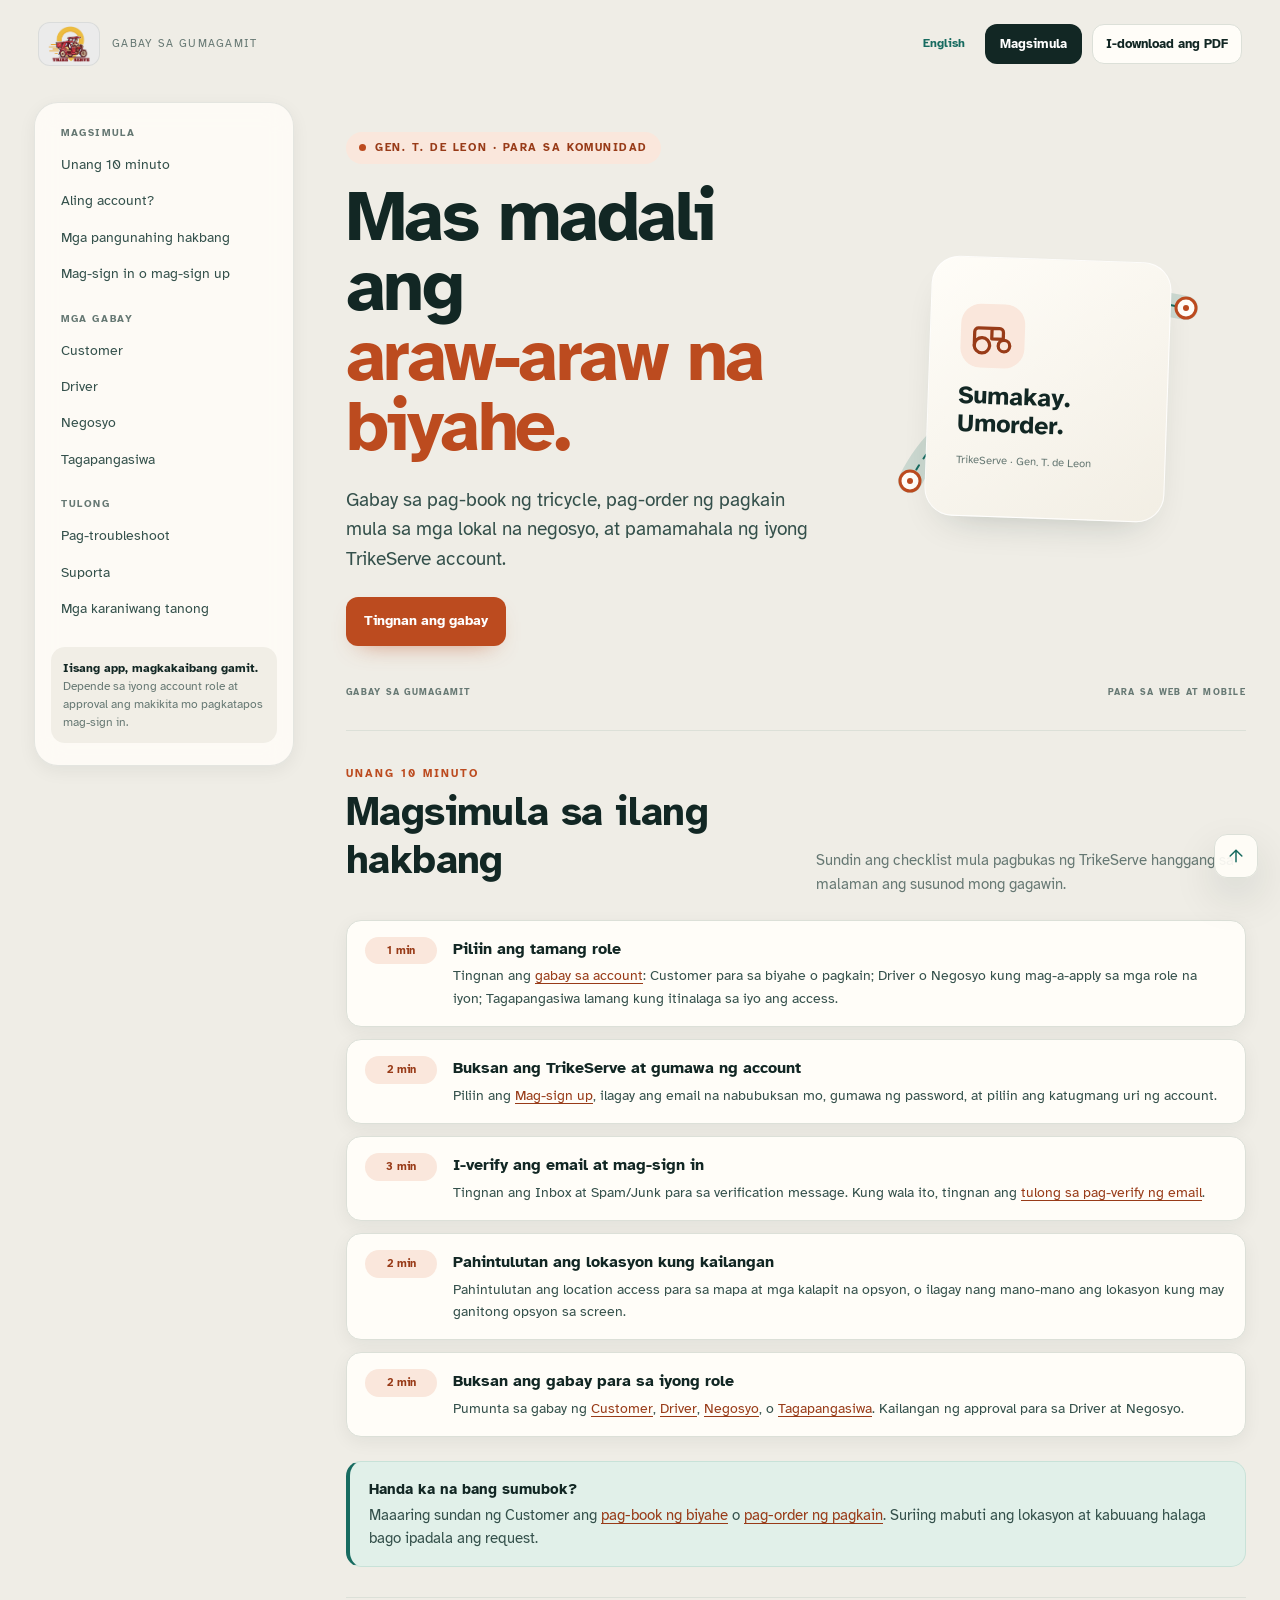
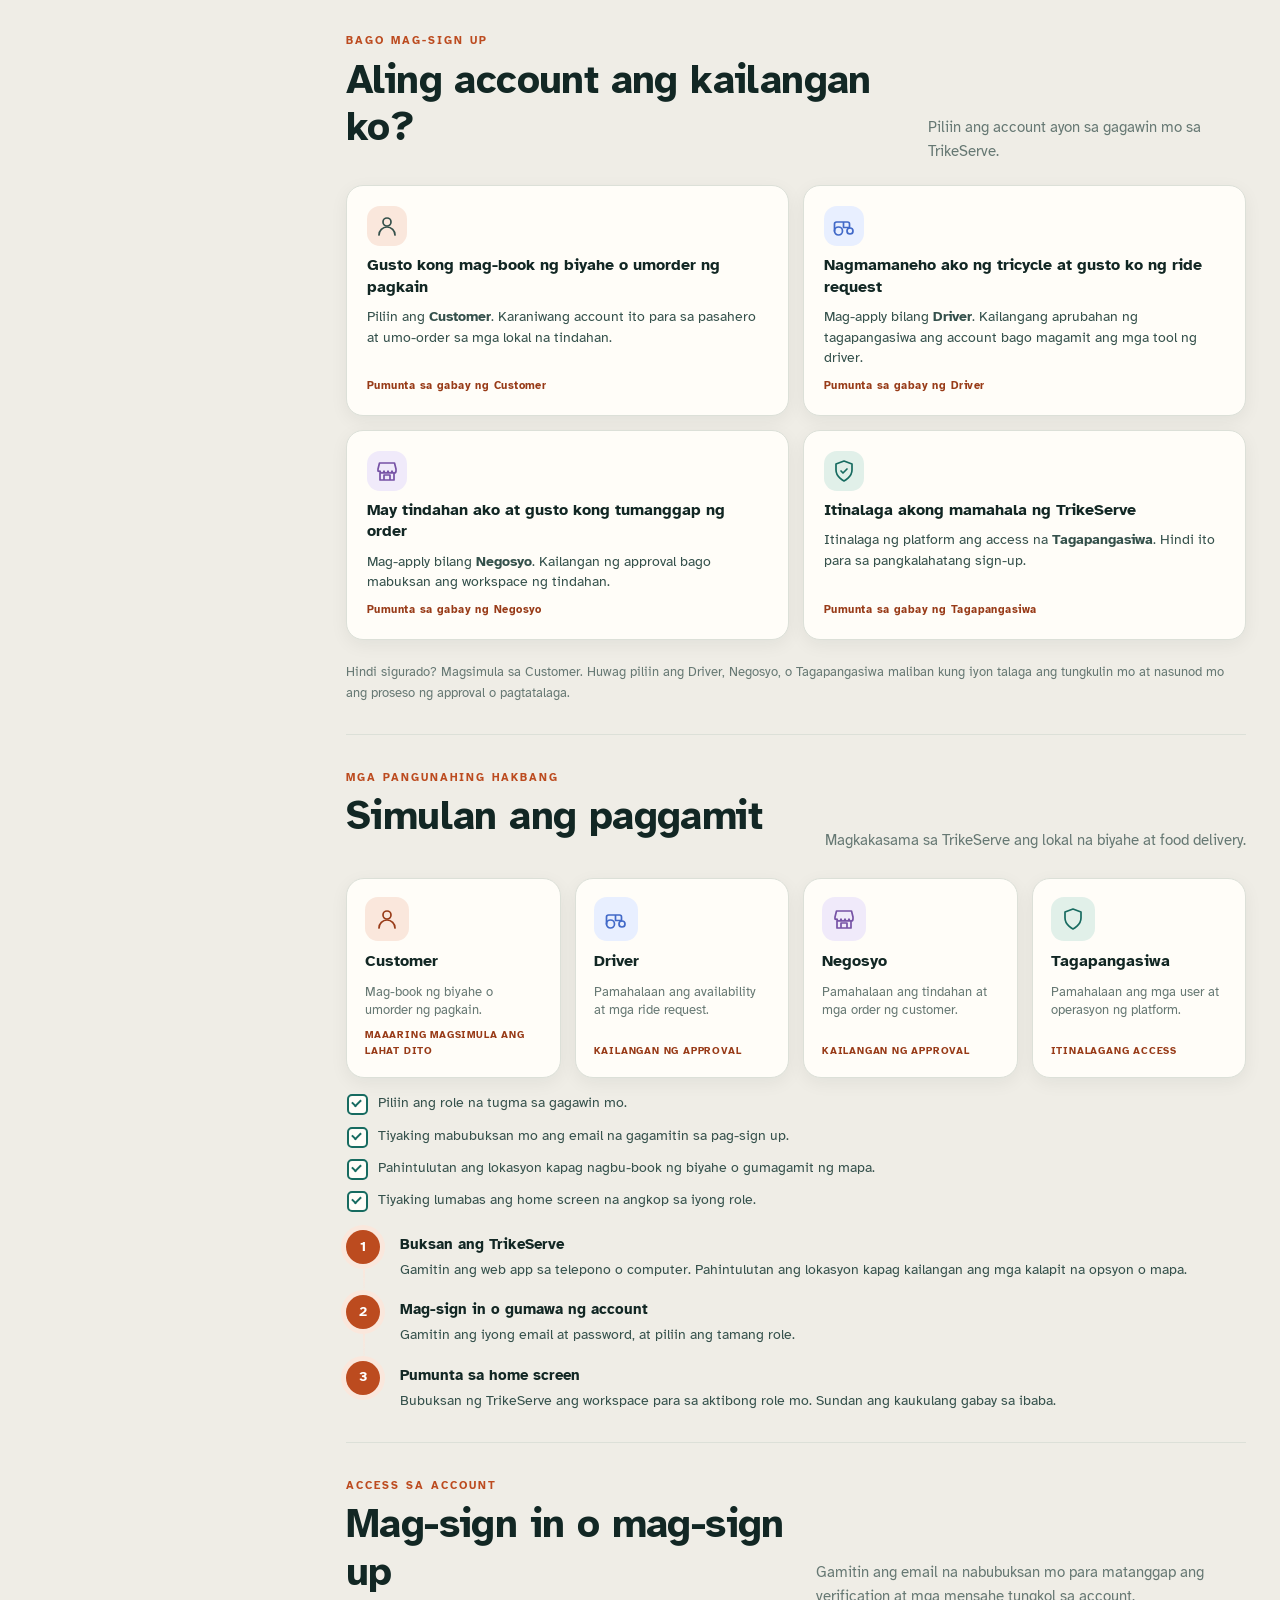
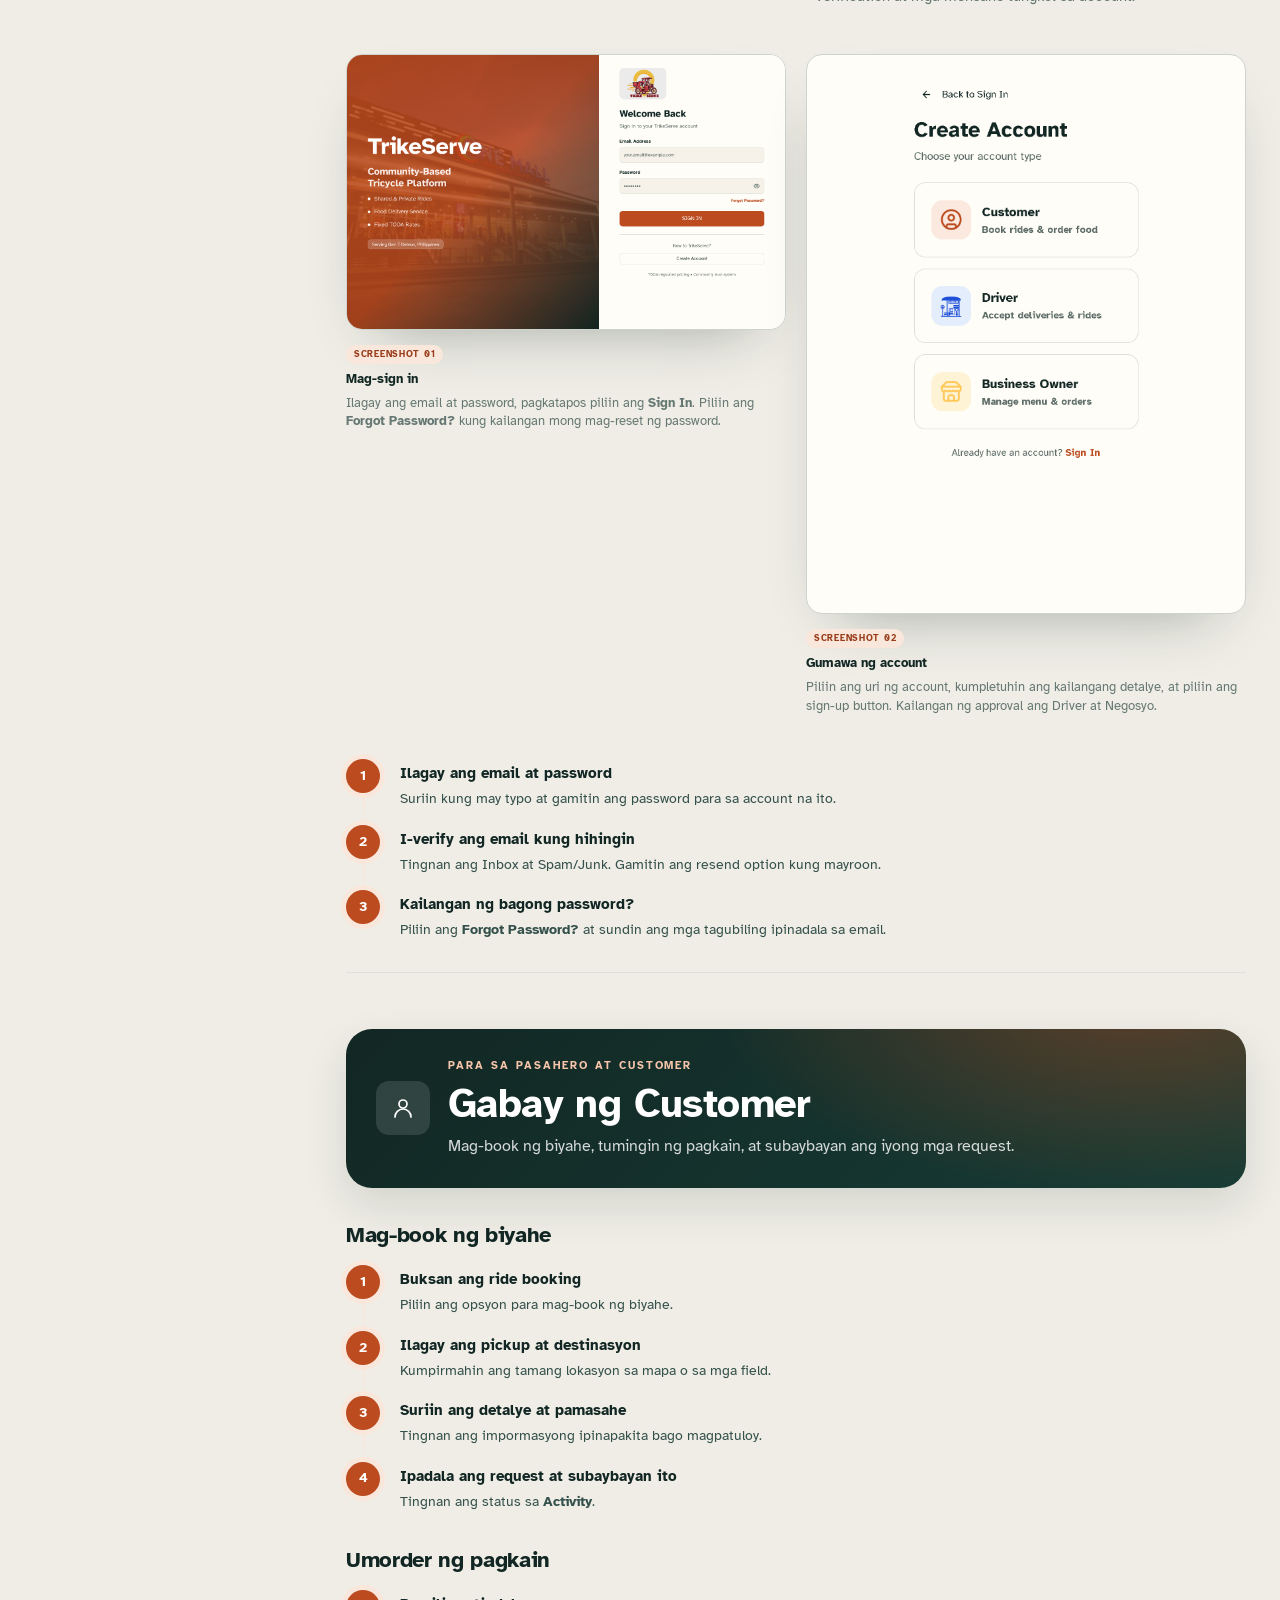
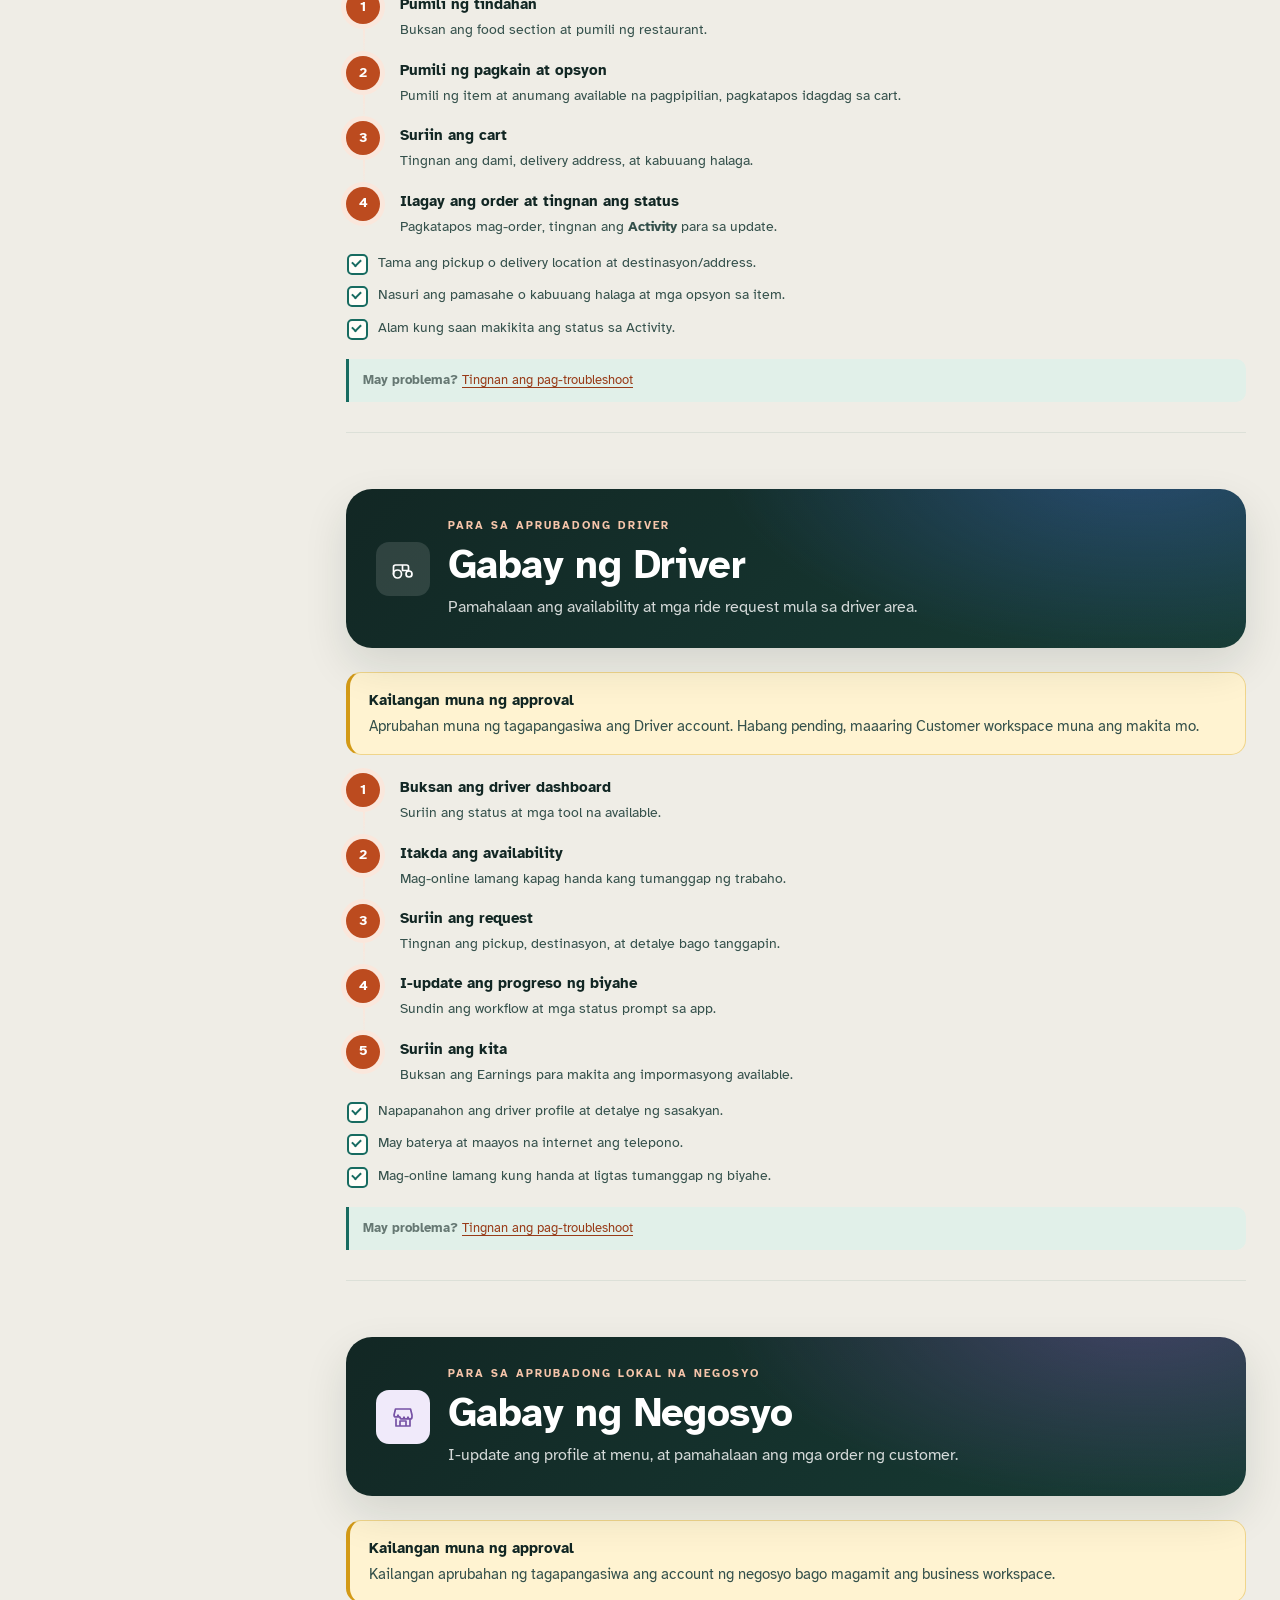
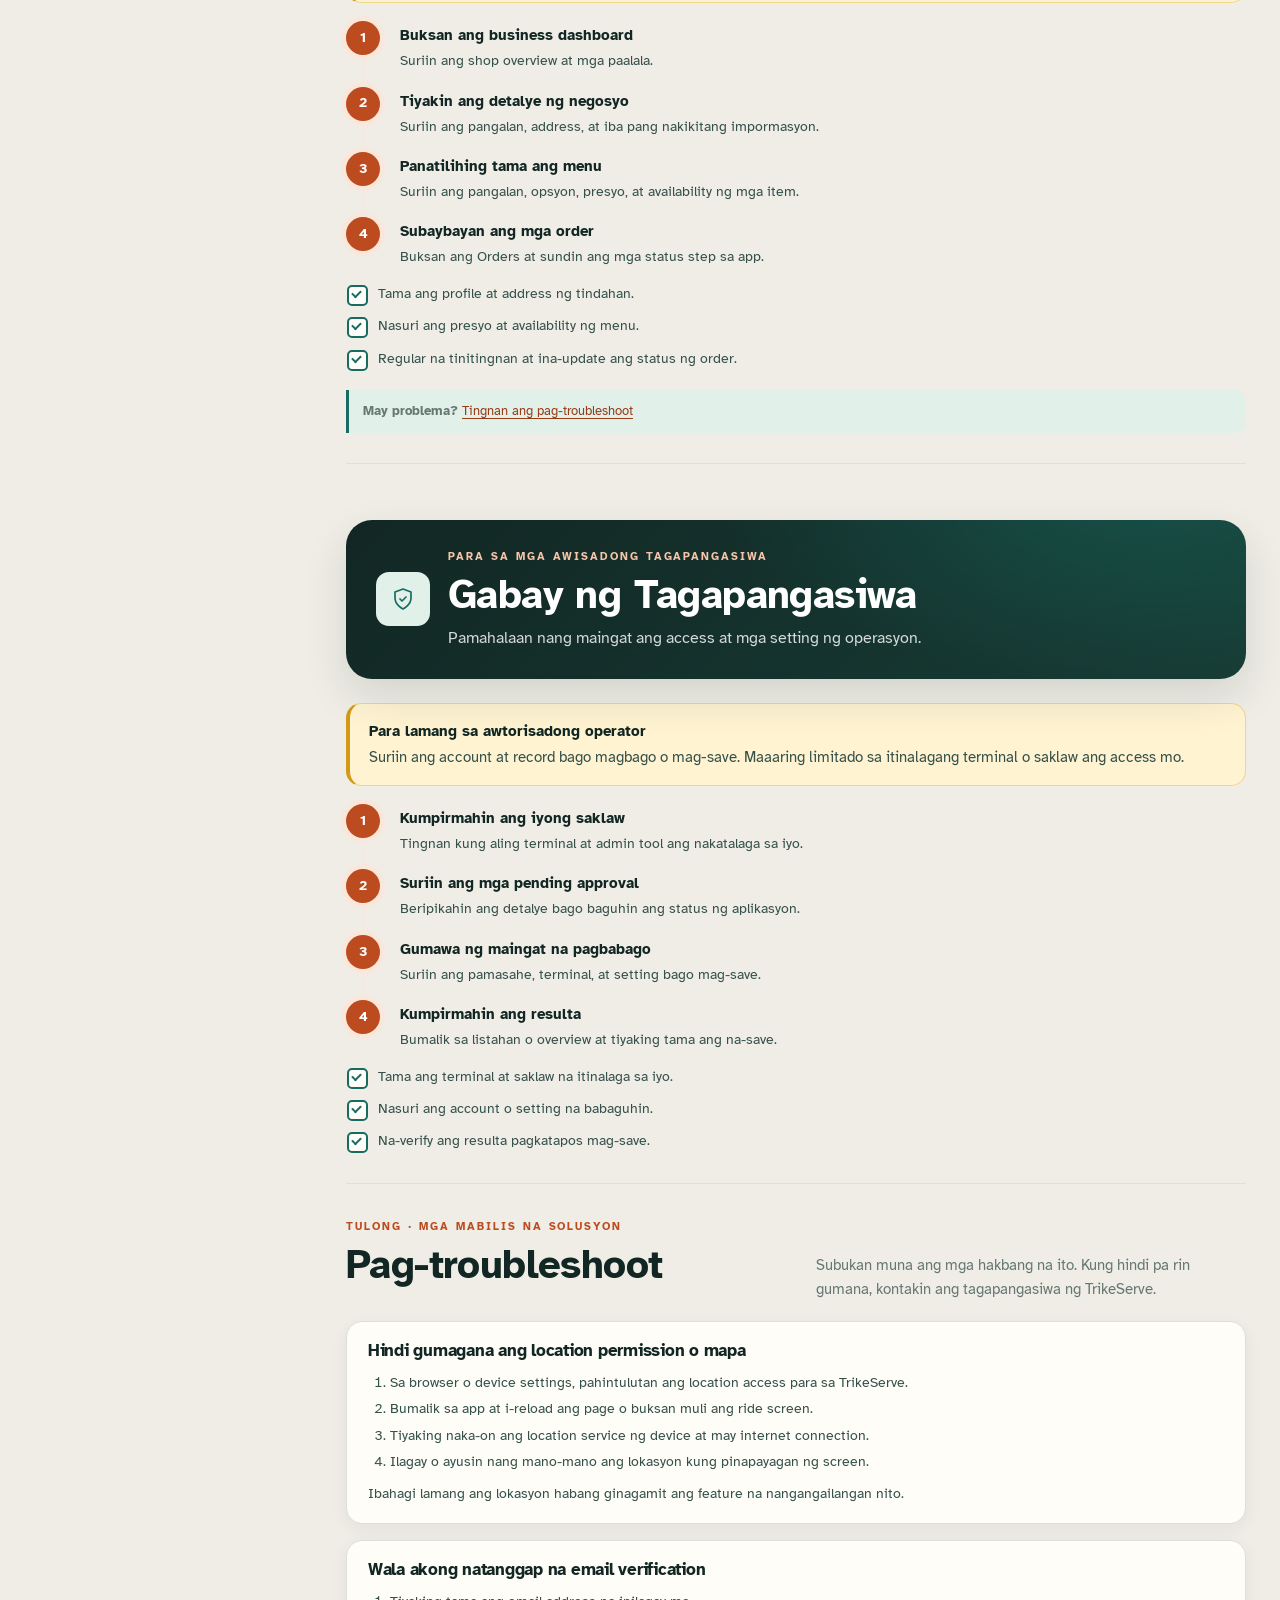
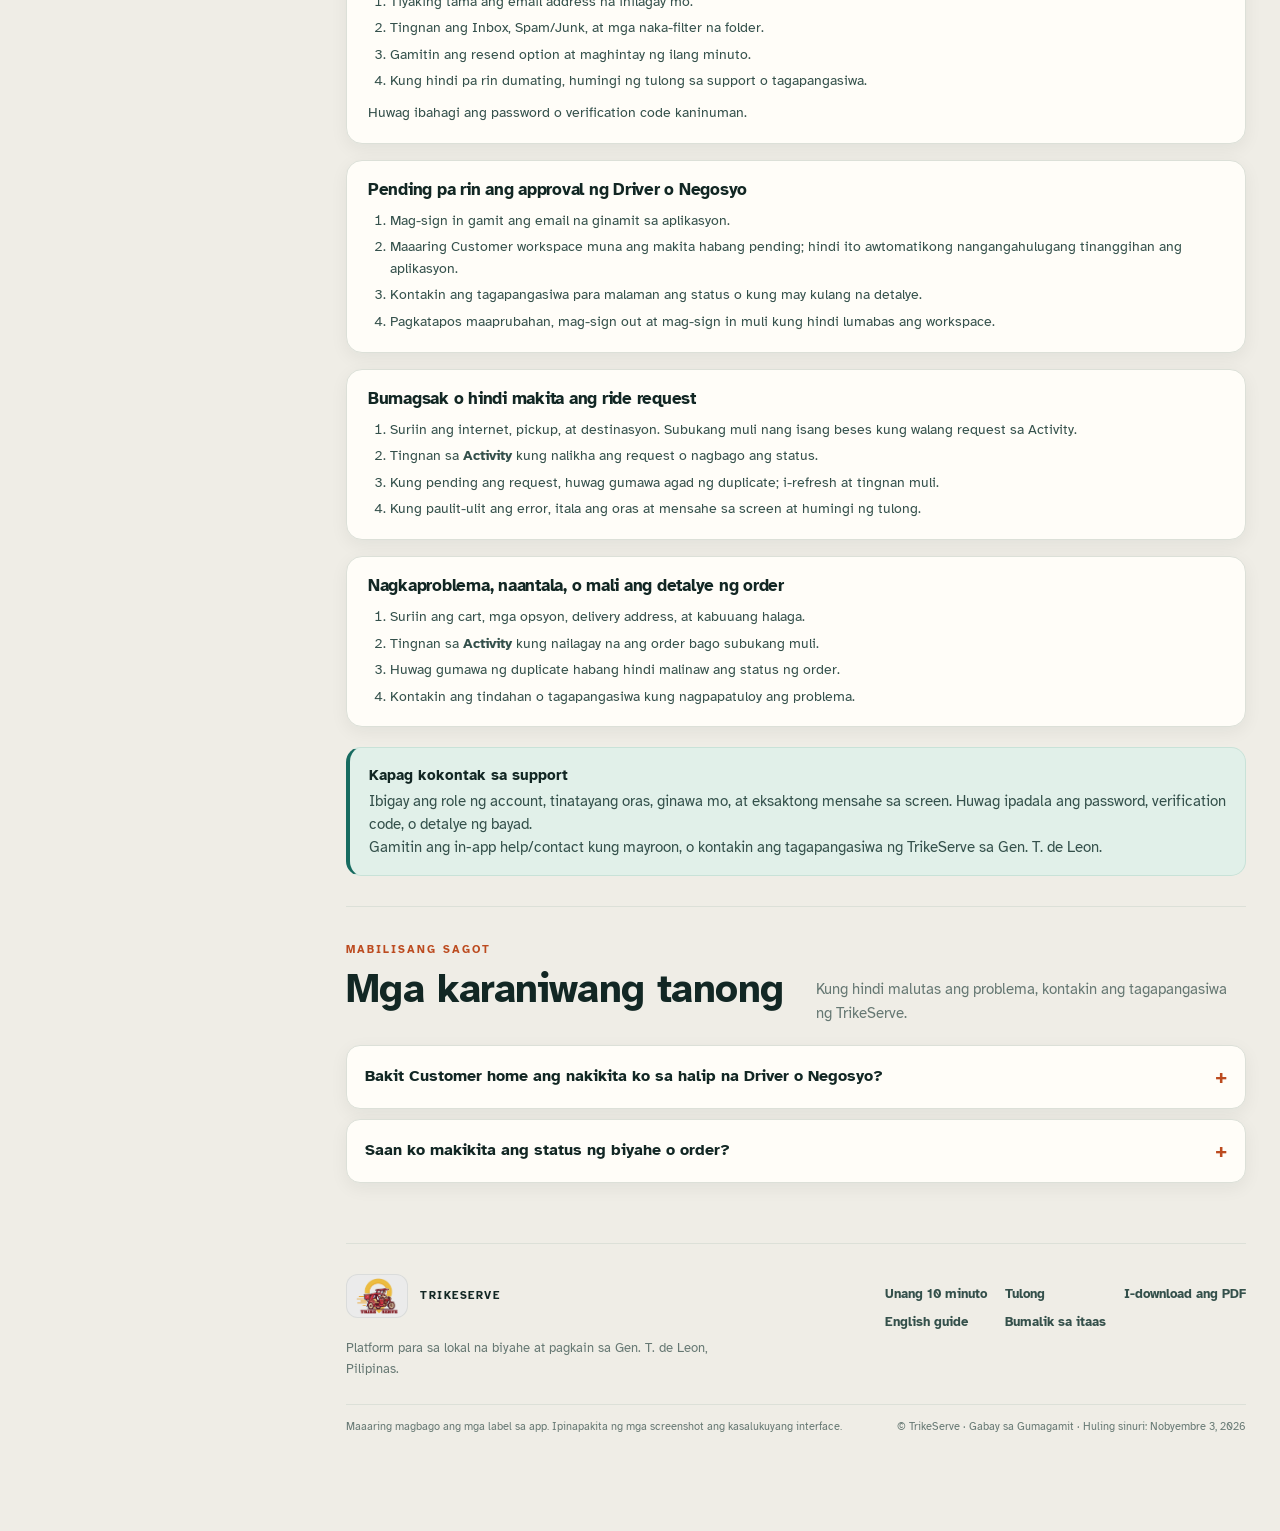
==== fil/index.html @ 1abede32 "Add standalone English and Filipino user manuals" ====
<!doctype html>
<html lang="fil">
<head>
  <meta charset="utf-8">
  <meta name="viewport" content="width=device-width, initial-scale=1">
  <meta name="description" content="Gabay sa paggamit ng TrikeServe para sa biyahe, pagkain, drayber, negosyo, at tagapangasiwa.">
  <title>TrikeServe · Gabay sa Gumagamit</title>
  <link rel="stylesheet" href="../assets/manual.css">
</head>
<body>
  <a class="skip-link" href="#main-content">Lumaktaw sa nilalaman</a>
  <header class="topbar">
    <a class="brand" href="#top"><img src="../assets/trikeserve-logo.jpg" alt="TrikeServe"><span>GABAY SA GUMAGAMIT</span></a>
    <div class="top-actions"><a class="language-link" href="../">English</a><a class="top-action" href="#first-ten-minutes">Magsimula</a><a class="pdf-action" href="trikeserve-user-manual-fil.pdf" download>I-download ang PDF</a></div>
  </header>
  <nav class="mobile-nav" aria-label="Mabilisang nabigasyon">
    <a href="#first-ten-minutes">Unang 10 minuto</a><a href="#account-guide">Aling account?</a><a href="#sign-in">Mag-sign up</a><a href="#customer">Customer</a><a href="#rider">Driver</a><a href="#business">Negosyo</a><a href="#admin">Admin</a><a href="#troubleshooting">Tulong</a>
  </nav>
  <div class="shell" id="top">
    <aside class="sidebar" aria-label="Mga bahagi ng gabay">
      <div class="nav-title">MAGSIMULA</div>
      <a href="#first-ten-minutes">Unang 10 minuto</a><a href="#account-guide">Aling account?</a><a href="#quick-start">Mga pangunahing hakbang</a><a href="#sign-in">Mag-sign in o mag-sign up</a>
      <div class="nav-title">MGA GABAY</div>
      <a href="#customer">Customer</a><a href="#rider">Driver</a><a href="#business">Negosyo</a><a href="#admin">Tagapangasiwa</a>
      <div class="nav-title">TULONG</div>
      <a href="#troubleshooting">Pag-troubleshoot</a><a href="#support">Suporta</a><a href="#faq">Mga karaniwang tanong</a>
      <div class="role-key"><b>Iisang app, magkakaibang gamit.</b><br>Depende sa iyong account role at approval ang makikita mo pagkatapos mag-sign in.</div>
    </aside>
    <main id="main-content" tabindex="-1">
      <section class="hero">
        <div class="hero-copy"><div class="kicker">GEN. T. DE LEON · PARA SA KOMUNIDAD</div><h1>Mas madali ang<br><em>araw-araw na biyahe.</em></h1><p class="sub">Gabay sa pag-book ng tricycle, pag-order ng pagkain mula sa mga lokal na negosyo, at pamamahala ng iyong TrikeServe account.</p><a class="button" href="#first-ten-minutes">Tingnan ang gabay</a></div>
        <div class="hero-art" aria-hidden="true"><svg class="hero-route" viewBox="0 0 360 300" focusable="false"><path class="route-road" d="M42 242c46-87 67-27 112-102S229 51 318 69"/><path class="route-line" d="M42 242c46-87 67-27 112-102S229 51 318 69"/><circle class="route-stop" cx="42" cy="242" r="10"/><circle class="route-stop" cx="318" cy="69" r="10"/><circle class="route-center" cx="42" cy="242" r="3"/><circle class="route-center" cx="318" cy="69" r="3"/></svg><div class="hero-card"><span class="hero-vehicle"><svg viewBox="0 0 24 24" focusable="false"><circle cx="6.5" cy="17" r="4"/><circle cx="18" cy="17" r="3"/><path d="M2.5 17v-7a2 2 0 0 1 2-2h11a2 2 0 0 1 2 2v3.5M11.5 8v5.5M11.5 13.5h6"/></svg></span><strong>Sumakay.<br>Umorder.</strong><small>TrikeServe · Gen. T. de Leon</small></div></div>
        <div class="hero-foot"><span>GABAY SA GUMAGAMIT</span><span>PARA SA WEB AT MOBILE</span></div>
      </section>
      <nav class="pdf-toc" aria-label="Nilalaman" aria-hidden="true"><h2>Nilalaman ng gabay</h2><ol></ol></nav>
      <section class="doc-section first-ten" id="first-ten-minutes"><div class="section-head"><div><span class="eyebrow">UNANG 10 MINUTO</span><h2>Magsimula sa ilang hakbang</h2></div><p>Sundin ang checklist mula pagbukas ng TrikeServe hanggang sa malaman ang susunod mong gagawin.</p></div>
        <ol class="ten-minute-list">
          <li><span class="minute">1 min</span><div><b>Piliin ang tamang role</b><p>Tingnan ang <a href="#account-guide">gabay sa account</a>: Customer para sa biyahe o pagkain; Driver o Negosyo kung mag-a-apply sa mga role na iyon; Tagapangasiwa lamang kung itinalaga sa iyo ang access.</p></div></li>
          <li><span class="minute">2 min</span><div><b>Buksan ang TrikeServe at gumawa ng account</b><p>Piliin ang <a href="#sign-in">Mag-sign up</a>, ilagay ang email na nabubuksan mo, gumawa ng password, at piliin ang katugmang uri ng account.</p></div></li>
          <li><span class="minute">3 min</span><div><b>I-verify ang email at mag-sign in</b><p>Tingnan ang Inbox at Spam/Junk para sa verification message. Kung wala ito, tingnan ang <a href="#troubleshooting">tulong sa pag-verify ng email</a>.</p></div></li>
          <li><span class="minute">2 min</span><div><b>Pahintulutan ang lokasyon kung kailangan</b><p>Pahintulutan ang location access para sa mapa at mga kalapit na opsyon, o ilagay nang mano-mano ang lokasyon kung may ganitong opsyon sa screen.</p></div></li>
          <li><span class="minute">2 min</span><div><b>Buksan ang gabay para sa iyong role</b><p>Pumunta sa gabay ng <a href="#customer">Customer</a>, <a href="#rider">Driver</a>, <a href="#business">Negosyo</a>, o <a href="#admin">Tagapangasiwa</a>. Kailangan ng approval para sa Driver at Negosyo.</p></div></li>
        </ol><div class="callout note"><b>Handa ka na bang sumubok?</b><p>Maaaring sundan ng Customer ang <a href="#customer">pag-book ng biyahe</a> o <a href="#customer">pag-order ng pagkain</a>. Suriing mabuti ang lokasyon at kabuuang halaga bago ipadala ang request.</p></div>
      </section>
      <section class="doc-section decision-guide" id="account-guide"><div class="section-head"><div><span class="eyebrow">BAGO MAG-SIGN UP</span><h2>Aling account ang kailangan ko?</h2></div><p>Piliin ang account ayon sa gagawin mo sa TrikeServe.</p></div><div class="decision-grid">
        <a class="decision-card" href="#customer"><span class="role-icon" aria-hidden="true"><svg viewBox="0 0 24 24" focusable="false"><circle cx="12" cy="8" r="4"/><path d="M4 21a8 8 0 0 1 16 0"/></svg></span><b>Gusto kong mag-book ng biyahe o umorder ng pagkain</b><span>Piliin ang <strong>Customer</strong>. Karaniwang account ito para sa pasahero at umo-order sa mga lokal na tindahan.</span><small>Pumunta sa gabay ng Customer</small></a>
        <a class="decision-card" href="#rider"><span class="role-icon rider-icon" aria-hidden="true"><svg viewBox="0 0 24 24" focusable="false"><path d="M2.5 17v-7a2 2 0 0 1 2-2h11a2 2 0 0 1 2 2v3.5M11.5 8v5.5M11.5 13.5h6"/><circle cx="6.5" cy="17" r="4"/><circle cx="18" cy="17" r="3"/></svg></span><b>Nagmamaneho ako ng tricycle at gusto ko ng ride request</b><span>Mag-apply bilang <strong>Driver</strong>. Kailangang aprubahan ng tagapangasiwa ang account bago magamit ang mga tool ng driver.</span><small>Pumunta sa gabay ng Driver</small></a>
        <a class="decision-card" href="#business"><span class="role-icon business-icon" aria-hidden="true"><svg viewBox="0 0 24 24" focusable="false"><path d="M3 10 4.5 4h15L21 10v2a2 2 0 0 1-2 2 2 2 0 0 1-2-2 2 2 0 0 1-4 0 2 2 0 0 1-4 0 2 2 0 0 1-4 0 2 2 0 0 1-2 0zM5 14v7h14v-7M9 21v-5h6v5"/></svg></span><b>May tindahan ako at gusto kong tumanggap ng order</b><span>Mag-apply bilang <strong>Negosyo</strong>. Kailangan ng approval bago mabuksan ang workspace ng tindahan.</span><small>Pumunta sa gabay ng Negosyo</small></a>
        <a class="decision-card" href="#admin"><span class="role-icon admin-icon" aria-hidden="true"><svg viewBox="0 0 24 24" focusable="false"><path d="M12 22s8-4 8-11V5l-8-3-8 3v6c0 7 8 11 8 11Z"/><path d="m9 12 2 2 4-4"/></svg></span><b>Itinalaga akong mamahala ng TrikeServe</b><span>Itinalaga ng platform ang access na <strong>Tagapangasiwa</strong>. Hindi ito para sa pangkalahatang sign-up.</span><small>Pumunta sa gabay ng Tagapangasiwa</small></a>
      </div><p class="decision-note">Hindi sigurado? Magsimula sa Customer. Huwag piliin ang Driver, Negosyo, o Tagapangasiwa maliban kung iyon talaga ang tungkulin mo at nasunod mo ang proseso ng approval o pagtatalaga.</p></section>
      <section class="doc-section" id="quick-start"><div class="section-head"><div><span class="eyebrow">MGA PANGUNAHING HAKBANG</span><h2>Simulan ang paggamit</h2></div><p>Magkakasama sa TrikeServe ang lokal na biyahe at food delivery.</p></div><div class="role-grid"><a class="role-card customer" href="#customer"><span class="role-icon" aria-hidden="true"><svg viewBox="0 0 24 24" focusable="false"><circle cx="12" cy="8" r="4"/><path d="M4 21a8 8 0 0 1 16 0"/></svg></span><b>Customer</b><span>Mag-book ng biyahe o umorder ng pagkain.</span><small>Maaaring magsimula ang lahat dito</small></a><a class="role-card rider" href="#rider"><span class="role-icon rider-icon" aria-hidden="true"><svg viewBox="0 0 24 24" focusable="false"><circle cx="6.5" cy="17" r="4"/><circle cx="18" cy="17" r="3"/><path d="M2.5 17v-7a2 2 0 0 1 2-2h11a2 2 0 0 1 2 2v3.5M11.5 8v5.5M11.5 13.5h6"/></svg></span><b>Driver</b><span>Pamahalaan ang availability at mga ride request.</span><small>Kailangan ng approval</small></a><a class="role-card business" href="#business"><span class="role-icon business-icon" aria-hidden="true"><svg viewBox="0 0 24 24" focusable="false"><path d="M3 10 4.5 4h15L21 10v2a2 2 0 0 1-2 2 2 2 0 0 1-2-2 2 2 0 0 1-4 0 2 2 0 0 1-4 0 2 2 0 0 1-4 0 2 2 0 0 1-2 0zM5 14v7h14v-7M9 21v-5h6v5"/></svg></span><b>Negosyo</b><span>Pamahalaan ang tindahan at mga order ng customer.</span><small>Kailangan ng approval</small></a><a class="role-card admin" href="#admin"><span class="role-icon admin-icon" aria-hidden="true"><svg viewBox="0 0 24 24" focusable="false"><path d="M12 22s8-4 8-11V5l-8-3-8 3v6c0 7 8 11 8 11Z"/></svg></span><b>Tagapangasiwa</b><span>Pamahalaan ang mga user at operasyon ng platform.</span><small>Itinalagang access</small></a></div><ul class="task-checklist"><li>Piliin ang role na tugma sa gagawin mo.</li><li>Tiyaking mabubuksan mo ang email na gagamitin sa pag-sign up.</li><li>Pahintulutan ang lokasyon kapag nagbu-book ng biyahe o gumagamit ng mapa.</li><li>Tiyaking lumabas ang home screen na angkop sa iyong role.</li></ul><ol class="steps"><li><b>Buksan ang TrikeServe</b><span>Gamitin ang web app sa telepono o computer. Pahintulutan ang lokasyon kapag kailangan ang mga kalapit na opsyon o mapa.</span></li><li><b>Mag-sign in o gumawa ng account</b><span>Gamitin ang iyong email at password, at piliin ang tamang role.</span></li><li><b>Pumunta sa home screen</b><span>Bubuksan ng TrikeServe ang workspace para sa aktibong role mo. Sundan ang kaukulang gabay sa ibaba.</span></li></ol></section>
      <section class="doc-section" id="sign-in"><div class="section-head"><div><span class="eyebrow">ACCESS SA ACCOUNT</span><h2>Mag-sign in o mag-sign up</h2></div><p>Gamitin ang email na nabubuksan mo para matanggap ang verification at mga mensahe tungkol sa account.</p></div><div class="figure-grid"><figure class="shot"><div class="browser-frame"><img src="../assets/screenshots/01-sign-in.png" alt="Pahina ng pag-sign in sa TrikeServe"></div><figcaption><b>Mag-sign in</b>Ilagay ang email at password, pagkatapos piliin ang <strong>Sign In</strong>. Piliin ang <strong>Forgot Password?</strong> kung kailangan mong mag-reset ng password.</figcaption></figure><figure class="shot"><div class="browser-frame"><img src="../assets/screenshots/02-sign-up.png" alt="Pahina ng paggawa ng TrikeServe account"></div><figcaption><b>Gumawa ng account</b>Piliin ang uri ng account, kumpletuhin ang kailangang detalye, at piliin ang sign-up button. Kailangan ng approval ang Driver at Negosyo.</figcaption></figure></div><ol class="steps"><li><b>Ilagay ang email at password</b><span>Suriin kung may typo at gamitin ang password para sa account na ito.</span></li><li><b>I-verify ang email kung hihingin</b><span>Tingnan ang Inbox at Spam/Junk. Gamitin ang resend option kung mayroon.</span></li><li><b>Kailangan ng bagong password?</b><span>Piliin ang <strong>Forgot Password?</strong> at sundin ang mga tagubiling ipinadala sa email.</span></li></ol></section>
      <section class="doc-section" id="customer"><div class="role-banner customer-banner"><span class="role-icon" aria-hidden="true"><svg viewBox="0 0 24 24" focusable="false"><circle cx="12" cy="8" r="4"/><path d="M4 21a8 8 0 0 1 16 0"/></svg></span><div><span class="eyebrow">PARA SA PASAHERO AT CUSTOMER</span><h2>Gabay ng Customer</h2><p>Mag-book ng biyahe, tumingin ng pagkain, at subaybayan ang iyong mga request.</p></div></div><h3>Mag-book ng biyahe</h3><ol class="steps"><li><b>Buksan ang ride booking</b><span>Piliin ang opsyon para mag-book ng biyahe.</span></li><li><b>Ilagay ang pickup at destinasyon</b><span>Kumpirmahin ang tamang lokasyon sa mapa o sa mga field.</span></li><li><b>Suriin ang detalye at pamasahe</b><span>Tingnan ang impormasyong ipinapakita bago magpatuloy.</span></li><li><b>Ipadala ang request at subaybayan ito</b><span>Tingnan ang status sa <strong>Activity</strong>.</span></li></ol><h3>Umorder ng pagkain</h3><ol class="steps"><li><b>Pumili ng tindahan</b><span>Buksan ang food section at pumili ng restaurant.</span></li><li><b>Pumili ng pagkain at opsyon</b><span>Pumili ng item at anumang available na pagpipilian, pagkatapos idagdag sa cart.</span></li><li><b>Suriin ang cart</b><span>Tingnan ang dami, delivery address, at kabuuang halaga.</span></li><li><b>Ilagay ang order at tingnan ang status</b><span>Pagkatapos mag-order, tingnan ang <strong>Activity</strong> para sa update.</span></li></ol><ul class="task-checklist"><li>Tama ang pickup o delivery location at destinasyon/address.</li><li>Nasuri ang pamasahe o kabuuang halaga at mga opsyon sa item.</li><li>Alam kung saan makikita ang status sa Activity.</li></ul><p class="related-links"><strong>May problema?</strong> <a href="#troubleshooting">Tingnan ang pag-troubleshoot</a></p></section>
      <section class="doc-section" id="rider"><div class="role-banner rider-banner"><span class="role-icon rider-icon" aria-hidden="true"><svg viewBox="0 0 24 24" focusable="false"><path d="M2.5 17v-7a2 2 0 0 1 2-2h11a2 2 0 0 1 2 2v3.5M11.5 8v5.5M11.5 13.5h6"/><circle cx="6.5" cy="17" r="4"/><circle cx="18" cy="17" r="3"/></svg></span><div><span class="eyebrow">PARA SA APRUBADONG DRIVER</span><h2>Gabay ng Driver</h2><p>Pamahalaan ang availability at mga ride request mula sa driver area.</p></div></div><div class="callout warning"><b>Kailangan muna ng approval</b><p>Aprubahan muna ng tagapangasiwa ang Driver account. Habang pending, maaaring Customer workspace muna ang makita mo.</p></div><ol class="steps"><li><b>Buksan ang driver dashboard</b><span>Suriin ang status at mga tool na available.</span></li><li><b>Itakda ang availability</b><span>Mag-online lamang kapag handa kang tumanggap ng trabaho.</span></li><li><b>Suriin ang request</b><span>Tingnan ang pickup, destinasyon, at detalye bago tanggapin.</span></li><li><b>I-update ang progreso ng biyahe</b><span>Sundin ang workflow at mga status prompt sa app.</span></li><li><b>Suriin ang kita</b><span>Buksan ang Earnings para makita ang impormasyong available.</span></li></ol><ul class="task-checklist"><li>Napapanahon ang driver profile at detalye ng sasakyan.</li><li>May baterya at maayos na internet ang telepono.</li><li>Mag-online lamang kung handa at ligtas tumanggap ng biyahe.</li></ul><p class="related-links"><strong>May problema?</strong> <a href="#troubleshooting">Tingnan ang pag-troubleshoot</a></p></section>
      <section class="doc-section" id="business"><div class="role-banner business-banner"><span class="role-icon business-icon" aria-hidden="true"><svg viewBox="0 0 24 24" focusable="false"><path d="M3 10 4.5 4h15L21 10v2a2 2 0 0 1-2 2 2 2 0 0 1-2-2 2 2 0 0 1-4 0 2 2 0 0 1-4 0 2 2 0 0 1-2-2 2 2 0 0 1-2 2 2 2 0 0 1-2-2zM5 14v7h14v-7M9 21v-5h6v5"/></svg></span><div><span class="eyebrow">PARA SA APRUBADONG LOKAL NA NEGOSYO</span><h2>Gabay ng Negosyo</h2><p>I-update ang profile at menu, at pamahalaan ang mga order ng customer.</p></div></div><div class="callout warning"><b>Kailangan muna ng approval</b><p>Kailangan aprubahan ng tagapangasiwa ang account ng negosyo bago magamit ang business workspace.</p></div><ol class="steps"><li><b>Buksan ang business dashboard</b><span>Suriin ang shop overview at mga paalala.</span></li><li><b>Tiyakin ang detalye ng negosyo</b><span>Suriin ang pangalan, address, at iba pang nakikitang impormasyon.</span></li><li><b>Panatilihing tama ang menu</b><span>Suriin ang pangalan, opsyon, presyo, at availability ng mga item.</span></li><li><b>Subaybayan ang mga order</b><span>Buksan ang Orders at sundin ang mga status step sa app.</span></li></ol><ul class="task-checklist"><li>Tama ang profile at address ng tindahan.</li><li>Nasuri ang presyo at availability ng menu.</li><li>Regular na tinitingnan at ina-update ang status ng order.</li></ul><p class="related-links"><strong>May problema?</strong> <a href="#troubleshooting">Tingnan ang pag-troubleshoot</a></p></section>
      <section class="doc-section" id="admin"><div class="role-banner admin-banner"><span class="role-icon admin-icon" aria-hidden="true"><svg viewBox="0 0 24 24" focusable="false"><path d="M12 22s8-4 8-11V5l-8-3-8 3v6c0 7 8 11 8 11Z"/><path d="m9 12 2 2 4-4"/></svg></span><div><span class="eyebrow">PARA SA MGA AWISADONG TAGAPANGASIWA</span><h2>Gabay ng Tagapangasiwa</h2><p>Pamahalaan nang maingat ang access at mga setting ng operasyon.</p></div></div><div class="callout warning"><b>Para lamang sa awtorisadong operator</b><p>Suriin ang account at record bago magbago o mag-save. Maaaring limitado sa itinalagang terminal o saklaw ang access mo.</p></div><ol class="steps"><li><b>Kumpirmahin ang iyong saklaw</b><span>Tingnan kung aling terminal at admin tool ang nakatalaga sa iyo.</span></li><li><b>Suriin ang mga pending approval</b><span>Beripikahin ang detalye bago baguhin ang status ng aplikasyon.</span></li><li><b>Gumawa ng maingat na pagbabago</b><span>Suriin ang pamasahe, terminal, at setting bago mag-save.</span></li><li><b>Kumpirmahin ang resulta</b><span>Bumalik sa listahan o overview at tiyaking tama ang na-save.</span></li></ol><ul class="task-checklist"><li>Tama ang terminal at saklaw na itinalaga sa iyo.</li><li>Nasuri ang account o setting na babaguhin.</li><li>Na-verify ang resulta pagkatapos mag-save.</li></ul></section>
      <section class="doc-section" id="troubleshooting"><div class="section-head"><div><span class="eyebrow">TULONG · MGA MABILIS NA SOLUSYON</span><h2>Pag-troubleshoot</h2></div><p>Subukan muna ang mga hakbang na ito. Kung hindi pa rin gumana, kontakin ang tagapangasiwa ng TrikeServe.</p></div>
        <article class="trouble-card"><h3>Hindi gumagana ang location permission o mapa</h3><ol><li>Sa browser o device settings, pahintulutan ang location access para sa TrikeServe.</li><li>Bumalik sa app at i-reload ang page o buksan muli ang ride screen.</li><li>Tiyaking naka-on ang location service ng device at may internet connection.</li><li>Ilagay o ayusin nang mano-mano ang lokasyon kung pinapayagan ng screen.</li></ol><p>Ibahagi lamang ang lokasyon habang ginagamit ang feature na nangangailangan nito.</p></article>
        <article class="trouble-card"><h3>Wala akong natanggap na email verification</h3><ol><li>Tiyaking tama ang email address na inilagay mo.</li><li>Tingnan ang Inbox, Spam/Junk, at mga naka-filter na folder.</li><li>Gamitin ang resend option at maghintay ng ilang minuto.</li><li>Kung hindi pa rin dumating, humingi ng tulong sa support o tagapangasiwa.</li></ol><p>Huwag ibahagi ang password o verification code kaninuman.</p></article>
        <article class="trouble-card"><h3>Pending pa rin ang approval ng Driver o Negosyo</h3><ol><li>Mag-sign in gamit ang email na ginamit sa aplikasyon.</li><li>Maaaring Customer workspace muna ang makita habang pending; hindi ito awtomatikong nangangahulugang tinanggihan ang aplikasyon.</li><li>Kontakin ang tagapangasiwa para malaman ang status o kung may kulang na detalye.</li><li>Pagkatapos maaprubahan, mag-sign out at mag-sign in muli kung hindi lumabas ang workspace.</li></ol></article>
        <article class="trouble-card"><h3>Bumagsak o hindi makita ang ride request</h3><ol><li>Suriin ang internet, pickup, at destinasyon. Subukang muli nang isang beses kung walang request sa Activity.</li><li>Tingnan sa <strong>Activity</strong> kung nalikha ang request o nagbago ang status.</li><li>Kung pending ang request, huwag gumawa agad ng duplicate; i-refresh at tingnan muli.</li><li>Kung paulit-ulit ang error, itala ang oras at mensahe sa screen at humingi ng tulong.</li></ol></article>
        <article class="trouble-card"><h3>Nagkaproblema, naantala, o mali ang detalye ng order</h3><ol><li>Suriin ang cart, mga opsyon, delivery address, at kabuuang halaga.</li><li>Tingnan sa <strong>Activity</strong> kung nailagay na ang order bago subukang muli.</li><li>Huwag gumawa ng duplicate habang hindi malinaw ang status ng order.</li><li>Kontakin ang tindahan o tagapangasiwa kung nagpapatuloy ang problema.</li></ol></article>
        <div class="callout note"><b>Kapag kokontak sa support</b><p>Ibigay ang role ng account, tinatayang oras, ginawa mo, at eksaktong mensahe sa screen. Huwag ipadala ang password, verification code, o detalye ng bayad.</p><p>Gamitin ang in-app help/contact kung mayroon, o kontakin ang tagapangasiwa ng TrikeServe sa Gen. T. de Leon.</p></div>
      </section>
      <section class="doc-section" id="faq"><div class="section-head"><div><span class="eyebrow">MABILISANG SAGOT</span><h2>Mga karaniwang tanong</h2></div><p>Kung hindi malutas ang problema, kontakin ang tagapangasiwa ng TrikeServe.</p></div><details class="faq"><summary>Bakit Customer home ang nakikita ko sa halip na Driver o Negosyo?</summary><div class="faq-body">Kailangan ng approval ang Driver at Negosyo. Habang pending, Customer workspace muna ang ipapakita. Magtanong sa tagapangasiwa tungkol sa status.</div></details><details class="faq"><summary>Saan ko makikita ang status ng biyahe o order?</summary><div class="faq-body">Buksan ang Activity at piliin ang request para makita ang status at mga detalye.</div></details></section>
      <footer class="site-footer" id="support"><div class="footer-main"><div class="footer-brand-block"><a class="brand" href="#top"><img src="../assets/trikeserve-logo.jpg" alt=""><span>TRIKESERVE</span></a><p>Platform para sa lokal na biyahe at pagkain sa Gen. T. de Leon, Pilipinas.</p></div><nav class="footer-links" aria-label="Mga link"><a href="#first-ten-minutes">Unang 10 minuto</a><a href="#troubleshooting">Tulong</a><a href="trikeserve-user-manual-fil.pdf" download>I-download ang PDF</a><a href="../">English guide</a><a href="#top">Bumalik sa itaas</a></nav></div><div class="footer-bottom"><small>Maaaring magbago ang mga label sa app. Ipinapakita ng mga screenshot ang kasalukuyang interface.</small><small>© TrikeServe · Gabay sa Gumagamit · Huling sinuri: Nobyembre 3, 2026</small></div></footer>
    </main>
  </div>
  <a class="backtop" href="#top" aria-label="Bumalik sa itaas"><svg viewBox="0 0 24 24" aria-hidden="true" focusable="false"><path d="M12 19V5m-7 7 7-7 7 7"/></svg></a>
  <script>
    const sections=[...document.querySelectorAll('main section[id]')];
    const toc=document.querySelector('.pdf-toc ol');
    sections.forEach(section=>{const heading=section.querySelector('h2');if(!heading)return;const item=document.createElement('li');const link=document.createElement('a');link.href=`#${section.id}`;link.textContent=heading.textContent.trim();item.append(link);toc.append(item)});
    document.querySelectorAll('figure.shot').forEach((figure,index)=>{const caption=figure.querySelector('figcaption');if(!caption)return;const number=document.createElement('span');number.className='shot-number';number.textContent=`Screenshot ${String(index+1).padStart(2,'0')}`;caption.prepend(number)});
  </script>
</body>
</html>
---- assets/manual.css ----
/* TrikeServe User Manual — warm, accessible community design */
@font-face{font-family:"Atkinson Hyperlegible";src:url("atkinson-regular.woff2") format("woff2");font-weight:400;font-display:swap}
@font-face{font-family:"Atkinson Hyperlegible";src:url("atkinson-bold.woff2") format("woff2");font-weight:700;font-display:swap}
:root{--canvas:#efede6;--surface:#fffdf8;--card:#fffdf8;--ink:#122724;--ink-soft:#34504b;--muted:#f1eee6;--muted-foreground:#667873;--line:#dce0d8;--coral:#bc4b1f;--coral-dark:#983b18;--coral-soft:#fae7dc;--teal:#176b60;--teal-soft:#e1f0e9;--rider:#4169c8;--rider-soft:#e8efff;--violet:#7652a5;--violet-soft:#f0eafa;--amber-soft:#fff3d1;--success:#2f9e77;--shadow-sm:0 5px 18px rgba(18,39,36,.06);--shadow-md:0 18px 44px rgba(18,39,36,.12);font-family:"Atkinson Hyperlegible",Arial,sans-serif;color:var(--ink);background:var(--canvas);scroll-behavior:smooth}
*{box-sizing:border-box}body{margin:0;font-size:16px;line-height:1.6;background:var(--canvas);color:var(--ink)}img{max-width:100%;height:auto}a{color:var(--coral-dark);text-underline-offset:3px}a:hover{color:var(--coral)}:focus-visible{outline:3px solid #176b60;outline-offset:3px;border-radius:4px}.skip-link{position:fixed;left:12px;top:12px;z-index:100;transform:translateY(-160%);padding:10px 14px;border-radius:10px;background:var(--ink);color:white;font-weight:700}.skip-link:focus{transform:translateY(0)}html{scroll-padding-top:20px}.mobile-nav{display:none}.inline-icon{display:inline-block;width:16px;height:16px;flex:0 0 auto;fill:none;stroke:currentColor;stroke-width:1.8;stroke-linecap:round;stroke-linejoin:round;vertical-align:middle}.role-icon svg{display:block;width:24px;height:24px;fill:none;stroke:currentColor;stroke-width:1.7;stroke-linecap:round;stroke-linejoin:round}.hero-card .hero-vehicle{display:grid;place-items:center;width:64px;height:64px;border-radius:20px;background:var(--coral-soft);color:var(--coral-dark)}.hero-vehicle svg{width:46px;height:46px;fill:none;stroke:currentColor;stroke-width:1.7;stroke-linecap:round;stroke-linejoin:round}.hero-route{position:absolute;width:min(100%,360px);height:auto;inset:auto;overflow:visible}.route-road{fill:none;stroke:rgba(23,107,96,.16);stroke-width:24;stroke-linecap:round;stroke-linejoin:round}.route-line{fill:none;stroke:var(--teal);stroke-width:2;stroke-dasharray:5 8;stroke-linecap:round;stroke-linejoin:round}.route-stop{fill:var(--surface);stroke:var(--coral);stroke-width:3}.route-center{fill:var(--coral)}.backtop svg{width:20px;height:20px;fill:none;stroke:currentColor;stroke-width:1.8;stroke-linecap:round;stroke-linejoin:round}
.topbar{max-width:1272px;margin:0 auto;padding:22px 34px 14px;display:flex;align-items:center;justify-content:space-between}.top-actions{display:flex;align-items:center;gap:10px}.language-link{display:inline-flex;align-items:center;padding:8px 10px;border-radius:10px;color:var(--teal);font-size:12px;font-weight:700;text-decoration:none;white-space:nowrap}.language-link:hover{background:var(--teal-soft);color:var(--teal)}.pdf-action{display:inline-flex;align-items:center;justify-content:center;padding:9px 13px;border:1px solid var(--line);border-radius:12px;background:var(--surface);color:var(--ink);font-size:13px;font-weight:700;text-decoration:none;white-space:nowrap}.pdf-action:hover{border-color:var(--coral);color:var(--coral-dark)}.brand{display:inline-flex;align-items:center;gap:12px;color:var(--ink);text-decoration:none}.brand img{width:62px;height:44px;object-fit:contain;border-radius:12px;background:#ebebeb;padding:3px;border:1px solid rgba(18,39,36,.08)}.brand span{font-size:11px;letter-spacing:.12em;text-transform:uppercase;color:var(--muted-foreground)}.top-action{display:inline-flex;gap:8px;align-items:center;padding:10px 15px;border-radius:12px;background:var(--ink);color:#fff;text-decoration:none;font-size:13px;font-weight:700}.top-action:hover{background:var(--coral-dark);color:#fff}
.shell{display:grid;grid-template-columns:260px minmax(0,1fr);gap:52px;align-items:start;max-width:1340px;margin:0 auto;padding:0 34px}.sidebar{position:sticky;top:22px;align-self:start;max-height:calc(100vh - 44px);overflow:auto;margin-top:22px;padding:20px 16px 22px;border-radius:24px;background:rgba(255,253,248,.84);border:1px solid rgba(18,39,36,.1);box-shadow:var(--shadow-sm);backdrop-filter:blur(14px)}.sidebar .nav-title{margin:18px 10px 6px;font-size:10px;font-weight:700;letter-spacing:.16em;text-transform:uppercase;color:var(--muted-foreground)}.sidebar .nav-title:first-child{margin-top:2px}.sidebar a{display:flex;align-items:center;gap:9px;padding:7px 10px;border-radius:9px;color:var(--ink-soft);text-decoration:none;font-size:14px}.sidebar a:hover{background:var(--muted);color:var(--ink)}.sidebar a.active{background:var(--coral-soft);color:var(--coral-dark);font-weight:700}.nav-dot{width:7px;height:7px;border-radius:50%;background:var(--line);flex-shrink:0}.sidebar a.active .nav-dot{background:var(--coral)}.role-key{margin-top:20px;padding:12px;border-radius:14px;background:var(--muted);font-size:12px;color:var(--muted-foreground);line-height:1.5}.role-key b{color:var(--ink)}
main{min-width:0;padding:12px 0 80px}.hero{position:relative;display:grid;grid-template-columns:minmax(0,1.08fr) minmax(0,.92fr);gap:40px;align-items:center;min-height:440px;padding:40px 0 54px}.hero-copy{position:relative;z-index:1}.kicker{display:inline-flex;align-items:center;gap:9px;margin-bottom:18px;padding:7px 13px;border-radius:999px;background:var(--coral-soft);color:var(--coral-dark);font-size:11px;font-weight:700;letter-spacing:.14em;text-transform:uppercase}.kicker:before{content:"";width:7px;height:7px;border-radius:50%;background:var(--coral)}h1{margin:0;font-size:clamp(2.9rem,5.6vw,4.5rem);line-height:.98;letter-spacing:-.035em}h1 em{display:block;color:var(--coral);font-style:normal}.hero .sub{max-width:54ch;margin:22px 0 0;font-size:18.5px;color:var(--ink-soft)}.button{display:inline-flex;align-items:center;gap:14px;margin-top:24px;padding:13px 18px;border-radius:12px;background:var(--coral);color:white;text-decoration:none;font-size:14px;font-weight:700;box-shadow:0 10px 24px -14px rgba(188,75,31,.7)}.button:hover{background:var(--coral-dark);color:#fff}.hero-art{position:relative;display:flex;justify-content:center;align-items:center;min-height:390px}.hero-card{position:relative;z-index:1;display:flex;flex-direction:column;gap:14px;width:240px;min-height:260px;justify-content:center;padding:30px;transform:rotate(2deg);border:1px solid rgba(255,255,255,.8);border-radius:28px;background:linear-gradient(145deg,#fffdf8,#f2eee4);box-shadow:0 18px 42px -24px rgba(18,39,36,.3)}.hero-card>span{display:grid;place-items:center;width:64px;height:64px;border-radius:20px;background:var(--coral-soft)}.hero-card strong{font-size:25px;line-height:1.12}.hero-card small{color:var(--muted-foreground);font-size:11px}.hero-foot{position:absolute;bottom:0;left:0;right:0;display:flex;justify-content:space-between;color:var(--muted-foreground);font-size:9px;font-weight:700;letter-spacing:.14em}
.ten-minute-list{display:grid;gap:12px;list-style:none;margin:24px 0;padding:0;counter-reset:minutes}.ten-minute-list>li{display:grid;grid-template-columns:72px minmax(0,1fr);gap:16px;align-items:start;padding:16px 18px;border:1px solid var(--line);border-radius:15px;background:var(--surface);box-shadow:var(--shadow-sm);break-inside:avoid}.ten-minute-list .minute{display:inline-flex;justify-content:center;padding:5px 8px;border-radius:999px;background:var(--coral-soft);color:var(--coral-dark);font-size:11px;font-weight:700;white-space:nowrap}.ten-minute-list b{display:block;margin-bottom:3px}.ten-minute-list p{margin:0;color:var(--ink-soft);font-size:14px}.doc-section{padding-top:34px;margin-top:30px;border-top:1px solid var(--line);scroll-margin-top:20px}.pdf-toc{display:none}.decision-grid{display:grid;grid-template-columns:repeat(2,minmax(0,1fr));gap:14px;margin:22px 0}.decision-card{display:flex;flex-direction:column;gap:9px;padding:20px;border:1px solid var(--line);border-radius:17px;background:var(--surface);color:var(--ink);text-decoration:none;box-shadow:var(--shadow-sm);transition:transform .18s,border-color .18s}.decision-card:hover{transform:translateY(-2px);border-color:var(--coral);color:var(--ink)}.decision-card>.role-icon{width:40px;height:40px;flex:0 0 40px}.decision-card>.role-icon img{width:26px;height:26px;object-fit:contain}.decision-card>.role-icon.rider-icon{background:var(--rider-soft);color:var(--rider)}.decision-card>.role-icon.business-icon{background:var(--violet-soft);color:var(--violet)}.decision-card>.role-icon.admin-icon{background:var(--teal-soft);color:var(--teal)}.decision-card>b{font-size:16px;line-height:1.35}.decision-card>span{color:var(--ink-soft);font-size:13.5px;line-height:1.5}.decision-card>small{margin-top:auto;color:var(--coral-dark);font-size:11px;font-weight:700;letter-spacing:.04em}.decision-note,.related-links{color:var(--muted-foreground);font-size:13px;line-height:1.6}.related-links{margin:18px 0;padding:11px 14px;border-left:3px solid var(--teal);background:var(--teal-soft);border-radius:0 10px 10px 0}.task-checklist{list-style:none;display:grid;gap:10px;margin:14px 0 20px;padding:0}.task-checklist li{position:relative;padding-left:32px;color:var(--ink-soft);font-size:14px}.task-checklist li:before{content:"";position:absolute;left:1px;top:2px;width:17px;height:17px;border:2px solid var(--teal);border-radius:5px;background:var(--surface)}.task-checklist li:after{content:"";position:absolute;left:6px;top:7px;width:7px;height:4px;border-left:2px solid var(--teal);border-bottom:2px solid var(--teal);transform:rotate(-45deg)}.trouble-card{margin:16px 0;padding:19px 21px;border:1px solid var(--line);border-radius:16px;background:var(--surface);box-shadow:var(--shadow-sm);break-inside:avoid}.trouble-card h3{margin:0 0 10px;font-size:17px}.trouble-card ol{margin:0;padding-left:22px}.trouble-card li,.trouble-card p{color:var(--ink-soft);font-size:13.5px;line-height:1.6}.trouble-card li+li{margin-top:5px}.trouble-card p{margin:10px 0 0}.shot-number{display:inline-block;margin:0 0 6px;padding:3px 8px;border-radius:999px;background:var(--coral-soft);color:var(--coral-dark);font-size:9px;font-weight:700;letter-spacing:.08em;text-transform:uppercase}.shot-cue{display:block;margin-top:5px}.doc-section:first-of-type{border-top:0;margin-top:0;padding-top:0}.section-head{display:flex;justify-content:space-between;align-items:end;gap:30px;margin-bottom:20px}.section-head>p{max-width:43ch;margin:0;color:var(--muted-foreground);font-size:15px}.eyebrow{display:block;margin-bottom:7px;color:var(--coral);font-size:11px;font-weight:700;letter-spacing:.18em;text-transform:uppercase}h2,h3{color:var(--ink);line-height:1.18;letter-spacing:-.015em}h2{margin:0 0 12px;font-size:clamp(1.9rem,3.4vw,2.5rem)}h3{margin:34px 0 10px;font-size:1.35rem}p{margin:0 0 14px}
.role-grid{display:grid;grid-template-columns:repeat(4,minmax(0,1fr));gap:14px;margin:26px 0 8px}.role-card{display:flex;flex-direction:column;gap:8px;padding:18px;border-radius:18px;border:1px solid var(--line);background:var(--card);color:var(--ink);text-decoration:none;box-shadow:var(--shadow-sm);transition:transform .18s,border-color .18s}.role-card:hover{transform:translateY(-3px);border-color:var(--coral);color:var(--ink)}.role-icon{display:grid;place-items:center;width:44px;height:44px;border-radius:13px;background:var(--coral-soft);color:var(--coral-dark);font-size:23px}.role-card b{font-size:16px}.role-card>span:not(.role-icon){color:var(--muted-foreground);font-size:12.5px;line-height:1.45}.role-card small{margin-top:auto;color:var(--coral-dark);font-size:10px;font-weight:700;letter-spacing:.08em;text-transform:uppercase}.role-icon img{display:block;width:30px;height:30px;object-fit:contain}.role-banner .role-icon img{width:38px;height:38px}.role-card.rider .role-icon,.role-banner .role-icon.rider-icon{background:var(--rider-soft);color:var(--rider)}.role-card.business .role-icon,.role-banner .role-icon.business-icon{background:var(--violet-soft);color:var(--violet)}.role-card.admin .role-icon,.role-banner .role-icon.admin-icon{background:var(--teal-soft);color:var(--teal)}
.callout{display:block;margin:20px 0;padding:16px 19px;border:1px solid var(--line);border-left:4px solid var(--teal);border-radius:15px;background:var(--surface);font-size:14.5px;line-height:1.58}.callout>b{display:block;margin-bottom:3px}.callout p{margin:0;color:var(--ink-soft)}.callout.warning{background:var(--amber-soft);border-color:#f0d58a;border-left-color:#d39a16}.callout.note{background:var(--teal-soft);border-color:#c8e2d8;border-left-color:var(--teal)}.steps{list-style:none;counter-reset:step;margin:20px 0 8px;padding:0;display:grid;gap:16px}.steps>li{counter-increment:step;position:relative;padding-left:54px;min-height:34px}.steps>li:before{content:counter(step);position:absolute;left:0;top:-2px;width:34px;height:34px;display:grid;place-items:center;border-radius:50%;background:var(--coral);color:white;font-size:14px;font-weight:700;box-shadow:0 0 0 5px var(--coral-soft)}.steps>li:not(:last-child):after{content:"";position:absolute;left:16.5px;top:37px;bottom:-16px;width:2px;background:linear-gradient(var(--coral-soft),transparent)}.steps>li>b{display:block;margin-bottom:3px;font-size:15px}.steps>li>span{display:block;color:var(--ink-soft);font-size:14px}
.table-wrap{margin:18px 0;overflow-x:auto;border-radius:16px;border:1px solid var(--line);background:var(--card);box-shadow:var(--shadow-sm)}table{width:100%;border-collapse:collapse;font-size:14px}th{padding:11px 14px;background:var(--muted);font-size:10.5px;text-align:left;text-transform:uppercase;letter-spacing:.11em}td{padding:12px 14px;border-top:1px solid var(--line);vertical-align:top;color:var(--ink-soft)}td b{color:var(--ink)}
.figure-grid{display:grid;grid-template-columns:repeat(2,minmax(0,1fr));gap:20px;align-items:start}figure.shot{min-width:0;margin:26px 0}figure.shot figcaption{display:block;max-width:660px;margin:14px auto 0;font-size:12.5px;line-height:1.5;color:var(--muted-foreground)}figure.shot figcaption b{display:block;margin-bottom:4px;color:var(--ink);font-size:13px}.phone-frame{position:relative;width:min(100%,300px);margin:0 auto;padding:8px;border-radius:38px;background:#162421;box-shadow:0 30px 70px -32px rgba(18,39,36,.55)}.phone-frame:before{content:"";position:absolute;top:8px;left:50%;transform:translateX(-50%);width:84px;height:6px;border-radius:99px;background:rgba(255,255,255,.18);z-index:2}.phone-frame img{display:block;width:100%;border-radius:31px;object-fit:cover;object-position:top center;background:var(--surface)}.browser-frame{width:100%;max-height:560px;overflow:hidden;border-radius:16px;border:1px solid #cdd4cd;background:var(--card);box-shadow:0 26px 60px -34px rgba(18,39,36,.42)}.browser-frame img{display:block;width:100%;max-height:560px;object-fit:contain;object-position:top center}.card-grid{display:grid;grid-template-columns:repeat(2,minmax(0,1fr));gap:14px;margin:20px 0}.card{min-width:0;padding:22px;border-radius:20px;background:var(--card);border:1px solid var(--line);box-shadow:var(--shadow-sm)}.card-num{display:grid;place-items:center;width:32px;height:32px;margin-bottom:12px;border-radius:10px;background:var(--coral-soft);color:var(--coral-dark);font-size:12px;font-weight:700}.card h3{margin:0 0 8px;font-size:17px}.card p,.card li{color:var(--ink-soft);font-size:13.5px;line-height:1.55}.card ol{padding-left:20px;margin:9px 0}.card .hint{padding:9px 11px;border-radius:10px;background:var(--muted);font-size:12px}
.role-banner{position:relative;display:flex;align-items:center;gap:18px;overflow:hidden;margin:22px 0 24px;padding:28px 30px;border-radius:26px;background:radial-gradient(600px 280px at 88% -20%,rgba(188,75,31,.42),transparent 70%),linear-gradient(135deg,#122724,#173c35);color:white;box-shadow:var(--shadow-md)}.role-banner>.role-icon{flex:0 0 54px;width:54px;height:54px;background:rgba(255,255,255,.12);color:white;font-size:27px}.role-banner>.role-icon.rider-icon{background:rgba(255,255,255,.12);color:#fff}.role-banner .eyebrow{color:#f6c5aa}.role-banner h2{margin:0;color:white}.role-banner p{margin:6px 0 0;color:rgba(255,255,255,.82)}.rider-banner{background:radial-gradient(600px 280px at 88% -20%,rgba(65,105,200,.42),transparent 70%),linear-gradient(135deg,#122724,#173c35)}.business-banner{background:radial-gradient(600px 280px at 88% -20%,rgba(118,82,165,.45),transparent 70%),linear-gradient(135deg,#122724,#173c35)}.admin-banner{background:radial-gradient(600px 280px at 88% -20%,rgba(23,107,96,.48),transparent 70%),linear-gradient(135deg,#122724,#173c35)}
.faq{margin-bottom:10px;border:1px solid var(--line);border-radius:14px;background:var(--card);box-shadow:var(--shadow-sm)}.faq summary{display:flex;align-items:center;justify-content:space-between;gap:16px;padding:15px 18px;cursor:pointer;list-style:none;font-weight:700}.faq summary::-webkit-details-marker{display:none}.faq summary:after{content:"+";font-size:20px;color:var(--coral)}.faq[open] summary:after{content:"–"}.faq-body{padding:0 18px 17px;color:var(--ink-soft);font-size:14.5px}.site-footer{margin-top:60px;padding:30px 0 16px;border-top:1px solid var(--line);color:var(--muted-foreground)}.footer-main{display:grid;grid-template-columns:minmax(0,1fr) auto;gap:28px;align-items:start}.footer-brand-block{max-width:390px}.footer-brand-block .brand span{color:var(--ink);font-weight:700;letter-spacing:.14em}.footer-brand-block p{margin:12px 0 0;font-size:13px;line-height:1.6}.footer-links{display:grid;grid-template-columns:repeat(3,max-content);justify-content:end;gap:8px 18px;max-width:500px;padding-top:10px}.footer-links a{display:inline-flex;align-items:center;gap:6px;color:var(--ink-soft);font-size:12.5px;font-weight:700;text-decoration:none}.footer-links a:hover{color:var(--coral-dark);text-decoration:underline;text-underline-offset:4px}.footer-bottom{display:flex;flex-wrap:wrap;justify-content:space-between;gap:8px 20px;margin-top:24px;padding-top:14px;border-top:1px solid var(--line)}.footer-bottom small{font-size:11px;line-height:1.5}.backtop{position:fixed;right:22px;bottom:22px;z-index:30;display:grid;place-items:center;width:44px;height:44px;border:1px solid var(--line);border-radius:13px;background:rgba(255,253,248,.92);color:var(--teal);box-shadow:var(--shadow-md);text-decoration:none}
@media(max-width:1199px){.shell{grid-template-columns:1fr;gap:0;padding:0 32px}.sidebar{display:none}.mobile-nav{position:sticky;top:0;z-index:20;display:flex;gap:8px;overflow-x:auto;overscroll-behavior-x:contain;padding:10px max(24px,calc((100vw - 1100px)/2));background:rgba(239,237,230,.94);border-top:1px solid rgba(220,224,216,.8);border-bottom:1px solid rgba(220,224,216,.8);backdrop-filter:blur(12px);scrollbar-width:none}.mobile-nav::-webkit-scrollbar{display:none}.mobile-nav a{flex:0 0 auto;padding:8px 12px;border-radius:999px;background:var(--surface);color:var(--ink-soft);font-size:12px;font-weight:700;text-decoration:none;white-space:nowrap}.mobile-nav a.active,.mobile-nav a:hover{background:var(--coral-soft);color:var(--coral-dark)}.hero{grid-template-columns:1fr .9fr;gap:22px}.role-grid{grid-template-columns:repeat(2,minmax(0,1fr))}.topbar{padding-left:32px;padding-right:32px}}
@media(min-width:760px) and (max-width:1199px){.shell{max-width:1080px;padding-inline:40px}.hero{min-height:390px}.hero-art{min-height:340px}.hero-card{width:220px;min-height:230px}.figure-grid{grid-template-columns:repeat(2,minmax(0,1fr))}.phone-frame{width:min(100%,280px)}.section-head{align-items:start}.section-head>p{max-width:38ch}}
@media(max-width:759px){.shell{padding:0 22px}.decision-grid{grid-template-columns:1fr;gap:10px}.decision-card{padding:16px}.hero{grid-template-columns:1fr;padding-top:24px;gap:4px}.hero-art{min-height:300px}.hero-card{width:200px;min-height:210px}.section-head{display:block}.section-head>p{margin-top:8px}.figure-grid{grid-template-columns:1fr}.browser-frame{max-height:none}.browser-frame img{max-height:480px;object-fit:contain}.phone-frame{width:min(100%,320px)}}
@media(max-width:480px){.language-link{font-size:10px;padding:7px 6px}.ten-minute-list>li{grid-template-columns:1fr;gap:7px;padding:14px}.ten-minute-list .minute{justify-self:start}.shell{padding:0 18px}.topbar{padding:13px 18px 10px}.brand{gap:8px}.brand img{width:48px;height:36px}.brand span{font-size:9px}.top-action{padding:8px 10px;font-size:11px}.pdf-action{padding:7px 9px;font-size:10px}.mobile-nav{gap:6px;padding:8px 14px}.mobile-nav a{padding:7px 10px;font-size:11px}.hero{min-height:auto;padding:26px 0 44px}.kicker{max-width:100%;font-size:9px;letter-spacing:.09em;padding:7px 10px}.hero h1{font-size:clamp(2.35rem,11vw,3rem)}.hero .sub{font-size:15.5px}.hero-art{min-height:250px}.hero-route{width:min(100%,280px)}.hero-card{width:174px;min-height:184px;padding:19px}.hero-card>span{width:48px;height:48px}.hero-card .hero-vehicle{width:48px;height:48px}.hero-vehicle svg{width:36px;height:36px}.hero-card strong{font-size:20px}.hero-foot{font-size:6.5px;letter-spacing:.08em}.role-grid,.card-grid{grid-template-columns:1fr}.role-card{padding:16px;display:grid;grid-template-columns:46px 1fr;align-items:center;column-gap:12px}.role-card .role-icon{grid-row:span 3}.role-card small{margin:0}.role-banner{padding:18px 16px;gap:10px;border-radius:20px}.role-banner>.role-icon{flex-basis:40px;width:40px;height:40px;font-size:21px}.role-banner .eyebrow{font-size:9px;letter-spacing:.12em}.role-banner h2{font-size:1.65rem}.role-banner p{font-size:13px}.doc-section{padding-top:24px;margin-top:22px}.steps>li{padding-left:46px}.steps>li>span{font-size:13px}.callout{padding:14px;font-size:13.5px}.card{padding:17px}.phone-frame{width:min(100%,300px);border-radius:30px;padding:6px}.phone-frame img{border-radius:24px}.figure-grid{gap:26px}table{min-width:620px}.footer-main{grid-template-columns:1fr;gap:18px}.footer-links{grid-template-columns:repeat(2,max-content);justify-content:start;max-width:none;padding-top:0}.footer-bottom{display:grid;gap:6px;margin-top:18px}.backtop{right:12px;bottom:12px;width:40px;height:40px}}
@media(max-width:360px){.shell{padding-inline:14px}.topbar{padding-inline:14px}.top-action{font-size:10px}.pdf-action{font-size:9px;padding:7px}.mobile-nav{padding-inline:10px}.hero h1{font-size:2.2rem}.hero-art{min-height:225px}.hero-route{width:min(100%,250px)}.hero-card{width:160px;min-height:170px}.hero-foot{font-size:6px}}
@media(prefers-reduced-motion:reduce){html{scroll-behavior:auto}*,*:before,*:after{transition-duration:.01ms!important;animation-duration:.01ms!important}}
@media print{
  @page{size:A4 portrait;margin:17mm 16mm 19mm}
  html,body{background:#fff!important;color:#172421!important;font-family:Arial,Helvetica,sans-serif;font-size:10.5pt;line-height:1.48;scroll-behavior:auto}
  body{-webkit-print-color-adjust:exact;print-color-adjust:exact}
  .topbar,.sidebar,.backtop,.mobile-nav,.skip-link{display:none!important}
  .shell{display:block;max-width:none;padding:0}main{padding:0;min-width:0}
  .hero{display:block;min-height:0;padding:0 0 8mm;border-bottom:1px solid #aebbb5}
  .hero-copy{max-width:160mm}.kicker{margin-bottom:5mm;padding:0;background:none;color:#31564e;font-size:9pt;letter-spacing:.12em}.kicker:before{display:none}
  h1,.hero h1{font-size:30pt;line-height:1.08;letter-spacing:-.02em}h1 em{color:#a23d1b}.hero .sub{max-width:125mm;margin-top:4mm;font-size:12pt;color:#344a44}
  .button{margin-top:5mm;padding:0;background:none;color:#172421;box-shadow:none;font-size:10pt}.hero-foot{position:static;margin-top:9mm;color:#435a53;font-size:8pt}
  .pdf-toc{display:block;break-after:page;page-break-after:always;padding:0}.pdf-toc h2{margin:0 0 7mm;font-size:23pt}.pdf-toc ol{columns:2;column-gap:12mm;margin:0;padding-left:7mm}.pdf-toc li{break-inside:avoid;margin:0 0 3mm;font-size:11pt}.pdf-toc a{color:#172421;text-decoration:none}
  .doc-section{margin:0;padding:9mm 0 0;border:0;break-before:auto;break-inside:auto;page-break-before:auto}
  .doc-section:first-of-type{padding-top:0}.section-head{align-items:flex-start;gap:8mm;margin-bottom:5mm}.section-head>p{font-size:10pt;color:#435a53}
  h2{font-size:21pt;line-height:1.15;margin:0 0 3mm;break-after:avoid-page}h3{font-size:13pt;margin:7mm 0 2.5mm;break-after:avoid-page}.eyebrow{font-size:8.5pt;letter-spacing:.12em}
  p,li,td{color:#263b35}.ten-minute-list{gap:2mm;margin:5mm 0}.ten-minute-list>li{grid-template-columns:18mm 1fr;gap:4mm;padding:3mm;border:1px solid #d4ddd8;border-radius:2mm;box-shadow:none;background:#fff;break-inside:avoid}.ten-minute-list p{font-size:9.5pt}.decision-grid{gap:3mm;margin:5mm 0}.decision-card{gap:2mm;padding:4mm;border:1px solid #cbd5cf;border-radius:2mm;box-shadow:none;break-inside:avoid}.decision-card>b{font-size:11pt}.decision-card>span{font-size:9.5pt}.decision-card>small{font-size:8pt}.decision-note,.related-links{font-size:9pt}.related-links{background:#f2f7f4;border-radius:0;padding:3mm;border-left:2px solid #176b60;break-inside:avoid}
  .role-grid,.card-grid{grid-template-columns:1fr 1fr;gap:3mm;margin:5mm 0}.role-card,.card{padding:4mm;border:1px solid #cbd5cf;border-radius:2mm;box-shadow:none;break-inside:avoid}.role-card{gap:2mm}.role-card b,.card h3{font-size:11pt}.role-card>span:not(.role-icon),.card p,.card li{font-size:9pt}.role-icon{width:9mm;height:9mm}.role-banner{margin:5mm 0;padding:5mm;border-radius:2mm;box-shadow:none;break-inside:avoid;background:#173c35!important;print-color-adjust:exact}.role-banner h2{font-size:20pt}.role-banner p{font-size:10pt}
  .callout{margin:4mm 0;padding:3mm 4mm;border-radius:1mm;box-shadow:none;font-size:9.5pt;break-inside:avoid}.steps{gap:3mm;margin:4mm 0}.steps>li{padding-left:11mm;break-inside:avoid}.steps>li:before{width:7mm;height:7mm;box-shadow:none;font-size:9pt}.steps>li:after{display:none}.steps>li>b{font-size:10pt}.steps>li>span{font-size:9.5pt}
  .task-checklist{gap:1.5mm;margin:3mm 0 4mm}.task-checklist li{padding-left:7mm;font-size:9.5pt;break-inside:avoid}.task-checklist li:before{width:4mm;height:4mm;border-radius:1mm}.task-checklist li:after{left:2mm;top:1.5mm}
  .figure-grid{grid-template-columns:1fr 1fr;gap:5mm;align-items:start}figure.shot{min-width:0;margin:4mm 0;break-inside:avoid}figure.shot figcaption{margin:2mm 0 0;font-size:8.5pt;line-height:1.35;color:#344a44}figure.shot figcaption b{font-size:9.5pt}.shot-number{margin-bottom:1mm;padding:1mm 2mm;font-size:7pt;background:#f9eee7;border:1px solid #d9a58b}
  .phone-frame{width:58mm;padding:1mm;border-radius:2mm;background:#263b35;box-shadow:none}.phone-frame:before{display:none}.phone-frame img{max-height:112mm;width:100%;object-fit:contain;border-radius:1mm}
  .browser-frame{width:100%;max-height:none;overflow:visible;border:1px solid #cbd5cf;border-radius:1mm;box-shadow:none}.browser-frame img{display:block;width:100%;max-height:100mm;object-fit:contain;object-position:top center}
  .table-wrap{overflow:visible;border:1px solid #cbd5cf;border-radius:1mm;box-shadow:none}table{width:100%;font-size:9pt;break-inside:auto}thead{display:table-header-group}tr{break-inside:avoid}th,td{padding:2mm 2.5mm}th{background:#edf1ee;font-size:8pt}
  .trouble-card,.faq{margin:3mm 0;padding:3mm;border:1px solid #cbd5cf;border-radius:1mm;box-shadow:none;break-inside:avoid}.trouble-card h3{margin:0 0 2mm;font-size:11pt}.trouble-card li,.trouble-card p,.faq-body{font-size:9pt}.faq summary{padding:2mm;font-size:10pt}.faq-body{display:block;padding:0 2mm 2mm}
  .site-footer{margin-top:8mm;padding:5mm 0 0;border-top:1px solid #aebbb5;break-inside:avoid}.footer-main{grid-template-columns:1fr auto;gap:8mm}.footer-links{grid-template-columns:repeat(2,max-content);justify-content:end;gap:2mm 4mm;padding:0}.footer-links a{font-size:8pt}.footer-bottom{margin-top:4mm;padding-top:2mm}.footer-bottom small{font-size:7.5pt}
  .hero-art{display:flex;position:relative;width:45mm;height:35mm;min-height:0;margin:4mm 0 0;justify-content:flex-start;overflow:hidden}.hero-route{width:46mm;left:0;top:0}.hero-card{width:42mm;min-height:0;gap:1mm;padding:3mm;border-radius:2mm;transform:none;box-shadow:none}.hero-card>span,.hero-card .hero-vehicle{width:10mm;height:10mm;border-radius:2mm}.hero-vehicle svg{width:8mm;height:8mm}.hero-card strong{font-size:11pt}.hero-card small{font-size:6pt}
  a{color:inherit;text-decoration:none}.pdf-toc a{text-decoration:none}
}
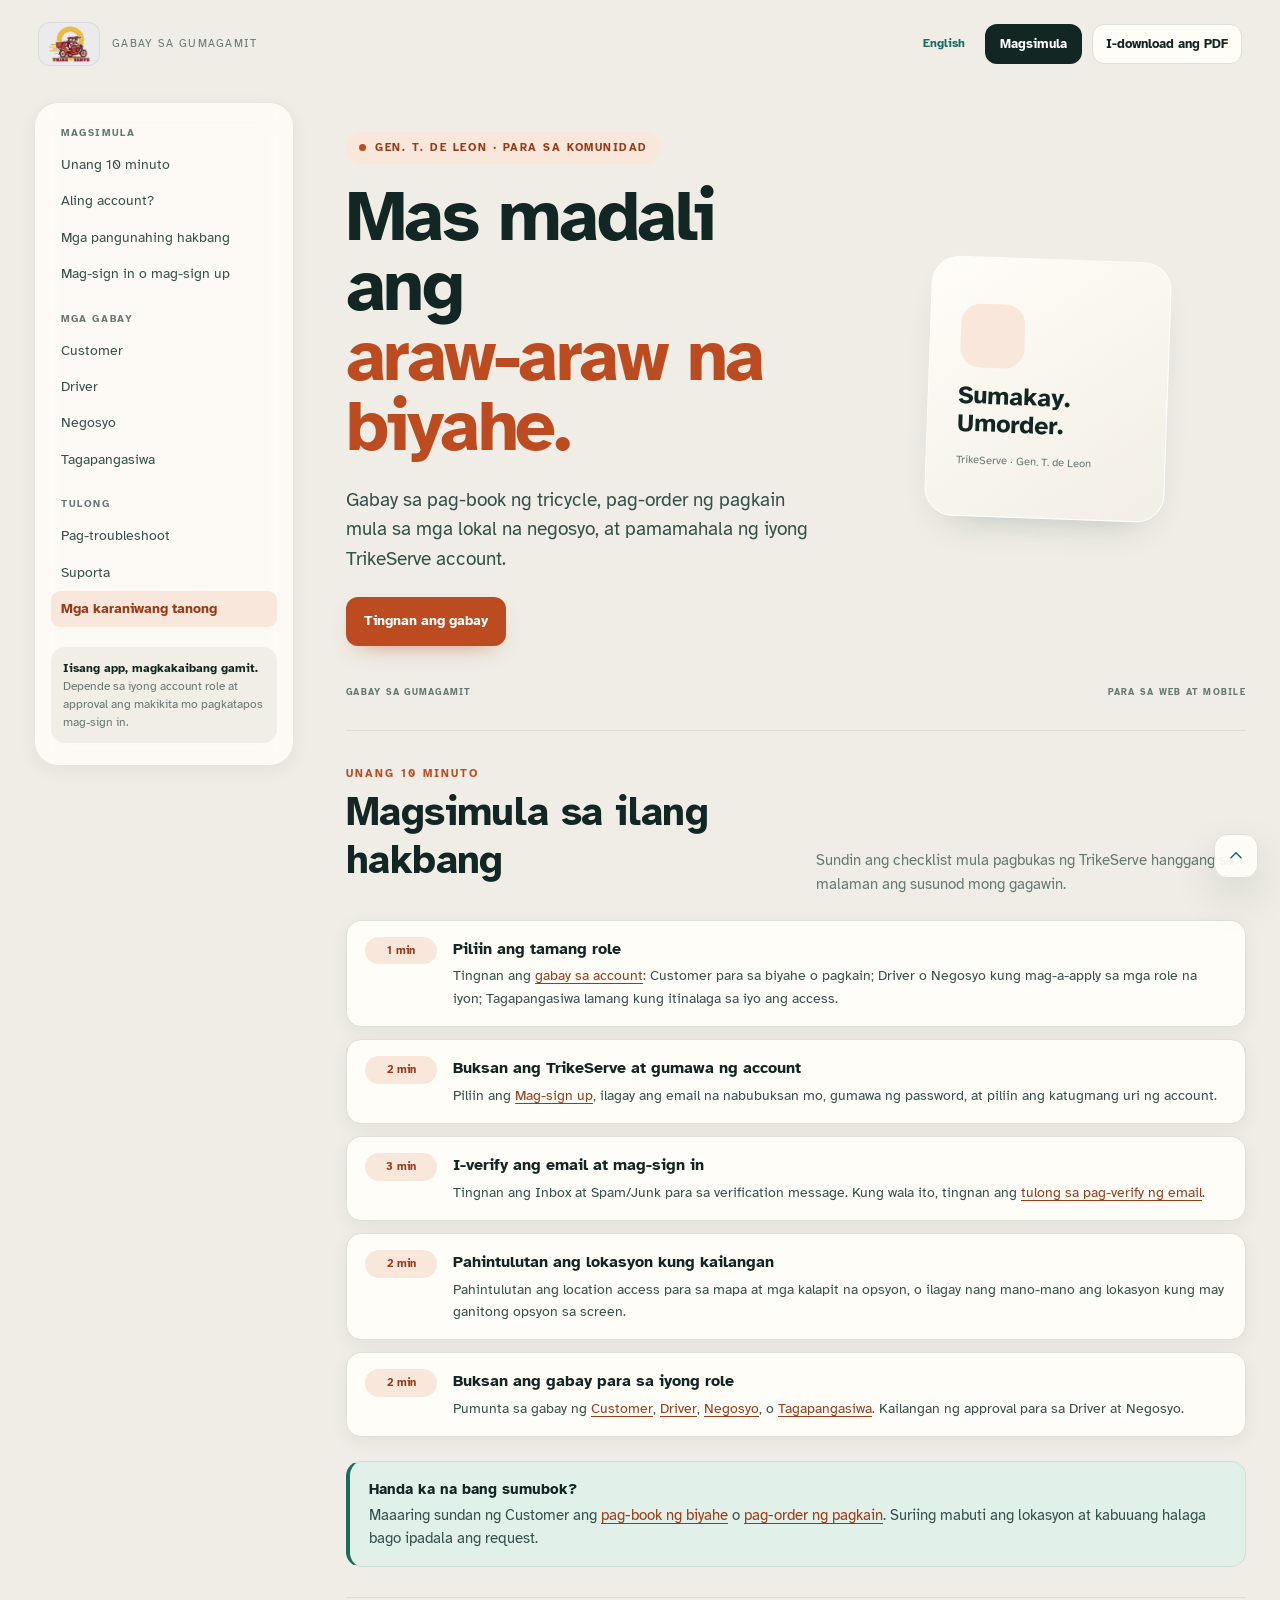
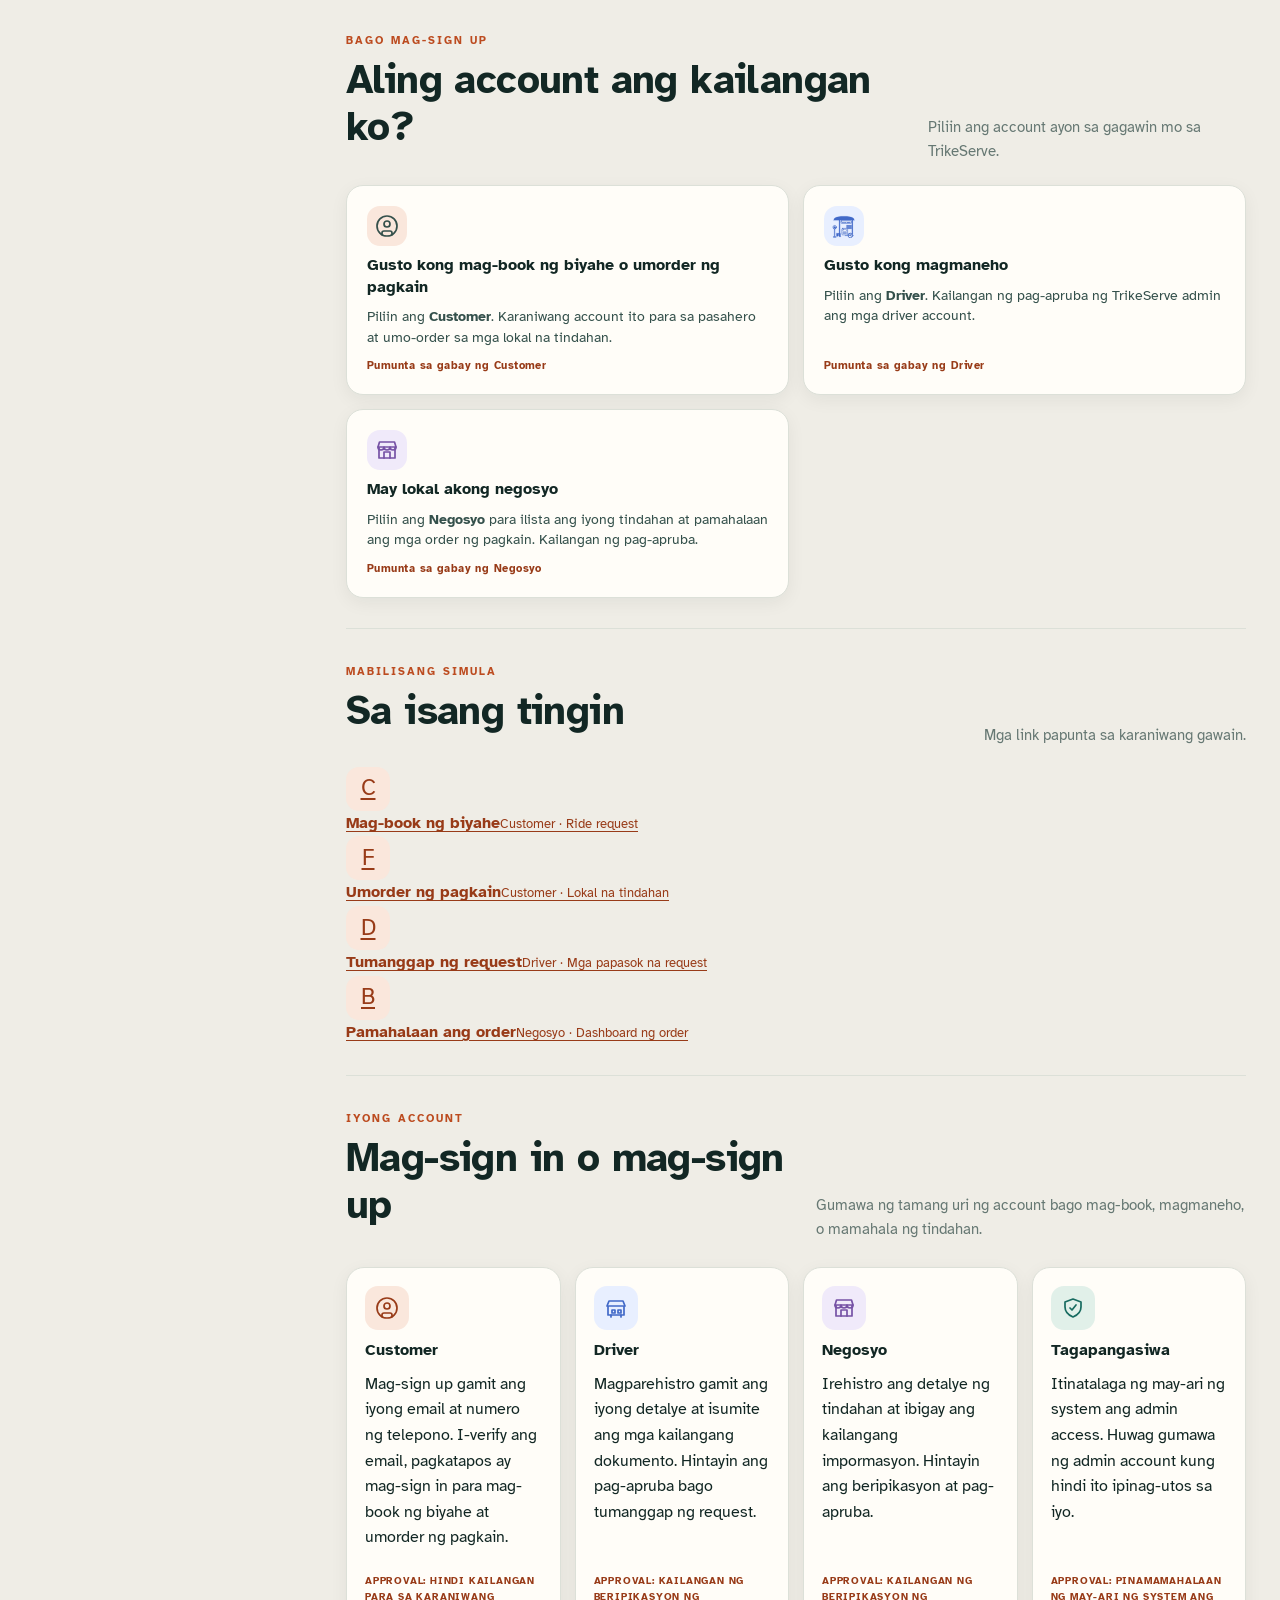
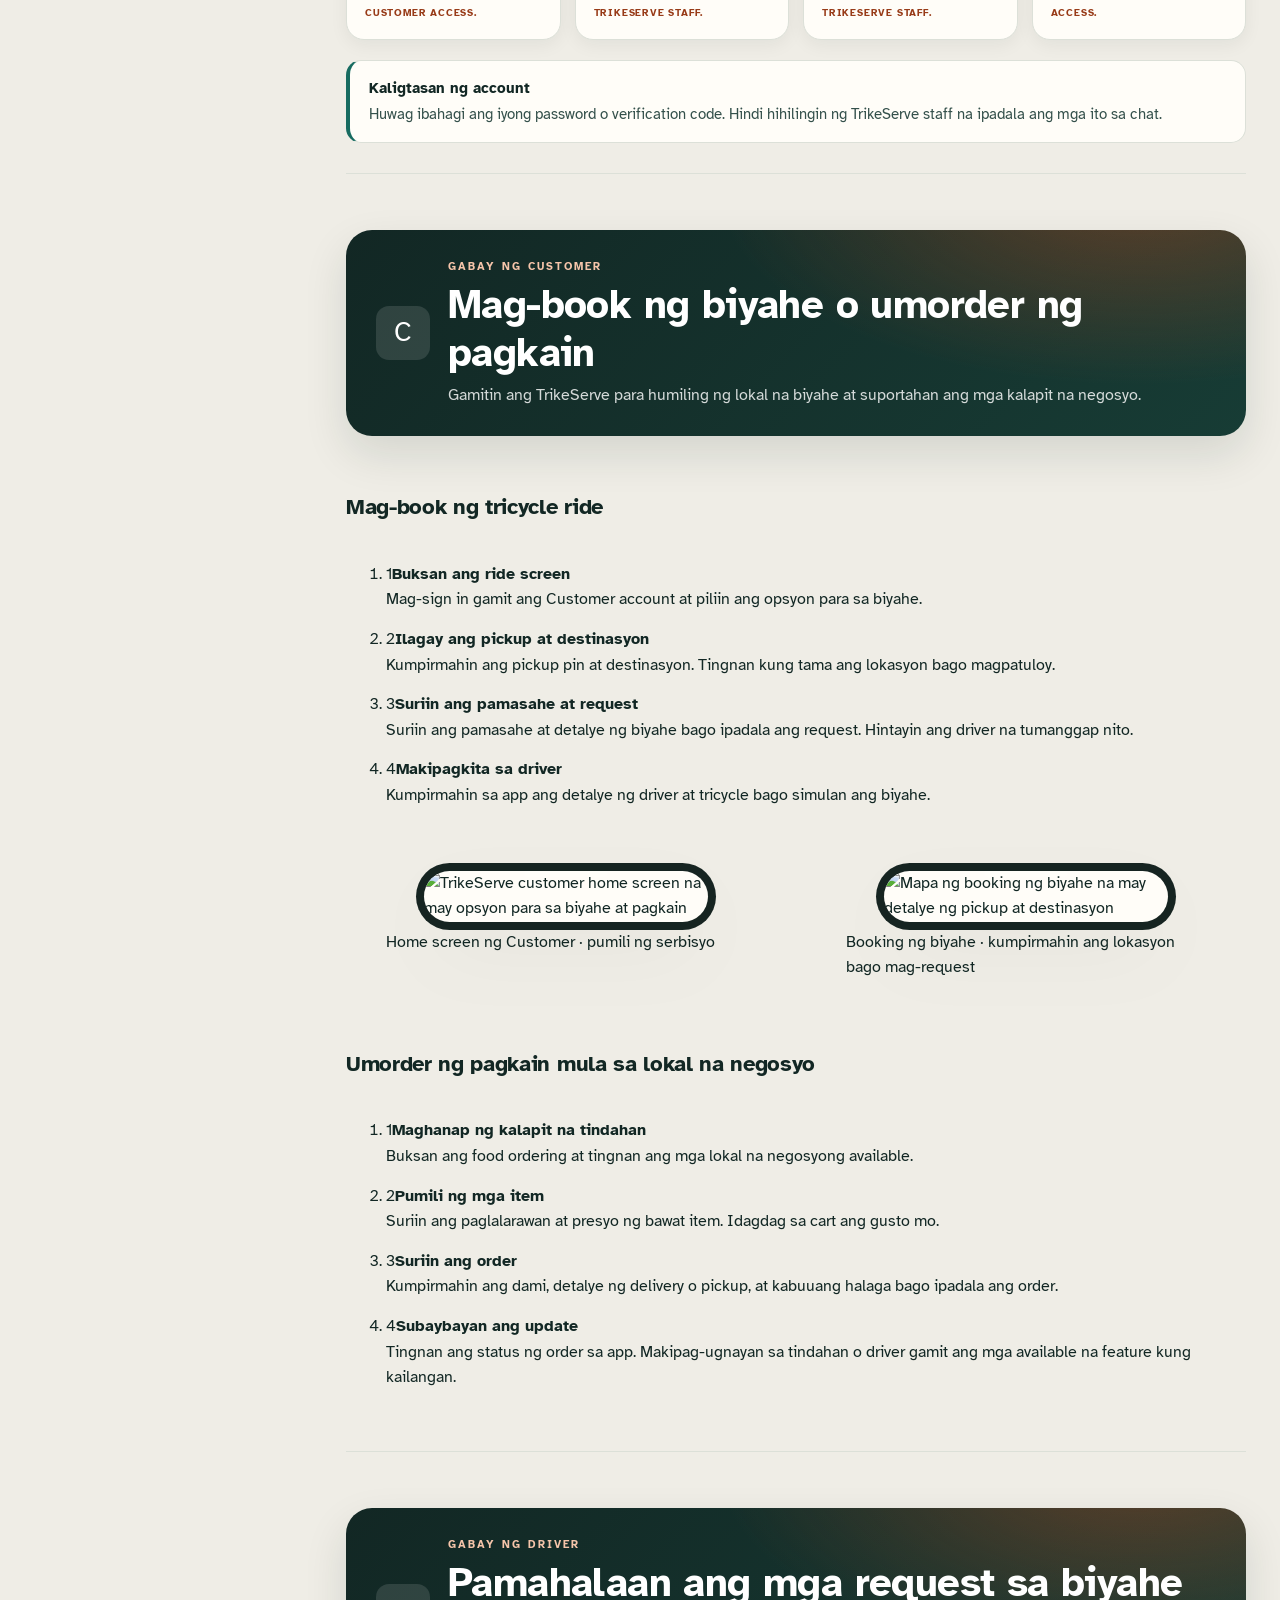
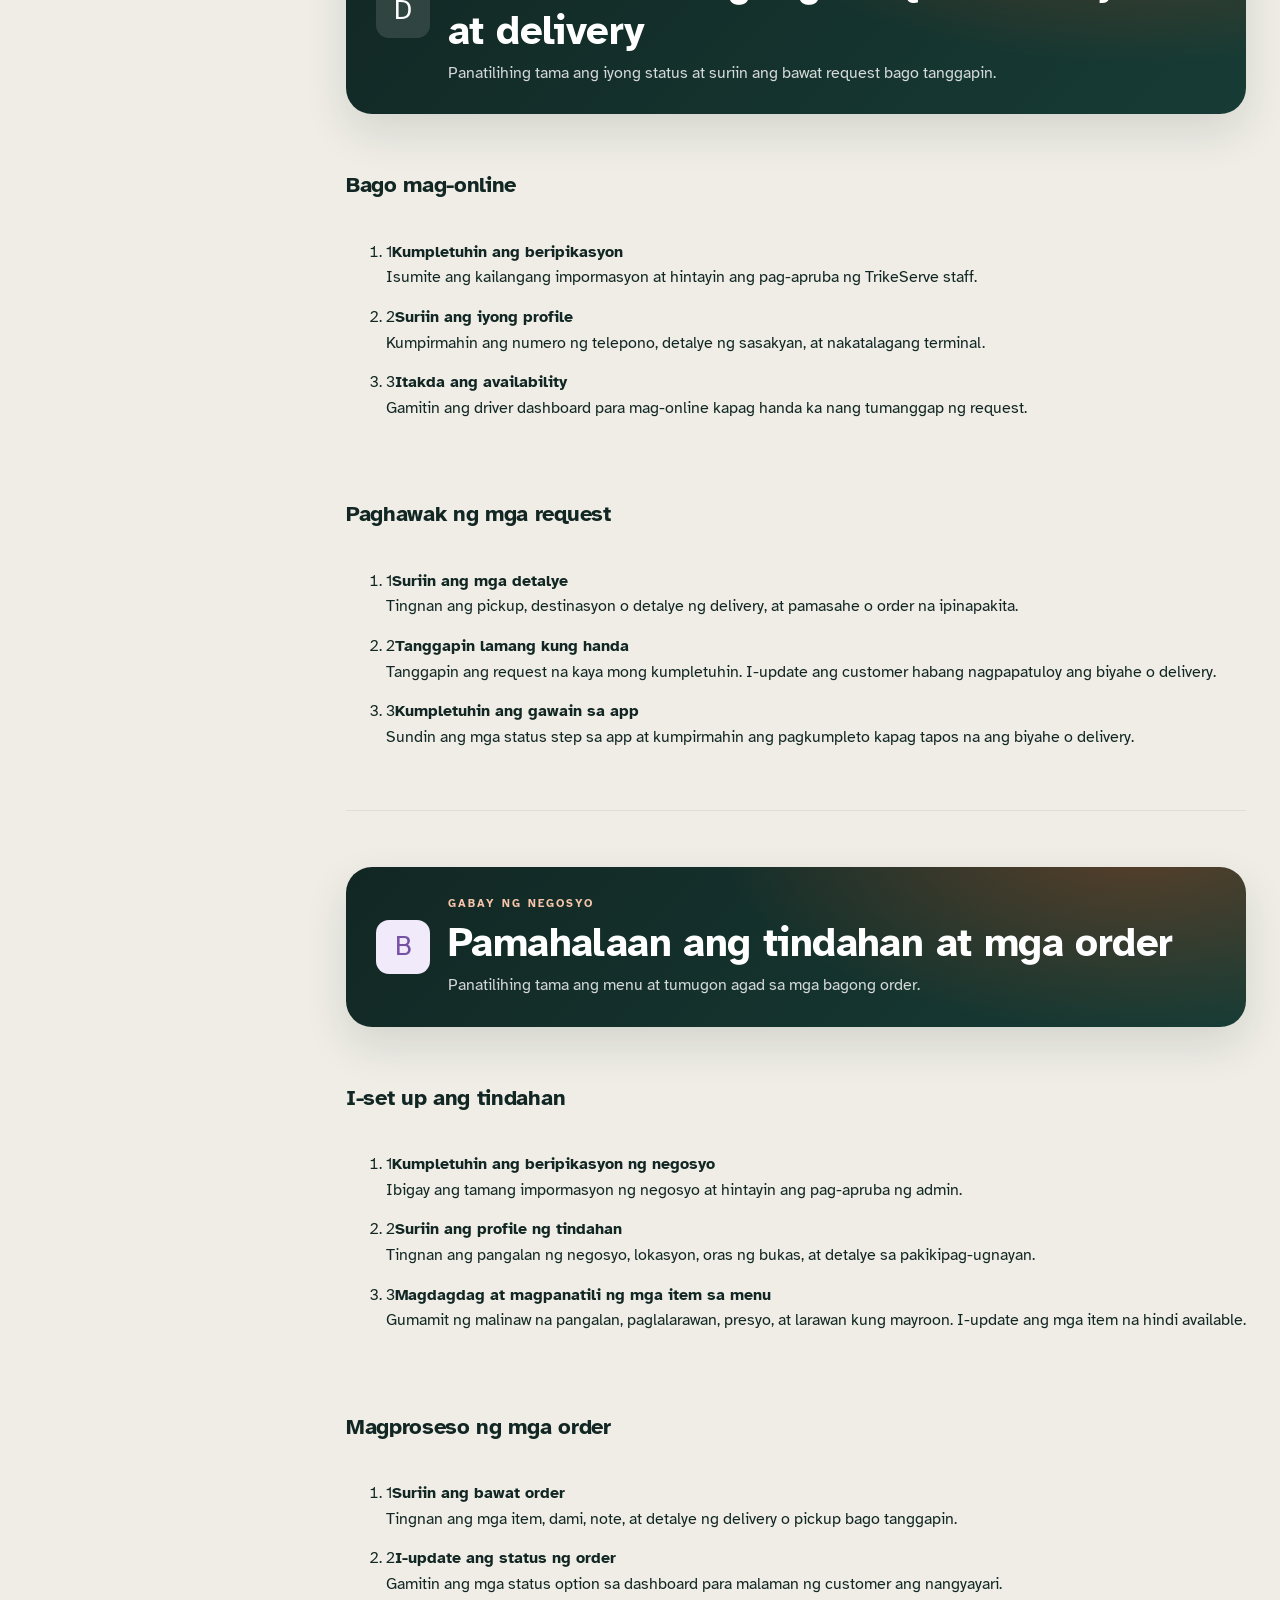
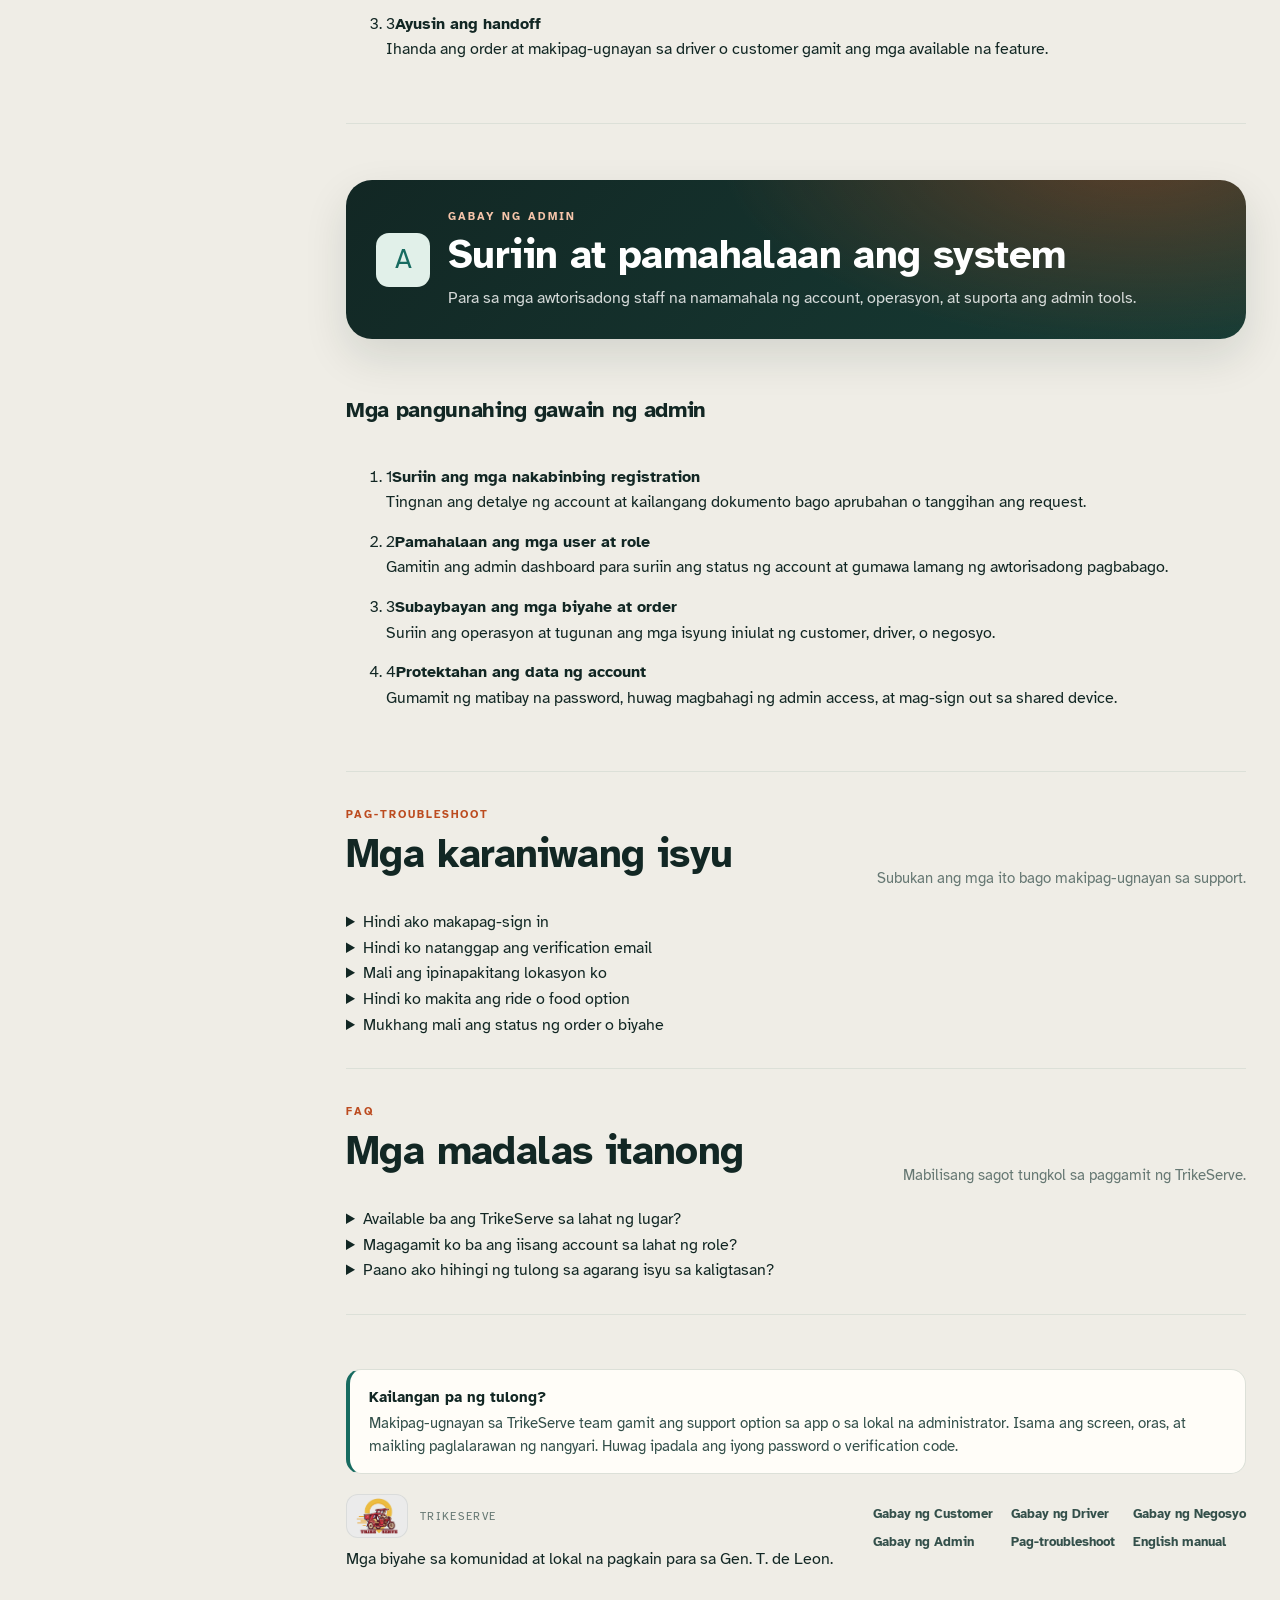
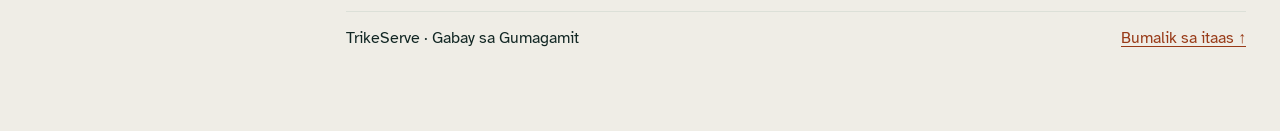
==== commit 34516cd5: "Remove route line from manual hero" ====
--- a/fil/index.html
+++ b/fil/index.html
@@ -8,6 +8,7 @@
   <link rel="stylesheet" href="../assets/manual.css">
 </head>
 <body>
+  <div class="reading-progress" role="progressbar" aria-label="Pag-usad sa pagbabasa" aria-valuemin="0" aria-valuemax="100" aria-valuenow="0"><span></span></div>
   <a class="skip-link" href="#main-content">Lumaktaw sa nilalaman</a>
   <header class="topbar">
     <a class="brand" href="#top"><img src="../assets/trikeserve-logo.jpg" alt="TrikeServe"><span>GABAY SA GUMAGAMIT</span></a>
@@ -29,7 +30,7 @@
     <main id="main-content" tabindex="-1">
       <section class="hero">
         <div class="hero-copy"><div class="kicker">GEN. T. DE LEON · PARA SA KOMUNIDAD</div><h1>Mas madali ang<br><em>araw-araw na biyahe.</em></h1><p class="sub">Gabay sa pag-book ng tricycle, pag-order ng pagkain mula sa mga lokal na negosyo, at pamamahala ng iyong TrikeServe account.</p><a class="button" href="#first-ten-minutes">Tingnan ang gabay</a></div>
-        <div class="hero-art" aria-hidden="true"><svg class="hero-route" viewBox="0 0 360 300" focusable="false"><path class="route-road" d="M42 242c46-87 67-27 112-102S229 51 318 69"/><path class="route-line" d="M42 242c46-87 67-27 112-102S229 51 318 69"/><circle class="route-stop" cx="42" cy="242" r="10"/><circle class="route-stop" cx="318" cy="69" r="10"/><circle class="route-center" cx="42" cy="242" r="3"/><circle class="route-center" cx="318" cy="69" r="3"/></svg><div class="hero-card"><span class="hero-vehicle"><svg viewBox="0 0 24 24" focusable="false"><circle cx="6.5" cy="17" r="4"/><circle cx="18" cy="17" r="3"/><path d="M2.5 17v-7a2 2 0 0 1 2-2h11a2 2 0 0 1 2 2v3.5M11.5 8v5.5M11.5 13.5h6"/></svg></span><strong>Sumakay.<br>Umorder.</strong><small>TrikeServe · Gen. T. de Leon</small></div></div>
+        <div class="hero-art" aria-hidden="true"><div class="hero-card"><span class="hero-vehicle"><img src="../assets/tricycle-hero.png" alt="" aria-hidden="true"></span><strong>Sumakay.<br>Umorder.</strong><small>TrikeServe · Gen. T. de Leon</small></div></div>
         <div class="hero-foot"><span>GABAY SA GUMAGAMIT</span><span>PARA SA WEB AT MOBILE</span></div>
       </section>
       <nav class="pdf-toc" aria-label="Nilalaman" aria-hidden="true"><h2>Nilalaman ng gabay</h2><ol></ol></nav>
@@ -43,35 +44,122 @@
         </ol><div class="callout note"><b>Handa ka na bang sumubok?</b><p>Maaaring sundan ng Customer ang <a href="#customer">pag-book ng biyahe</a> o <a href="#customer">pag-order ng pagkain</a>. Suriing mabuti ang lokasyon at kabuuang halaga bago ipadala ang request.</p></div>
       </section>
       <section class="doc-section decision-guide" id="account-guide"><div class="section-head"><div><span class="eyebrow">BAGO MAG-SIGN UP</span><h2>Aling account ang kailangan ko?</h2></div><p>Piliin ang account ayon sa gagawin mo sa TrikeServe.</p></div><div class="decision-grid">
-        <a class="decision-card" href="#customer"><span class="role-icon" aria-hidden="true"><svg viewBox="0 0 24 24" focusable="false"><circle cx="12" cy="8" r="4"/><path d="M4 21a8 8 0 0 1 16 0"/></svg></span><b>Gusto kong mag-book ng biyahe o umorder ng pagkain</b><span>Piliin ang <strong>Customer</strong>. Karaniwang account ito para sa pasahero at umo-order sa mga lokal na tindahan.</span><small>Pumunta sa gabay ng Customer</small></a>
-        <a class="decision-card" href="#rider"><span class="role-icon rider-icon" aria-hidden="true"><svg viewBox="0 0 24 24" focusable="false"><path d="M2.5 17v-7a2 2 0 0 1 2-2h11a2 2 0 0 1 2 2v3.5M11.5 8v5.5M11.5 13.5h6"/><circle cx="6.5" cy="17" r="4"/><circle cx="18" cy="17" r="3"/></svg></span><b>Nagmamaneho ako ng tricycle at gusto ko ng ride request</b><span>Mag-apply bilang <strong>Driver</strong>. Kailangang aprubahan ng tagapangasiwa ang account bago magamit ang mga tool ng driver.</span><small>Pumunta sa gabay ng Driver</small></a>
-        <a class="decision-card" href="#business"><span class="role-icon business-icon" aria-hidden="true"><svg viewBox="0 0 24 24" focusable="false"><path d="M3 10 4.5 4h15L21 10v2a2 2 0 0 1-2 2 2 2 0 0 1-2-2 2 2 0 0 1-4 0 2 2 0 0 1-4 0 2 2 0 0 1-4 0 2 2 0 0 1-2 0zM5 14v7h14v-7M9 21v-5h6v5"/></svg></span><b>May tindahan ako at gusto kong tumanggap ng order</b><span>Mag-apply bilang <strong>Negosyo</strong>. Kailangan ng approval bago mabuksan ang workspace ng tindahan.</span><small>Pumunta sa gabay ng Negosyo</small></a>
-        <a class="decision-card" href="#admin"><span class="role-icon admin-icon" aria-hidden="true"><svg viewBox="0 0 24 24" focusable="false"><path d="M12 22s8-4 8-11V5l-8-3-8 3v6c0 7 8 11 8 11Z"/><path d="m9 12 2 2 4-4"/></svg></span><b>Itinalaga akong mamahala ng TrikeServe</b><span>Itinalaga ng platform ang access na <strong>Tagapangasiwa</strong>. Hindi ito para sa pangkalahatang sign-up.</span><small>Pumunta sa gabay ng Tagapangasiwa</small></a>
-      </div><p class="decision-note">Hindi sigurado? Magsimula sa Customer. Huwag piliin ang Driver, Negosyo, o Tagapangasiwa maliban kung iyon talaga ang tungkulin mo at nasunod mo ang proseso ng approval o pagtatalaga.</p></section>
-      <section class="doc-section" id="quick-start"><div class="section-head"><div><span class="eyebrow">MGA PANGUNAHING HAKBANG</span><h2>Simulan ang paggamit</h2></div><p>Magkakasama sa TrikeServe ang lokal na biyahe at food delivery.</p></div><div class="role-grid"><a class="role-card customer" href="#customer"><span class="role-icon" aria-hidden="true"><svg viewBox="0 0 24 24" focusable="false"><circle cx="12" cy="8" r="4"/><path d="M4 21a8 8 0 0 1 16 0"/></svg></span><b>Customer</b><span>Mag-book ng biyahe o umorder ng pagkain.</span><small>Maaaring magsimula ang lahat dito</small></a><a class="role-card rider" href="#rider"><span class="role-icon rider-icon" aria-hidden="true"><svg viewBox="0 0 24 24" focusable="false"><circle cx="6.5" cy="17" r="4"/><circle cx="18" cy="17" r="3"/><path d="M2.5 17v-7a2 2 0 0 1 2-2h11a2 2 0 0 1 2 2v3.5M11.5 8v5.5M11.5 13.5h6"/></svg></span><b>Driver</b><span>Pamahalaan ang availability at mga ride request.</span><small>Kailangan ng approval</small></a><a class="role-card business" href="#business"><span class="role-icon business-icon" aria-hidden="true"><svg viewBox="0 0 24 24" focusable="false"><path d="M3 10 4.5 4h15L21 10v2a2 2 0 0 1-2 2 2 2 0 0 1-2-2 2 2 0 0 1-4 0 2 2 0 0 1-4 0 2 2 0 0 1-4 0 2 2 0 0 1-2 0zM5 14v7h14v-7M9 21v-5h6v5"/></svg></span><b>Negosyo</b><span>Pamahalaan ang tindahan at mga order ng customer.</span><small>Kailangan ng approval</small></a><a class="role-card admin" href="#admin"><span class="role-icon admin-icon" aria-hidden="true"><svg viewBox="0 0 24 24" focusable="false"><path d="M12 22s8-4 8-11V5l-8-3-8 3v6c0 7 8 11 8 11Z"/></svg></span><b>Tagapangasiwa</b><span>Pamahalaan ang mga user at operasyon ng platform.</span><small>Itinalagang access</small></a></div><ul class="task-checklist"><li>Piliin ang role na tugma sa gagawin mo.</li><li>Tiyaking mabubuksan mo ang email na gagamitin sa pag-sign up.</li><li>Pahintulutan ang lokasyon kapag nagbu-book ng biyahe o gumagamit ng mapa.</li><li>Tiyaking lumabas ang home screen na angkop sa iyong role.</li></ul><ol class="steps"><li><b>Buksan ang TrikeServe</b><span>Gamitin ang web app sa telepono o computer. Pahintulutan ang lokasyon kapag kailangan ang mga kalapit na opsyon o mapa.</span></li><li><b>Mag-sign in o gumawa ng account</b><span>Gamitin ang iyong email at password, at piliin ang tamang role.</span></li><li><b>Pumunta sa home screen</b><span>Bubuksan ng TrikeServe ang workspace para sa aktibong role mo. Sundan ang kaukulang gabay sa ibaba.</span></li></ol></section>
-      <section class="doc-section" id="sign-in"><div class="section-head"><div><span class="eyebrow">ACCESS SA ACCOUNT</span><h2>Mag-sign in o mag-sign up</h2></div><p>Gamitin ang email na nabubuksan mo para matanggap ang verification at mga mensahe tungkol sa account.</p></div><div class="figure-grid"><figure class="shot"><div class="browser-frame"><img src="../assets/screenshots/01-sign-in.png" alt="Pahina ng pag-sign in sa TrikeServe"></div><figcaption><b>Mag-sign in</b>Ilagay ang email at password, pagkatapos piliin ang <strong>Sign In</strong>. Piliin ang <strong>Forgot Password?</strong> kung kailangan mong mag-reset ng password.</figcaption></figure><figure class="shot"><div class="browser-frame"><img src="../assets/screenshots/02-sign-up.png" alt="Pahina ng paggawa ng TrikeServe account"></div><figcaption><b>Gumawa ng account</b>Piliin ang uri ng account, kumpletuhin ang kailangang detalye, at piliin ang sign-up button. Kailangan ng approval ang Driver at Negosyo.</figcaption></figure></div><ol class="steps"><li><b>Ilagay ang email at password</b><span>Suriin kung may typo at gamitin ang password para sa account na ito.</span></li><li><b>I-verify ang email kung hihingin</b><span>Tingnan ang Inbox at Spam/Junk. Gamitin ang resend option kung mayroon.</span></li><li><b>Kailangan ng bagong password?</b><span>Piliin ang <strong>Forgot Password?</strong> at sundin ang mga tagubiling ipinadala sa email.</span></li></ol></section>
-      <section class="doc-section" id="customer"><div class="role-banner customer-banner"><span class="role-icon" aria-hidden="true"><svg viewBox="0 0 24 24" focusable="false"><circle cx="12" cy="8" r="4"/><path d="M4 21a8 8 0 0 1 16 0"/></svg></span><div><span class="eyebrow">PARA SA PASAHERO AT CUSTOMER</span><h2>Gabay ng Customer</h2><p>Mag-book ng biyahe, tumingin ng pagkain, at subaybayan ang iyong mga request.</p></div></div><h3>Mag-book ng biyahe</h3><ol class="steps"><li><b>Buksan ang ride booking</b><span>Piliin ang opsyon para mag-book ng biyahe.</span></li><li><b>Ilagay ang pickup at destinasyon</b><span>Kumpirmahin ang tamang lokasyon sa mapa o sa mga field.</span></li><li><b>Suriin ang detalye at pamasahe</b><span>Tingnan ang impormasyong ipinapakita bago magpatuloy.</span></li><li><b>Ipadala ang request at subaybayan ito</b><span>Tingnan ang status sa <strong>Activity</strong>.</span></li></ol><h3>Umorder ng pagkain</h3><ol class="steps"><li><b>Pumili ng tindahan</b><span>Buksan ang food section at pumili ng restaurant.</span></li><li><b>Pumili ng pagkain at opsyon</b><span>Pumili ng item at anumang available na pagpipilian, pagkatapos idagdag sa cart.</span></li><li><b>Suriin ang cart</b><span>Tingnan ang dami, delivery address, at kabuuang halaga.</span></li><li><b>Ilagay ang order at tingnan ang status</b><span>Pagkatapos mag-order, tingnan ang <strong>Activity</strong> para sa update.</span></li></ol><ul class="task-checklist"><li>Tama ang pickup o delivery location at destinasyon/address.</li><li>Nasuri ang pamasahe o kabuuang halaga at mga opsyon sa item.</li><li>Alam kung saan makikita ang status sa Activity.</li></ul><p class="related-links"><strong>May problema?</strong> <a href="#troubleshooting">Tingnan ang pag-troubleshoot</a></p></section>
-      <section class="doc-section" id="rider"><div class="role-banner rider-banner"><span class="role-icon rider-icon" aria-hidden="true"><svg viewBox="0 0 24 24" focusable="false"><path d="M2.5 17v-7a2 2 0 0 1 2-2h11a2 2 0 0 1 2 2v3.5M11.5 8v5.5M11.5 13.5h6"/><circle cx="6.5" cy="17" r="4"/><circle cx="18" cy="17" r="3"/></svg></span><div><span class="eyebrow">PARA SA APRUBADONG DRIVER</span><h2>Gabay ng Driver</h2><p>Pamahalaan ang availability at mga ride request mula sa driver area.</p></div></div><div class="callout warning"><b>Kailangan muna ng approval</b><p>Aprubahan muna ng tagapangasiwa ang Driver account. Habang pending, maaaring Customer workspace muna ang makita mo.</p></div><ol class="steps"><li><b>Buksan ang driver dashboard</b><span>Suriin ang status at mga tool na available.</span></li><li><b>Itakda ang availability</b><span>Mag-online lamang kapag handa kang tumanggap ng trabaho.</span></li><li><b>Suriin ang request</b><span>Tingnan ang pickup, destinasyon, at detalye bago tanggapin.</span></li><li><b>I-update ang progreso ng biyahe</b><span>Sundin ang workflow at mga status prompt sa app.</span></li><li><b>Suriin ang kita</b><span>Buksan ang Earnings para makita ang impormasyong available.</span></li></ol><ul class="task-checklist"><li>Napapanahon ang driver profile at detalye ng sasakyan.</li><li>May baterya at maayos na internet ang telepono.</li><li>Mag-online lamang kung handa at ligtas tumanggap ng biyahe.</li></ul><p class="related-links"><strong>May problema?</strong> <a href="#troubleshooting">Tingnan ang pag-troubleshoot</a></p></section>
-      <section class="doc-section" id="business"><div class="role-banner business-banner"><span class="role-icon business-icon" aria-hidden="true"><svg viewBox="0 0 24 24" focusable="false"><path d="M3 10 4.5 4h15L21 10v2a2 2 0 0 1-2 2 2 2 0 0 1-2-2 2 2 0 0 1-4 0 2 2 0 0 1-4 0 2 2 0 0 1-2-2 2 2 0 0 1-2 2 2 2 0 0 1-2-2zM5 14v7h14v-7M9 21v-5h6v5"/></svg></span><div><span class="eyebrow">PARA SA APRUBADONG LOKAL NA NEGOSYO</span><h2>Gabay ng Negosyo</h2><p>I-update ang profile at menu, at pamahalaan ang mga order ng customer.</p></div></div><div class="callout warning"><b>Kailangan muna ng approval</b><p>Kailangan aprubahan ng tagapangasiwa ang account ng negosyo bago magamit ang business workspace.</p></div><ol class="steps"><li><b>Buksan ang business dashboard</b><span>Suriin ang shop overview at mga paalala.</span></li><li><b>Tiyakin ang detalye ng negosyo</b><span>Suriin ang pangalan, address, at iba pang nakikitang impormasyon.</span></li><li><b>Panatilihing tama ang menu</b><span>Suriin ang pangalan, opsyon, presyo, at availability ng mga item.</span></li><li><b>Subaybayan ang mga order</b><span>Buksan ang Orders at sundin ang mga status step sa app.</span></li></ol><ul class="task-checklist"><li>Tama ang profile at address ng tindahan.</li><li>Nasuri ang presyo at availability ng menu.</li><li>Regular na tinitingnan at ina-update ang status ng order.</li></ul><p class="related-links"><strong>May problema?</strong> <a href="#troubleshooting">Tingnan ang pag-troubleshoot</a></p></section>
-      <section class="doc-section" id="admin"><div class="role-banner admin-banner"><span class="role-icon admin-icon" aria-hidden="true"><svg viewBox="0 0 24 24" focusable="false"><path d="M12 22s8-4 8-11V5l-8-3-8 3v6c0 7 8 11 8 11Z"/><path d="m9 12 2 2 4-4"/></svg></span><div><span class="eyebrow">PARA SA MGA AWISADONG TAGAPANGASIWA</span><h2>Gabay ng Tagapangasiwa</h2><p>Pamahalaan nang maingat ang access at mga setting ng operasyon.</p></div></div><div class="callout warning"><b>Para lamang sa awtorisadong operator</b><p>Suriin ang account at record bago magbago o mag-save. Maaaring limitado sa itinalagang terminal o saklaw ang access mo.</p></div><ol class="steps"><li><b>Kumpirmahin ang iyong saklaw</b><span>Tingnan kung aling terminal at admin tool ang nakatalaga sa iyo.</span></li><li><b>Suriin ang mga pending approval</b><span>Beripikahin ang detalye bago baguhin ang status ng aplikasyon.</span></li><li><b>Gumawa ng maingat na pagbabago</b><span>Suriin ang pamasahe, terminal, at setting bago mag-save.</span></li><li><b>Kumpirmahin ang resulta</b><span>Bumalik sa listahan o overview at tiyaking tama ang na-save.</span></li></ol><ul class="task-checklist"><li>Tama ang terminal at saklaw na itinalaga sa iyo.</li><li>Nasuri ang account o setting na babaguhin.</li><li>Na-verify ang resulta pagkatapos mag-save.</li></ul></section>
-      <section class="doc-section" id="troubleshooting"><div class="section-head"><div><span class="eyebrow">TULONG · MGA MABILIS NA SOLUSYON</span><h2>Pag-troubleshoot</h2></div><p>Subukan muna ang mga hakbang na ito. Kung hindi pa rin gumana, kontakin ang tagapangasiwa ng TrikeServe.</p></div>
-        <article class="trouble-card"><h3>Hindi gumagana ang location permission o mapa</h3><ol><li>Sa browser o device settings, pahintulutan ang location access para sa TrikeServe.</li><li>Bumalik sa app at i-reload ang page o buksan muli ang ride screen.</li><li>Tiyaking naka-on ang location service ng device at may internet connection.</li><li>Ilagay o ayusin nang mano-mano ang lokasyon kung pinapayagan ng screen.</li></ol><p>Ibahagi lamang ang lokasyon habang ginagamit ang feature na nangangailangan nito.</p></article>
-        <article class="trouble-card"><h3>Wala akong natanggap na email verification</h3><ol><li>Tiyaking tama ang email address na inilagay mo.</li><li>Tingnan ang Inbox, Spam/Junk, at mga naka-filter na folder.</li><li>Gamitin ang resend option at maghintay ng ilang minuto.</li><li>Kung hindi pa rin dumating, humingi ng tulong sa support o tagapangasiwa.</li></ol><p>Huwag ibahagi ang password o verification code kaninuman.</p></article>
-        <article class="trouble-card"><h3>Pending pa rin ang approval ng Driver o Negosyo</h3><ol><li>Mag-sign in gamit ang email na ginamit sa aplikasyon.</li><li>Maaaring Customer workspace muna ang makita habang pending; hindi ito awtomatikong nangangahulugang tinanggihan ang aplikasyon.</li><li>Kontakin ang tagapangasiwa para malaman ang status o kung may kulang na detalye.</li><li>Pagkatapos maaprubahan, mag-sign out at mag-sign in muli kung hindi lumabas ang workspace.</li></ol></article>
-        <article class="trouble-card"><h3>Bumagsak o hindi makita ang ride request</h3><ol><li>Suriin ang internet, pickup, at destinasyon. Subukang muli nang isang beses kung walang request sa Activity.</li><li>Tingnan sa <strong>Activity</strong> kung nalikha ang request o nagbago ang status.</li><li>Kung pending ang request, huwag gumawa agad ng duplicate; i-refresh at tingnan muli.</li><li>Kung paulit-ulit ang error, itala ang oras at mensahe sa screen at humingi ng tulong.</li></ol></article>
-        <article class="trouble-card"><h3>Nagkaproblema, naantala, o mali ang detalye ng order</h3><ol><li>Suriin ang cart, mga opsyon, delivery address, at kabuuang halaga.</li><li>Tingnan sa <strong>Activity</strong> kung nailagay na ang order bago subukang muli.</li><li>Huwag gumawa ng duplicate habang hindi malinaw ang status ng order.</li><li>Kontakin ang tindahan o tagapangasiwa kung nagpapatuloy ang problema.</li></ol></article>
-        <div class="callout note"><b>Kapag kokontak sa support</b><p>Ibigay ang role ng account, tinatayang oras, ginawa mo, at eksaktong mensahe sa screen. Huwag ipadala ang password, verification code, o detalye ng bayad.</p><p>Gamitin ang in-app help/contact kung mayroon, o kontakin ang tagapangasiwa ng TrikeServe sa Gen. T. de Leon.</p></div>
+        <a class="decision-card" href="#customer"><span class="role-icon" aria-hidden="true"><svg viewBox="0 0 24 24" fill="none" stroke="currentColor" stroke-width="2" stroke-linecap="round" stroke-linejoin="round" aria-hidden="true" focusable="false"><circle cx="12" cy="12" r="10"/><circle cx="12" cy="10" r="3"/><path d="M7 20.662V19a2 2 0 0 1 2-2h6a2 2 0 0 1 2 2v1.662"/></svg></span><b>Gusto kong mag-book ng biyahe o umorder ng pagkain</b><span>Piliin ang <strong>Customer</strong>. Karaniwang account ito para sa pasahero at umo-order sa mga lokal na tindahan.</span><small>Pumunta sa gabay ng Customer</small></a>
+        <a class="decision-card" href="#rider"><span class="role-icon rider-icon" aria-hidden="true"><svg viewBox="0 0 320 320" fill="currentColor" aria-hidden="true" focusable="false"><!--
+  The TrikeServe terminal icon, traced from the supplied artwork and kept as the
+  one copy of it (TerminalIcon.tsx reads this file raw and substitutes the
+  terminal's colour into it).
+
+  The background is deliberately absent. The source image was a rounded white
+  tile, and that tile is exactly what has to go: painted onto a pale map or a
+  light card it reads as a box *around* the terminal rather than the terminal
+  itself, and the drop-off checks draw this icon on top of roads.
+
+  Every stroke and fill is `currentColor` — the token TerminalIcon.tsx replaces
+  with the terminal's own hex — except the sign board, the cabin and the window
+  interiors, which stay white so the icon keeps its internal contrast whatever
+  hue an admin picks. A single-colour icon is unreadable on a pale yellow
+  terminal.
+
+  Coordinates are absolute in a 320x320 box so this can be dropped straight into
+  either an <svg> element or a Google Maps data URI.
+-->
+<g>
+  <!-- canopy: flat underside, domed top -->
+  <path d="M 20 84 L 32 56 C 58 37 100 29 160 29 C 220 29 262 37 288 56 L 300 84 Z" fill="currentColor"/>
+  <!-- posts -->
+  <rect x="95" y="80" width="13" height="224" fill="currentColor"/>
+  <rect x="265" y="80" width="13" height="224" fill="currentColor"/>
+
+  <!-- hanging sign board; textLength forces it to fit whatever font resolves -->
+  <rect x="122" y="92" width="138" height="32" rx="6" fill="#FFFFFF" stroke="currentColor" stroke-width="9"/>
+  <text x="191" y="114" font-family="Arial, Helvetica, sans-serif" font-size="17"
+        font-weight="700" fill="currentColor" text-anchor="middle"
+        textLength="116" lengthAdjust="spacingAndGlyphs">TRICYCLE TERMINAL</text>
+
+  <!-- stop sign on its post, with a tiny tricycle pictogram inside -->
+  <circle cx="36" cy="176" r="23" fill="#FFFFFF" stroke="currentColor" stroke-width="9"/>
+  <rect x="30" y="163" width="13" height="9" rx="4.5" fill="currentColor"/>
+  <rect x="22" y="172" width="28" height="15" rx="4" fill="currentColor"/>
+  <circle cx="27" cy="190" r="5" fill="currentColor"/>
+  <circle cx="45" cy="190" r="5" fill="currentColor"/>
+  <rect x="31" y="199" width="10" height="103" fill="currentColor"/>
+  <rect x="14" y="300" width="44" height="12" rx="6" fill="currentColor"/>
+
+  <!-- bench -->
+  <rect x="58" y="256" width="56" height="9" rx="4.5" fill="currentColor"/>
+  <rect x="59" y="268" width="25" height="24" rx="4" fill="currentColor"/>
+  <rect x="88" y="268" width="25" height="24" rx="4" fill="currentColor"/>
+  <rect x="64" y="292" width="8" height="12" fill="currentColor"/>
+  <rect x="112" y="292" width="8" height="12" fill="currentColor"/>
+
+  <!-- tricycle: canopy bars, cabin, window, seat lines, rear wheel, handlebar -->
+  <rect x="190" y="150" width="76" height="20" rx="10" fill="currentColor"/>
+  <rect x="190" y="178" width="76" height="20" rx="10" fill="currentColor"/>
+  <rect x="132" y="192" width="76" height="86" rx="10" fill="#FFFFFF" stroke="currentColor" stroke-width="8"/>
+  <rect x="145" y="205" width="50" height="26" rx="4" fill="#FFFFFF" stroke="currentColor" stroke-width="7"/>
+  <path d="M 147 247 L 192 247 M 147 260 L 192 260" stroke="currentColor" stroke-width="8" stroke-linecap="round"/>
+  <circle cx="244" cy="286" r="30" fill="#FFFFFF" stroke="currentColor" stroke-width="11"/>
+  <circle cx="244" cy="286" r="8" fill="currentColor"/>
+  <path d="M 177 288 L 222 288 L 227 266 M 222 288 L 240 286 M 227 266 L 251 266 L 259 284"
+        fill="none" stroke="currentColor" stroke-width="8" stroke-linecap="round" stroke-linejoin="round"/>
+  <circle cx="263" cy="287" r="15" fill="#FFFFFF" stroke="currentColor" stroke-width="8"/>
+  <circle cx="263" cy="287" r="4" fill="currentColor"/>
+</g>
+</svg></span><b>Gusto kong magmaneho</b><span>Piliin ang <strong>Driver</strong>. Kailangan ng pag-apruba ng TrikeServe admin ang mga driver account.</span><small>Pumunta sa gabay ng Driver</small></a>
+        <a class="decision-card" href="#business"><span class="role-icon business-icon" aria-hidden="true"><svg viewBox="0 0 24 24" fill="none" stroke="currentColor" stroke-width="2" stroke-linecap="round" stroke-linejoin="round" aria-hidden="true" focusable="false"><path d="m3 9 1.5-5h15L21 9"/><path d="M4 9h16v11H4z"/><path d="M9 20v-6h6v6"/><path d="M3 9a3 3 0 0 0 6 0 3 3 0 0 0 6 0 3 3 0 0 0 6 0"/></svg></span><b>May lokal akong negosyo</b><span>Piliin ang <strong>Negosyo</strong> para ilista ang iyong tindahan at pamahalaan ang mga order ng pagkain. Kailangan ng pag-apruba.</span><small>Pumunta sa gabay ng Negosyo</small></a>
+      </div></section>
+      <section class="doc-section" id="quick-start"><div class="section-head"><div><span class="eyebrow">MABILISANG SIMULA</span><h2>Sa isang tingin</h2></div><p>Mga link papunta sa karaniwang gawain.</p></div><div class="quick-grid">
+        <a class="quick-card" href="#customer"><span class="role-icon" aria-hidden="true">C</span><b>Mag-book ng biyahe</b><small>Customer · Ride request</small></a><a class="quick-card" href="#customer"><span class="role-icon" aria-hidden="true">F</span><b>Umorder ng pagkain</b><small>Customer · Lokal na tindahan</small></a><a class="quick-card" href="#rider"><span class="role-icon rider-icon" aria-hidden="true">D</span><b>Tumanggap ng request</b><small>Driver · Mga papasok na request</small></a><a class="quick-card" href="#business"><span class="role-icon business-icon" aria-hidden="true">B</span><b>Pamahalaan ang order</b><small>Negosyo · Dashboard ng order</small></a>
+      </div></section>
+      <section class="doc-section" id="sign-in"><div class="section-head"><div><span class="eyebrow">IYONG ACCOUNT</span><h2>Mag-sign in o mag-sign up</h2></div><p>Gumawa ng tamang uri ng account bago mag-book, magmaneho, o mamahala ng tindahan.</p></div>
+        <div class="role-grid"><article class="role-card"><span class="role-icon" aria-hidden="true"><svg viewBox="0 0 24 24"><circle cx="12" cy="12" r="10"/><circle cx="12" cy="10" r="3"/><path d="M7 20.662V19a2 2 0 0 1 2-2h6a2 2 0 0 1 2 2v1.662"/></svg></span><b>Customer</b><p>Mag-sign up gamit ang iyong email at numero ng telepono. I-verify ang email, pagkatapos ay mag-sign in para mag-book ng biyahe at umorder ng pagkain.</p><small>Approval: hindi kailangan para sa karaniwang customer access.</small></article>
+          <article class="role-card rider" id="rider"><span class="role-icon rider-icon" aria-hidden="true"><svg viewBox="0 0 24 24"><path d="M3 10 5 5h14l2 5"/><path d="M4 10h16v9H4z"/><path d="M7 19v2m10-2v2M8 14h3v3H8zM14 14h3v3h-3z"/></svg></span><b>Driver</b><p>Magparehistro gamit ang iyong detalye at isumite ang mga kailangang dokumento. Hintayin ang pag-apruba bago tumanggap ng request.</p><small>Approval: kailangan ng beripikasyon ng TrikeServe staff.</small></article>
+          <article class="role-card business" id="business"><span class="role-icon business-icon" aria-hidden="true"><svg viewBox="0 0 24 24"><path d="m3 9 1.5-5h15L21 9"/><path d="M4 9h16v11H4z"/><path d="M9 20v-6h6v6"/><path d="M3 9a3 3 0 0 0 6 0 3 3 0 0 0 6 0 3 3 0 0 0 6 0"/></svg></span><b>Negosyo</b><p>Irehistro ang detalye ng tindahan at ibigay ang kailangang impormasyon. Hintayin ang beripikasyon at pag-apruba.</p><small>Approval: kailangan ng beripikasyon ng TrikeServe staff.</small></article>
+          <article class="role-card admin" id="admin"><span class="role-icon admin-icon" aria-hidden="true"><svg viewBox="0 0 24 24"><path d="M12 3 20 6v5c0 5-3.4 8.1-8 10-4.6-1.9-8-5-8-10V6z"/><path d="m9 12 2 2 4-5"/></svg></span><b>Tagapangasiwa</b><p>Itinatalaga ng may-ari ng system ang admin access. Huwag gumawa ng admin account kung hindi ito ipinag-utos sa iyo.</p><small>Approval: pinamamahalaan ng may-ari ng system ang access.</small></article>
+        </div>
+        <div class="callout warn"><b>Kaligtasan ng account</b><p>Huwag ibahagi ang iyong password o verification code. Hindi hihilingin ng TrikeServe staff na ipadala ang mga ito sa chat.</p></div>
       </section>
-      <section class="doc-section" id="faq"><div class="section-head"><div><span class="eyebrow">MABILISANG SAGOT</span><h2>Mga karaniwang tanong</h2></div><p>Kung hindi malutas ang problema, kontakin ang tagapangasiwa ng TrikeServe.</p></div><details class="faq"><summary>Bakit Customer home ang nakikita ko sa halip na Driver o Negosyo?</summary><div class="faq-body">Kailangan ng approval ang Driver at Negosyo. Habang pending, Customer workspace muna ang ipapakita. Magtanong sa tagapangasiwa tungkol sa status.</div></details><details class="faq"><summary>Saan ko makikita ang status ng biyahe o order?</summary><div class="faq-body">Buksan ang Activity at piliin ang request para makita ang status at mga detalye.</div></details></section>
-      <footer class="site-footer" id="support"><div class="footer-main"><div class="footer-brand-block"><a class="brand" href="#top"><img src="../assets/trikeserve-logo.jpg" alt=""><span>TRIKESERVE</span></a><p>Platform para sa lokal na biyahe at pagkain sa Gen. T. de Leon, Pilipinas.</p></div><nav class="footer-links" aria-label="Mga link"><a href="#first-ten-minutes">Unang 10 minuto</a><a href="#troubleshooting">Tulong</a><a href="trikeserve-user-manual-fil.pdf" download>I-download ang PDF</a><a href="../">English guide</a><a href="#top">Bumalik sa itaas</a></nav></div><div class="footer-bottom"><small>Maaaring magbago ang mga label sa app. Ipinapakita ng mga screenshot ang kasalukuyang interface.</small><small>© TrikeServe · Gabay sa Gumagamit · Huling sinuri: Nobyembre 3, 2026</small></div></footer>
+      <section class="doc-section" id="customer"><div class="role-banner"><span class="role-icon" aria-hidden="true">C</span><div><span class="eyebrow">GABAY NG CUSTOMER</span><h2>Mag-book ng biyahe o umorder ng pagkain</h2><p>Gamitin ang TrikeServe para humiling ng lokal na biyahe at suportahan ang mga kalapit na negosyo.</p></div></div>
+        <div class="steps"><h3>Mag-book ng tricycle ride</h3><ol><li><span>1</span><b>Buksan ang ride screen</b><p>Mag-sign in gamit ang Customer account at piliin ang opsyon para sa biyahe.</p></li><li><span>2</span><b>Ilagay ang pickup at destinasyon</b><p>Kumpirmahin ang pickup pin at destinasyon. Tingnan kung tama ang lokasyon bago magpatuloy.</p></li><li><span>3</span><b>Suriin ang pamasahe at request</b><p>Suriin ang pamasahe at detalye ng biyahe bago ipadala ang request. Hintayin ang driver na tumanggap nito.</p></li><li><span>4</span><b>Makipagkita sa driver</b><p>Kumpirmahin sa app ang detalye ng driver at tricycle bago simulan ang biyahe.</p></li></ol></div>
+        <div class="figure-grid"><figure class="figure"><div class="phone-frame"><img src="../assets/customer-home.png" alt="TrikeServe customer home screen na may opsyon para sa biyahe at pagkain"></div><figcaption>Home screen ng Customer · pumili ng serbisyo</figcaption></figure><figure class="figure"><div class="phone-frame"><img src="../assets/booking-map.png" alt="Mapa ng booking ng biyahe na may detalye ng pickup at destinasyon"></div><figcaption>Booking ng biyahe · kumpirmahin ang lokasyon bago mag-request</figcaption></figure></div>
+        <div class="steps"><h3>Umorder ng pagkain mula sa lokal na negosyo</h3><ol><li><span>1</span><b>Maghanap ng kalapit na tindahan</b><p>Buksan ang food ordering at tingnan ang mga lokal na negosyong available.</p></li><li><span>2</span><b>Pumili ng mga item</b><p>Suriin ang paglalarawan at presyo ng bawat item. Idagdag sa cart ang gusto mo.</p></li><li><span>3</span><b>Suriin ang order</b><p>Kumpirmahin ang dami, detalye ng delivery o pickup, at kabuuang halaga bago ipadala ang order.</p></li><li><span>4</span><b>Subaybayan ang update</b><p>Tingnan ang status ng order sa app. Makipag-ugnayan sa tindahan o driver gamit ang mga available na feature kung kailangan.</p></li></ol></div>
+      </section>
+      <section class="doc-section" id="rider-guide"><div class="role-banner rider"><span class="role-icon rider-icon" aria-hidden="true">D</span><div><span class="eyebrow">GABAY NG DRIVER</span><h2>Pamahalaan ang mga request sa biyahe at delivery</h2><p>Panatilihing tama ang iyong status at suriin ang bawat request bago tanggapin.</p></div></div>
+        <div class="steps"><h3>Bago mag-online</h3><ol><li><span>1</span><b>Kumpletuhin ang beripikasyon</b><p>Isumite ang kailangang impormasyon at hintayin ang pag-apruba ng TrikeServe staff.</p></li><li><span>2</span><b>Suriin ang iyong profile</b><p>Kumpirmahin ang numero ng telepono, detalye ng sasakyan, at nakatalagang terminal.</p></li><li><span>3</span><b>Itakda ang availability</b><p>Gamitin ang driver dashboard para mag-online kapag handa ka nang tumanggap ng request.</p></li></ol><h3>Paghawak ng mga request</h3><ol><li><span>1</span><b>Suriin ang mga detalye</b><p>Tingnan ang pickup, destinasyon o detalye ng delivery, at pamasahe o order na ipinapakita.</p></li><li><span>2</span><b>Tanggapin lamang kung handa</b><p>Tanggapin ang request na kaya mong kumpletuhin. I-update ang customer habang nagpapatuloy ang biyahe o delivery.</p></li><li><span>3</span><b>Kumpletuhin ang gawain sa app</b><p>Sundin ang mga status step sa app at kumpirmahin ang pagkumpleto kapag tapos na ang biyahe o delivery.</p></li></ol></div>
+      </section>
+      <section class="doc-section" id="business-guide"><div class="role-banner business"><span class="role-icon business-icon" aria-hidden="true">B</span><div><span class="eyebrow">GABAY NG NEGOSYO</span><h2>Pamahalaan ang tindahan at mga order</h2><p>Panatilihing tama ang menu at tumugon agad sa mga bagong order.</p></div></div>
+        <div class="steps"><h3>I-set up ang tindahan</h3><ol><li><span>1</span><b>Kumpletuhin ang beripikasyon ng negosyo</b><p>Ibigay ang tamang impormasyon ng negosyo at hintayin ang pag-apruba ng admin.</p></li><li><span>2</span><b>Suriin ang profile ng tindahan</b><p>Tingnan ang pangalan ng negosyo, lokasyon, oras ng bukas, at detalye sa pakikipag-ugnayan.</p></li><li><span>3</span><b>Magdagdag at magpanatili ng mga item sa menu</b><p>Gumamit ng malinaw na pangalan, paglalarawan, presyo, at larawan kung mayroon. I-update ang mga item na hindi available.</p></li></ol><h3>Magproseso ng mga order</h3><ol><li><span>1</span><b>Suriin ang bawat order</b><p>Tingnan ang mga item, dami, note, at detalye ng delivery o pickup bago tanggapin.</p></li><li><span>2</span><b>I-update ang status ng order</b><p>Gamitin ang mga status option sa dashboard para malaman ng customer ang nangyayari.</p></li><li><span>3</span><b>Ayusin ang handoff</b><p>Ihanda ang order at makipag-ugnayan sa driver o customer gamit ang mga available na feature.</p></li></ol></div>
+      </section>
+      <section class="doc-section" id="admin-guide"><div class="role-banner admin"><span class="role-icon admin-icon" aria-hidden="true">A</span><div><span class="eyebrow">GABAY NG ADMIN</span><h2>Suriin at pamahalaan ang system</h2><p>Para sa mga awtorisadong staff na namamahala ng account, operasyon, at suporta ang admin tools.</p></div></div>
+        <div class="steps"><h3>Mga pangunahing gawain ng admin</h3><ol><li><span>1</span><b>Suriin ang mga nakabinbing registration</b><p>Tingnan ang detalye ng account at kailangang dokumento bago aprubahan o tanggihan ang request.</p></li><li><span>2</span><b>Pamahalaan ang mga user at role</b><p>Gamitin ang admin dashboard para suriin ang status ng account at gumawa lamang ng awtorisadong pagbabago.</p></li><li><span>3</span><b>Subaybayan ang mga biyahe at order</b><p>Suriin ang operasyon at tugunan ang mga isyung iniulat ng customer, driver, o negosyo.</p></li><li><span>4</span><b>Protektahan ang data ng account</b><p>Gumamit ng matibay na password, huwag magbahagi ng admin access, at mag-sign out sa shared device.</p></li></ol></div>
+      </section>
+      <section class="doc-section" id="troubleshooting"><div class="section-head"><div><span class="eyebrow">PAG-TRoubleshoot</span><h2>Mga karaniwang isyu</h2></div><p>Subukan ang mga ito bago makipag-ugnayan sa support.</p></div><div class="faq-list">
+        <details><summary>Hindi ako makapag-sign in</summary><p>Tingnan ang email at password, kumpirmahing na-verify ang email, at tiyaking aprubado ang account kung Driver o Negosyo ang role.</p></details><details><summary>Hindi ko natanggap ang verification email</summary><p>Tingnan ang Spam/Junk at kumpirmahing tama ang email address. Kung wala pa rin, makipag-ugnayan sa TrikeServe support.</p></details><details><summary>Mali ang ipinapakitang lokasyon ko</summary><p>I-enable ang location permission sa browser o device, tingnan ang internet connection, at ayusin ang map pin kung maaari.</p></details><details><summary>Hindi ko makita ang ride o food option</summary><p>Kumpirmahing naka-sign in ka gamit ang Customer account. Maaaring nakadepende ang mga opsyon sa lokasyon at kasalukuyang availability.</p></details><details><summary>Mukhang mali ang status ng order o biyahe</summary><p>I-refresh ang screen, tingnan kung may bagong update, at makipag-ugnayan sa support kasama ang reference details kung hindi pa rin maayos.</p></details>
+      </div></section>
+      <section class="doc-section" id="faq"><div class="section-head"><div><span class="eyebrow">FAQ</span><h2>Mga madalas itanong</h2></div><p>Mabilisang sagot tungkol sa paggamit ng TrikeServe.</p></div><div class="faq-list">
+        <details><summary>Available ba ang TrikeServe sa lahat ng lugar?</summary><p>Para sa komunidad ng Gen. T. de Leon ang serbisyo. Ipapakita ng app ang mga opsyong available sa iyong lokasyon.</p></details><details><summary>Magagamit ko ba ang iisang account sa lahat ng role?</summary><p>Gamitin ang role na nakatalaga sa iyong account. Kailangan ng tamang registration at pag-apruba para sa Driver at Negosyo.</p></details><details><summary>Paano ako hihingi ng tulong sa agarang isyu sa kaligtasan?</summary><p>Gamitin ang lokal na emergency services kung may agarang panganib. Para sa app support, gamitin ang contact details na ibinigay ng TrikeServe.</p></details>
+      </div></section>
+      <section class="doc-section" id="support"><div class="callout"><b>Kailangan pa ng tulong?</b><p>Makipag-ugnayan sa TrikeServe team gamit ang support option sa app o sa lokal na administrator. Isama ang screen, oras, at maikling paglalarawan ng nangyari. Huwag ipadala ang iyong password o verification code.</p></div></section>
+      <footer class="footer"><div class="footer-main"><div><a class="brand" href="#top"><img src="../assets/trikeserve-logo.jpg" alt=""><span>TRIKESERVE</span></a><p>Mga biyahe sa komunidad at lokal na pagkain para sa Gen. T. de Leon.</p></div><div class="footer-links"><a href="#customer">Gabay ng Customer</a><a href="#rider-guide">Gabay ng Driver</a><a href="#business-guide">Gabay ng Negosyo</a><a href="#admin-guide">Gabay ng Admin</a><a href="#troubleshooting">Pag-troubleshoot</a><a href="../">English manual</a></div></div><div class="footer-bottom"><span>TrikeServe · Gabay sa Gumagamit</span><a href="#top">Bumalik sa itaas ↑</a></div></footer>
     </main>
   </div>
-  <a class="backtop" href="#top" aria-label="Bumalik sa itaas"><svg viewBox="0 0 24 24" aria-hidden="true" focusable="false"><path d="M12 19V5m-7 7 7-7 7 7"/></svg></a>
+  <button class="backtop" type="button" aria-label="Bumalik sa itaas" title="Bumalik sa itaas"><svg viewBox="0 0 24 24" aria-hidden="true"><path d="m6 14 6-6 6 6"/></svg></button>
   <script>
-    const sections=[...document.querySelectorAll('main section[id]')];
+    const progress=document.querySelector('.reading-progress span');
+    const updateProgress=()=>{const total=document.documentElement.scrollHeight-innerHeight;progress.style.width=`${total>0?Math.min(100,scrollY/total*100):0}%`;document.querySelector('.reading-progress')?.setAttribute('aria-valuenow',String(total>0?Math.round(Math.min(100,scrollY/total*100)):0))};
+    addEventListener('scroll',updateProgress,{passive:true});addEventListener('resize',updateProgress);updateProgress();
+    const backtop=document.querySelector('.backtop');
+    const updateBacktop=()=>backtop?.classList.toggle('visible',scrollY>500);
+    addEventListener('scroll',updateBacktop,{passive:true});updateBacktop();backtop?.addEventListener('click',()=>scrollTo({top:0,behavior:'smooth'}));
+    const sections=[...document.querySelectorAll('main > section[id]')];
+    const links=[...document.querySelectorAll('.sidebar a[href^="#"],.mobile-nav a[href^="#"]')];
     const toc=document.querySelector('.pdf-toc ol');
-    sections.forEach(section=>{const heading=section.querySelector('h2');if(!heading)return;const item=document.createElement('li');const link=document.createElement('a');link.href=`#${section.id}`;link.textContent=heading.textContent.trim();item.append(link);toc.append(item)});
-    document.querySelectorAll('figure.shot').forEach((figure,index)=>{const caption=figure.querySelector('figcaption');if(!caption)return;const number=document.createElement('span');number.className='shot-number';number.textContent=`Screenshot ${String(index+1).padStart(2,'0')}`;caption.prepend(number)});
+    sections.forEach(section=>{const title=section.querySelector('h2')?.textContent?.trim();if(!title)return;const li=document.createElement('li');const link=document.createElement('a');link.href=`#${section.id}`;link.textContent=title;li.append(link);toc?.append(li)});
+    const observer=new IntersectionObserver(entries=>entries.forEach(entry=>{if(!entry.isIntersecting)return;links.forEach(link=>link.classList.toggle('active',link.hash===`#${entry.target.id}`))}),{rootMargin:'-18% 0px -70% 0px'});
+    sections.forEach(section=>observer.observe(section));
+    const reveal=document.querySelectorAll('.doc-section,.hero-card,.decision-card,.quick-card,.figure');
+    if('IntersectionObserver'in window){const revealObserver=new IntersectionObserver(entries=>entries.forEach(entry=>{if(entry.isIntersecting){entry.target.classList.add(entry.target.classList.contains('hero-card')?'hero-card-arrive':'is-visible');revealObserver.unobserve(entry.target)}}),{threshold:.08});reveal.forEach(item=>revealObserver.observe(item))}else reveal.forEach(item=>item.classList.add('is-visible'));
   </script>
 </body>
 </html>
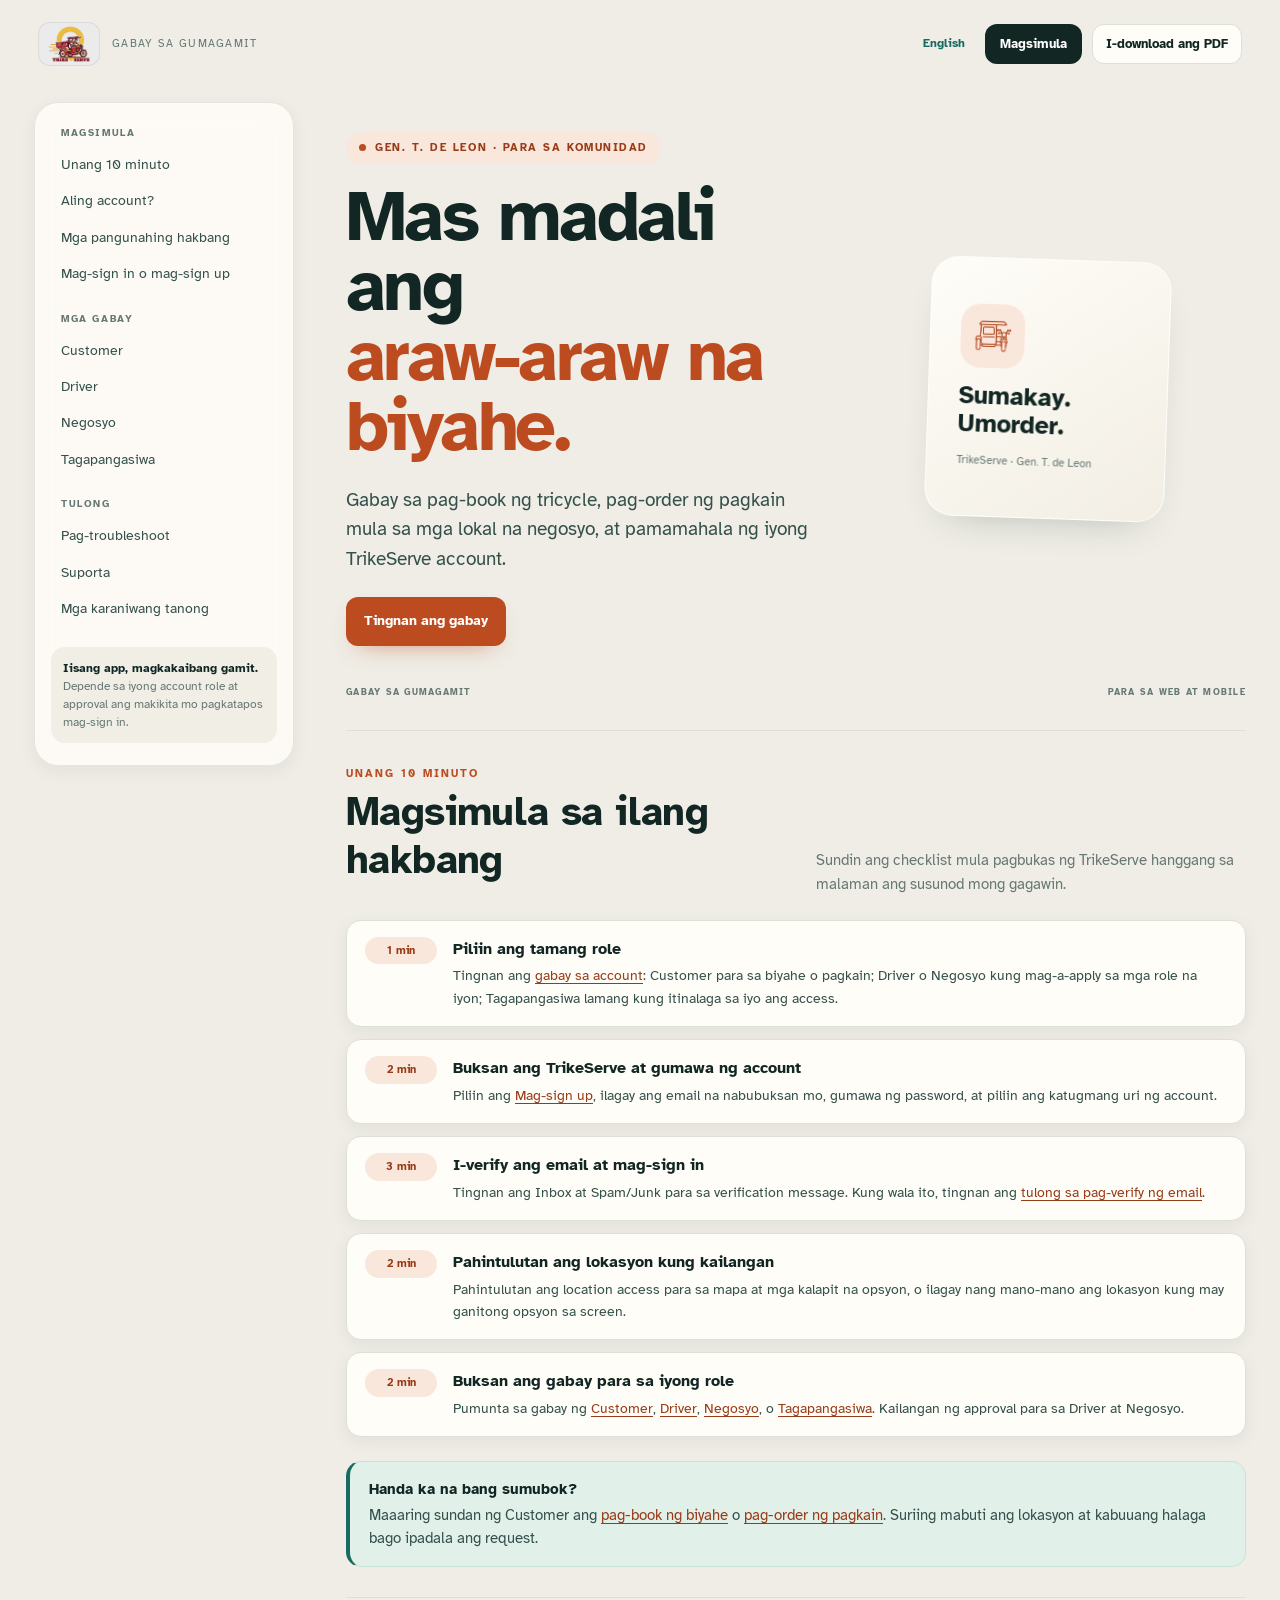
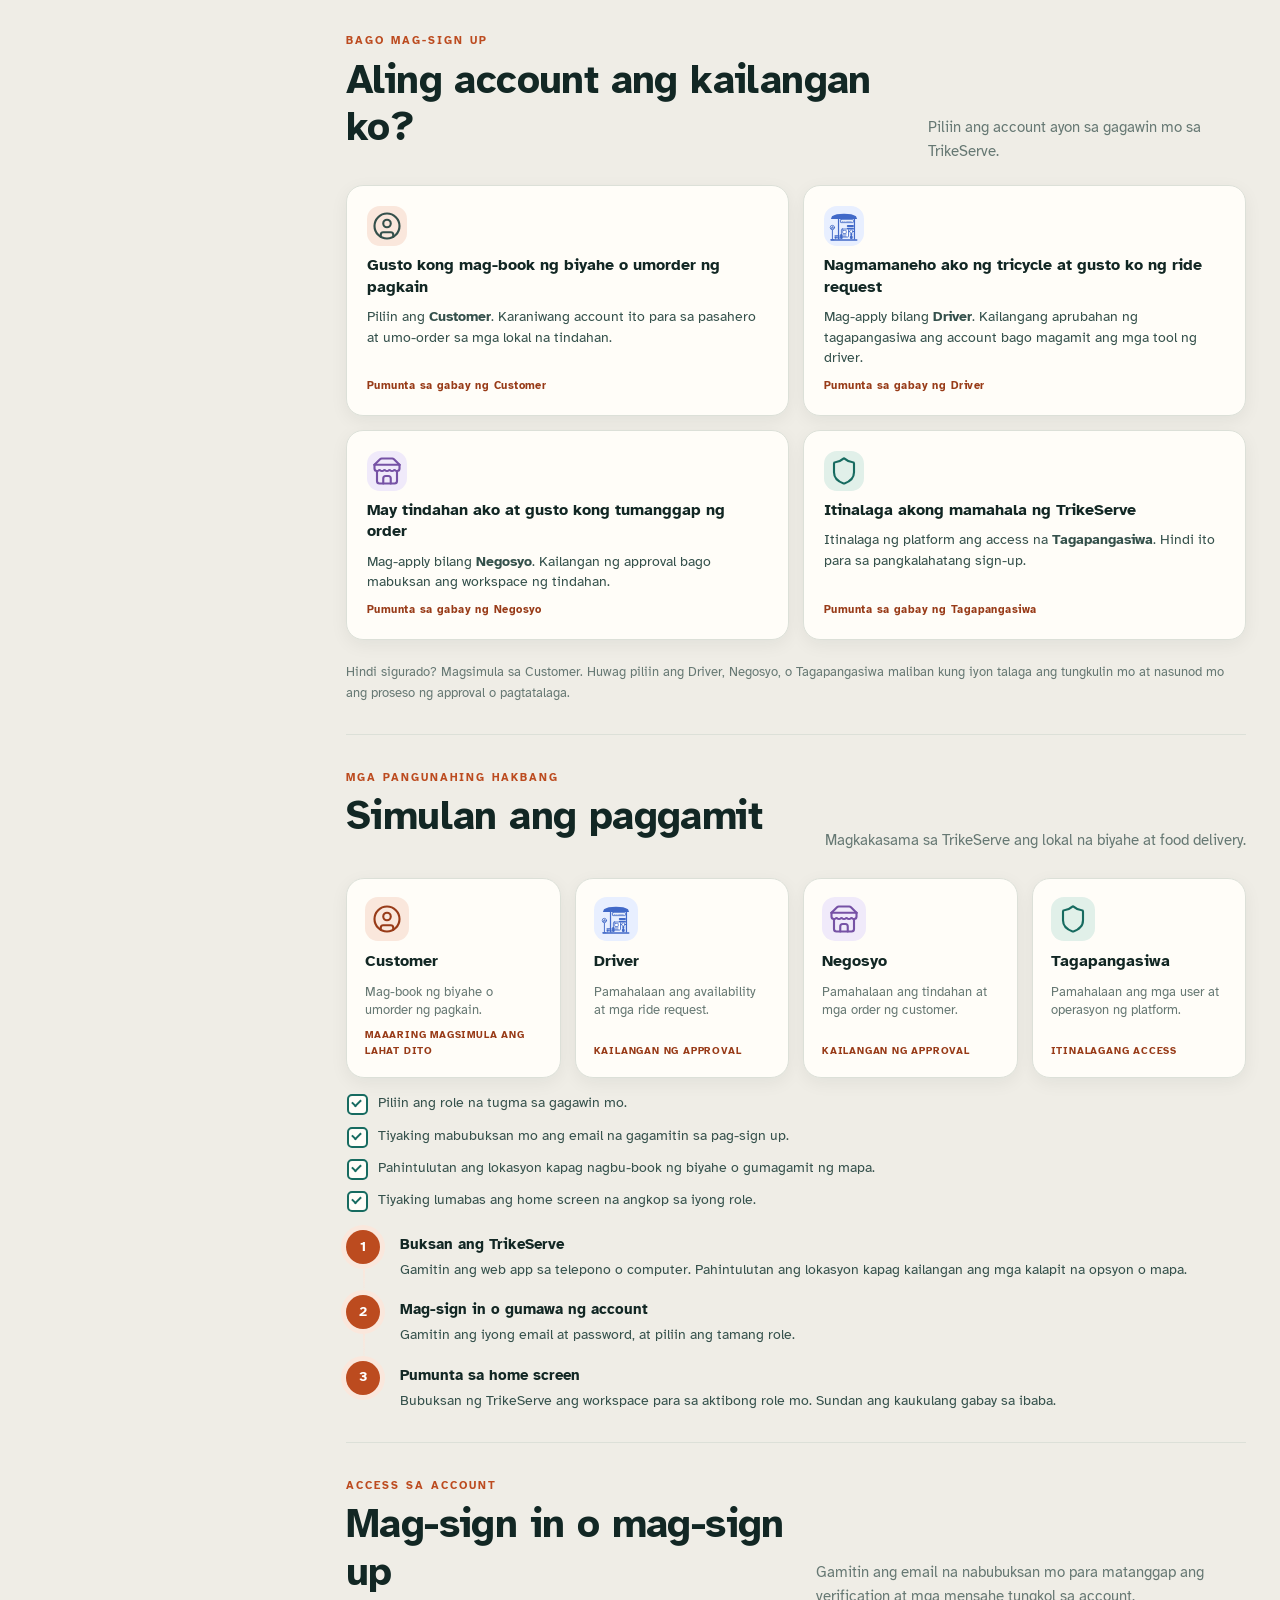
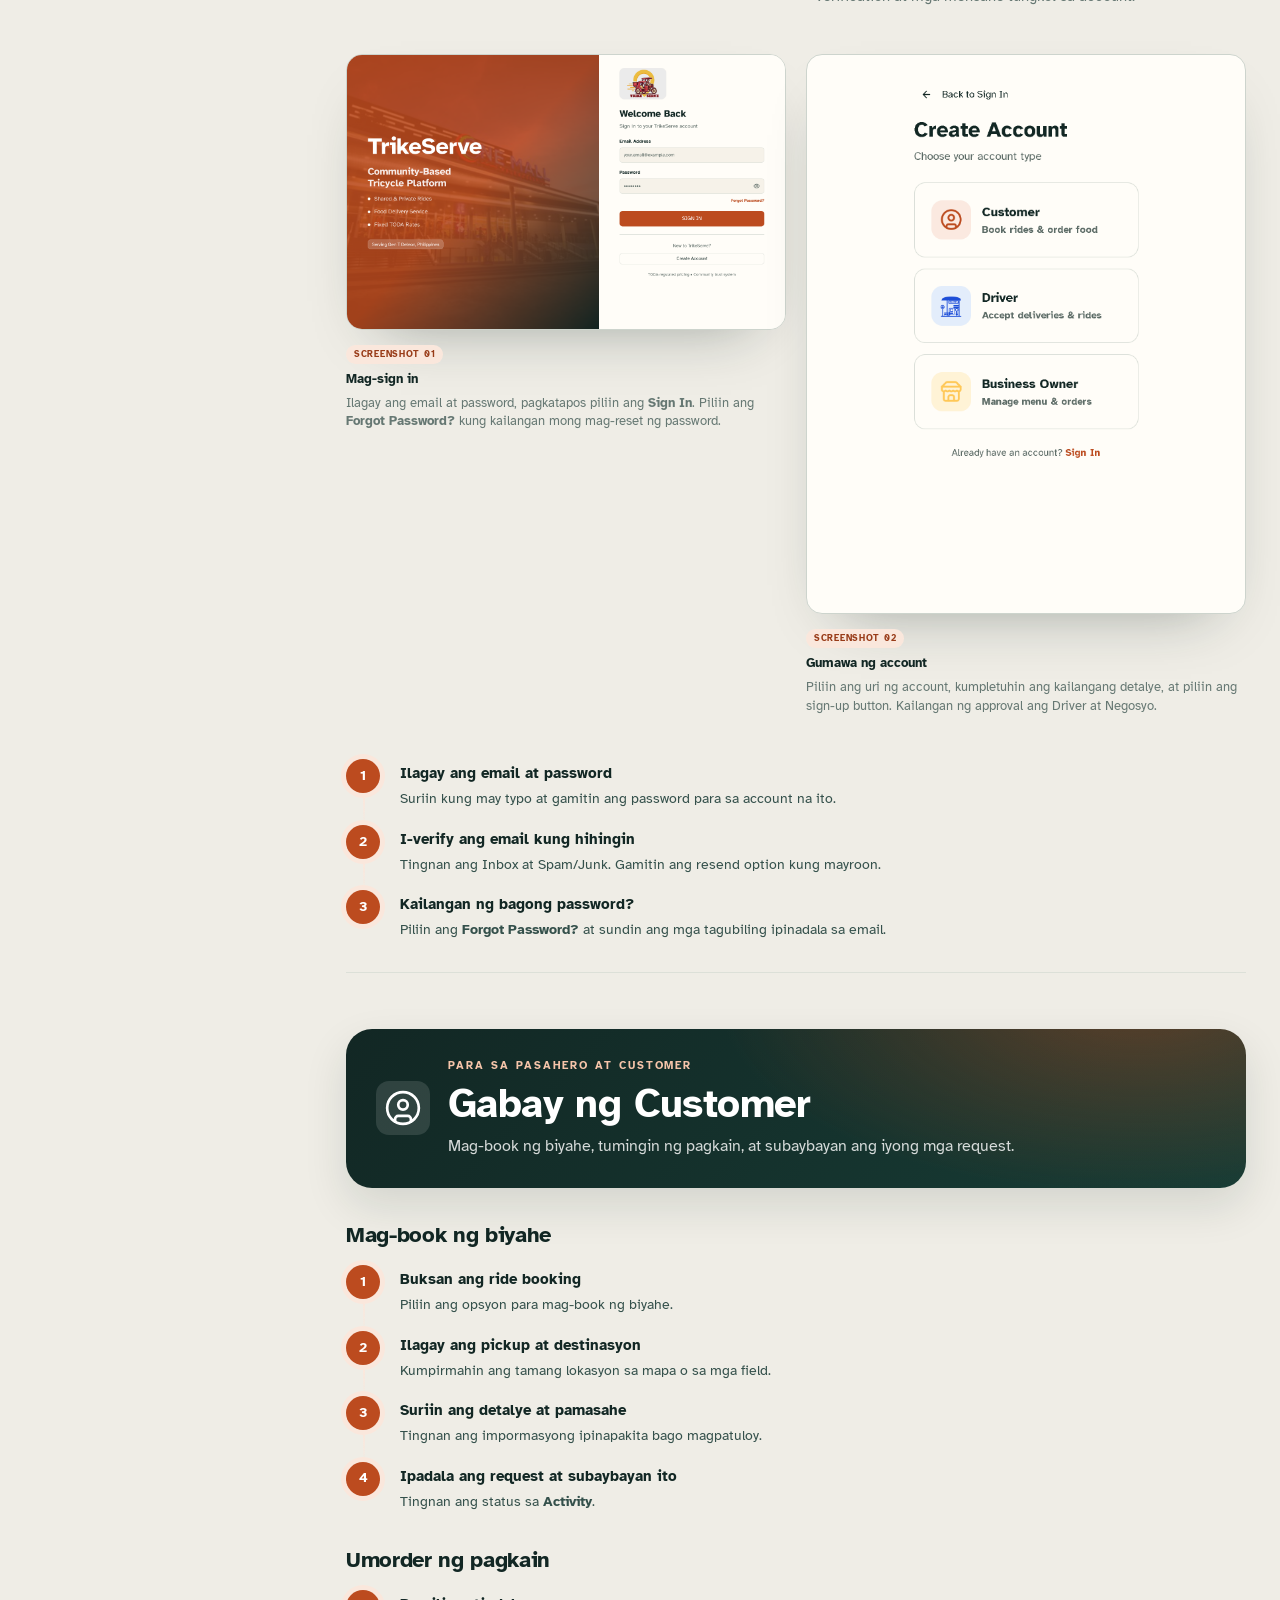
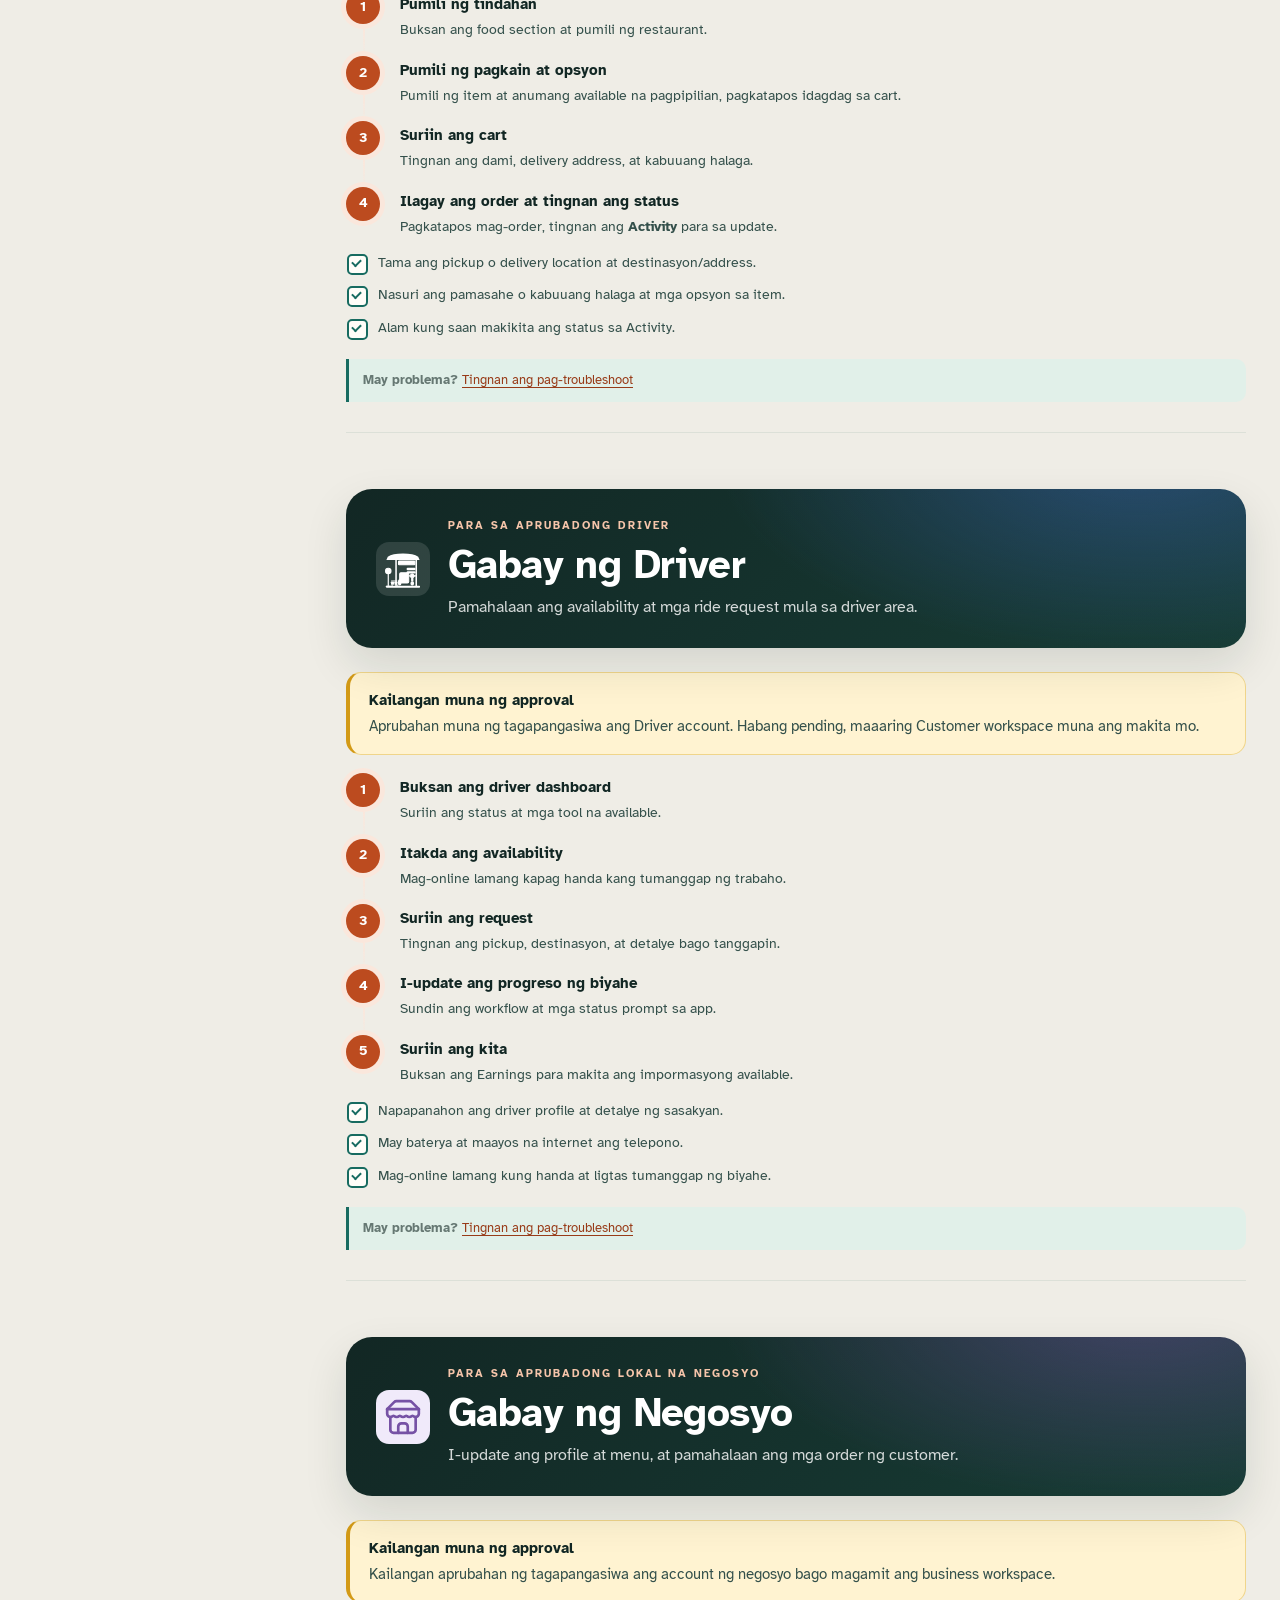
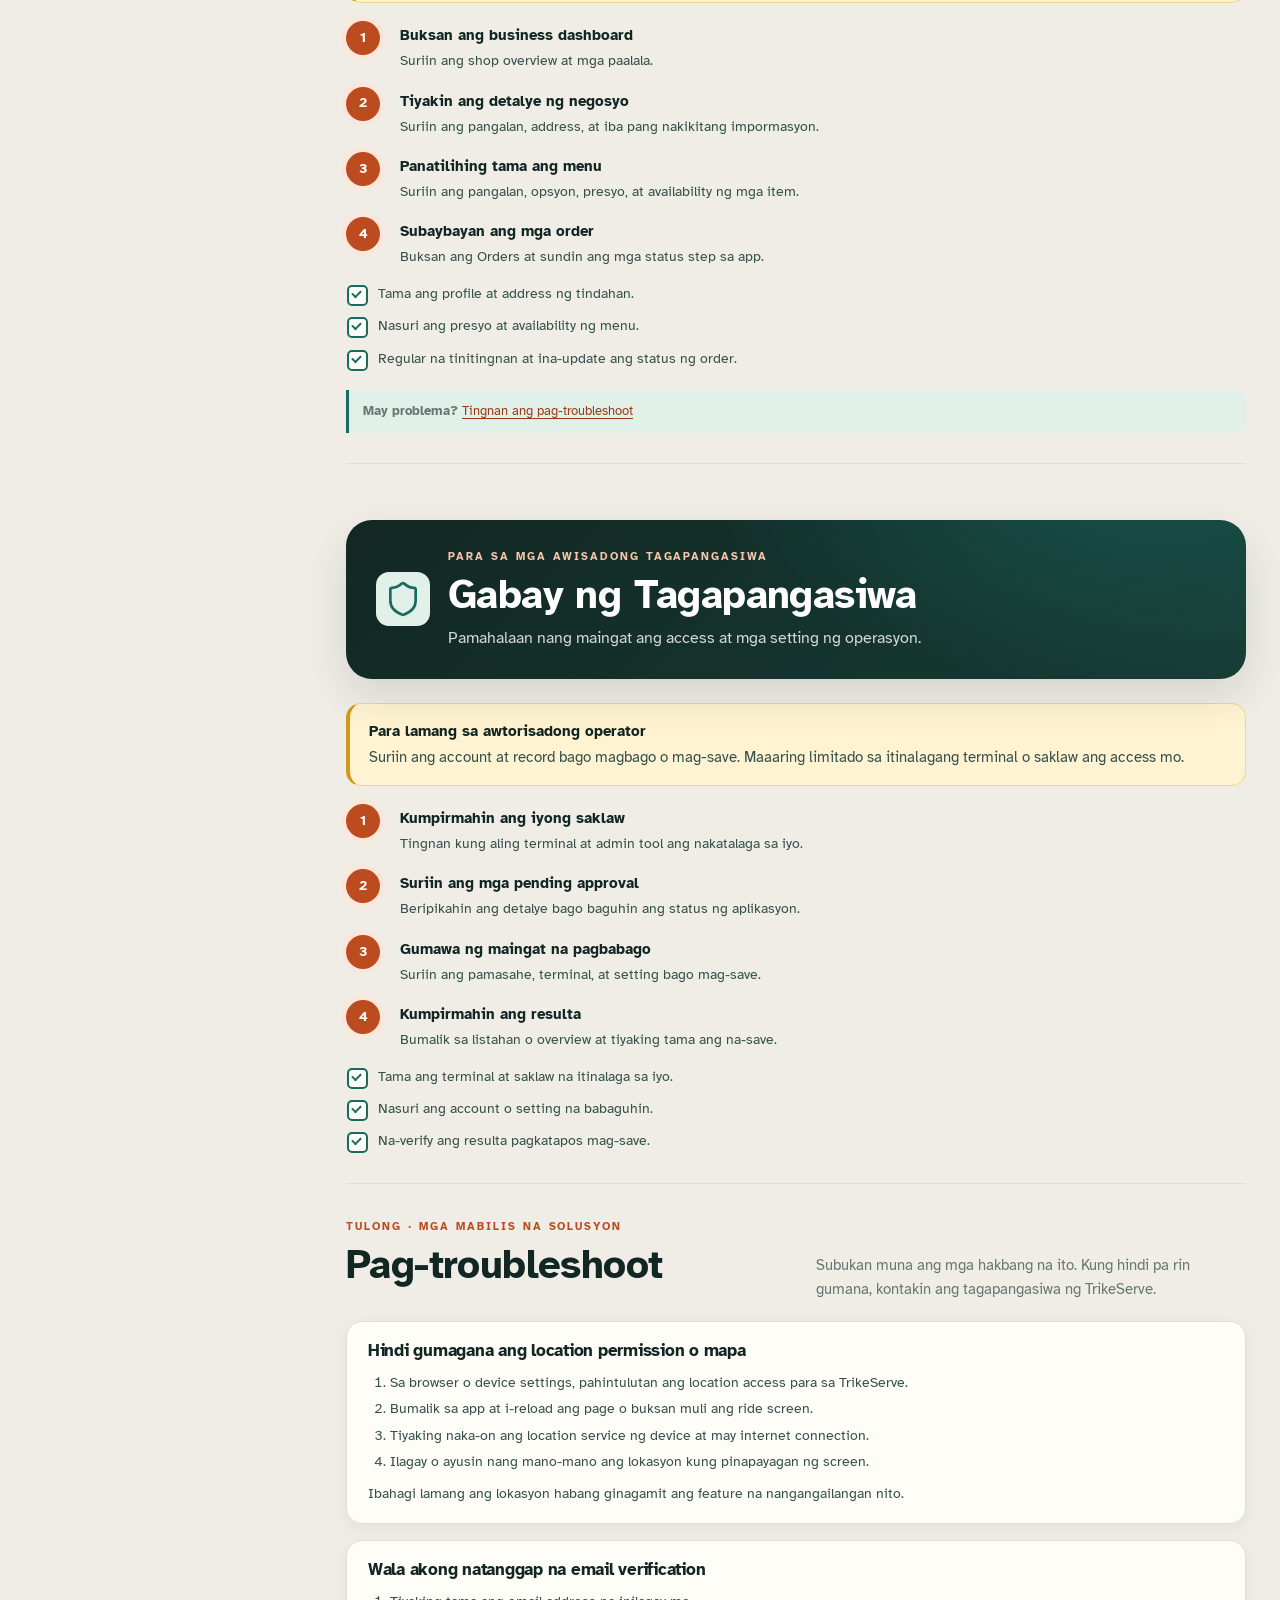
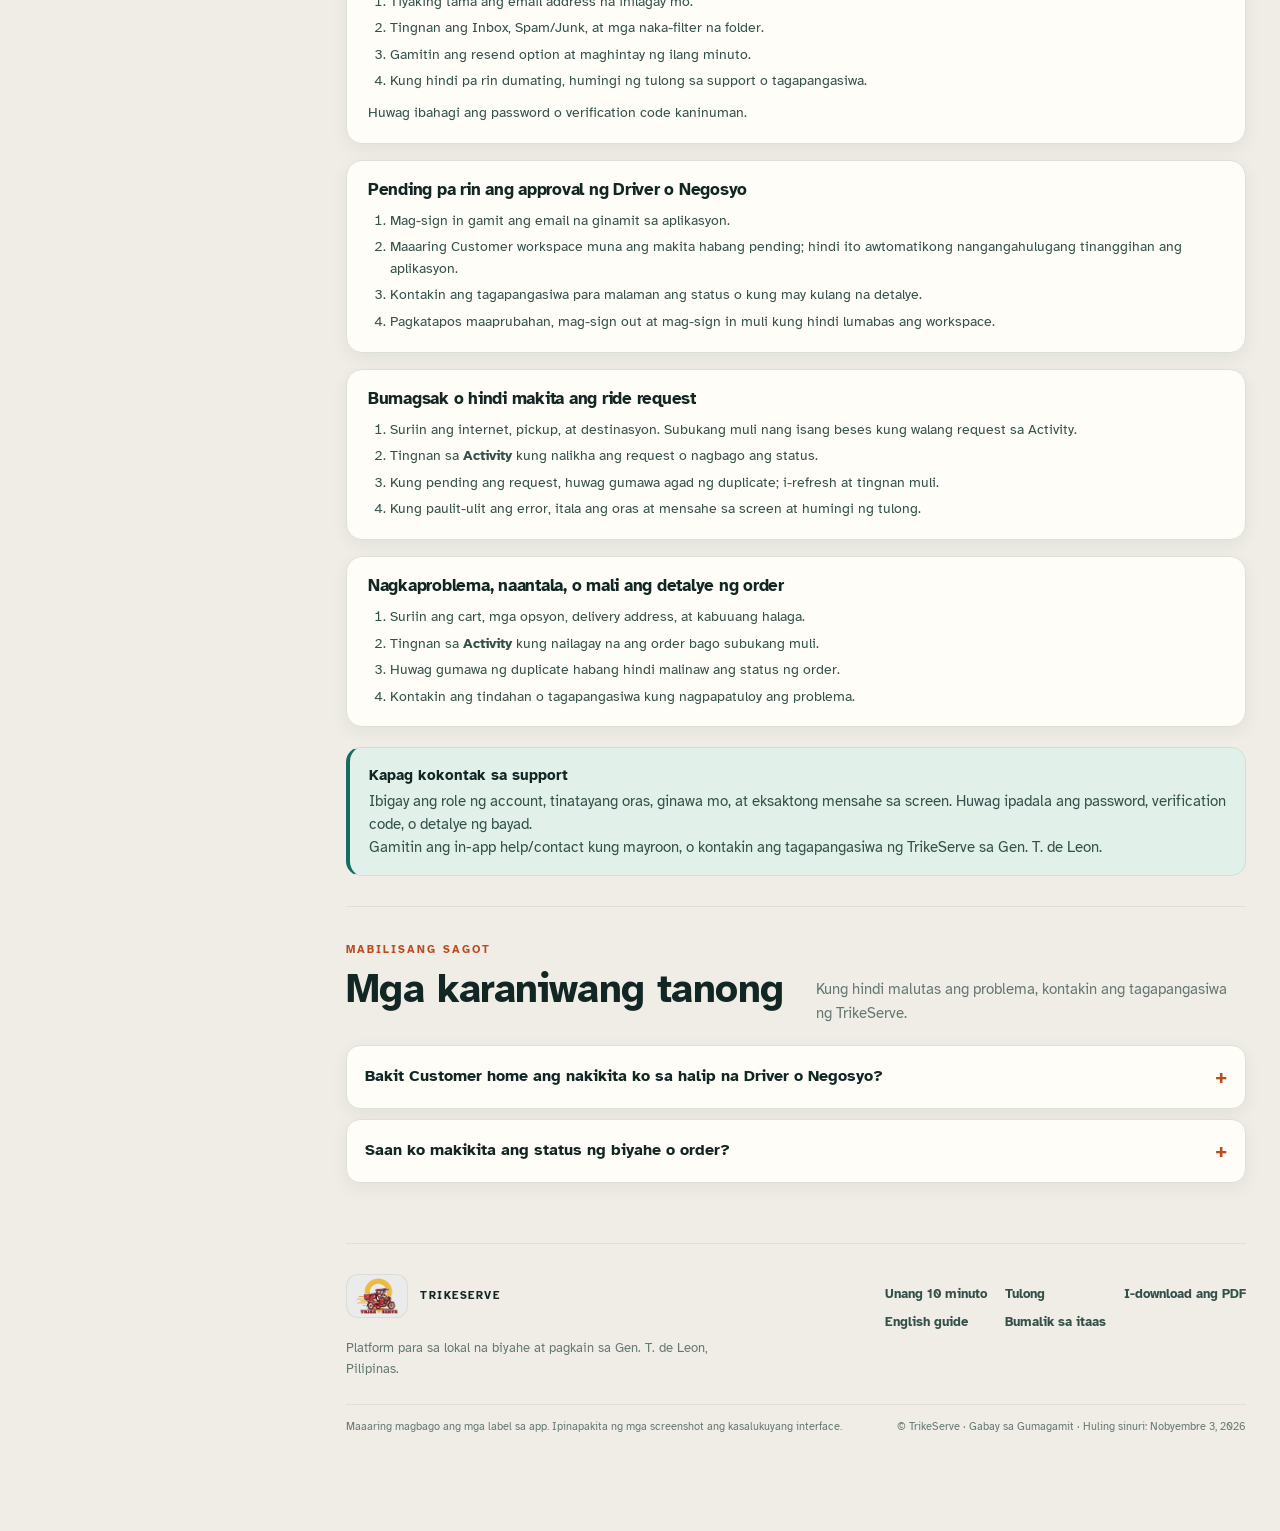
==== commit 943a0dd5: "Restore the approved manual layout and screenshots" ====
--- a/fil/index.html
+++ b/fil/index.html
@@ -96,70 +96,182 @@
   <!-- tricycle: canopy bars, cabin, window, seat lines, rear wheel, handlebar -->
   <rect x="190" y="150" width="76" height="20" rx="10" fill="currentColor"/>
   <rect x="190" y="178" width="76" height="20" rx="10" fill="currentColor"/>
-  <rect x="132" y="192" width="76" height="86" rx="10" fill="#FFFFFF" stroke="currentColor" stroke-width="8"/>
-  <rect x="145" y="205" width="50" height="26" rx="4" fill="#FFFFFF" stroke="currentColor" stroke-width="7"/>
-  <path d="M 147 247 L 192 247 M 147 260 L 192 260" stroke="currentColor" stroke-width="8" stroke-linecap="round"/>
-  <circle cx="244" cy="286" r="30" fill="#FFFFFF" stroke="currentColor" stroke-width="11"/>
-  <circle cx="244" cy="286" r="8" fill="currentColor"/>
-  <path d="M 177 288 L 222 288 L 227 266 M 222 288 L 240 286 M 227 266 L 251 266 L 259 284"
-        fill="none" stroke="currentColor" stroke-width="8" stroke-linecap="round" stroke-linejoin="round"/>
-  <circle cx="263" cy="287" r="15" fill="#FFFFFF" stroke="currentColor" stroke-width="8"/>
-  <circle cx="263" cy="287" r="4" fill="currentColor"/>
-</g>
-</svg></span><b>Gusto kong magmaneho</b><span>Piliin ang <strong>Driver</strong>. Kailangan ng pag-apruba ng TrikeServe admin ang mga driver account.</span><small>Pumunta sa gabay ng Driver</small></a>
-        <a class="decision-card" href="#business"><span class="role-icon business-icon" aria-hidden="true"><svg viewBox="0 0 24 24" fill="none" stroke="currentColor" stroke-width="2" stroke-linecap="round" stroke-linejoin="round" aria-hidden="true" focusable="false"><path d="m3 9 1.5-5h15L21 9"/><path d="M4 9h16v11H4z"/><path d="M9 20v-6h6v6"/><path d="M3 9a3 3 0 0 0 6 0 3 3 0 0 0 6 0 3 3 0 0 0 6 0"/></svg></span><b>May lokal akong negosyo</b><span>Piliin ang <strong>Negosyo</strong> para ilista ang iyong tindahan at pamahalaan ang mga order ng pagkain. Kailangan ng pag-apruba.</span><small>Pumunta sa gabay ng Negosyo</small></a>
-      </div></section>
-      <section class="doc-section" id="quick-start"><div class="section-head"><div><span class="eyebrow">MABILISANG SIMULA</span><h2>Sa isang tingin</h2></div><p>Mga link papunta sa karaniwang gawain.</p></div><div class="quick-grid">
-        <a class="quick-card" href="#customer"><span class="role-icon" aria-hidden="true">C</span><b>Mag-book ng biyahe</b><small>Customer · Ride request</small></a><a class="quick-card" href="#customer"><span class="role-icon" aria-hidden="true">F</span><b>Umorder ng pagkain</b><small>Customer · Lokal na tindahan</small></a><a class="quick-card" href="#rider"><span class="role-icon rider-icon" aria-hidden="true">D</span><b>Tumanggap ng request</b><small>Driver · Mga papasok na request</small></a><a class="quick-card" href="#business"><span class="role-icon business-icon" aria-hidden="true">B</span><b>Pamahalaan ang order</b><small>Negosyo · Dashboard ng order</small></a>
-      </div></section>
-      <section class="doc-section" id="sign-in"><div class="section-head"><div><span class="eyebrow">IYONG ACCOUNT</span><h2>Mag-sign in o mag-sign up</h2></div><p>Gumawa ng tamang uri ng account bago mag-book, magmaneho, o mamahala ng tindahan.</p></div>
-        <div class="role-grid"><article class="role-card"><span class="role-icon" aria-hidden="true"><svg viewBox="0 0 24 24"><circle cx="12" cy="12" r="10"/><circle cx="12" cy="10" r="3"/><path d="M7 20.662V19a2 2 0 0 1 2-2h6a2 2 0 0 1 2 2v1.662"/></svg></span><b>Customer</b><p>Mag-sign up gamit ang iyong email at numero ng telepono. I-verify ang email, pagkatapos ay mag-sign in para mag-book ng biyahe at umorder ng pagkain.</p><small>Approval: hindi kailangan para sa karaniwang customer access.</small></article>
-          <article class="role-card rider" id="rider"><span class="role-icon rider-icon" aria-hidden="true"><svg viewBox="0 0 24 24"><path d="M3 10 5 5h14l2 5"/><path d="M4 10h16v9H4z"/><path d="M7 19v2m10-2v2M8 14h3v3H8zM14 14h3v3h-3z"/></svg></span><b>Driver</b><p>Magparehistro gamit ang iyong detalye at isumite ang mga kailangang dokumento. Hintayin ang pag-apruba bago tumanggap ng request.</p><small>Approval: kailangan ng beripikasyon ng TrikeServe staff.</small></article>
-          <article class="role-card business" id="business"><span class="role-icon business-icon" aria-hidden="true"><svg viewBox="0 0 24 24"><path d="m3 9 1.5-5h15L21 9"/><path d="M4 9h16v11H4z"/><path d="M9 20v-6h6v6"/><path d="M3 9a3 3 0 0 0 6 0 3 3 0 0 0 6 0 3 3 0 0 0 6 0"/></svg></span><b>Negosyo</b><p>Irehistro ang detalye ng tindahan at ibigay ang kailangang impormasyon. Hintayin ang beripikasyon at pag-apruba.</p><small>Approval: kailangan ng beripikasyon ng TrikeServe staff.</small></article>
-          <article class="role-card admin" id="admin"><span class="role-icon admin-icon" aria-hidden="true"><svg viewBox="0 0 24 24"><path d="M12 3 20 6v5c0 5-3.4 8.1-8 10-4.6-1.9-8-5-8-10V6z"/><path d="m9 12 2 2 4-5"/></svg></span><b>Tagapangasiwa</b><p>Itinatalaga ng may-ari ng system ang admin access. Huwag gumawa ng admin account kung hindi ito ipinag-utos sa iyo.</p><small>Approval: pinamamahalaan ng may-ari ng system ang access.</small></article>
-        </div>
-        <div class="callout warn"><b>Kaligtasan ng account</b><p>Huwag ibahagi ang iyong password o verification code. Hindi hihilingin ng TrikeServe staff na ipadala ang mga ito sa chat.</p></div>
+  <rect x="132" y="192" width="76" height="86" rx="10" fill="#FFFFFF" stroke="currentColor" stroke-width="9"/>
+  <rect x="146" y="206" width="38" height="34" rx="4" fill="#FFFFFF" stroke="currentColor" stroke-width="8"/>
+  <rect x="146" y="250" width="42" height="9" rx="4.5" fill="currentColor"/>
+  <rect x="146" y="264" width="42" height="9" rx="4.5" fill="currentColor"/>
+  <rect x="118" y="246" width="28" height="52" rx="14" fill="currentColor"/>
+  <circle cx="238" cy="218" r="17" fill="#FFFFFF" stroke="currentColor" stroke-width="8"/>
+  <rect x="206" y="213" width="18" height="10" rx="5" fill="currentColor"/>
+  <rect x="253" y="213" width="20" height="10" rx="5" fill="currentColor"/>
+  <rect x="228" y="234" width="20" height="32" rx="9" fill="currentColor"/>
+  <rect x="223" y="264" width="30" height="34" rx="13" fill="currentColor"/>
+
+  <!-- ground -->
+  <rect x="16" y="302" width="288" height="15" rx="7.5" fill="currentColor"/>
+</g></svg></span><b>Nagmamaneho ako ng tricycle at gusto ko ng ride request</b><span>Mag-apply bilang <strong>Driver</strong>. Kailangang aprubahan ng tagapangasiwa ang account bago magamit ang mga tool ng driver.</span><small>Pumunta sa gabay ng Driver</small></a>
+        <a class="decision-card" href="#business"><span class="role-icon business-icon" aria-hidden="true"><svg viewBox="0 0 24 24" fill="none" stroke="currentColor" stroke-width="2" stroke-linecap="round" stroke-linejoin="round" aria-hidden="true" focusable="false"><path d="m2 7 4.41-4.41A2 2 0 0 1 7.83 2h8.34a2 2 0 0 1 1.42.59L22 7"/><path d="M4 12v8a2 2 0 0 0 2 2h12a2 2 0 0 0 2-2v-8"/><path d="M15 22v-4a2 2 0 0 0-2-2h-2a2 2 0 0 0-2 2v4"/><path d="M2 7h20"/><path d="M22 7v3a2 2 0 0 1-2 2a2.7 2.7 0 0 1-1.59-.63.7.7 0 0 0-.82 0A2.7 2.7 0 0 1 16 12a2.7 2.7 0 0 1-1.59-.63.7.7 0 0 0-.82 0A2.7 2.7 0 0 1 12 12a2.7 2.7 0 0 1-1.59-.63.7.7 0 0 0-.82 0A2.7 2.7 0 0 1 8 12a2.7 2.7 0 0 1-1.59-.63.7.7 0 0 0-.82 0A2.7 2.7 0 0 1 4 12a2 2 0 0 1-2-2V7"/></svg></span><b>May tindahan ako at gusto kong tumanggap ng order</b><span>Mag-apply bilang <strong>Negosyo</strong>. Kailangan ng approval bago mabuksan ang workspace ng tindahan.</span><small>Pumunta sa gabay ng Negosyo</small></a>
+        <a class="decision-card" href="#admin"><span class="role-icon admin-icon" aria-hidden="true"><svg viewBox="0 0 24 24" fill="none" stroke="currentColor" stroke-width="2" stroke-linecap="round" stroke-linejoin="round" aria-hidden="true" focusable="false"><path d="M20 13c0 5-3.5 7.5-7.66 8.95a1 1 0 0 1-.67-.01C7.5 20.5 4 18 4 13V6a1 1 0 0 1 1-1c2 0 4.5-1.2 6.24-2.72a1.17 1.17 0 0 1 1.52 0C14.51 3.81 17 5 19 5a1 1 0 0 1 1 1z"/></svg></span><b>Itinalaga akong mamahala ng TrikeServe</b><span>Itinalaga ng platform ang access na <strong>Tagapangasiwa</strong>. Hindi ito para sa pangkalahatang sign-up.</span><small>Pumunta sa gabay ng Tagapangasiwa</small></a>
+      </div><p class="decision-note">Hindi sigurado? Magsimula sa Customer. Huwag piliin ang Driver, Negosyo, o Tagapangasiwa maliban kung iyon talaga ang tungkulin mo at nasunod mo ang proseso ng approval o pagtatalaga.</p></section>
+      <section class="doc-section" id="quick-start"><div class="section-head"><div><span class="eyebrow">MGA PANGUNAHING HAKBANG</span><h2>Simulan ang paggamit</h2></div><p>Magkakasama sa TrikeServe ang lokal na biyahe at food delivery.</p></div><div class="role-grid"><a class="role-card customer" href="#customer"><span class="role-icon" aria-hidden="true"><svg viewBox="0 0 24 24" fill="none" stroke="currentColor" stroke-width="2" stroke-linecap="round" stroke-linejoin="round" aria-hidden="true" focusable="false"><circle cx="12" cy="12" r="10"/><circle cx="12" cy="10" r="3"/><path d="M7 20.662V19a2 2 0 0 1 2-2h6a2 2 0 0 1 2 2v1.662"/></svg></span><b>Customer</b><span>Mag-book ng biyahe o umorder ng pagkain.</span><small>Maaaring magsimula ang lahat dito</small></a><a class="role-card rider" href="#rider"><span class="role-icon rider-icon" aria-hidden="true"><svg viewBox="0 0 320 320" fill="currentColor" aria-hidden="true" focusable="false"><!--
+  The TrikeServe terminal icon, traced from the supplied artwork and kept as the
+  one copy of it (TerminalIcon.tsx reads this file raw and substitutes the
+  terminal's colour into it).
+
+  The background is deliberately absent. The source image was a rounded white
+  tile, and that tile is exactly what has to go: painted onto a pale map or a
+  light card it reads as a box *around* the terminal rather than the terminal
+  itself, and the drop-off checks draw this icon on top of roads.
+
+  Every stroke and fill is `currentColor` — the token TerminalIcon.tsx replaces
+  with the terminal's own hex — except the sign board, the cabin and the window
+  interiors, which stay white so the icon keeps its internal contrast whatever
+  hue an admin picks. A single-colour icon is unreadable on a pale yellow
+  terminal.
+
+  Coordinates are absolute in a 320x320 box so this can be dropped straight into
+  either an <svg> element or a Google Maps data URI.
+-->
+<g>
+  <!-- canopy: flat underside, domed top -->
+  <path d="M 20 84 L 32 56 C 58 37 100 29 160 29 C 220 29 262 37 288 56 L 300 84 Z" fill="currentColor"/>
+  <!-- posts -->
+  <rect x="95" y="80" width="13" height="224" fill="currentColor"/>
+  <rect x="265" y="80" width="13" height="224" fill="currentColor"/>
+
+  <!-- hanging sign board; textLength forces it to fit whatever font resolves -->
+  <rect x="122" y="92" width="138" height="32" rx="6" fill="#FFFFFF" stroke="currentColor" stroke-width="9"/>
+  <text x="191" y="114" font-family="Arial, Helvetica, sans-serif" font-size="17"
+        font-weight="700" fill="currentColor" text-anchor="middle"
+        textLength="116" lengthAdjust="spacingAndGlyphs">TRICYCLE TERMINAL</text>
+
+  <!-- stop sign on its post, with a tiny tricycle pictogram inside -->
+  <circle cx="36" cy="176" r="23" fill="#FFFFFF" stroke="currentColor" stroke-width="9"/>
+  <rect x="30" y="163" width="13" height="9" rx="4.5" fill="currentColor"/>
+  <rect x="22" y="172" width="28" height="15" rx="4" fill="currentColor"/>
+  <circle cx="27" cy="190" r="5" fill="currentColor"/>
+  <circle cx="45" cy="190" r="5" fill="currentColor"/>
+  <rect x="31" y="199" width="10" height="103" fill="currentColor"/>
+  <rect x="14" y="300" width="44" height="12" rx="6" fill="currentColor"/>
+
+  <!-- bench -->
+  <rect x="58" y="256" width="56" height="9" rx="4.5" fill="currentColor"/>
+  <rect x="59" y="268" width="25" height="24" rx="4" fill="currentColor"/>
+  <rect x="88" y="268" width="25" height="24" rx="4" fill="currentColor"/>
+  <rect x="64" y="292" width="8" height="12" fill="currentColor"/>
+  <rect x="112" y="292" width="8" height="12" fill="currentColor"/>
+
+  <!-- tricycle: canopy bars, cabin, window, seat lines, rear wheel, handlebar -->
+  <rect x="190" y="150" width="76" height="20" rx="10" fill="currentColor"/>
+  <rect x="190" y="178" width="76" height="20" rx="10" fill="currentColor"/>
+  <rect x="132" y="192" width="76" height="86" rx="10" fill="#FFFFFF" stroke="currentColor" stroke-width="9"/>
+  <rect x="146" y="206" width="38" height="34" rx="4" fill="#FFFFFF" stroke="currentColor" stroke-width="8"/>
+  <rect x="146" y="250" width="42" height="9" rx="4.5" fill="currentColor"/>
+  <rect x="146" y="264" width="42" height="9" rx="4.5" fill="currentColor"/>
+  <rect x="118" y="246" width="28" height="52" rx="14" fill="currentColor"/>
+  <circle cx="238" cy="218" r="17" fill="#FFFFFF" stroke="currentColor" stroke-width="8"/>
+  <rect x="206" y="213" width="18" height="10" rx="5" fill="currentColor"/>
+  <rect x="253" y="213" width="20" height="10" rx="5" fill="currentColor"/>
+  <rect x="228" y="234" width="20" height="32" rx="9" fill="currentColor"/>
+  <rect x="223" y="264" width="30" height="34" rx="13" fill="currentColor"/>
+
+  <!-- ground -->
+  <rect x="16" y="302" width="288" height="15" rx="7.5" fill="currentColor"/>
+</g></svg></span><b>Driver</b><span>Pamahalaan ang availability at mga ride request.</span><small>Kailangan ng approval</small></a><a class="role-card business" href="#business"><span class="role-icon business-icon" aria-hidden="true"><svg viewBox="0 0 24 24" fill="none" stroke="currentColor" stroke-width="2" stroke-linecap="round" stroke-linejoin="round" aria-hidden="true" focusable="false"><path d="m2 7 4.41-4.41A2 2 0 0 1 7.83 2h8.34a2 2 0 0 1 1.42.59L22 7"/><path d="M4 12v8a2 2 0 0 0 2 2h12a2 2 0 0 0 2-2v-8"/><path d="M15 22v-4a2 2 0 0 0-2-2h-2a2 2 0 0 0-2 2v4"/><path d="M2 7h20"/><path d="M22 7v3a2 2 0 0 1-2 2a2.7 2.7 0 0 1-1.59-.63.7.7 0 0 0-.82 0A2.7 2.7 0 0 1 16 12a2.7 2.7 0 0 1-1.59-.63.7.7 0 0 0-.82 0A2.7 2.7 0 0 1 12 12a2.7 2.7 0 0 1-1.59-.63.7.7 0 0 0-.82 0A2.7 2.7 0 0 1 8 12a2.7 2.7 0 0 1-1.59-.63.7.7 0 0 0-.82 0A2.7 2.7 0 0 1 4 12a2 2 0 0 1-2-2V7"/></svg></span><b>Negosyo</b><span>Pamahalaan ang tindahan at mga order ng customer.</span><small>Kailangan ng approval</small></a><a class="role-card admin" href="#admin"><span class="role-icon admin-icon" aria-hidden="true"><svg viewBox="0 0 24 24" fill="none" stroke="currentColor" stroke-width="2" stroke-linecap="round" stroke-linejoin="round" aria-hidden="true" focusable="false"><path d="M20 13c0 5-3.5 7.5-7.66 8.95a1 1 0 0 1-.67-.01C7.5 20.5 4 18 4 13V6a1 1 0 0 1 1-1c2 0 4.5-1.2 6.24-2.72a1.17 1.17 0 0 1 1.52 0C14.51 3.81 17 5 19 5a1 1 0 0 1 1 1z"/></svg></span><b>Tagapangasiwa</b><span>Pamahalaan ang mga user at operasyon ng platform.</span><small>Itinalagang access</small></a></div><ul class="task-checklist"><li>Piliin ang role na tugma sa gagawin mo.</li><li>Tiyaking mabubuksan mo ang email na gagamitin sa pag-sign up.</li><li>Pahintulutan ang lokasyon kapag nagbu-book ng biyahe o gumagamit ng mapa.</li><li>Tiyaking lumabas ang home screen na angkop sa iyong role.</li></ul><ol class="steps"><li><b>Buksan ang TrikeServe</b><span>Gamitin ang web app sa telepono o computer. Pahintulutan ang lokasyon kapag kailangan ang mga kalapit na opsyon o mapa.</span></li><li><b>Mag-sign in o gumawa ng account</b><span>Gamitin ang iyong email at password, at piliin ang tamang role.</span></li><li><b>Pumunta sa home screen</b><span>Bubuksan ng TrikeServe ang workspace para sa aktibong role mo. Sundan ang kaukulang gabay sa ibaba.</span></li></ol></section>
+      <section class="doc-section" id="sign-in"><div class="section-head"><div><span class="eyebrow">ACCESS SA ACCOUNT</span><h2>Mag-sign in o mag-sign up</h2></div><p>Gamitin ang email na nabubuksan mo para matanggap ang verification at mga mensahe tungkol sa account.</p></div><div class="figure-grid"><figure class="shot"><div class="browser-frame"><img src="../assets/screenshots/01-sign-in.png" alt="Pahina ng pag-sign in sa TrikeServe"></div><figcaption><b>Mag-sign in</b>Ilagay ang email at password, pagkatapos piliin ang <strong>Sign In</strong>. Piliin ang <strong>Forgot Password?</strong> kung kailangan mong mag-reset ng password.</figcaption></figure><figure class="shot"><div class="browser-frame"><img src="../assets/screenshots/02-sign-up.png" alt="Pahina ng paggawa ng TrikeServe account"></div><figcaption><b>Gumawa ng account</b>Piliin ang uri ng account, kumpletuhin ang kailangang detalye, at piliin ang sign-up button. Kailangan ng approval ang Driver at Negosyo.</figcaption></figure></div><ol class="steps"><li><b>Ilagay ang email at password</b><span>Suriin kung may typo at gamitin ang password para sa account na ito.</span></li><li><b>I-verify ang email kung hihingin</b><span>Tingnan ang Inbox at Spam/Junk. Gamitin ang resend option kung mayroon.</span></li><li><b>Kailangan ng bagong password?</b><span>Piliin ang <strong>Forgot Password?</strong> at sundin ang mga tagubiling ipinadala sa email.</span></li></ol></section>
+      <section class="doc-section" id="customer"><div class="role-banner customer-banner"><span class="role-icon" aria-hidden="true"><svg viewBox="0 0 24 24" fill="none" stroke="currentColor" stroke-width="2" stroke-linecap="round" stroke-linejoin="round" aria-hidden="true" focusable="false"><circle cx="12" cy="12" r="10"/><circle cx="12" cy="10" r="3"/><path d="M7 20.662V19a2 2 0 0 1 2-2h6a2 2 0 0 1 2 2v1.662"/></svg></span><div><span class="eyebrow">PARA SA PASAHERO AT CUSTOMER</span><h2>Gabay ng Customer</h2><p>Mag-book ng biyahe, tumingin ng pagkain, at subaybayan ang iyong mga request.</p></div></div><h3>Mag-book ng biyahe</h3><ol class="steps"><li><b>Buksan ang ride booking</b><span>Piliin ang opsyon para mag-book ng biyahe.</span></li><li><b>Ilagay ang pickup at destinasyon</b><span>Kumpirmahin ang tamang lokasyon sa mapa o sa mga field.</span></li><li><b>Suriin ang detalye at pamasahe</b><span>Tingnan ang impormasyong ipinapakita bago magpatuloy.</span></li><li><b>Ipadala ang request at subaybayan ito</b><span>Tingnan ang status sa <strong>Activity</strong>.</span></li></ol><h3>Umorder ng pagkain</h3><ol class="steps"><li><b>Pumili ng tindahan</b><span>Buksan ang food section at pumili ng restaurant.</span></li><li><b>Pumili ng pagkain at opsyon</b><span>Pumili ng item at anumang available na pagpipilian, pagkatapos idagdag sa cart.</span></li><li><b>Suriin ang cart</b><span>Tingnan ang dami, delivery address, at kabuuang halaga.</span></li><li><b>Ilagay ang order at tingnan ang status</b><span>Pagkatapos mag-order, tingnan ang <strong>Activity</strong> para sa update.</span></li></ol><ul class="task-checklist"><li>Tama ang pickup o delivery location at destinasyon/address.</li><li>Nasuri ang pamasahe o kabuuang halaga at mga opsyon sa item.</li><li>Alam kung saan makikita ang status sa Activity.</li></ul><p class="related-links"><strong>May problema?</strong> <a href="#troubleshooting">Tingnan ang pag-troubleshoot</a></p></section>
+      <section class="doc-section" id="rider"><div class="role-banner rider-banner"><span class="role-icon rider-icon" aria-hidden="true"><svg viewBox="0 0 320 320" fill="currentColor" aria-hidden="true" focusable="false"><!--
+  The TrikeServe terminal icon, traced from the supplied artwork and kept as the
+  one copy of it (TerminalIcon.tsx reads this file raw and substitutes the
+  terminal's colour into it).
+
+  The background is deliberately absent. The source image was a rounded white
+  tile, and that tile is exactly what has to go: painted onto a pale map or a
+  light card it reads as a box *around* the terminal rather than the terminal
+  itself, and the drop-off checks draw this icon on top of roads.
+
+  Every stroke and fill is `currentColor` — the token TerminalIcon.tsx replaces
+  with the terminal's own hex — except the sign board, the cabin and the window
+  interiors, which stay white so the icon keeps its internal contrast whatever
+  hue an admin picks. A single-colour icon is unreadable on a pale yellow
+  terminal.
+
+  Coordinates are absolute in a 320x320 box so this can be dropped straight into
+  either an <svg> element or a Google Maps data URI.
+-->
+<g>
+  <!-- canopy: flat underside, domed top -->
+  <path d="M 20 84 L 32 56 C 58 37 100 29 160 29 C 220 29 262 37 288 56 L 300 84 Z" fill="currentColor"/>
+  <!-- posts -->
+  <rect x="95" y="80" width="13" height="224" fill="currentColor"/>
+  <rect x="265" y="80" width="13" height="224" fill="currentColor"/>
+
+  <!-- hanging sign board; textLength forces it to fit whatever font resolves -->
+  <rect x="122" y="92" width="138" height="32" rx="6" fill="#FFFFFF" stroke="currentColor" stroke-width="9"/>
+  <text x="191" y="114" font-family="Arial, Helvetica, sans-serif" font-size="17"
+        font-weight="700" fill="currentColor" text-anchor="middle"
+        textLength="116" lengthAdjust="spacingAndGlyphs">TRICYCLE TERMINAL</text>
+
+  <!-- stop sign on its post, with a tiny tricycle pictogram inside -->
+  <circle cx="36" cy="176" r="23" fill="#FFFFFF" stroke="currentColor" stroke-width="9"/>
+  <rect x="30" y="163" width="13" height="9" rx="4.5" fill="currentColor"/>
+  <rect x="22" y="172" width="28" height="15" rx="4" fill="currentColor"/>
+  <circle cx="27" cy="190" r="5" fill="currentColor"/>
+  <circle cx="45" cy="190" r="5" fill="currentColor"/>
+  <rect x="31" y="199" width="10" height="103" fill="currentColor"/>
+  <rect x="14" y="300" width="44" height="12" rx="6" fill="currentColor"/>
+
+  <!-- bench -->
+  <rect x="58" y="256" width="56" height="9" rx="4.5" fill="currentColor"/>
+  <rect x="59" y="268" width="25" height="24" rx="4" fill="currentColor"/>
+  <rect x="88" y="268" width="25" height="24" rx="4" fill="currentColor"/>
+  <rect x="64" y="292" width="8" height="12" fill="currentColor"/>
+  <rect x="112" y="292" width="8" height="12" fill="currentColor"/>
+
+  <!-- tricycle: canopy bars, cabin, window, seat lines, rear wheel, handlebar -->
+  <rect x="190" y="150" width="76" height="20" rx="10" fill="currentColor"/>
+  <rect x="190" y="178" width="76" height="20" rx="10" fill="currentColor"/>
+  <rect x="132" y="192" width="76" height="86" rx="10" fill="#FFFFFF" stroke="currentColor" stroke-width="9"/>
+  <rect x="146" y="206" width="38" height="34" rx="4" fill="#FFFFFF" stroke="currentColor" stroke-width="8"/>
+  <rect x="146" y="250" width="42" height="9" rx="4.5" fill="currentColor"/>
+  <rect x="146" y="264" width="42" height="9" rx="4.5" fill="currentColor"/>
+  <rect x="118" y="246" width="28" height="52" rx="14" fill="currentColor"/>
+  <circle cx="238" cy="218" r="17" fill="#FFFFFF" stroke="currentColor" stroke-width="8"/>
+  <rect x="206" y="213" width="18" height="10" rx="5" fill="currentColor"/>
+  <rect x="253" y="213" width="20" height="10" rx="5" fill="currentColor"/>
+  <rect x="228" y="234" width="20" height="32" rx="9" fill="currentColor"/>
+  <rect x="223" y="264" width="30" height="34" rx="13" fill="currentColor"/>
+
+  <!-- ground -->
+  <rect x="16" y="302" width="288" height="15" rx="7.5" fill="currentColor"/>
+</g></svg></span><div><span class="eyebrow">PARA SA APRUBADONG DRIVER</span><h2>Gabay ng Driver</h2><p>Pamahalaan ang availability at mga ride request mula sa driver area.</p></div></div><div class="callout warning"><b>Kailangan muna ng approval</b><p>Aprubahan muna ng tagapangasiwa ang Driver account. Habang pending, maaaring Customer workspace muna ang makita mo.</p></div><ol class="steps"><li><b>Buksan ang driver dashboard</b><span>Suriin ang status at mga tool na available.</span></li><li><b>Itakda ang availability</b><span>Mag-online lamang kapag handa kang tumanggap ng trabaho.</span></li><li><b>Suriin ang request</b><span>Tingnan ang pickup, destinasyon, at detalye bago tanggapin.</span></li><li><b>I-update ang progreso ng biyahe</b><span>Sundin ang workflow at mga status prompt sa app.</span></li><li><b>Suriin ang kita</b><span>Buksan ang Earnings para makita ang impormasyong available.</span></li></ol><ul class="task-checklist"><li>Napapanahon ang driver profile at detalye ng sasakyan.</li><li>May baterya at maayos na internet ang telepono.</li><li>Mag-online lamang kung handa at ligtas tumanggap ng biyahe.</li></ul><p class="related-links"><strong>May problema?</strong> <a href="#troubleshooting">Tingnan ang pag-troubleshoot</a></p></section>
+      <section class="doc-section" id="business"><div class="role-banner business-banner"><span class="role-icon business-icon" aria-hidden="true"><svg viewBox="0 0 24 24" fill="none" stroke="currentColor" stroke-width="2" stroke-linecap="round" stroke-linejoin="round" aria-hidden="true" focusable="false"><path d="m2 7 4.41-4.41A2 2 0 0 1 7.83 2h8.34a2 2 0 0 1 1.42.59L22 7"/><path d="M4 12v8a2 2 0 0 0 2 2h12a2 2 0 0 0 2-2v-8"/><path d="M15 22v-4a2 2 0 0 0-2-2h-2a2 2 0 0 0-2 2v4"/><path d="M2 7h20"/><path d="M22 7v3a2 2 0 0 1-2 2a2.7 2.7 0 0 1-1.59-.63.7.7 0 0 0-.82 0A2.7 2.7 0 0 1 16 12a2.7 2.7 0 0 1-1.59-.63.7.7 0 0 0-.82 0A2.7 2.7 0 0 1 12 12a2.7 2.7 0 0 1-1.59-.63.7.7 0 0 0-.82 0A2.7 2.7 0 0 1 8 12a2.7 2.7 0 0 1-1.59-.63.7.7 0 0 0-.82 0A2.7 2.7 0 0 1 4 12a2 2 0 0 1-2-2V7"/></svg></span><div><span class="eyebrow">PARA SA APRUBADONG LOKAL NA NEGOSYO</span><h2>Gabay ng Negosyo</h2><p>I-update ang profile at menu, at pamahalaan ang mga order ng customer.</p></div></div><div class="callout warning"><b>Kailangan muna ng approval</b><p>Kailangan aprubahan ng tagapangasiwa ang account ng negosyo bago magamit ang business workspace.</p></div><ol class="steps"><li><b>Buksan ang business dashboard</b><span>Suriin ang shop overview at mga paalala.</span></li><li><b>Tiyakin ang detalye ng negosyo</b><span>Suriin ang pangalan, address, at iba pang nakikitang impormasyon.</span></li><li><b>Panatilihing tama ang menu</b><span>Suriin ang pangalan, opsyon, presyo, at availability ng mga item.</span></li><li><b>Subaybayan ang mga order</b><span>Buksan ang Orders at sundin ang mga status step sa app.</span></li></ol><ul class="task-checklist"><li>Tama ang profile at address ng tindahan.</li><li>Nasuri ang presyo at availability ng menu.</li><li>Regular na tinitingnan at ina-update ang status ng order.</li></ul><p class="related-links"><strong>May problema?</strong> <a href="#troubleshooting">Tingnan ang pag-troubleshoot</a></p></section>
+      <section class="doc-section" id="admin"><div class="role-banner admin-banner"><span class="role-icon admin-icon" aria-hidden="true"><svg viewBox="0 0 24 24" fill="none" stroke="currentColor" stroke-width="2" stroke-linecap="round" stroke-linejoin="round" aria-hidden="true" focusable="false"><path d="M20 13c0 5-3.5 7.5-7.66 8.95a1 1 0 0 1-.67-.01C7.5 20.5 4 18 4 13V6a1 1 0 0 1 1-1c2 0 4.5-1.2 6.24-2.72a1.17 1.17 0 0 1 1.52 0C14.51 3.81 17 5 19 5a1 1 0 0 1 1 1z"/></svg></span><div><span class="eyebrow">PARA SA MGA AWISADONG TAGAPANGASIWA</span><h2>Gabay ng Tagapangasiwa</h2><p>Pamahalaan nang maingat ang access at mga setting ng operasyon.</p></div></div><div class="callout warning"><b>Para lamang sa awtorisadong operator</b><p>Suriin ang account at record bago magbago o mag-save. Maaaring limitado sa itinalagang terminal o saklaw ang access mo.</p></div><ol class="steps"><li><b>Kumpirmahin ang iyong saklaw</b><span>Tingnan kung aling terminal at admin tool ang nakatalaga sa iyo.</span></li><li><b>Suriin ang mga pending approval</b><span>Beripikahin ang detalye bago baguhin ang status ng aplikasyon.</span></li><li><b>Gumawa ng maingat na pagbabago</b><span>Suriin ang pamasahe, terminal, at setting bago mag-save.</span></li><li><b>Kumpirmahin ang resulta</b><span>Bumalik sa listahan o overview at tiyaking tama ang na-save.</span></li></ol><ul class="task-checklist"><li>Tama ang terminal at saklaw na itinalaga sa iyo.</li><li>Nasuri ang account o setting na babaguhin.</li><li>Na-verify ang resulta pagkatapos mag-save.</li></ul></section>
+      <section class="doc-section" id="troubleshooting"><div class="section-head"><div><span class="eyebrow">TULONG · MGA MABILIS NA SOLUSYON</span><h2>Pag-troubleshoot</h2></div><p>Subukan muna ang mga hakbang na ito. Kung hindi pa rin gumana, kontakin ang tagapangasiwa ng TrikeServe.</p></div>
+        <article class="trouble-card"><h3>Hindi gumagana ang location permission o mapa</h3><ol><li>Sa browser o device settings, pahintulutan ang location access para sa TrikeServe.</li><li>Bumalik sa app at i-reload ang page o buksan muli ang ride screen.</li><li>Tiyaking naka-on ang location service ng device at may internet connection.</li><li>Ilagay o ayusin nang mano-mano ang lokasyon kung pinapayagan ng screen.</li></ol><p>Ibahagi lamang ang lokasyon habang ginagamit ang feature na nangangailangan nito.</p></article>
+        <article class="trouble-card"><h3>Wala akong natanggap na email verification</h3><ol><li>Tiyaking tama ang email address na inilagay mo.</li><li>Tingnan ang Inbox, Spam/Junk, at mga naka-filter na folder.</li><li>Gamitin ang resend option at maghintay ng ilang minuto.</li><li>Kung hindi pa rin dumating, humingi ng tulong sa support o tagapangasiwa.</li></ol><p>Huwag ibahagi ang password o verification code kaninuman.</p></article>
+        <article class="trouble-card"><h3>Pending pa rin ang approval ng Driver o Negosyo</h3><ol><li>Mag-sign in gamit ang email na ginamit sa aplikasyon.</li><li>Maaaring Customer workspace muna ang makita habang pending; hindi ito awtomatikong nangangahulugang tinanggihan ang aplikasyon.</li><li>Kontakin ang tagapangasiwa para malaman ang status o kung may kulang na detalye.</li><li>Pagkatapos maaprubahan, mag-sign out at mag-sign in muli kung hindi lumabas ang workspace.</li></ol></article>
+        <article class="trouble-card"><h3>Bumagsak o hindi makita ang ride request</h3><ol><li>Suriin ang internet, pickup, at destinasyon. Subukang muli nang isang beses kung walang request sa Activity.</li><li>Tingnan sa <strong>Activity</strong> kung nalikha ang request o nagbago ang status.</li><li>Kung pending ang request, huwag gumawa agad ng duplicate; i-refresh at tingnan muli.</li><li>Kung paulit-ulit ang error, itala ang oras at mensahe sa screen at humingi ng tulong.</li></ol></article>
+        <article class="trouble-card"><h3>Nagkaproblema, naantala, o mali ang detalye ng order</h3><ol><li>Suriin ang cart, mga opsyon, delivery address, at kabuuang halaga.</li><li>Tingnan sa <strong>Activity</strong> kung nailagay na ang order bago subukang muli.</li><li>Huwag gumawa ng duplicate habang hindi malinaw ang status ng order.</li><li>Kontakin ang tindahan o tagapangasiwa kung nagpapatuloy ang problema.</li></ol></article>
+        <div class="callout note"><b>Kapag kokontak sa support</b><p>Ibigay ang role ng account, tinatayang oras, ginawa mo, at eksaktong mensahe sa screen. Huwag ipadala ang password, verification code, o detalye ng bayad.</p><p>Gamitin ang in-app help/contact kung mayroon, o kontakin ang tagapangasiwa ng TrikeServe sa Gen. T. de Leon.</p></div>
       </section>
-      <section class="doc-section" id="customer"><div class="role-banner"><span class="role-icon" aria-hidden="true">C</span><div><span class="eyebrow">GABAY NG CUSTOMER</span><h2>Mag-book ng biyahe o umorder ng pagkain</h2><p>Gamitin ang TrikeServe para humiling ng lokal na biyahe at suportahan ang mga kalapit na negosyo.</p></div></div>
-        <div class="steps"><h3>Mag-book ng tricycle ride</h3><ol><li><span>1</span><b>Buksan ang ride screen</b><p>Mag-sign in gamit ang Customer account at piliin ang opsyon para sa biyahe.</p></li><li><span>2</span><b>Ilagay ang pickup at destinasyon</b><p>Kumpirmahin ang pickup pin at destinasyon. Tingnan kung tama ang lokasyon bago magpatuloy.</p></li><li><span>3</span><b>Suriin ang pamasahe at request</b><p>Suriin ang pamasahe at detalye ng biyahe bago ipadala ang request. Hintayin ang driver na tumanggap nito.</p></li><li><span>4</span><b>Makipagkita sa driver</b><p>Kumpirmahin sa app ang detalye ng driver at tricycle bago simulan ang biyahe.</p></li></ol></div>
-        <div class="figure-grid"><figure class="figure"><div class="phone-frame"><img src="../assets/customer-home.png" alt="TrikeServe customer home screen na may opsyon para sa biyahe at pagkain"></div><figcaption>Home screen ng Customer · pumili ng serbisyo</figcaption></figure><figure class="figure"><div class="phone-frame"><img src="../assets/booking-map.png" alt="Mapa ng booking ng biyahe na may detalye ng pickup at destinasyon"></div><figcaption>Booking ng biyahe · kumpirmahin ang lokasyon bago mag-request</figcaption></figure></div>
-        <div class="steps"><h3>Umorder ng pagkain mula sa lokal na negosyo</h3><ol><li><span>1</span><b>Maghanap ng kalapit na tindahan</b><p>Buksan ang food ordering at tingnan ang mga lokal na negosyong available.</p></li><li><span>2</span><b>Pumili ng mga item</b><p>Suriin ang paglalarawan at presyo ng bawat item. Idagdag sa cart ang gusto mo.</p></li><li><span>3</span><b>Suriin ang order</b><p>Kumpirmahin ang dami, detalye ng delivery o pickup, at kabuuang halaga bago ipadala ang order.</p></li><li><span>4</span><b>Subaybayan ang update</b><p>Tingnan ang status ng order sa app. Makipag-ugnayan sa tindahan o driver gamit ang mga available na feature kung kailangan.</p></li></ol></div>
-      </section>
-      <section class="doc-section" id="rider-guide"><div class="role-banner rider"><span class="role-icon rider-icon" aria-hidden="true">D</span><div><span class="eyebrow">GABAY NG DRIVER</span><h2>Pamahalaan ang mga request sa biyahe at delivery</h2><p>Panatilihing tama ang iyong status at suriin ang bawat request bago tanggapin.</p></div></div>
-        <div class="steps"><h3>Bago mag-online</h3><ol><li><span>1</span><b>Kumpletuhin ang beripikasyon</b><p>Isumite ang kailangang impormasyon at hintayin ang pag-apruba ng TrikeServe staff.</p></li><li><span>2</span><b>Suriin ang iyong profile</b><p>Kumpirmahin ang numero ng telepono, detalye ng sasakyan, at nakatalagang terminal.</p></li><li><span>3</span><b>Itakda ang availability</b><p>Gamitin ang driver dashboard para mag-online kapag handa ka nang tumanggap ng request.</p></li></ol><h3>Paghawak ng mga request</h3><ol><li><span>1</span><b>Suriin ang mga detalye</b><p>Tingnan ang pickup, destinasyon o detalye ng delivery, at pamasahe o order na ipinapakita.</p></li><li><span>2</span><b>Tanggapin lamang kung handa</b><p>Tanggapin ang request na kaya mong kumpletuhin. I-update ang customer habang nagpapatuloy ang biyahe o delivery.</p></li><li><span>3</span><b>Kumpletuhin ang gawain sa app</b><p>Sundin ang mga status step sa app at kumpirmahin ang pagkumpleto kapag tapos na ang biyahe o delivery.</p></li></ol></div>
-      </section>
-      <section class="doc-section" id="business-guide"><div class="role-banner business"><span class="role-icon business-icon" aria-hidden="true">B</span><div><span class="eyebrow">GABAY NG NEGOSYO</span><h2>Pamahalaan ang tindahan at mga order</h2><p>Panatilihing tama ang menu at tumugon agad sa mga bagong order.</p></div></div>
-        <div class="steps"><h3>I-set up ang tindahan</h3><ol><li><span>1</span><b>Kumpletuhin ang beripikasyon ng negosyo</b><p>Ibigay ang tamang impormasyon ng negosyo at hintayin ang pag-apruba ng admin.</p></li><li><span>2</span><b>Suriin ang profile ng tindahan</b><p>Tingnan ang pangalan ng negosyo, lokasyon, oras ng bukas, at detalye sa pakikipag-ugnayan.</p></li><li><span>3</span><b>Magdagdag at magpanatili ng mga item sa menu</b><p>Gumamit ng malinaw na pangalan, paglalarawan, presyo, at larawan kung mayroon. I-update ang mga item na hindi available.</p></li></ol><h3>Magproseso ng mga order</h3><ol><li><span>1</span><b>Suriin ang bawat order</b><p>Tingnan ang mga item, dami, note, at detalye ng delivery o pickup bago tanggapin.</p></li><li><span>2</span><b>I-update ang status ng order</b><p>Gamitin ang mga status option sa dashboard para malaman ng customer ang nangyayari.</p></li><li><span>3</span><b>Ayusin ang handoff</b><p>Ihanda ang order at makipag-ugnayan sa driver o customer gamit ang mga available na feature.</p></li></ol></div>
-      </section>
-      <section class="doc-section" id="admin-guide"><div class="role-banner admin"><span class="role-icon admin-icon" aria-hidden="true">A</span><div><span class="eyebrow">GABAY NG ADMIN</span><h2>Suriin at pamahalaan ang system</h2><p>Para sa mga awtorisadong staff na namamahala ng account, operasyon, at suporta ang admin tools.</p></div></div>
-        <div class="steps"><h3>Mga pangunahing gawain ng admin</h3><ol><li><span>1</span><b>Suriin ang mga nakabinbing registration</b><p>Tingnan ang detalye ng account at kailangang dokumento bago aprubahan o tanggihan ang request.</p></li><li><span>2</span><b>Pamahalaan ang mga user at role</b><p>Gamitin ang admin dashboard para suriin ang status ng account at gumawa lamang ng awtorisadong pagbabago.</p></li><li><span>3</span><b>Subaybayan ang mga biyahe at order</b><p>Suriin ang operasyon at tugunan ang mga isyung iniulat ng customer, driver, o negosyo.</p></li><li><span>4</span><b>Protektahan ang data ng account</b><p>Gumamit ng matibay na password, huwag magbahagi ng admin access, at mag-sign out sa shared device.</p></li></ol></div>
-      </section>
-      <section class="doc-section" id="troubleshooting"><div class="section-head"><div><span class="eyebrow">PAG-TRoubleshoot</span><h2>Mga karaniwang isyu</h2></div><p>Subukan ang mga ito bago makipag-ugnayan sa support.</p></div><div class="faq-list">
-        <details><summary>Hindi ako makapag-sign in</summary><p>Tingnan ang email at password, kumpirmahing na-verify ang email, at tiyaking aprubado ang account kung Driver o Negosyo ang role.</p></details><details><summary>Hindi ko natanggap ang verification email</summary><p>Tingnan ang Spam/Junk at kumpirmahing tama ang email address. Kung wala pa rin, makipag-ugnayan sa TrikeServe support.</p></details><details><summary>Mali ang ipinapakitang lokasyon ko</summary><p>I-enable ang location permission sa browser o device, tingnan ang internet connection, at ayusin ang map pin kung maaari.</p></details><details><summary>Hindi ko makita ang ride o food option</summary><p>Kumpirmahing naka-sign in ka gamit ang Customer account. Maaaring nakadepende ang mga opsyon sa lokasyon at kasalukuyang availability.</p></details><details><summary>Mukhang mali ang status ng order o biyahe</summary><p>I-refresh ang screen, tingnan kung may bagong update, at makipag-ugnayan sa support kasama ang reference details kung hindi pa rin maayos.</p></details>
-      </div></section>
-      <section class="doc-section" id="faq"><div class="section-head"><div><span class="eyebrow">FAQ</span><h2>Mga madalas itanong</h2></div><p>Mabilisang sagot tungkol sa paggamit ng TrikeServe.</p></div><div class="faq-list">
-        <details><summary>Available ba ang TrikeServe sa lahat ng lugar?</summary><p>Para sa komunidad ng Gen. T. de Leon ang serbisyo. Ipapakita ng app ang mga opsyong available sa iyong lokasyon.</p></details><details><summary>Magagamit ko ba ang iisang account sa lahat ng role?</summary><p>Gamitin ang role na nakatalaga sa iyong account. Kailangan ng tamang registration at pag-apruba para sa Driver at Negosyo.</p></details><details><summary>Paano ako hihingi ng tulong sa agarang isyu sa kaligtasan?</summary><p>Gamitin ang lokal na emergency services kung may agarang panganib. Para sa app support, gamitin ang contact details na ibinigay ng TrikeServe.</p></details>
-      </div></section>
-      <section class="doc-section" id="support"><div class="callout"><b>Kailangan pa ng tulong?</b><p>Makipag-ugnayan sa TrikeServe team gamit ang support option sa app o sa lokal na administrator. Isama ang screen, oras, at maikling paglalarawan ng nangyari. Huwag ipadala ang iyong password o verification code.</p></div></section>
-      <footer class="footer"><div class="footer-main"><div><a class="brand" href="#top"><img src="../assets/trikeserve-logo.jpg" alt=""><span>TRIKESERVE</span></a><p>Mga biyahe sa komunidad at lokal na pagkain para sa Gen. T. de Leon.</p></div><div class="footer-links"><a href="#customer">Gabay ng Customer</a><a href="#rider-guide">Gabay ng Driver</a><a href="#business-guide">Gabay ng Negosyo</a><a href="#admin-guide">Gabay ng Admin</a><a href="#troubleshooting">Pag-troubleshoot</a><a href="../">English manual</a></div></div><div class="footer-bottom"><span>TrikeServe · Gabay sa Gumagamit</span><a href="#top">Bumalik sa itaas ↑</a></div></footer>
+      <section class="doc-section" id="faq"><div class="section-head"><div><span class="eyebrow">MABILISANG SAGOT</span><h2>Mga karaniwang tanong</h2></div><p>Kung hindi malutas ang problema, kontakin ang tagapangasiwa ng TrikeServe.</p></div><details class="faq"><summary>Bakit Customer home ang nakikita ko sa halip na Driver o Negosyo?</summary><div class="faq-body">Kailangan ng approval ang Driver at Negosyo. Habang pending, Customer workspace muna ang ipapakita. Magtanong sa tagapangasiwa tungkol sa status.</div></details><details class="faq"><summary>Saan ko makikita ang status ng biyahe o order?</summary><div class="faq-body">Buksan ang Activity at piliin ang request para makita ang status at mga detalye.</div></details></section>
+      <footer class="site-footer" id="support"><div class="footer-main"><div class="footer-brand-block"><a class="brand" href="#top"><img src="../assets/trikeserve-logo.jpg" alt=""><span>TRIKESERVE</span></a><p>Platform para sa lokal na biyahe at pagkain sa Gen. T. de Leon, Pilipinas.</p></div><nav class="footer-links" aria-label="Mga link"><a href="#first-ten-minutes">Unang 10 minuto</a><a href="#troubleshooting">Tulong</a><a href="trikeserve-user-manual-fil.pdf" download>I-download ang PDF</a><a href="../">English guide</a><a href="#top">Bumalik sa itaas</a></nav></div><div class="footer-bottom"><small>Maaaring magbago ang mga label sa app. Ipinapakita ng mga screenshot ang kasalukuyang interface.</small><small>© TrikeServe · Gabay sa Gumagamit · Huling sinuri: Nobyembre 3, 2026</small></div></footer>
     </main>
   </div>
-  <button class="backtop" type="button" aria-label="Bumalik sa itaas" title="Bumalik sa itaas"><svg viewBox="0 0 24 24" aria-hidden="true"><path d="m6 14 6-6 6 6"/></svg></button>
+  <a class="backtop" href="#top" aria-label="Bumalik sa itaas"><svg viewBox="0 0 24 24" aria-hidden="true" focusable="false"><path d="M12 19V5m-7 7 7-7 7 7"/></svg></a>
   <script>
-    const progress=document.querySelector('.reading-progress span');
-    const updateProgress=()=>{const total=document.documentElement.scrollHeight-innerHeight;progress.style.width=`${total>0?Math.min(100,scrollY/total*100):0}%`;document.querySelector('.reading-progress')?.setAttribute('aria-valuenow',String(total>0?Math.round(Math.min(100,scrollY/total*100)):0))};
-    addEventListener('scroll',updateProgress,{passive:true});addEventListener('resize',updateProgress);updateProgress();
-    const backtop=document.querySelector('.backtop');
-    const updateBacktop=()=>backtop?.classList.toggle('visible',scrollY>500);
-    addEventListener('scroll',updateBacktop,{passive:true});updateBacktop();backtop?.addEventListener('click',()=>scrollTo({top:0,behavior:'smooth'}));
-    const sections=[...document.querySelectorAll('main > section[id]')];
-    const links=[...document.querySelectorAll('.sidebar a[href^="#"],.mobile-nav a[href^="#"]')];
+    document.querySelector('.hero-card')?.classList.add('hero-card-arrive');
+    const revealObserver=new IntersectionObserver(entries=>entries.forEach(entry=>{if(entry.isIntersecting){entry.target.classList.add('is-revealed');revealObserver.unobserve(entry.target)}}),{threshold:.08});
+    document.querySelectorAll('.doc-section,.role-card,.decision-card').forEach(element=>{element.classList.add('scroll-reveal');revealObserver.observe(element)});
+    const progress=document.querySelector('.reading-progress');let progressTicking=false;
+    const updateProgress=()=>{const scrollable=document.documentElement.scrollHeight-window.innerHeight;const value=scrollable>0?Math.min(100,Math.max(0,window.scrollY/scrollable*100)):0;progress.style.setProperty('--progress',`${value}%`);progress.setAttribute('aria-valuenow',String(Math.round(value)));progressTicking=false};
+    window.addEventListener('scroll',()=>{if(!progressTicking){progressTicking=true;requestAnimationFrame(updateProgress)}},{passive:true});window.addEventListener('resize',updateProgress,{passive:true});updateProgress();
+    const sections=[...document.querySelectorAll('main section[id]')];
     const toc=document.querySelector('.pdf-toc ol');
-    sections.forEach(section=>{const title=section.querySelector('h2')?.textContent?.trim();if(!title)return;const li=document.createElement('li');const link=document.createElement('a');link.href=`#${section.id}`;link.textContent=title;li.append(link);toc?.append(li)});
-    const observer=new IntersectionObserver(entries=>entries.forEach(entry=>{if(!entry.isIntersecting)return;links.forEach(link=>link.classList.toggle('active',link.hash===`#${entry.target.id}`))}),{rootMargin:'-18% 0px -70% 0px'});
-    sections.forEach(section=>observer.observe(section));
-    const reveal=document.querySelectorAll('.doc-section,.hero-card,.decision-card,.quick-card,.figure');
-    if('IntersectionObserver'in window){const revealObserver=new IntersectionObserver(entries=>entries.forEach(entry=>{if(entry.isIntersecting){entry.target.classList.add(entry.target.classList.contains('hero-card')?'hero-card-arrive':'is-visible');revealObserver.unobserve(entry.target)}}),{threshold:.08});reveal.forEach(item=>revealObserver.observe(item))}else reveal.forEach(item=>item.classList.add('is-visible'));
+    sections.forEach(section=>{const heading=section.querySelector('h2');if(!heading)return;const item=document.createElement('li');const link=document.createElement('a');link.href=`#${section.id}`;link.textContent=heading.textContent.trim();item.append(link);toc.append(item)});
+    document.querySelectorAll('figure.shot').forEach((figure,index)=>{const caption=figure.querySelector('figcaption');if(!caption)return;const number=document.createElement('span');number.className='shot-number';number.textContent=`Screenshot ${String(index+1).padStart(2,'0')}`;caption.prepend(number)});
+    document.querySelector('.backtop')?.addEventListener('click',event=>{event.preventDefault();window.scrollTo({top:0,behavior:matchMedia('(prefers-reduced-motion: reduce)').matches?'instant':'smooth'})});
   </script>
 </body>
 </html>
--- a/assets/manual.css
+++ b/assets/manual.css
@@ -2,8 +2,8 @@
 @font-face{font-family:"Atkinson Hyperlegible";src:url("atkinson-regular.woff2") format("woff2");font-weight:400;font-display:swap}
 @font-face{font-family:"Atkinson Hyperlegible";src:url("atkinson-bold.woff2") format("woff2");font-weight:700;font-display:swap}
 :root{--canvas:#efede6;--surface:#fffdf8;--card:#fffdf8;--ink:#122724;--ink-soft:#34504b;--muted:#f1eee6;--muted-foreground:#667873;--line:#dce0d8;--coral:#bc4b1f;--coral-dark:#983b18;--coral-soft:#fae7dc;--teal:#176b60;--teal-soft:#e1f0e9;--rider:#4169c8;--rider-soft:#e8efff;--violet:#7652a5;--violet-soft:#f0eafa;--amber-soft:#fff3d1;--success:#2f9e77;--shadow-sm:0 5px 18px rgba(18,39,36,.06);--shadow-md:0 18px 44px rgba(18,39,36,.12);font-family:"Atkinson Hyperlegible",Arial,sans-serif;color:var(--ink);background:var(--canvas);scroll-behavior:smooth}
-*{box-sizing:border-box}body{margin:0;font-size:16px;line-height:1.6;background:var(--canvas);color:var(--ink)}img{max-width:100%;height:auto}a{color:var(--coral-dark);text-underline-offset:3px}a:hover{color:var(--coral)}:focus-visible{outline:3px solid #176b60;outline-offset:3px;border-radius:4px}.skip-link{position:fixed;left:12px;top:12px;z-index:100;transform:translateY(-160%);padding:10px 14px;border-radius:10px;background:var(--ink);color:white;font-weight:700}.skip-link:focus{transform:translateY(0)}html{scroll-padding-top:20px}.mobile-nav{display:none}.inline-icon{display:inline-block;width:16px;height:16px;flex:0 0 auto;fill:none;stroke:currentColor;stroke-width:1.8;stroke-linecap:round;stroke-linejoin:round;vertical-align:middle}.role-icon svg{display:block;width:24px;height:24px;fill:none;stroke:currentColor;stroke-width:1.7;stroke-linecap:round;stroke-linejoin:round}.hero-card .hero-vehicle{display:grid;place-items:center;width:64px;height:64px;border-radius:20px;background:var(--coral-soft);color:var(--coral-dark)}.hero-vehicle svg{width:46px;height:46px;fill:none;stroke:currentColor;stroke-width:1.7;stroke-linecap:round;stroke-linejoin:round}.hero-route{position:absolute;width:min(100%,360px);height:auto;inset:auto;overflow:visible}.route-road{fill:none;stroke:rgba(23,107,96,.16);stroke-width:24;stroke-linecap:round;stroke-linejoin:round}.route-line{fill:none;stroke:var(--teal);stroke-width:2;stroke-dasharray:5 8;stroke-linecap:round;stroke-linejoin:round}.route-stop{fill:var(--surface);stroke:var(--coral);stroke-width:3}.route-center{fill:var(--coral)}.backtop svg{width:20px;height:20px;fill:none;stroke:currentColor;stroke-width:1.8;stroke-linecap:round;stroke-linejoin:round}
-.topbar{max-width:1272px;margin:0 auto;padding:22px 34px 14px;display:flex;align-items:center;justify-content:space-between}.top-actions{display:flex;align-items:center;gap:10px}.language-link{display:inline-flex;align-items:center;padding:8px 10px;border-radius:10px;color:var(--teal);font-size:12px;font-weight:700;text-decoration:none;white-space:nowrap}.language-link:hover{background:var(--teal-soft);color:var(--teal)}.pdf-action{display:inline-flex;align-items:center;justify-content:center;padding:9px 13px;border:1px solid var(--line);border-radius:12px;background:var(--surface);color:var(--ink);font-size:13px;font-weight:700;text-decoration:none;white-space:nowrap}.pdf-action:hover{border-color:var(--coral);color:var(--coral-dark)}.brand{display:inline-flex;align-items:center;gap:12px;color:var(--ink);text-decoration:none}.brand img{width:62px;height:44px;object-fit:contain;border-radius:12px;background:#ebebeb;padding:3px;border:1px solid rgba(18,39,36,.08)}.brand span{font-size:11px;letter-spacing:.12em;text-transform:uppercase;color:var(--muted-foreground)}.top-action{display:inline-flex;gap:8px;align-items:center;padding:10px 15px;border-radius:12px;background:var(--ink);color:#fff;text-decoration:none;font-size:13px;font-weight:700}.top-action:hover{background:var(--coral-dark);color:#fff}
+*{box-sizing:border-box}body{margin:0;font-size:16px;line-height:1.6;background:var(--canvas);color:var(--ink)}img{max-width:100%;height:auto}a{color:var(--coral-dark);text-underline-offset:3px}a:hover{color:var(--coral)}:focus-visible{outline:3px solid #176b60;outline-offset:3px;border-radius:4px}.skip-link{position:fixed;left:12px;top:12px;z-index:100;transform:translateY(-160%);padding:10px 14px;border-radius:10px;background:var(--ink);color:white;font-weight:700}.skip-link:focus{transform:translateY(0)}html{scroll-padding-top:20px}.mobile-nav{display:none}.inline-icon{display:inline-block;width:16px;height:16px;flex:0 0 auto;fill:none;stroke:currentColor;stroke-width:1.8;stroke-linecap:round;stroke-linejoin:round;vertical-align:middle}.role-icon svg{display:block;width:30px;height:30px;fill:none;stroke:currentColor;stroke-width:1.7;stroke-linecap:round;stroke-linejoin:round}.role-banner .role-icon svg{width:38px;height:38px}.role-icon.rider-icon svg{fill:currentColor;stroke:none}.hero-card .hero-vehicle{display:grid;place-items:center;width:64px;height:64px;border-radius:20px;background:var(--coral-soft);color:var(--coral-dark)}.hero-vehicle img{display:block;width:46px;height:46px;object-fit:contain;filter:brightness(0) saturate(100%) invert(33%) sepia(65%) saturate(1024%) hue-rotate(341deg) brightness(91%) contrast(92%)}.hero-vehicle svg{width:46px;height:46px;fill:none;stroke:currentColor;stroke-width:1.7;stroke-linecap:round;stroke-linejoin:round}backtop svg{width:20px;height:20px;fill:none;stroke:currentColor;stroke-width:1.8;stroke-linecap:round;stroke-linejoin:round}
+.topbar{max-width:1272px;margin:0 auto;padding:22px 34px 14px;display:flex;align-items:center;justify-content:space-between}.top-actions{display:flex;align-items:center;gap:10px}.language-link{display:inline-flex;align-items:center;padding:8px 10px;border-radius:10px;color:var(--teal);font-size:12px;font-weight:700;text-decoration:none;white-space:nowrap}.language-link:hover{background:var(--teal-soft);color:var(--teal)}.pdf-action{display:inline-flex;align-items:center;justify-content:center;padding:9px 13px;border:1px solid var(--line);border-radius:12px;background:var(--surface);color:var(--ink);font-size:13px;font-weight:700;text-decoration:none;white-space:nowrap}.pdf-action:hover{border-color:var(--coral);color:var(--coral-dark)}.brand{display:inline-flex;align-items:center;gap:12px;color:var(--ink);text-decoration:none}.brand img{width:62px;height:44px;object-fit:contain;flex:0 0 auto;border-radius:12px;background:#ebebeb;padding:3px;border:1px solid rgba(18,39,36,.08)}.brand span{font-size:11px;letter-spacing:.12em;text-transform:uppercase;color:var(--muted-foreground)}.top-action{display:inline-flex;gap:8px;align-items:center;padding:10px 15px;border-radius:12px;background:var(--ink);color:#fff;text-decoration:none;font-size:13px;font-weight:700}.top-action:hover{background:var(--coral-dark);color:#fff}
 .shell{display:grid;grid-template-columns:260px minmax(0,1fr);gap:52px;align-items:start;max-width:1340px;margin:0 auto;padding:0 34px}.sidebar{position:sticky;top:22px;align-self:start;max-height:calc(100vh - 44px);overflow:auto;margin-top:22px;padding:20px 16px 22px;border-radius:24px;background:rgba(255,253,248,.84);border:1px solid rgba(18,39,36,.1);box-shadow:var(--shadow-sm);backdrop-filter:blur(14px)}.sidebar .nav-title{margin:18px 10px 6px;font-size:10px;font-weight:700;letter-spacing:.16em;text-transform:uppercase;color:var(--muted-foreground)}.sidebar .nav-title:first-child{margin-top:2px}.sidebar a{display:flex;align-items:center;gap:9px;padding:7px 10px;border-radius:9px;color:var(--ink-soft);text-decoration:none;font-size:14px}.sidebar a:hover{background:var(--muted);color:var(--ink)}.sidebar a.active{background:var(--coral-soft);color:var(--coral-dark);font-weight:700}.nav-dot{width:7px;height:7px;border-radius:50%;background:var(--line);flex-shrink:0}.sidebar a.active .nav-dot{background:var(--coral)}.role-key{margin-top:20px;padding:12px;border-radius:14px;background:var(--muted);font-size:12px;color:var(--muted-foreground);line-height:1.5}.role-key b{color:var(--ink)}
 main{min-width:0;padding:12px 0 80px}.hero{position:relative;display:grid;grid-template-columns:minmax(0,1.08fr) minmax(0,.92fr);gap:40px;align-items:center;min-height:440px;padding:40px 0 54px}.hero-copy{position:relative;z-index:1}.kicker{display:inline-flex;align-items:center;gap:9px;margin-bottom:18px;padding:7px 13px;border-radius:999px;background:var(--coral-soft);color:var(--coral-dark);font-size:11px;font-weight:700;letter-spacing:.14em;text-transform:uppercase}.kicker:before{content:"";width:7px;height:7px;border-radius:50%;background:var(--coral)}h1{margin:0;font-size:clamp(2.9rem,5.6vw,4.5rem);line-height:.98;letter-spacing:-.035em}h1 em{display:block;color:var(--coral);font-style:normal}.hero .sub{max-width:54ch;margin:22px 0 0;font-size:18.5px;color:var(--ink-soft)}.button{display:inline-flex;align-items:center;gap:14px;margin-top:24px;padding:13px 18px;border-radius:12px;background:var(--coral);color:white;text-decoration:none;font-size:14px;font-weight:700;box-shadow:0 10px 24px -14px rgba(188,75,31,.7)}.button:hover{background:var(--coral-dark);color:#fff}.hero-art{position:relative;display:flex;justify-content:center;align-items:center;min-height:390px}.hero-card{position:relative;z-index:1;display:flex;flex-direction:column;gap:14px;width:240px;min-height:260px;justify-content:center;padding:30px;transform:rotate(2deg);border:1px solid rgba(255,255,255,.8);border-radius:28px;background:linear-gradient(145deg,#fffdf8,#f2eee4);box-shadow:0 18px 42px -24px rgba(18,39,36,.3)}.hero-card>span{display:grid;place-items:center;width:64px;height:64px;border-radius:20px;background:var(--coral-soft)}.hero-card strong{font-size:25px;line-height:1.12}.hero-card small{color:var(--muted-foreground);font-size:11px}.hero-foot{position:absolute;bottom:0;left:0;right:0;display:flex;justify-content:space-between;color:var(--muted-foreground);font-size:9px;font-weight:700;letter-spacing:.14em}
 .ten-minute-list{display:grid;gap:12px;list-style:none;margin:24px 0;padding:0;counter-reset:minutes}.ten-minute-list>li{display:grid;grid-template-columns:72px minmax(0,1fr);gap:16px;align-items:start;padding:16px 18px;border:1px solid var(--line);border-radius:15px;background:var(--surface);box-shadow:var(--shadow-sm);break-inside:avoid}.ten-minute-list .minute{display:inline-flex;justify-content:center;padding:5px 8px;border-radius:999px;background:var(--coral-soft);color:var(--coral-dark);font-size:11px;font-weight:700;white-space:nowrap}.ten-minute-list b{display:block;margin-bottom:3px}.ten-minute-list p{margin:0;color:var(--ink-soft);font-size:14px}.doc-section{padding-top:34px;margin-top:30px;border-top:1px solid var(--line);scroll-margin-top:20px}.pdf-toc{display:none}.decision-grid{display:grid;grid-template-columns:repeat(2,minmax(0,1fr));gap:14px;margin:22px 0}.decision-card{display:flex;flex-direction:column;gap:9px;padding:20px;border:1px solid var(--line);border-radius:17px;background:var(--surface);color:var(--ink);text-decoration:none;box-shadow:var(--shadow-sm);transition:transform .18s,border-color .18s}.decision-card:hover{transform:translateY(-2px);border-color:var(--coral);color:var(--ink)}.decision-card>.role-icon{width:40px;height:40px;flex:0 0 40px}.decision-card>.role-icon img{width:26px;height:26px;object-fit:contain}.decision-card>.role-icon.rider-icon{background:var(--rider-soft);color:var(--rider)}.decision-card>.role-icon.business-icon{background:var(--violet-soft);color:var(--violet)}.decision-card>.role-icon.admin-icon{background:var(--teal-soft);color:var(--teal)}.decision-card>b{font-size:16px;line-height:1.35}.decision-card>span{color:var(--ink-soft);font-size:13.5px;line-height:1.5}.decision-card>small{margin-top:auto;color:var(--coral-dark);font-size:11px;font-weight:700;letter-spacing:.04em}.decision-note,.related-links{color:var(--muted-foreground);font-size:13px;line-height:1.6}.related-links{margin:18px 0;padding:11px 14px;border-left:3px solid var(--teal);background:var(--teal-soft);border-radius:0 10px 10px 0}.task-checklist{list-style:none;display:grid;gap:10px;margin:14px 0 20px;padding:0}.task-checklist li{position:relative;padding-left:32px;color:var(--ink-soft);font-size:14px}.task-checklist li:before{content:"";position:absolute;left:1px;top:2px;width:17px;height:17px;border:2px solid var(--teal);border-radius:5px;background:var(--surface)}.task-checklist li:after{content:"";position:absolute;left:6px;top:7px;width:7px;height:4px;border-left:2px solid var(--teal);border-bottom:2px solid var(--teal);transform:rotate(-45deg)}.trouble-card{margin:16px 0;padding:19px 21px;border:1px solid var(--line);border-radius:16px;background:var(--surface);box-shadow:var(--shadow-sm);break-inside:avoid}.trouble-card h3{margin:0 0 10px;font-size:17px}.trouble-card ol{margin:0;padding-left:22px}.trouble-card li,.trouble-card p{color:var(--ink-soft);font-size:13.5px;line-height:1.6}.trouble-card li+li{margin-top:5px}.trouble-card p{margin:10px 0 0}.shot-number{display:inline-block;margin:0 0 6px;padding:3px 8px;border-radius:999px;background:var(--coral-soft);color:var(--coral-dark);font-size:9px;font-weight:700;letter-spacing:.08em;text-transform:uppercase}.shot-cue{display:block;margin-top:5px}.doc-section:first-of-type{border-top:0;margin-top:0;padding-top:0}.section-head{display:flex;justify-content:space-between;align-items:end;gap:30px;margin-bottom:20px}.section-head>p{max-width:43ch;margin:0;color:var(--muted-foreground);font-size:15px}.eyebrow{display:block;margin-bottom:7px;color:var(--coral);font-size:11px;font-weight:700;letter-spacing:.18em;text-transform:uppercase}h2,h3{color:var(--ink);line-height:1.18;letter-spacing:-.015em}h2{margin:0 0 12px;font-size:clamp(1.9rem,3.4vw,2.5rem)}h3{margin:34px 0 10px;font-size:1.35rem}p{margin:0 0 14px}
@@ -12,14 +12,21 @@
 .table-wrap{margin:18px 0;overflow-x:auto;border-radius:16px;border:1px solid var(--line);background:var(--card);box-shadow:var(--shadow-sm)}table{width:100%;border-collapse:collapse;font-size:14px}th{padding:11px 14px;background:var(--muted);font-size:10.5px;text-align:left;text-transform:uppercase;letter-spacing:.11em}td{padding:12px 14px;border-top:1px solid var(--line);vertical-align:top;color:var(--ink-soft)}td b{color:var(--ink)}
 .figure-grid{display:grid;grid-template-columns:repeat(2,minmax(0,1fr));gap:20px;align-items:start}figure.shot{min-width:0;margin:26px 0}figure.shot figcaption{display:block;max-width:660px;margin:14px auto 0;font-size:12.5px;line-height:1.5;color:var(--muted-foreground)}figure.shot figcaption b{display:block;margin-bottom:4px;color:var(--ink);font-size:13px}.phone-frame{position:relative;width:min(100%,300px);margin:0 auto;padding:8px;border-radius:38px;background:#162421;box-shadow:0 30px 70px -32px rgba(18,39,36,.55)}.phone-frame:before{content:"";position:absolute;top:8px;left:50%;transform:translateX(-50%);width:84px;height:6px;border-radius:99px;background:rgba(255,255,255,.18);z-index:2}.phone-frame img{display:block;width:100%;border-radius:31px;object-fit:cover;object-position:top center;background:var(--surface)}.browser-frame{width:100%;max-height:560px;overflow:hidden;border-radius:16px;border:1px solid #cdd4cd;background:var(--card);box-shadow:0 26px 60px -34px rgba(18,39,36,.42)}.browser-frame img{display:block;width:100%;max-height:560px;object-fit:contain;object-position:top center}.card-grid{display:grid;grid-template-columns:repeat(2,minmax(0,1fr));gap:14px;margin:20px 0}.card{min-width:0;padding:22px;border-radius:20px;background:var(--card);border:1px solid var(--line);box-shadow:var(--shadow-sm)}.card-num{display:grid;place-items:center;width:32px;height:32px;margin-bottom:12px;border-radius:10px;background:var(--coral-soft);color:var(--coral-dark);font-size:12px;font-weight:700}.card h3{margin:0 0 8px;font-size:17px}.card p,.card li{color:var(--ink-soft);font-size:13.5px;line-height:1.55}.card ol{padding-left:20px;margin:9px 0}.card .hint{padding:9px 11px;border-radius:10px;background:var(--muted);font-size:12px}
 .role-banner{position:relative;display:flex;align-items:center;gap:18px;overflow:hidden;margin:22px 0 24px;padding:28px 30px;border-radius:26px;background:radial-gradient(600px 280px at 88% -20%,rgba(188,75,31,.42),transparent 70%),linear-gradient(135deg,#122724,#173c35);color:white;box-shadow:var(--shadow-md)}.role-banner>.role-icon{flex:0 0 54px;width:54px;height:54px;background:rgba(255,255,255,.12);color:white;font-size:27px}.role-banner>.role-icon.rider-icon{background:rgba(255,255,255,.12);color:#fff}.role-banner .eyebrow{color:#f6c5aa}.role-banner h2{margin:0;color:white}.role-banner p{margin:6px 0 0;color:rgba(255,255,255,.82)}.rider-banner{background:radial-gradient(600px 280px at 88% -20%,rgba(65,105,200,.42),transparent 70%),linear-gradient(135deg,#122724,#173c35)}.business-banner{background:radial-gradient(600px 280px at 88% -20%,rgba(118,82,165,.45),transparent 70%),linear-gradient(135deg,#122724,#173c35)}.admin-banner{background:radial-gradient(600px 280px at 88% -20%,rgba(23,107,96,.48),transparent 70%),linear-gradient(135deg,#122724,#173c35)}
-.faq{margin-bottom:10px;border:1px solid var(--line);border-radius:14px;background:var(--card);box-shadow:var(--shadow-sm)}.faq summary{display:flex;align-items:center;justify-content:space-between;gap:16px;padding:15px 18px;cursor:pointer;list-style:none;font-weight:700}.faq summary::-webkit-details-marker{display:none}.faq summary:after{content:"+";font-size:20px;color:var(--coral)}.faq[open] summary:after{content:"–"}.faq-body{padding:0 18px 17px;color:var(--ink-soft);font-size:14.5px}.site-footer{margin-top:60px;padding:30px 0 16px;border-top:1px solid var(--line);color:var(--muted-foreground)}.footer-main{display:grid;grid-template-columns:minmax(0,1fr) auto;gap:28px;align-items:start}.footer-brand-block{max-width:390px}.footer-brand-block .brand span{color:var(--ink);font-weight:700;letter-spacing:.14em}.footer-brand-block p{margin:12px 0 0;font-size:13px;line-height:1.6}.footer-links{display:grid;grid-template-columns:repeat(3,max-content);justify-content:end;gap:8px 18px;max-width:500px;padding-top:10px}.footer-links a{display:inline-flex;align-items:center;gap:6px;color:var(--ink-soft);font-size:12.5px;font-weight:700;text-decoration:none}.footer-links a:hover{color:var(--coral-dark);text-decoration:underline;text-underline-offset:4px}.footer-bottom{display:flex;flex-wrap:wrap;justify-content:space-between;gap:8px 20px;margin-top:24px;padding-top:14px;border-top:1px solid var(--line)}.footer-bottom small{font-size:11px;line-height:1.5}.backtop{position:fixed;right:22px;bottom:22px;z-index:30;display:grid;place-items:center;width:44px;height:44px;border:1px solid var(--line);border-radius:13px;background:rgba(255,253,248,.92);color:var(--teal);box-shadow:var(--shadow-md);text-decoration:none}
+.faq{margin-bottom:10px;border:1px solid var(--line);border-radius:14px;background:var(--card);box-shadow:var(--shadow-sm)}.faq summary{display:flex;align-items:center;justify-content:space-between;gap:16px;padding:15px 18px;cursor:pointer;list-style:none;font-weight:700}.faq summary::-webkit-details-marker{display:none}.faq summary:after{content:"+";font-size:20px;color:var(--coral)}.faq[open] summary:after{content:"–"}.faq-body{padding:0 18px 17px;color:var(--ink-soft);font-size:14.5px}.site-footer{margin-top:60px;padding:30px 0 16px;border-top:1px solid var(--line);color:var(--muted-foreground)}.footer-main{display:grid;grid-template-columns:minmax(0,1fr) auto;gap:28px;align-items:start}.footer-brand-block{max-width:390px}.footer-brand-block .brand span{color:var(--ink);font-weight:700;letter-spacing:.14em}.footer-brand-block p{margin:12px 0 0;font-size:13px;line-height:1.6}.footer-links{display:grid;grid-template-columns:repeat(3,max-content);justify-content:end;gap:8px 18px;max-width:500px;padding-top:10px}.footer-links a{display:inline-flex;align-items:center;gap:6px;color:var(--ink-soft);font-size:12.5px;font-weight:700;text-decoration:none}.footer-links a:hover{color:var(--coral-dark);text-decoration:underline;text-underline-offset:4px}.footer-bottom{display:flex;flex-wrap:wrap;justify-content:space-between;gap:8px 20px;margin-top:24px;padding-top:14px;border-top:1px solid var(--line)}.footer-bottom small{font-size:11px;line-height:1.5}.backtop{position:fixed;right:22px;bottom:22px;z-index:30;display:grid;place-items:center;width:44px;height:44px;border:1px solid var(--line);border-radius:13px;background:rgba(255,253,248,.92);color:var(--teal);box-shadow:var(--shadow-md);text-decoration:none;opacity:0;visibility:hidden;pointer-events:none;transform:translateY(8px);transition:opacity .2s ease,transform .2s ease,visibility .2s}.scroll-reveal{opacity:0;transform:translateY(14px);transition:opacity .5s ease,transform .5s ease}.scroll-reveal.is-revealed{opacity:1;transform:translateY(0)}.backtop.is-visible{opacity:1;visibility:visible;pointer-events:auto;transform:translateY(0)}.backtop:focus-visible{opacity:1;visibility:visible;pointer-events:auto;transform:translateY(0)}@media(prefers-reduced-motion:reduce){.scroll-reveal,.scroll-reveal.is-revealed{opacity:1;transform:none;transition:none}.backtop{transition:none}}
 @media(max-width:1199px){.shell{grid-template-columns:1fr;gap:0;padding:0 32px}.sidebar{display:none}.mobile-nav{position:sticky;top:0;z-index:20;display:flex;gap:8px;overflow-x:auto;overscroll-behavior-x:contain;padding:10px max(24px,calc((100vw - 1100px)/2));background:rgba(239,237,230,.94);border-top:1px solid rgba(220,224,216,.8);border-bottom:1px solid rgba(220,224,216,.8);backdrop-filter:blur(12px);scrollbar-width:none}.mobile-nav::-webkit-scrollbar{display:none}.mobile-nav a{flex:0 0 auto;padding:8px 12px;border-radius:999px;background:var(--surface);color:var(--ink-soft);font-size:12px;font-weight:700;text-decoration:none;white-space:nowrap}.mobile-nav a.active,.mobile-nav a:hover{background:var(--coral-soft);color:var(--coral-dark)}.hero{grid-template-columns:1fr .9fr;gap:22px}.role-grid{grid-template-columns:repeat(2,minmax(0,1fr))}.topbar{padding-left:32px;padding-right:32px}}
 @media(min-width:760px) and (max-width:1199px){.shell{max-width:1080px;padding-inline:40px}.hero{min-height:390px}.hero-art{min-height:340px}.hero-card{width:220px;min-height:230px}.figure-grid{grid-template-columns:repeat(2,minmax(0,1fr))}.phone-frame{width:min(100%,280px)}.section-head{align-items:start}.section-head>p{max-width:38ch}}
 @media(max-width:759px){.shell{padding:0 22px}.decision-grid{grid-template-columns:1fr;gap:10px}.decision-card{padding:16px}.hero{grid-template-columns:1fr;padding-top:24px;gap:4px}.hero-art{min-height:300px}.hero-card{width:200px;min-height:210px}.section-head{display:block}.section-head>p{margin-top:8px}.figure-grid{grid-template-columns:1fr}.browser-frame{max-height:none}.browser-frame img{max-height:480px;object-fit:contain}.phone-frame{width:min(100%,320px)}}
-@media(max-width:480px){.language-link{font-size:10px;padding:7px 6px}.ten-minute-list>li{grid-template-columns:1fr;gap:7px;padding:14px}.ten-minute-list .minute{justify-self:start}.shell{padding:0 18px}.topbar{padding:13px 18px 10px}.brand{gap:8px}.brand img{width:48px;height:36px}.brand span{font-size:9px}.top-action{padding:8px 10px;font-size:11px}.pdf-action{padding:7px 9px;font-size:10px}.mobile-nav{gap:6px;padding:8px 14px}.mobile-nav a{padding:7px 10px;font-size:11px}.hero{min-height:auto;padding:26px 0 44px}.kicker{max-width:100%;font-size:9px;letter-spacing:.09em;padding:7px 10px}.hero h1{font-size:clamp(2.35rem,11vw,3rem)}.hero .sub{font-size:15.5px}.hero-art{min-height:250px}.hero-route{width:min(100%,280px)}.hero-card{width:174px;min-height:184px;padding:19px}.hero-card>span{width:48px;height:48px}.hero-card .hero-vehicle{width:48px;height:48px}.hero-vehicle svg{width:36px;height:36px}.hero-card strong{font-size:20px}.hero-foot{font-size:6.5px;letter-spacing:.08em}.role-grid,.card-grid{grid-template-columns:1fr}.role-card{padding:16px;display:grid;grid-template-columns:46px 1fr;align-items:center;column-gap:12px}.role-card .role-icon{grid-row:span 3}.role-card small{margin:0}.role-banner{padding:18px 16px;gap:10px;border-radius:20px}.role-banner>.role-icon{flex-basis:40px;width:40px;height:40px;font-size:21px}.role-banner .eyebrow{font-size:9px;letter-spacing:.12em}.role-banner h2{font-size:1.65rem}.role-banner p{font-size:13px}.doc-section{padding-top:24px;margin-top:22px}.steps>li{padding-left:46px}.steps>li>span{font-size:13px}.callout{padding:14px;font-size:13.5px}.card{padding:17px}.phone-frame{width:min(100%,300px);border-radius:30px;padding:6px}.phone-frame img{border-radius:24px}.figure-grid{gap:26px}table{min-width:620px}.footer-main{grid-template-columns:1fr;gap:18px}.footer-links{grid-template-columns:repeat(2,max-content);justify-content:start;max-width:none;padding-top:0}.footer-bottom{display:grid;gap:6px;margin-top:18px}.backtop{right:12px;bottom:12px;width:40px;height:40px}}
-@media(max-width:360px){.shell{padding-inline:14px}.topbar{padding-inline:14px}.top-action{font-size:10px}.pdf-action{font-size:9px;padding:7px}.mobile-nav{padding-inline:10px}.hero h1{font-size:2.2rem}.hero-art{min-height:225px}.hero-route{width:min(100%,250px)}.hero-card{width:160px;min-height:170px}.hero-foot{font-size:6px}}
+@media(max-width:480px){.language-link{font-size:10px;padding:7px 6px}.top-actions{min-width:0;max-width:calc(100vw - 88px);gap:5px}.top-action,.pdf-action{padding:7px 8px;font-size:9px}.top-action{gap:4px;white-space:normal;line-height:1.2}.pdf-action{white-space:normal;line-height:1.2;text-align:center}.ten-minute-list>li{grid-template-columns:1fr;gap:7px;padding:14px}.ten-minute-list .minute{justify-self:start}.shell{padding:0 18px}.topbar{padding:13px 18px 10px}.brand{gap:8px}.brand img{width:auto;height:36px;max-width:48px;flex-shrink:0}.brand span{font-size:9px}.top-action{padding:8px 10px;font-size:11px}.pdf-action{padding:7px 9px;font-size:10px}.mobile-nav{gap:6px;padding:8px 14px}.mobile-nav a{padding:7px 10px;font-size:11px}.hero{min-height:auto;padding:26px 0 44px}.kicker{max-width:100%;font-size:9px;letter-spacing:.09em;padding:7px 10px}.hero h1{font-size:clamp(2.35rem,11vw,3rem)}.hero .sub{font-size:15.5px}.hero-art{min-height:250px}.hero-card{width:174px;min-height:184px;padding:19px}.hero-card>span{width:48px;height:48px}.hero-card .hero-vehicle{width:48px;height:48px}.hero-vehicle svg,.hero-vehicle img{width:36px;height:36px}.hero-card strong{font-size:20px}.hero-foot{font-size:6.5px;letter-spacing:.08em}.role-grid,.card-grid{grid-template-columns:1fr}.role-card{padding:16px;display:grid;grid-template-columns:46px 1fr;align-items:center;column-gap:12px}.role-card .role-icon{grid-row:span 3}.role-card small{margin:0}.role-banner{padding:18px 16px;gap:10px;border-radius:20px}.role-banner>.role-icon{flex-basis:40px;width:40px;height:40px;font-size:21px}.role-banner .eyebrow{font-size:9px;letter-spacing:.12em}.role-banner h2{font-size:1.65rem}.role-banner p{font-size:13px}.doc-section{padding-top:24px;margin-top:22px}.steps>li{padding-left:46px}.steps>li>span{font-size:13px}.callout{padding:14px;font-size:13.5px}.card{padding:17px}.phone-frame{width:min(100%,300px);border-radius:30px;padding:6px}.phone-frame img{border-radius:24px}.figure-grid{gap:26px}table{min-width:620px}.footer-main{grid-template-columns:1fr;gap:18px}.footer-links{grid-template-columns:repeat(2,max-content);justify-content:start;max-width:none;padding-top:0}.footer-bottom{display:grid;gap:6px;margin-top:18px}.backtop{right:12px;bottom:12px;width:40px;height:40px}}
+@media(max-width:360px){.shell{padding-inline:14px}.topbar{padding-inline:14px}.top-action{font-size:10px}.pdf-action{font-size:9px;padding:7px}.mobile-nav{padding-inline:10px}.hero h1{font-size:2.2rem}.hero-art{min-height:225px}.hero-card{width:160px;min-height:170px}.hero-foot{font-size:6px}}
 @media(prefers-reduced-motion:reduce){html{scroll-behavior:auto}*,*:before,*:after{transition-duration:.01ms!important;animation-duration:.01ms!important}}
-@media print{
+.reading-progress{position:fixed;inset:0 0 auto;z-index:1000;height:3px;background:transparent;pointer-events:none}.reading-progress span{display:block;width:var(--progress,0%);height:100%;background:var(--coral);transform-origin:left;transition:width .12s linear}
+.hero-card-arrive{animation:hero-arrive .7s cubic-bezier(.2,.8,.2,1) both}@keyframes hero-arrive{from{opacity:0;transform:translateY(18px) rotate(2deg)}to{opacity:1;transform:translateY(0) rotate(2deg)}}
+.role-card:focus-visible,.decision-card:focus-visible{transform:translateY(-3px);border-color:var(--coral);box-shadow:0 12px 28px rgba(18,39,36,.13)}.role-card,.decision-card{transition:transform .2s ease,border-color .2s ease,box-shadow .2s ease}
+.scroll-reveal{opacity:0;transform:translateY(14px);transition:opacity .5s ease,transform .5s ease}.scroll-reveal.is-revealed{opacity:1;transform:translateY(0)}
+@media(prefers-reduced-motion:reduce){.hero-card-arrive{animation:none}.scroll-reveal,.scroll-reveal.is-revealed{opacity:1;transform:none;transition:none}.reading-progress span{transition:none}.role-card,.decision-card{transition:none}}
+@media(max-width:480px){.hero-art{min-height:280px}.hero-card{z-index:2}}
+@media(max-width:360px){.hero-art{min-height:250px}}
+@media print{.hero-art{min-height:0}.hero-card{z-index:2}.reading-progress{display:none!important}.scroll-reveal{opacity:1!important;transform:none!important}
   @page{size:A4 portrait;margin:17mm 16mm 19mm}
   html,body{background:#fff!important;color:#172421!important;font-family:Arial,Helvetica,sans-serif;font-size:10.5pt;line-height:1.48;scroll-behavior:auto}
   body{-webkit-print-color-adjust:exact;print-color-adjust:exact}
@@ -43,6 +50,6 @@
   .table-wrap{overflow:visible;border:1px solid #cbd5cf;border-radius:1mm;box-shadow:none}table{width:100%;font-size:9pt;break-inside:auto}thead{display:table-header-group}tr{break-inside:avoid}th,td{padding:2mm 2.5mm}th{background:#edf1ee;font-size:8pt}
   .trouble-card,.faq{margin:3mm 0;padding:3mm;border:1px solid #cbd5cf;border-radius:1mm;box-shadow:none;break-inside:avoid}.trouble-card h3{margin:0 0 2mm;font-size:11pt}.trouble-card li,.trouble-card p,.faq-body{font-size:9pt}.faq summary{padding:2mm;font-size:10pt}.faq-body{display:block;padding:0 2mm 2mm}
   .site-footer{margin-top:8mm;padding:5mm 0 0;border-top:1px solid #aebbb5;break-inside:avoid}.footer-main{grid-template-columns:1fr auto;gap:8mm}.footer-links{grid-template-columns:repeat(2,max-content);justify-content:end;gap:2mm 4mm;padding:0}.footer-links a{font-size:8pt}.footer-bottom{margin-top:4mm;padding-top:2mm}.footer-bottom small{font-size:7.5pt}
-  .hero-art{display:flex;position:relative;width:45mm;height:35mm;min-height:0;margin:4mm 0 0;justify-content:flex-start;overflow:hidden}.hero-route{width:46mm;left:0;top:0}.hero-card{width:42mm;min-height:0;gap:1mm;padding:3mm;border-radius:2mm;transform:none;box-shadow:none}.hero-card>span,.hero-card .hero-vehicle{width:10mm;height:10mm;border-radius:2mm}.hero-vehicle svg{width:8mm;height:8mm}.hero-card strong{font-size:11pt}.hero-card small{font-size:6pt}
+  .hero-art{display:flex;position:relative;width:45mm;height:35mm;min-height:0;margin:4mm 0 0;justify-content:flex-start;overflow:hidden}.hero-card{width:42mm;min-height:0;gap:1mm;padding:3mm;border-radius:2mm;transform:none;box-shadow:none}.hero-card>span,.hero-card .hero-vehicle{width:10mm;height:10mm;border-radius:2mm}.hero-vehicle svg{width:8mm;height:8mm}.hero-card strong{font-size:11pt}.hero-card small{font-size:6pt}
   a{color:inherit;text-decoration:none}.pdf-toc a{text-decoration:none}
 }
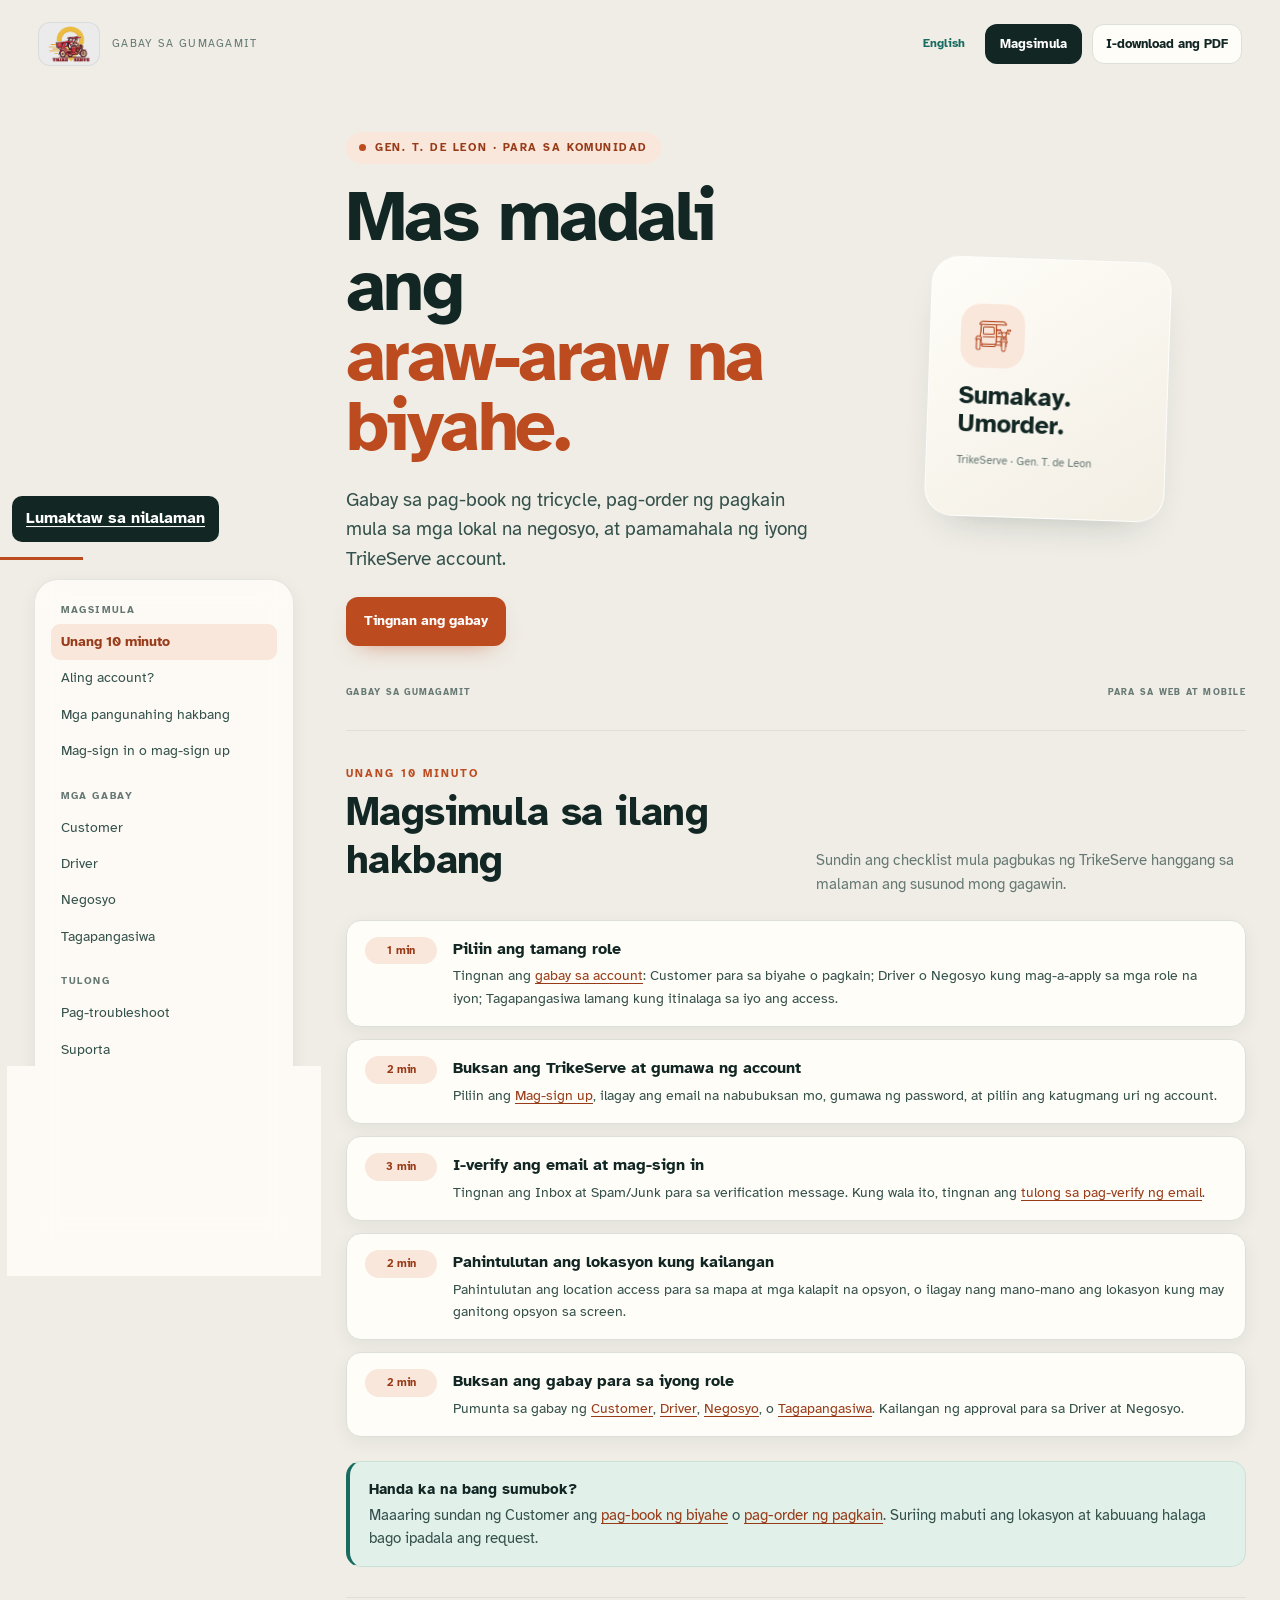
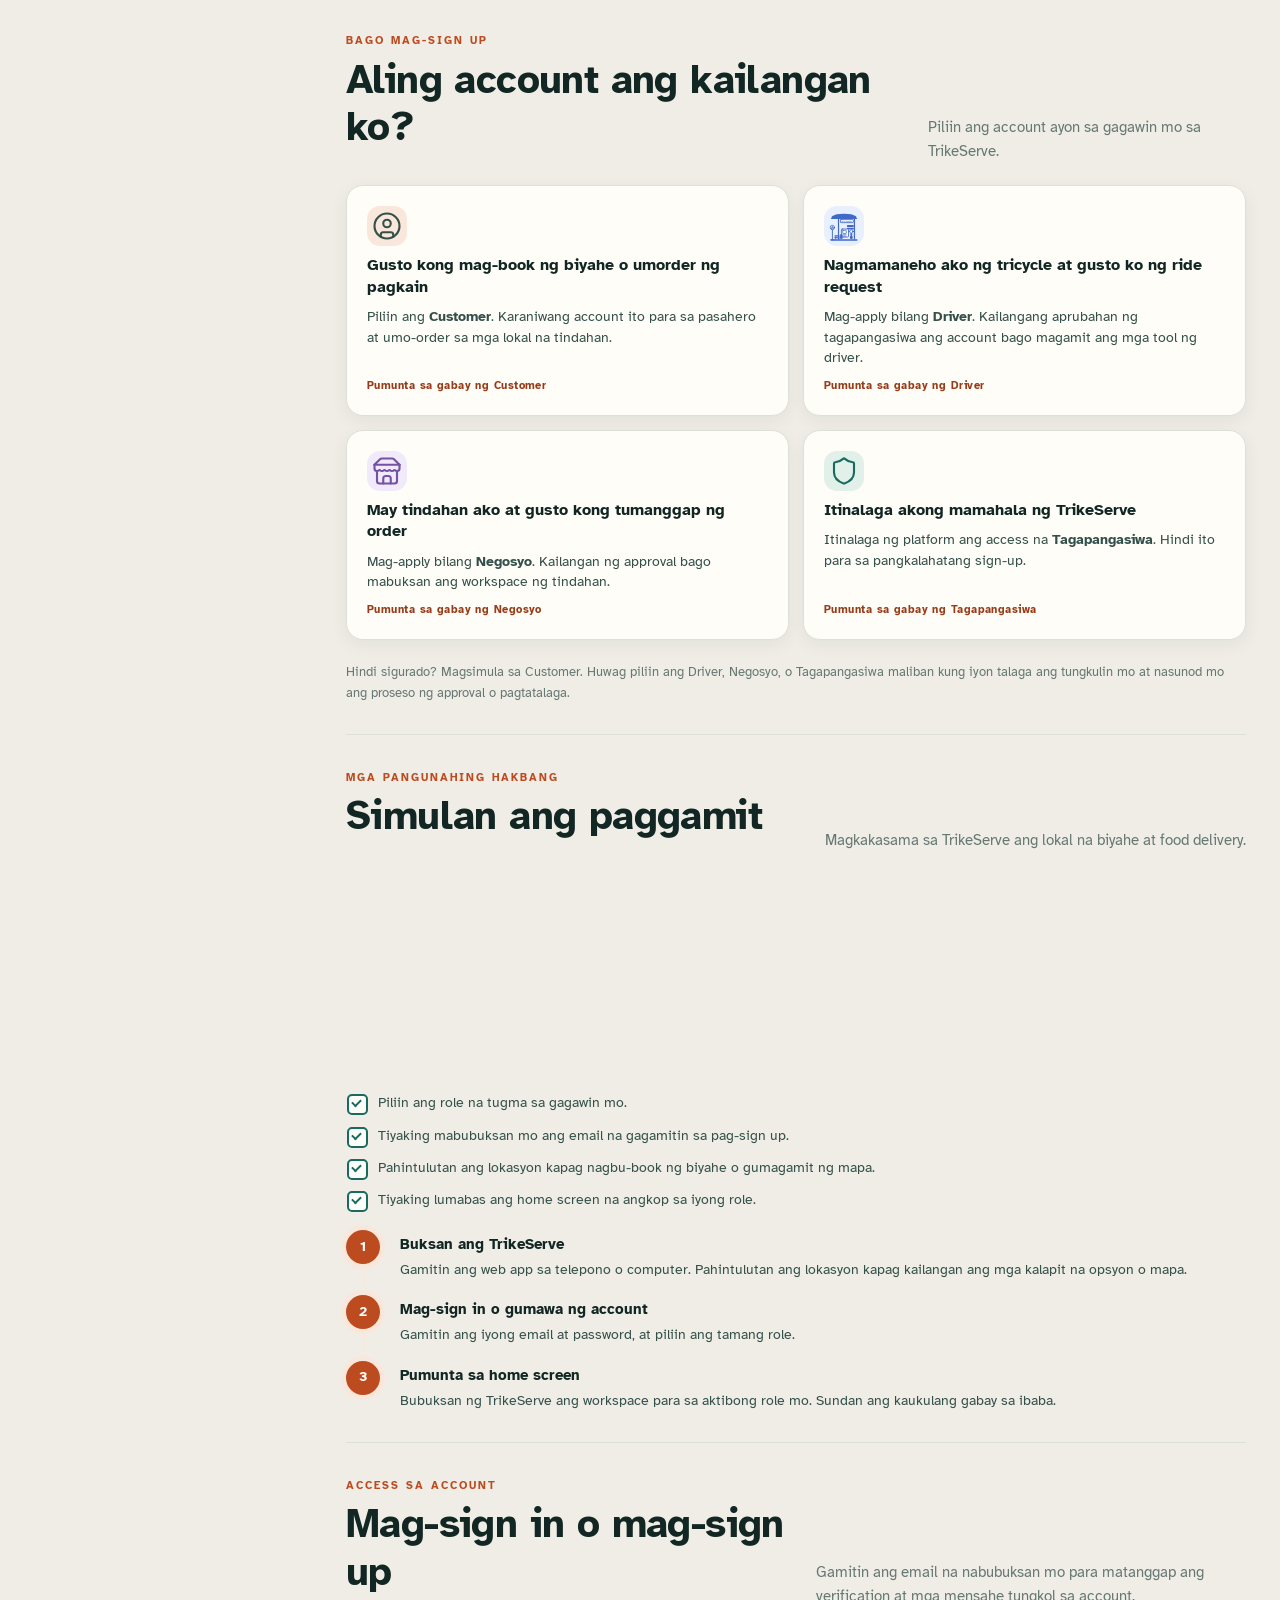
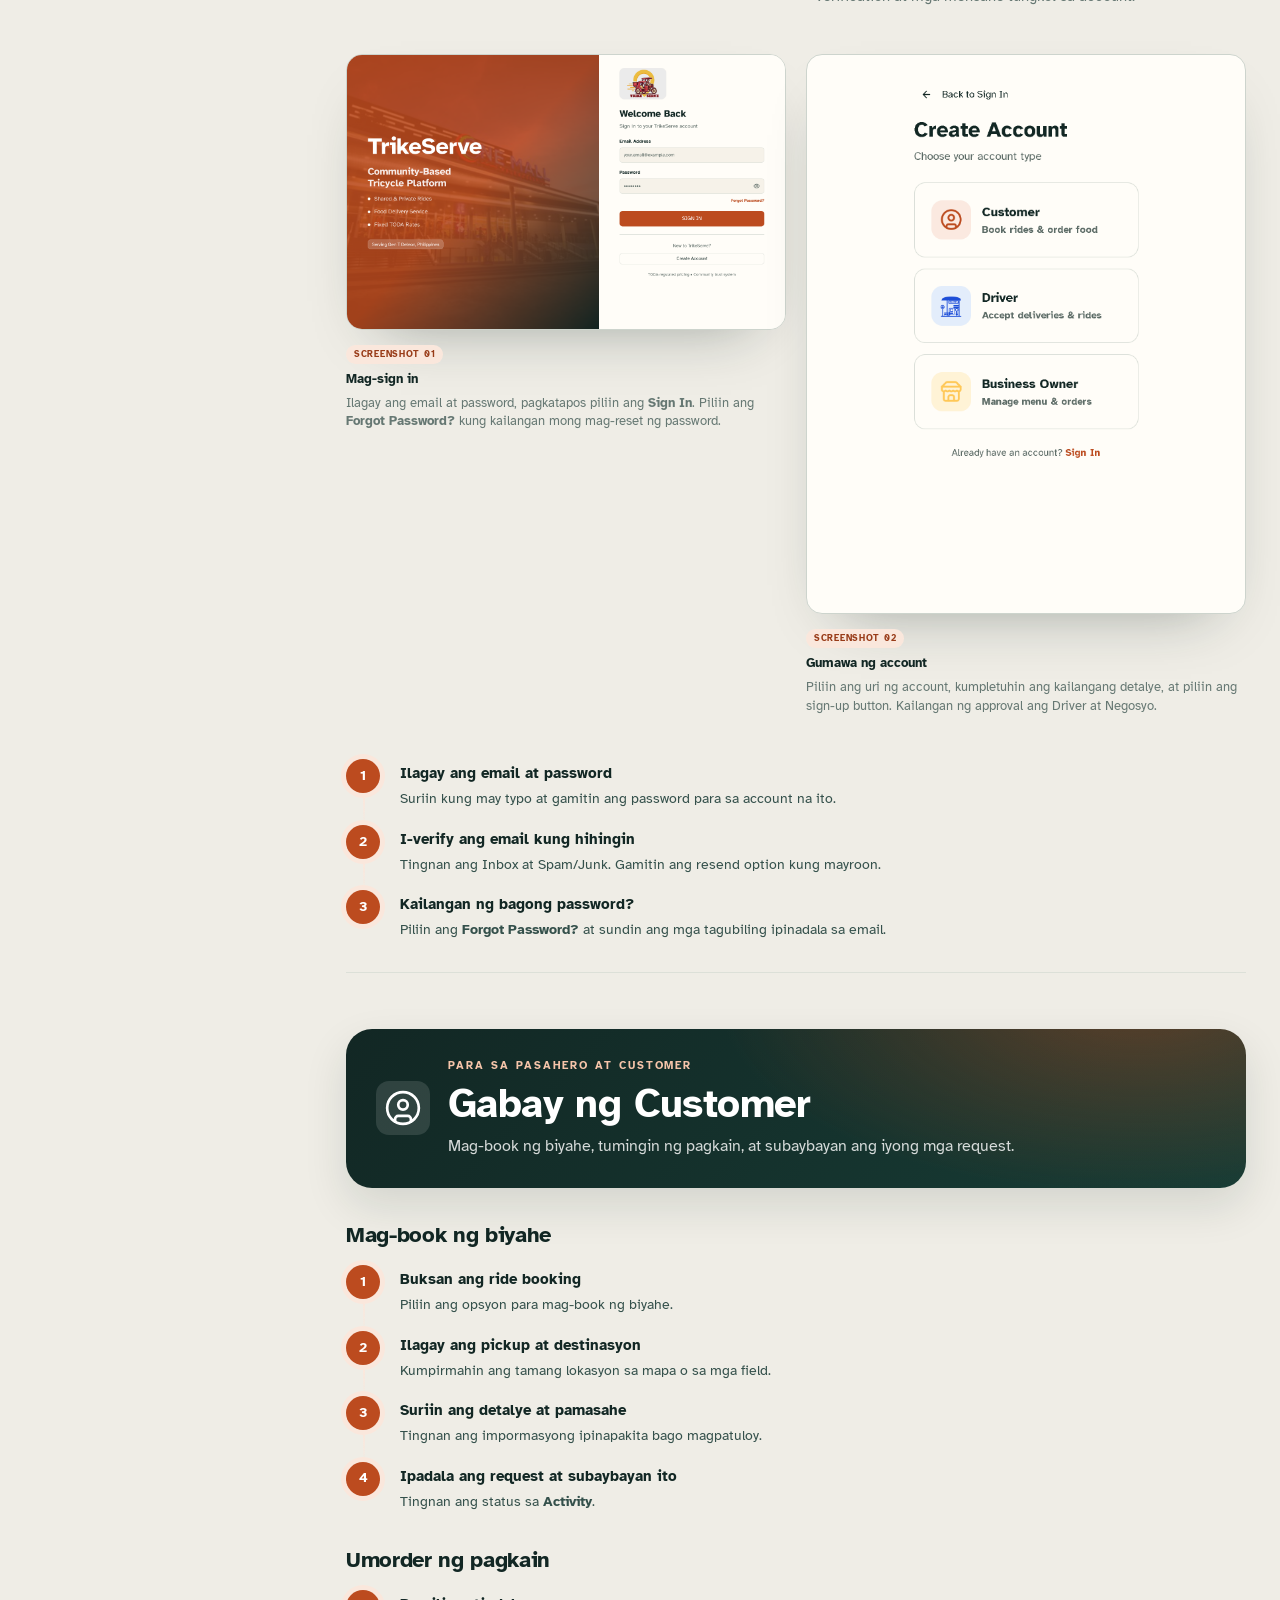
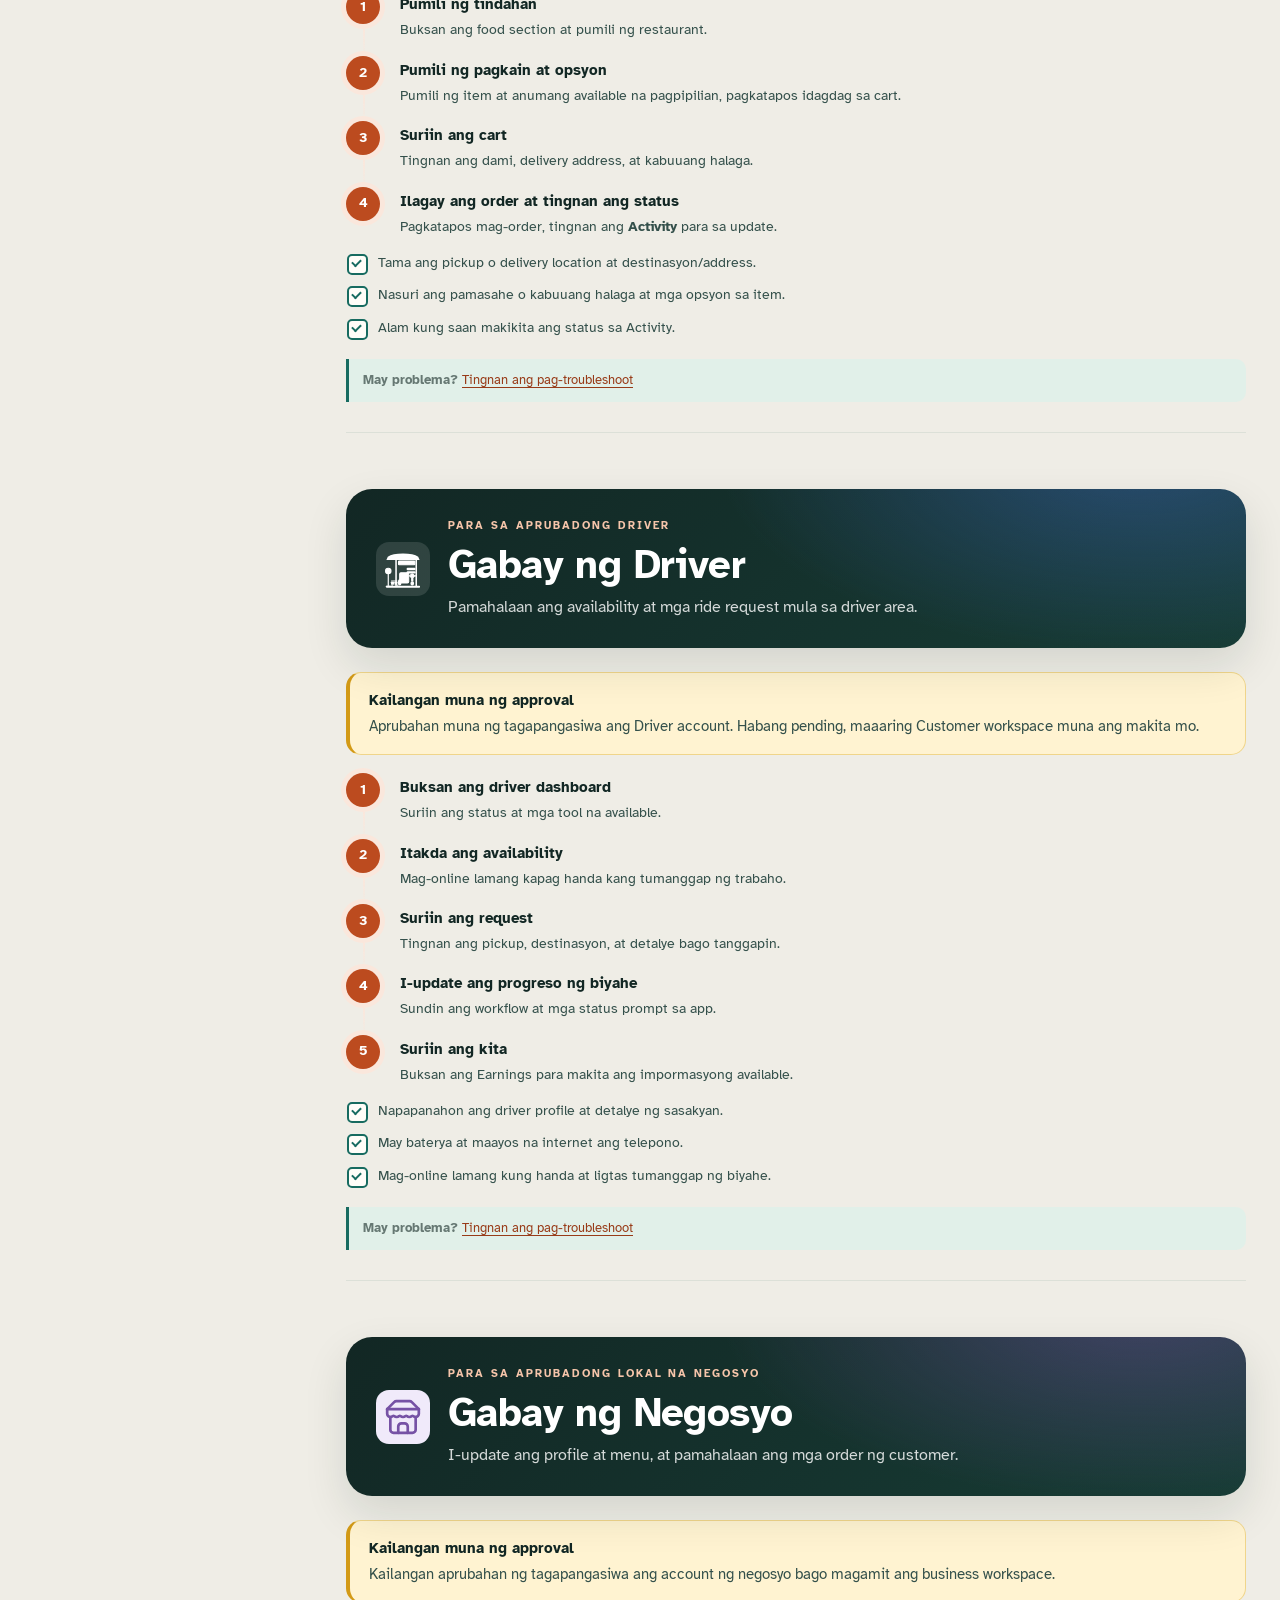
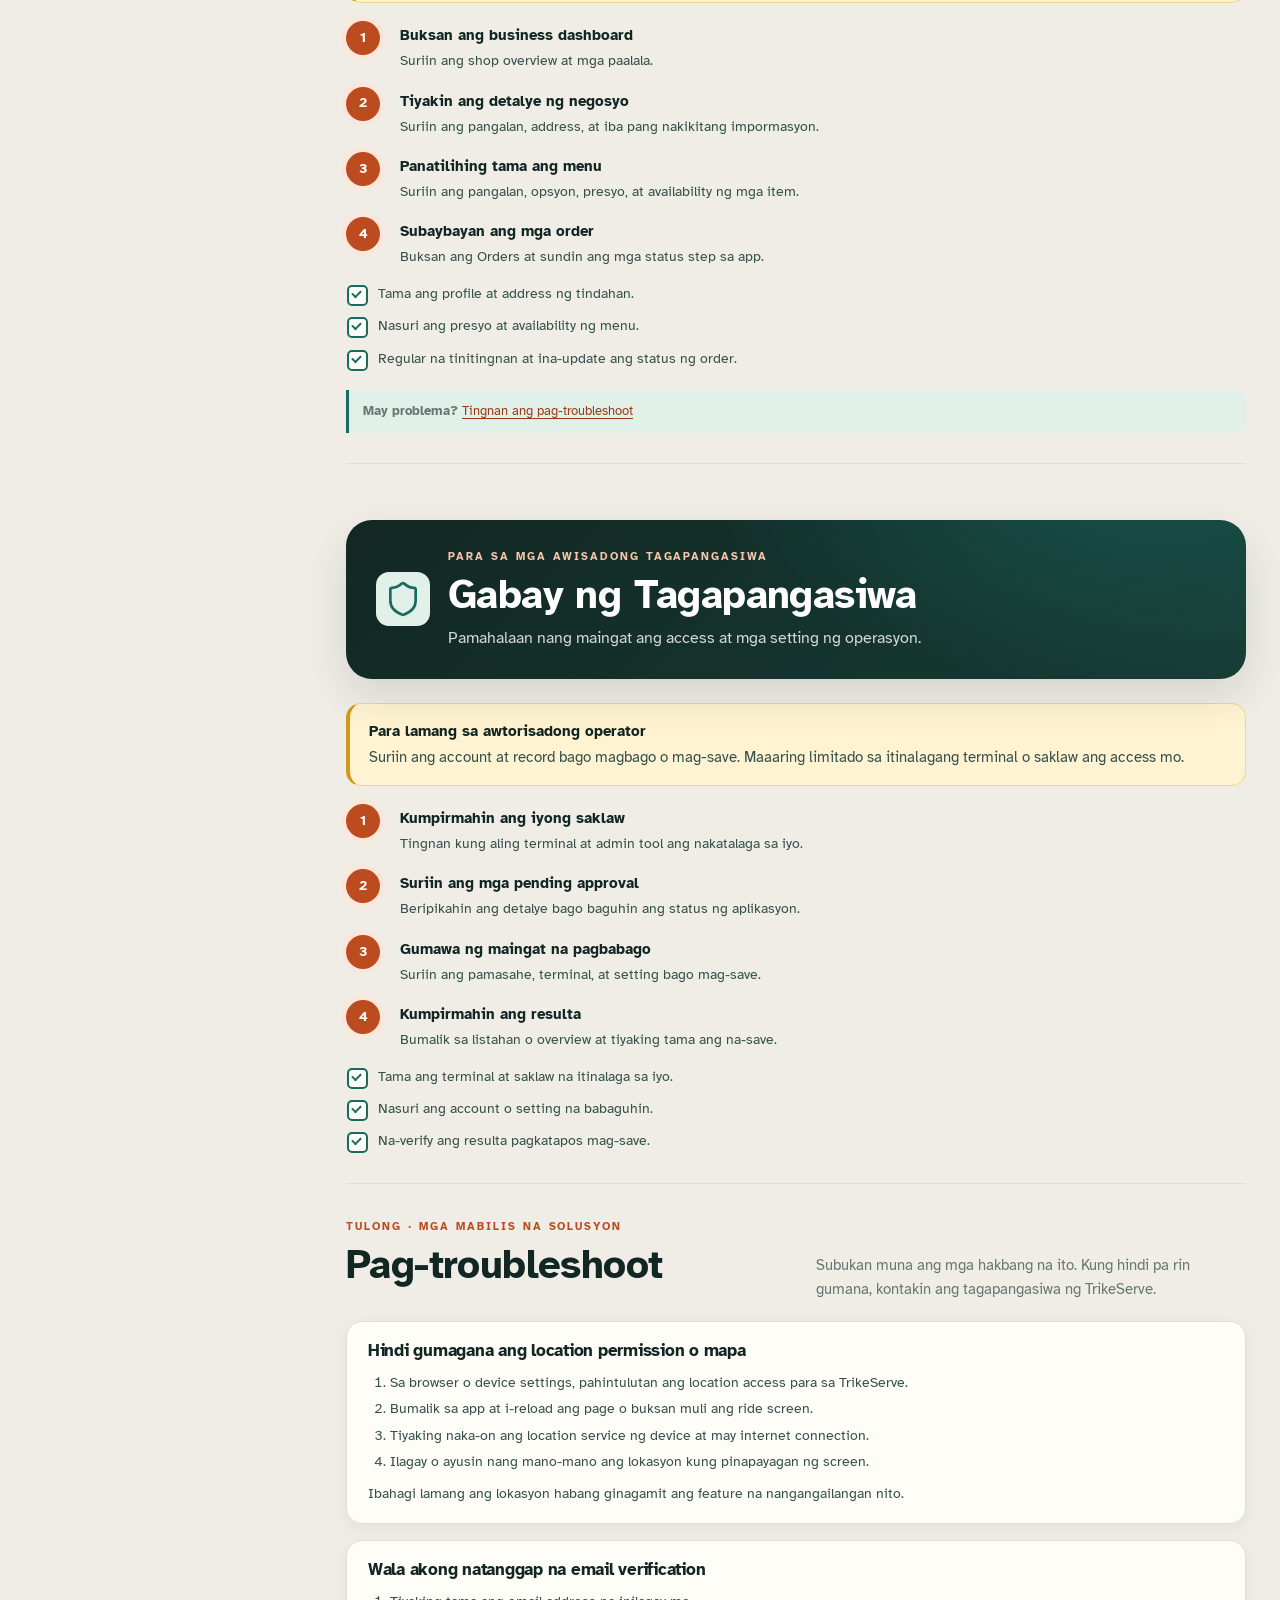
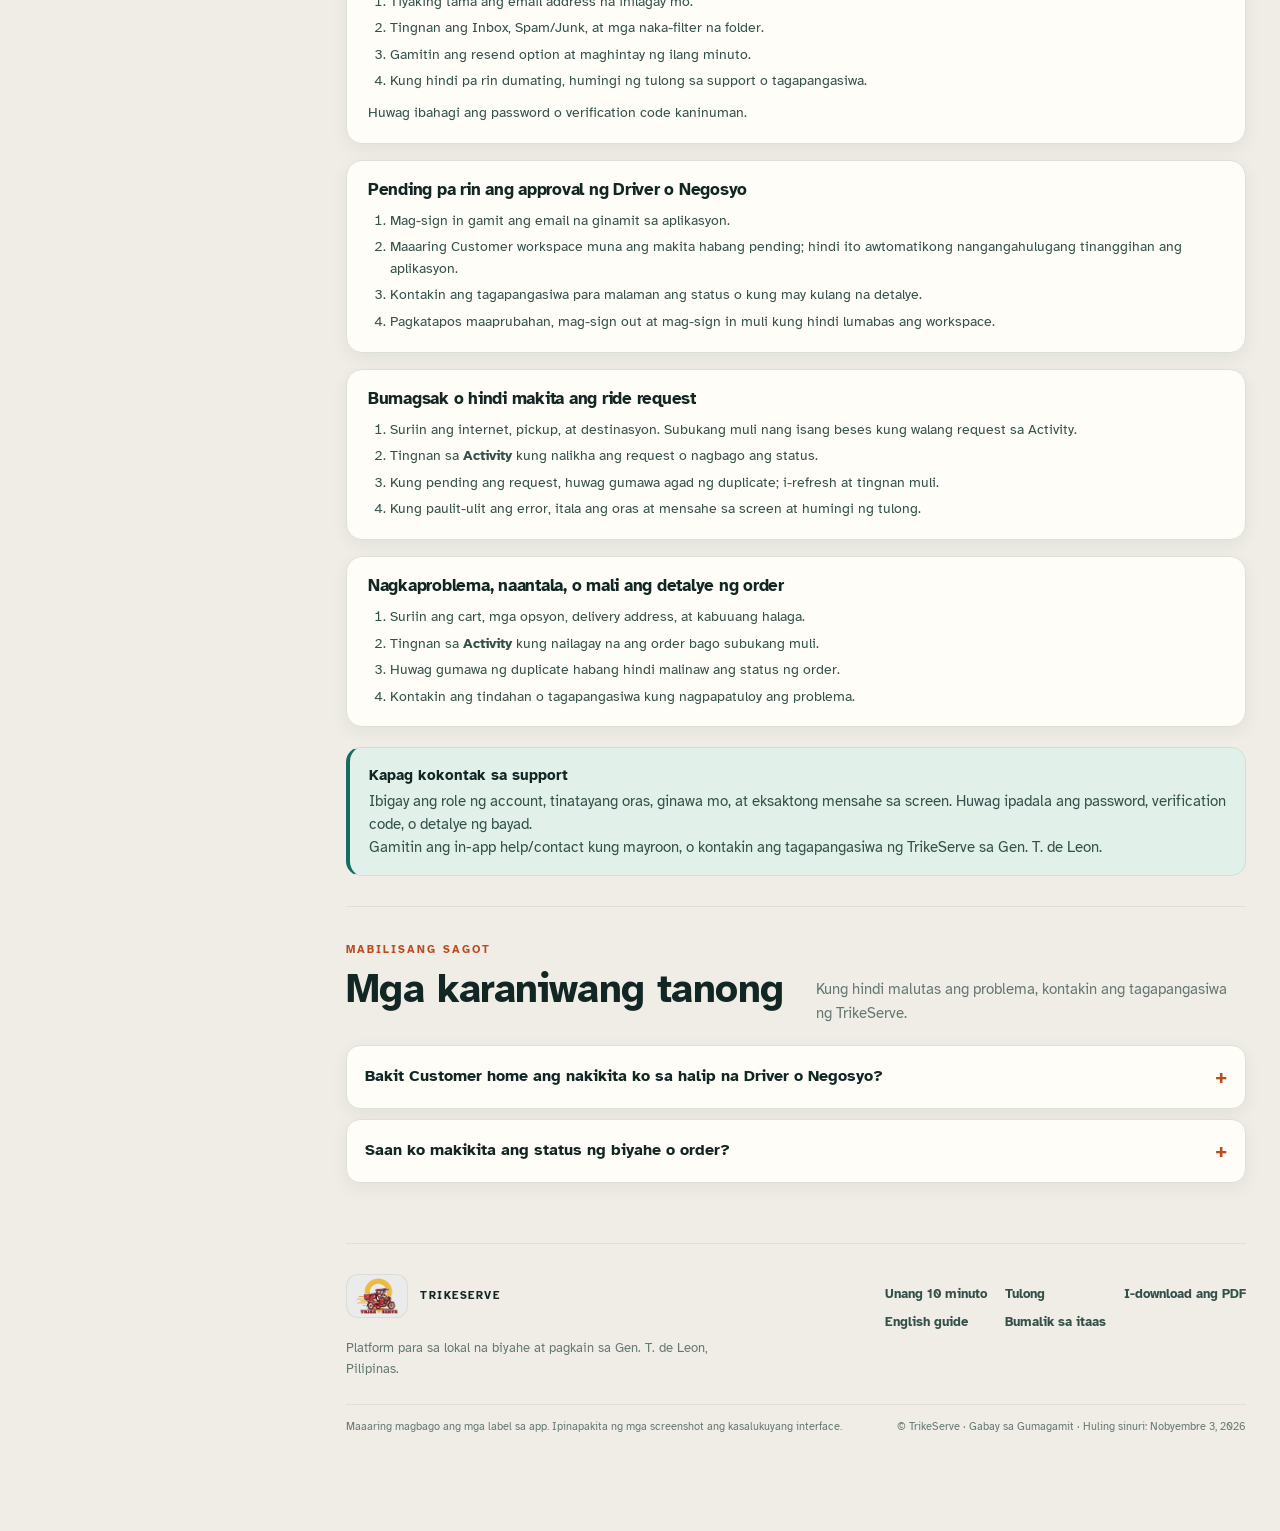
==== commit c16a96b6: "Improve manual navigation and section scrolling accessibly. Generated with Codebuff 🤖 Co-Authored-By" ====
--- a/fil/index.html
+++ b/fil/index.html
@@ -15,7 +15,7 @@
     <div class="top-actions"><a class="language-link" href="../">English</a><a class="top-action" href="#first-ten-minutes">Magsimula</a><a class="pdf-action" href="trikeserve-user-manual-fil.pdf" download>I-download ang PDF</a></div>
   </header>
   <nav class="mobile-nav" aria-label="Mabilisang nabigasyon">
-    <a href="#first-ten-minutes">Unang 10 minuto</a><a href="#account-guide">Aling account?</a><a href="#sign-in">Mag-sign up</a><a href="#customer">Customer</a><a href="#rider">Driver</a><a href="#business">Negosyo</a><a href="#admin">Admin</a><a href="#troubleshooting">Tulong</a>
+    <a href="#first-ten-minutes">Unang 10 minuto</a><a href="#account-guide">Aling account?</a><a href="#quick-start">Mga pangunahing hakbang</a><a href="#sign-in">Mag-sign up</a><a href="#customer">Customer</a><a href="#rider">Driver</a><a href="#business">Negosyo</a><a href="#admin">Admin</a><a href="#troubleshooting">Tulong</a>
   </nav>
   <div class="shell" id="top">
     <aside class="sidebar" aria-label="Mga bahagi ng gabay">
@@ -263,11 +263,15 @@
   <script>
     document.querySelector('.hero-card')?.classList.add('hero-card-arrive');
     const revealObserver=new IntersectionObserver(entries=>entries.forEach(entry=>{if(entry.isIntersecting){entry.target.classList.add('is-revealed');revealObserver.unobserve(entry.target)}}),{threshold:.08});
-    document.querySelectorAll('.doc-section,.role-card,.decision-card').forEach(element=>{element.classList.add('scroll-reveal');revealObserver.observe(element)});
+    const reducedMotion=matchMedia('(prefers-reduced-motion: reduce)');
+    if(!reducedMotion.matches&&'IntersectionObserver' in window){document.querySelectorAll('.doc-section,.role-card,.decision-card').forEach(element=>{element.classList.add('scroll-reveal');revealObserver.observe(element)})}else{document.querySelectorAll('.doc-section,.role-card,.decision-card').forEach(element=>element.classList.add('is-revealed'))}
     const progress=document.querySelector('.reading-progress');let progressTicking=false;
     const updateProgress=()=>{const scrollable=document.documentElement.scrollHeight-window.innerHeight;const value=scrollable>0?Math.min(100,Math.max(0,window.scrollY/scrollable*100)):0;progress.style.setProperty('--progress',`${value}%`);progress.setAttribute('aria-valuenow',String(Math.round(value)));progressTicking=false};
     window.addEventListener('scroll',()=>{if(!progressTicking){progressTicking=true;requestAnimationFrame(updateProgress)}},{passive:true});window.addEventListener('resize',updateProgress,{passive:true});updateProgress();
     const sections=[...document.querySelectorAll('main section[id]')];
+    const navLinks=[...document.querySelectorAll('.sidebar a[href^="#"], .mobile-nav a[href^="#"]')];
+    const navObserver=new IntersectionObserver(entries=>entries.forEach(entry=>{if(entry.isIntersecting)navLinks.forEach(link=>link.classList.toggle('active',link.hash===`#${entry.target.id}`))}),{rootMargin:'-18% 0px -70% 0px'});
+    sections.forEach(section=>navObserver.observe(section));
     const toc=document.querySelector('.pdf-toc ol');
     sections.forEach(section=>{const heading=section.querySelector('h2');if(!heading)return;const item=document.createElement('li');const link=document.createElement('a');link.href=`#${section.id}`;link.textContent=heading.textContent.trim();item.append(link);toc.append(item)});
     document.querySelectorAll('figure.shot').forEach((figure,index)=>{const caption=figure.querySelector('figcaption');if(!caption)return;const number=document.createElement('span');number.className='shot-number';number.textContent=`Screenshot ${String(index+1).padStart(2,'0')}`;caption.prepend(number)});
--- a/assets/manual.css
+++ b/assets/manual.css
@@ -18,7 +18,12 @@
 @media(max-width:759px){.shell{padding:0 22px}.decision-grid{grid-template-columns:1fr;gap:10px}.decision-card{padding:16px}.hero{grid-template-columns:1fr;padding-top:24px;gap:4px}.hero-art{min-height:300px}.hero-card{width:200px;min-height:210px}.section-head{display:block}.section-head>p{margin-top:8px}.figure-grid{grid-template-columns:1fr}.browser-frame{max-height:none}.browser-frame img{max-height:480px;object-fit:contain}.phone-frame{width:min(100%,320px)}}
 @media(max-width:480px){.language-link{font-size:10px;padding:7px 6px}.top-actions{min-width:0;max-width:calc(100vw - 88px);gap:5px}.top-action,.pdf-action{padding:7px 8px;font-size:9px}.top-action{gap:4px;white-space:normal;line-height:1.2}.pdf-action{white-space:normal;line-height:1.2;text-align:center}.ten-minute-list>li{grid-template-columns:1fr;gap:7px;padding:14px}.ten-minute-list .minute{justify-self:start}.shell{padding:0 18px}.topbar{padding:13px 18px 10px}.brand{gap:8px}.brand img{width:auto;height:36px;max-width:48px;flex-shrink:0}.brand span{font-size:9px}.top-action{padding:8px 10px;font-size:11px}.pdf-action{padding:7px 9px;font-size:10px}.mobile-nav{gap:6px;padding:8px 14px}.mobile-nav a{padding:7px 10px;font-size:11px}.hero{min-height:auto;padding:26px 0 44px}.kicker{max-width:100%;font-size:9px;letter-spacing:.09em;padding:7px 10px}.hero h1{font-size:clamp(2.35rem,11vw,3rem)}.hero .sub{font-size:15.5px}.hero-art{min-height:250px}.hero-card{width:174px;min-height:184px;padding:19px}.hero-card>span{width:48px;height:48px}.hero-card .hero-vehicle{width:48px;height:48px}.hero-vehicle svg,.hero-vehicle img{width:36px;height:36px}.hero-card strong{font-size:20px}.hero-foot{font-size:6.5px;letter-spacing:.08em}.role-grid,.card-grid{grid-template-columns:1fr}.role-card{padding:16px;display:grid;grid-template-columns:46px 1fr;align-items:center;column-gap:12px}.role-card .role-icon{grid-row:span 3}.role-card small{margin:0}.role-banner{padding:18px 16px;gap:10px;border-radius:20px}.role-banner>.role-icon{flex-basis:40px;width:40px;height:40px;font-size:21px}.role-banner .eyebrow{font-size:9px;letter-spacing:.12em}.role-banner h2{font-size:1.65rem}.role-banner p{font-size:13px}.doc-section{padding-top:24px;margin-top:22px}.steps>li{padding-left:46px}.steps>li>span{font-size:13px}.callout{padding:14px;font-size:13.5px}.card{padding:17px}.phone-frame{width:min(100%,300px);border-radius:30px;padding:6px}.phone-frame img{border-radius:24px}.figure-grid{gap:26px}table{min-width:620px}.footer-main{grid-template-columns:1fr;gap:18px}.footer-links{grid-template-columns:repeat(2,max-content);justify-content:start;max-width:none;padding-top:0}.footer-bottom{display:grid;gap:6px;margin-top:18px}.backtop{right:12px;bottom:12px;width:40px;height:40px}}
 @media(max-width:360px){.shell{padding-inline:14px}.topbar{padding-inline:14px}.top-action{font-size:10px}.pdf-action{font-size:9px;padding:7px}.mobile-nav{padding-inline:10px}.hero h1{font-size:2.2rem}.hero-art{min-height:225px}.hero-card{width:160px;min-height:170px}.hero-foot{font-size:6px}}
-@media(prefers-reduced-motion:reduce){html{scroll-behavior:auto}*,*:before,*:after{transition-duration:.01ms!important;animation-duration:.01ms!important}}
+html{scroll-behavior:smooth;scroll-snap-type:y mandatory;scroll-padding-top:86px}
+.doc-section{scroll-snap-align:start;scroll-snap-stop:always;scroll-margin-top:86px}
+@media(max-width:1199px){html{scroll-padding-top:58px}.doc-section{scroll-margin-top:58px}}
+@media(max-width:759px){html{scroll-snap-type:y proximity}.doc-section{scroll-snap-stop:normal}}
+@media(max-height:700px){html{scroll-snap-type:y proximity}.doc-section{scroll-snap-stop:normal}}
+@media(prefers-reduced-motion:reduce){html{scroll-snap-type:none;scroll-behavior:auto}*,*:before,*:after{transition-duration:.01ms!important;animation-duration:.01ms!important}}
 .reading-progress{position:fixed;inset:0 0 auto;z-index:1000;height:3px;background:transparent;pointer-events:none}.reading-progress span{display:block;width:var(--progress,0%);height:100%;background:var(--coral);transform-origin:left;transition:width .12s linear}
 .hero-card-arrive{animation:hero-arrive .7s cubic-bezier(.2,.8,.2,1) both}@keyframes hero-arrive{from{opacity:0;transform:translateY(18px) rotate(2deg)}to{opacity:1;transform:translateY(0) rotate(2deg)}}
 .role-card:focus-visible,.decision-card:focus-visible{transform:translateY(-3px);border-color:var(--coral);box-shadow:0 12px 28px rgba(18,39,36,.13)}.role-card,.decision-card{transition:transform .2s ease,border-color .2s ease,box-shadow .2s ease}
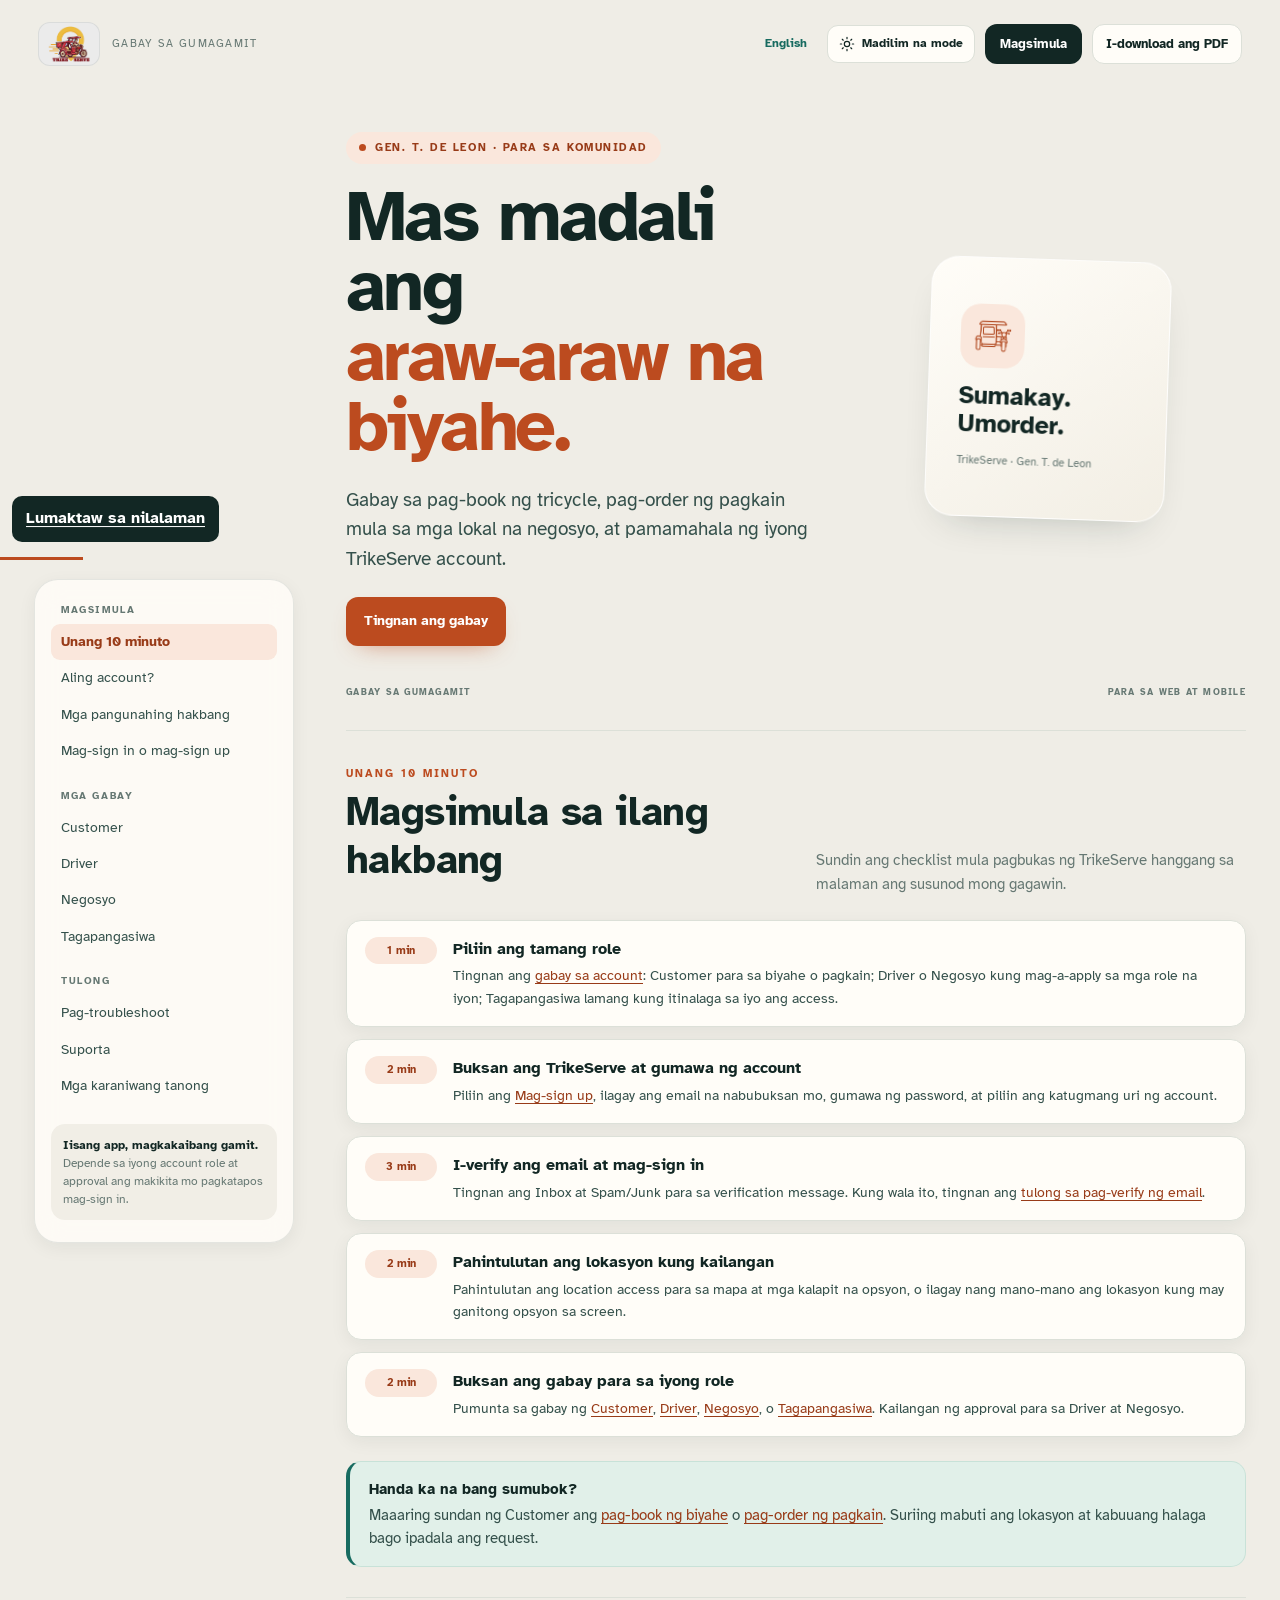
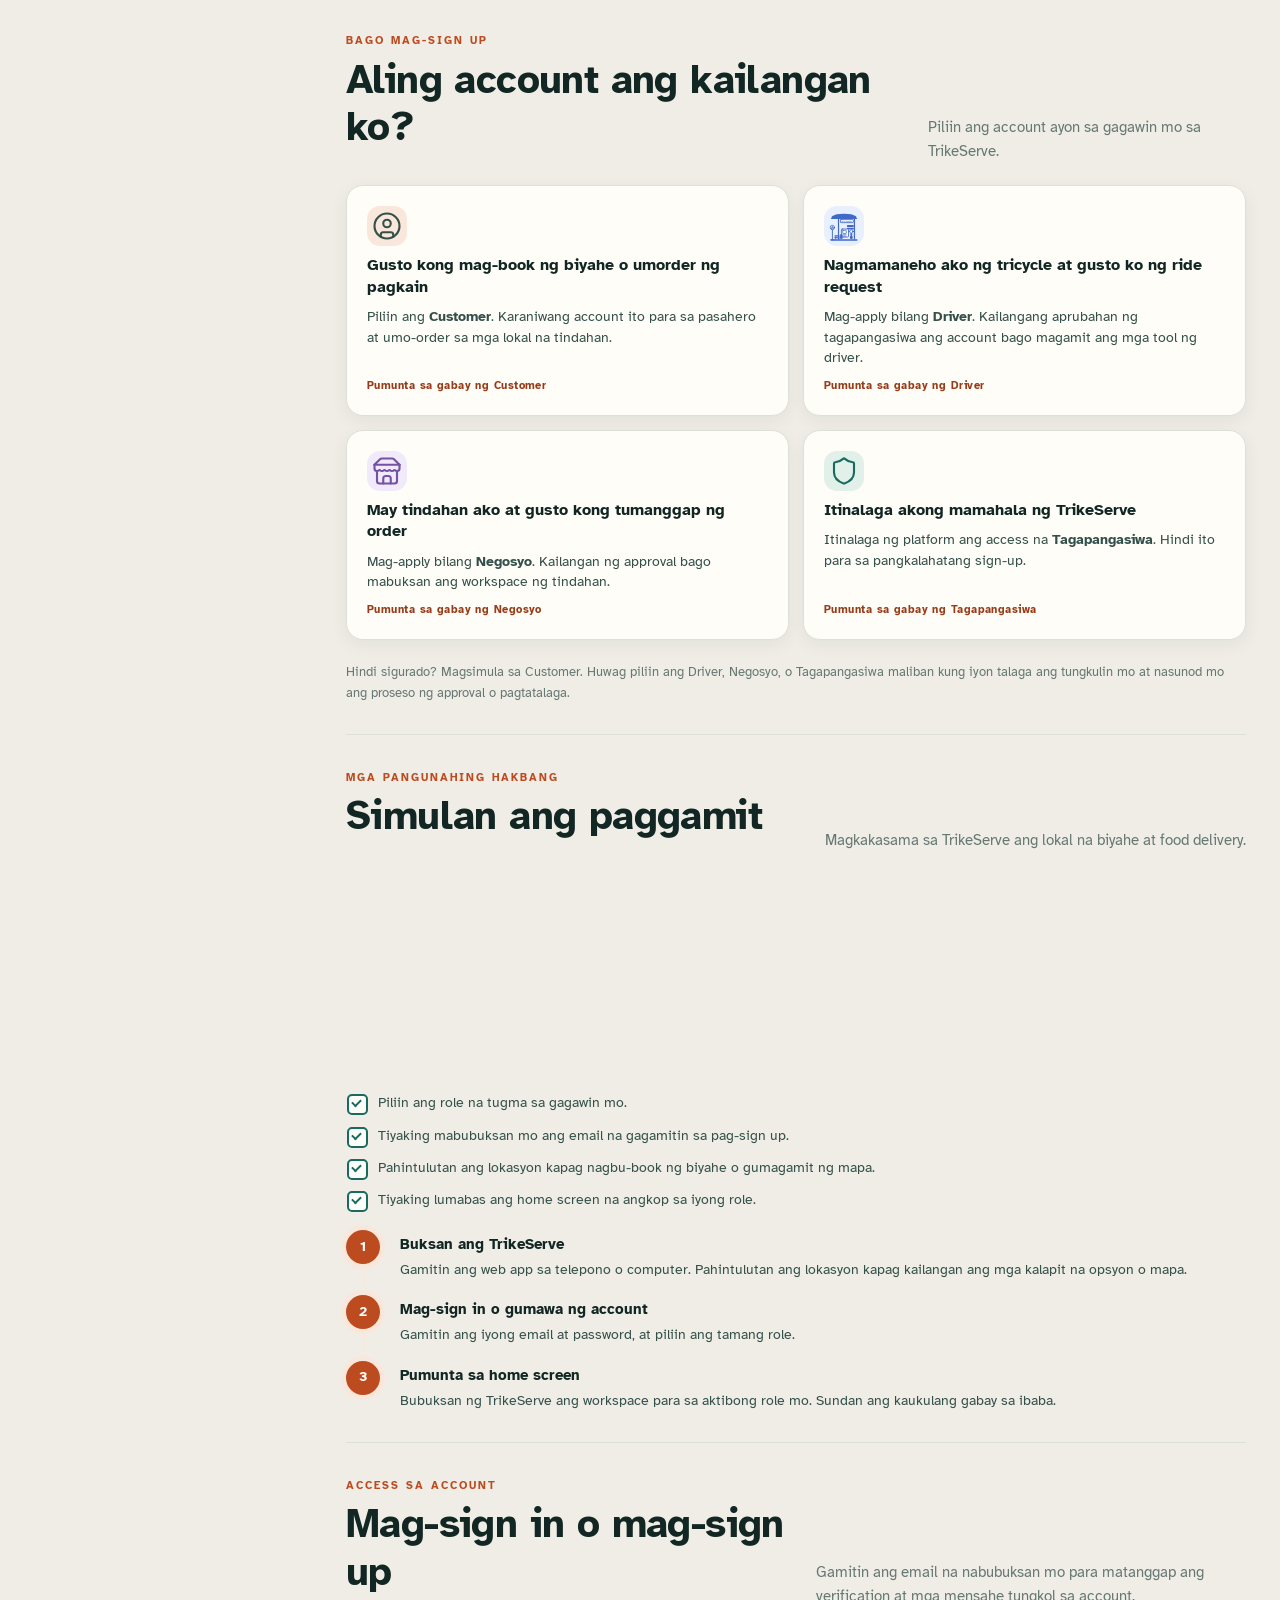
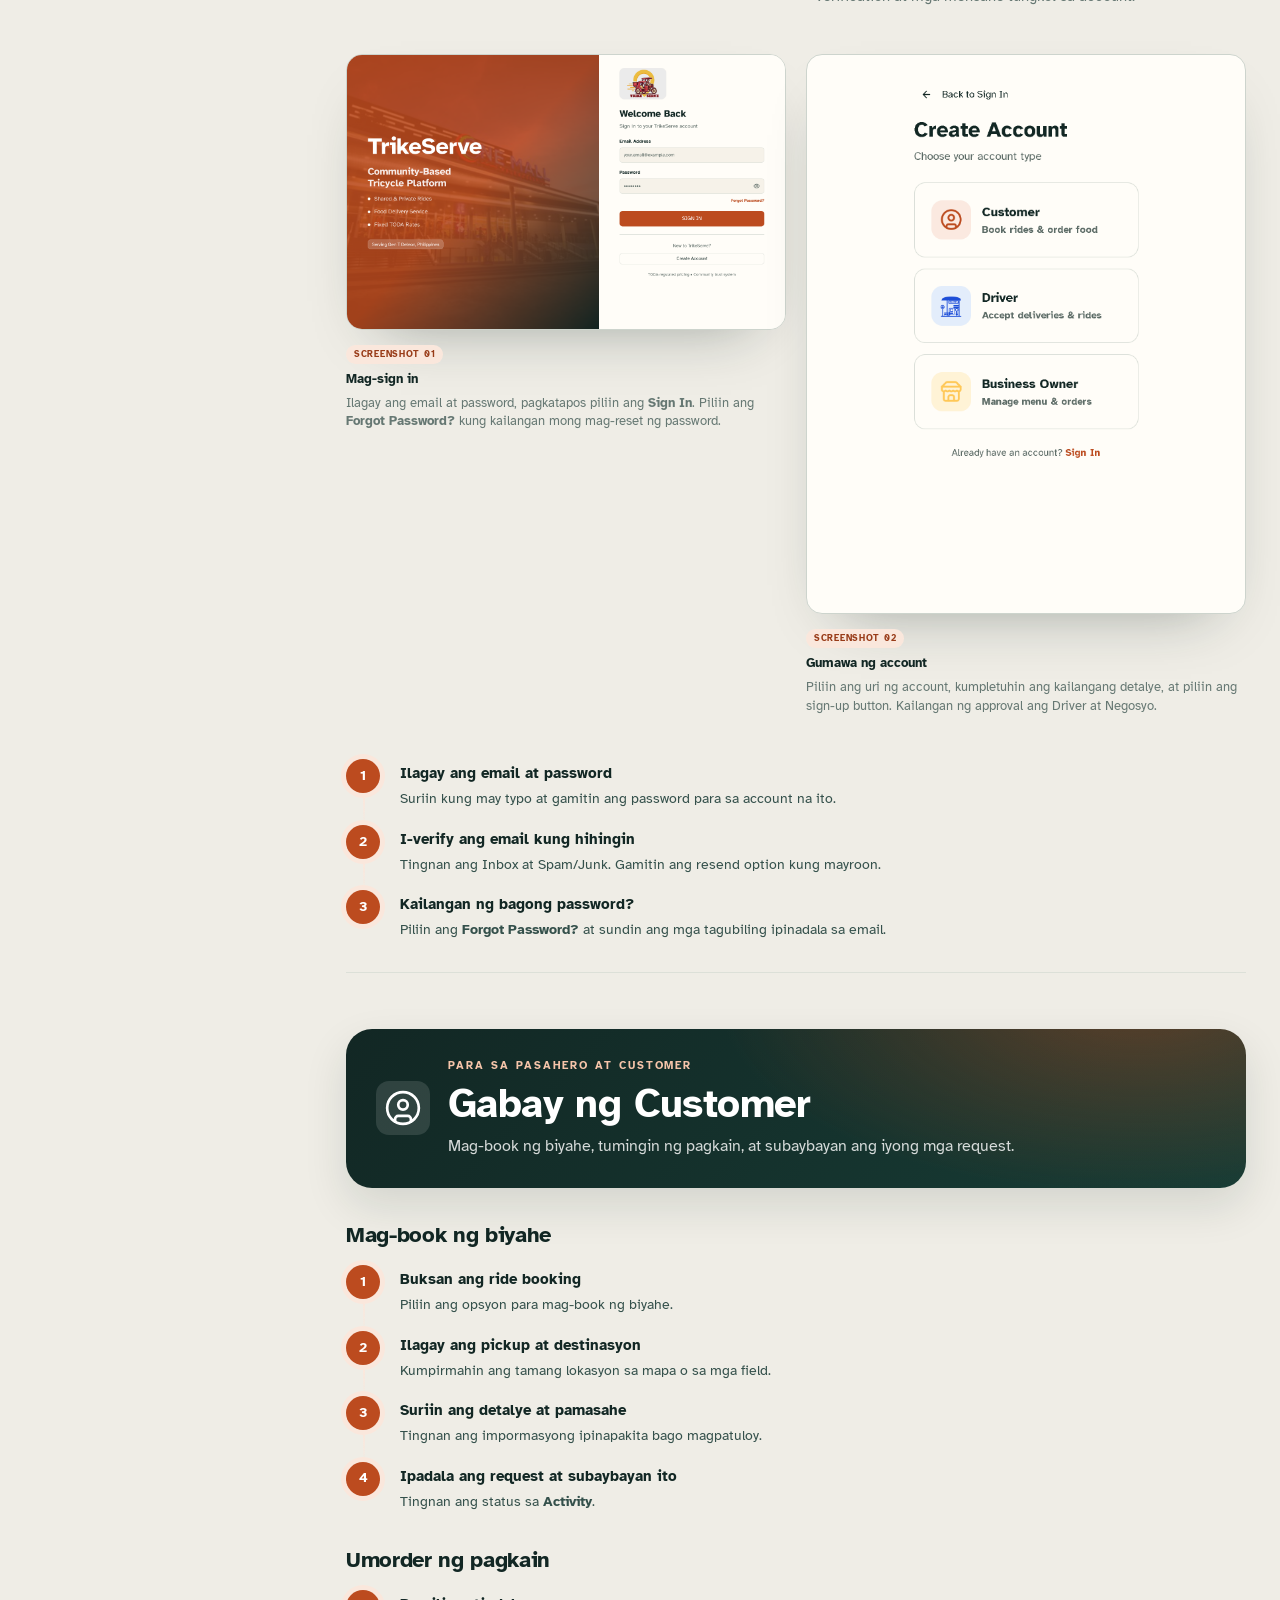
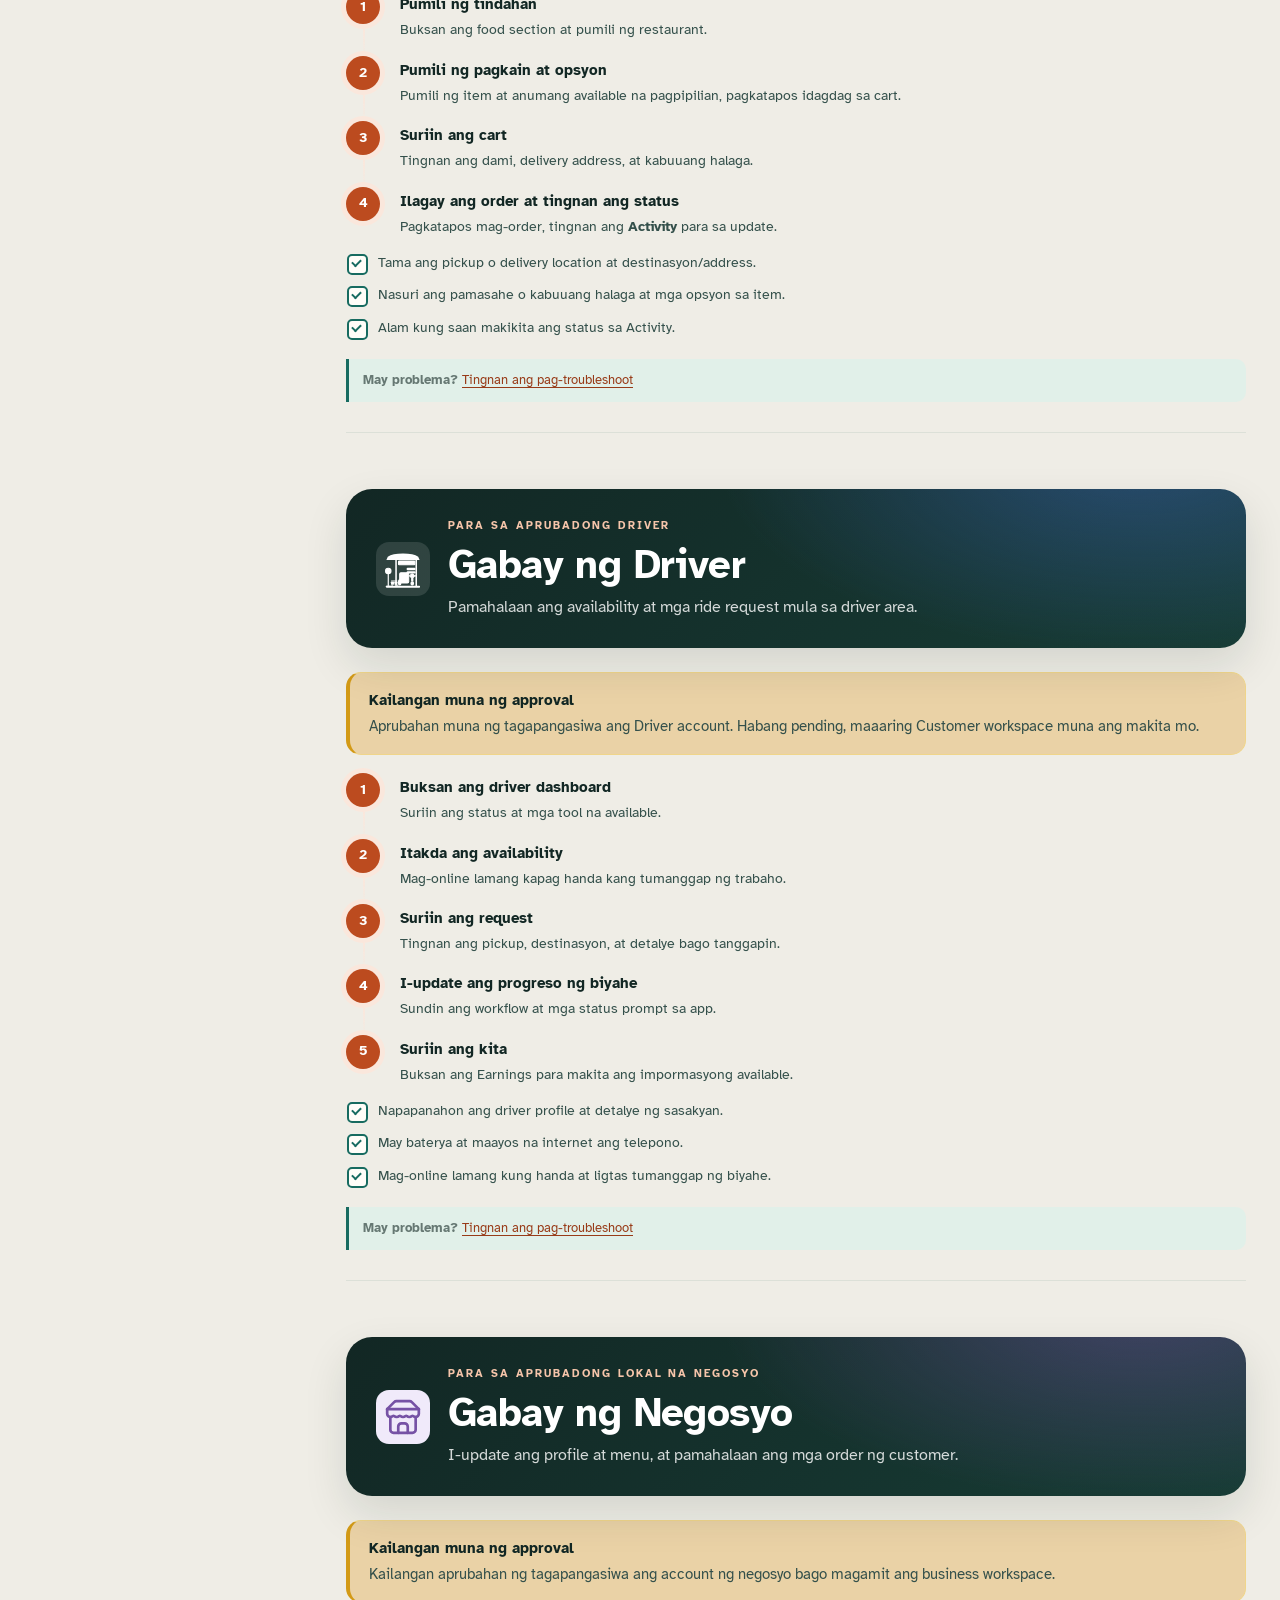
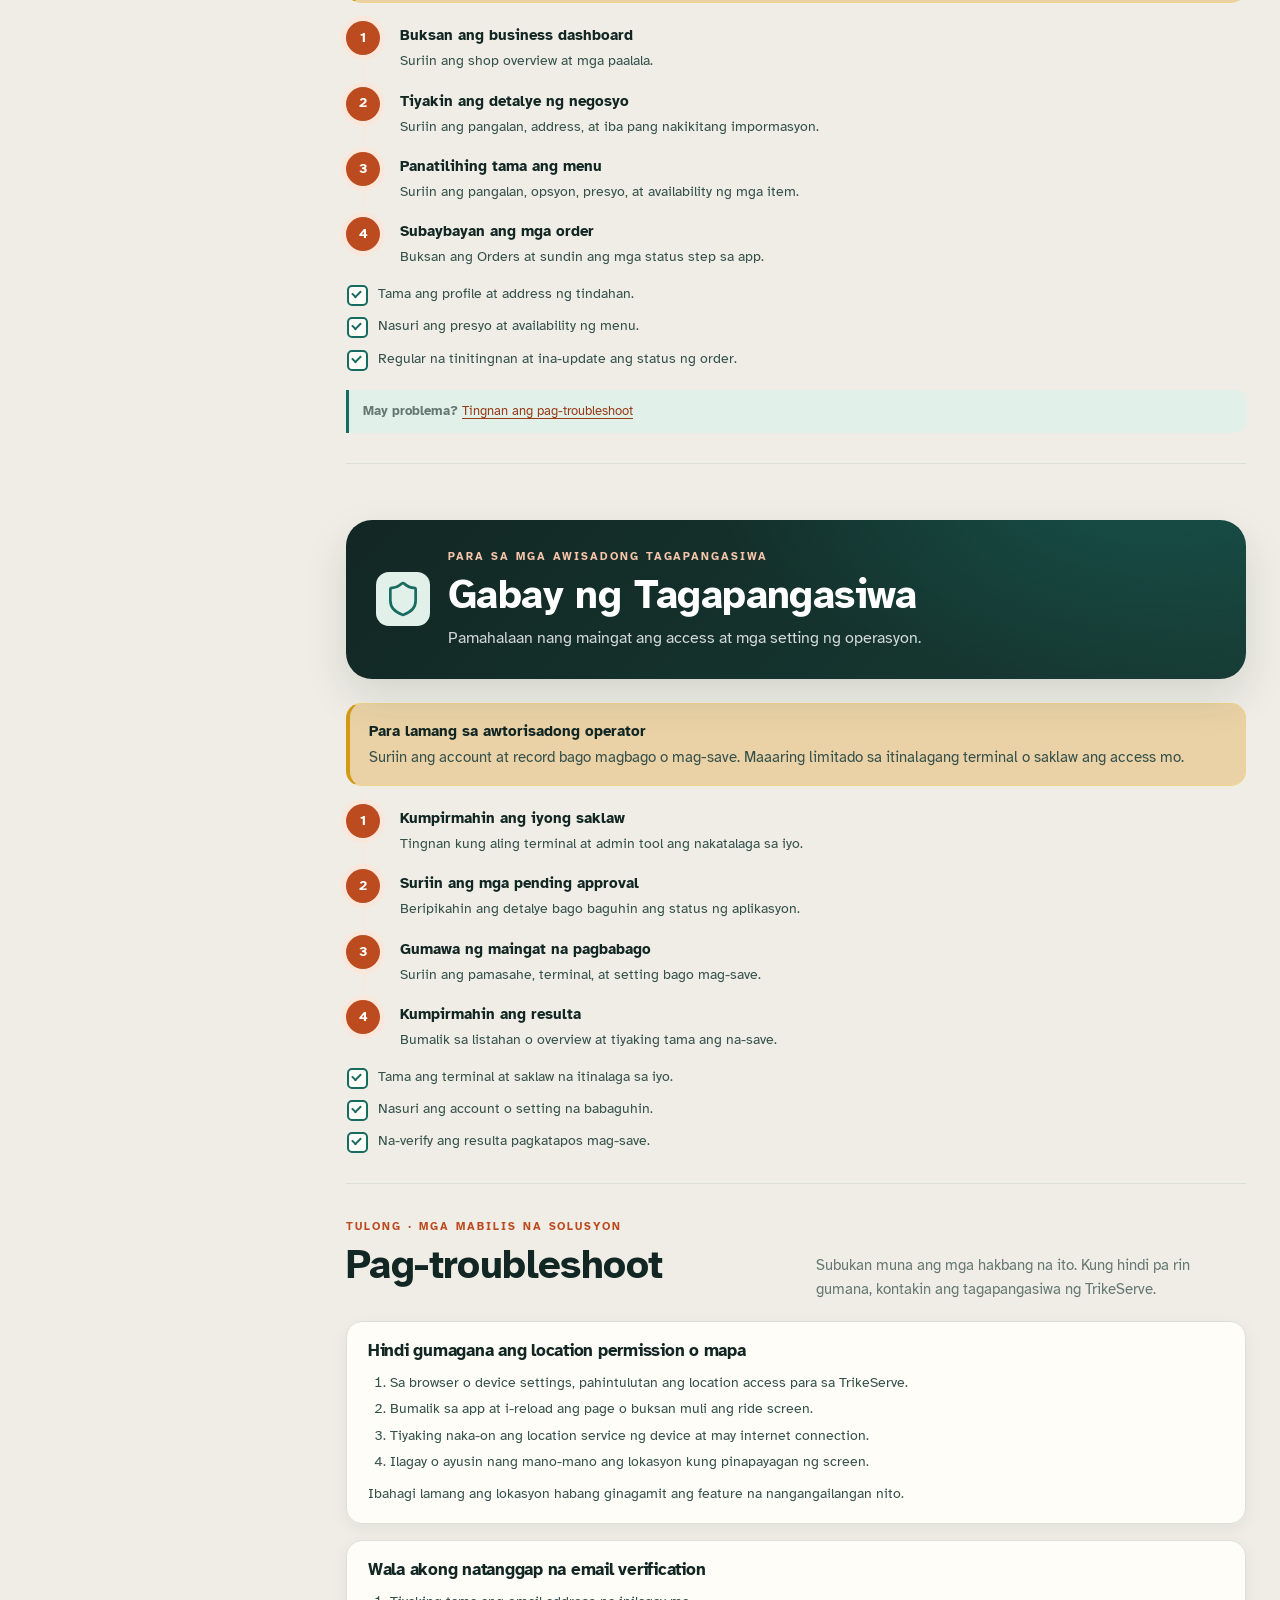
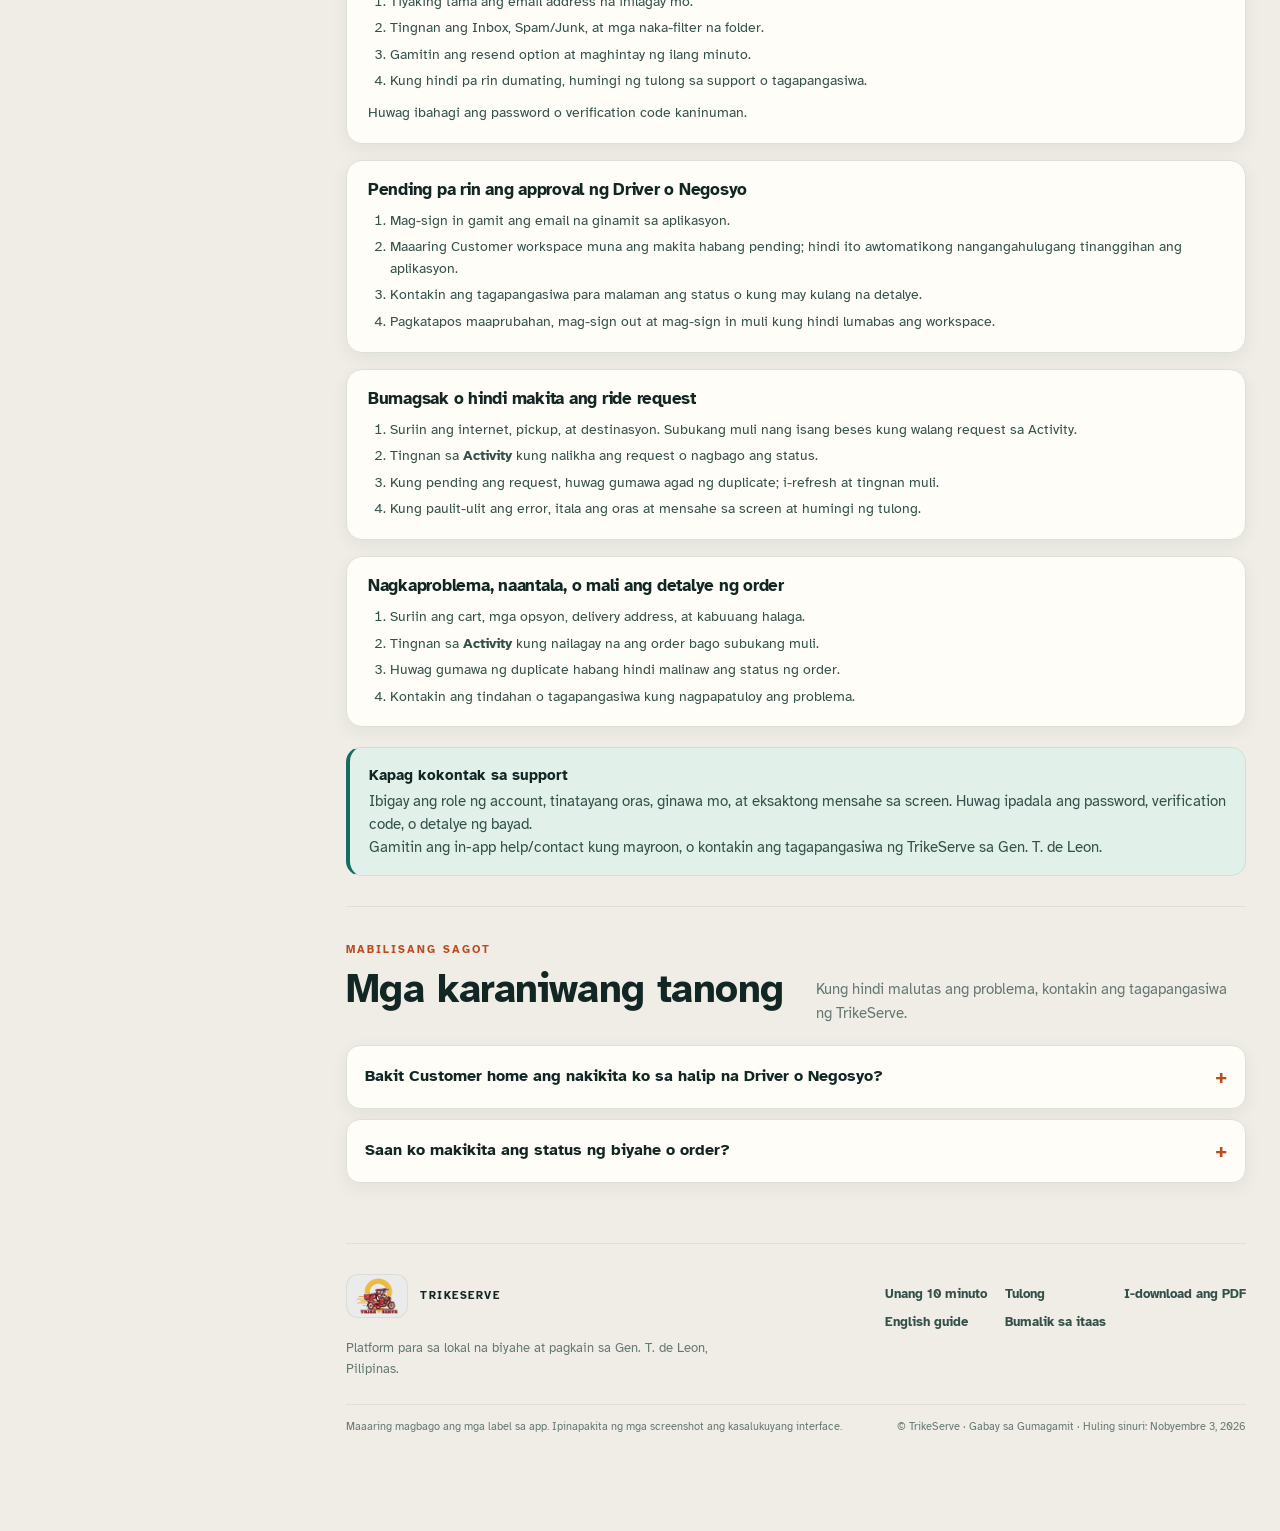
==== commit b85242ed: "Add persistent light and dark themes to the manual. 🤖 Generated with Codebuff Co-Authored-By: Codebu" ====
--- a/fil/index.html
+++ b/fil/index.html
@@ -4,6 +4,7 @@
   <meta charset="utf-8">
   <meta name="viewport" content="width=device-width, initial-scale=1">
   <meta name="description" content="Gabay sa paggamit ng TrikeServe para sa biyahe, pagkain, drayber, negosyo, at tagapangasiwa.">
+  <script>try{const saved=localStorage.getItem('trikeserve_manual_theme');document.documentElement.classList.toggle('dark',saved?saved==='dark':matchMedia('(prefers-color-scheme: dark)').matches)}catch{}</script>
   <title>TrikeServe · Gabay sa Gumagamit</title>
   <link rel="stylesheet" href="../assets/manual.css">
 </head>
@@ -12,7 +13,7 @@
   <a class="skip-link" href="#main-content">Lumaktaw sa nilalaman</a>
   <header class="topbar">
     <a class="brand" href="#top"><img src="../assets/trikeserve-logo.jpg" alt="TrikeServe"><span>GABAY SA GUMAGAMIT</span></a>
-    <div class="top-actions"><a class="language-link" href="../">English</a><a class="top-action" href="#first-ten-minutes">Magsimula</a><a class="pdf-action" href="trikeserve-user-manual-fil.pdf" download>I-download ang PDF</a></div>
+    <div class="top-actions"><a class="language-link" href="../">English</a><button class="theme-toggle" type="button" aria-label="Lumipat sa dark mode" aria-pressed="false"><svg class="theme-sun" viewBox="0 0 24 24" aria-hidden="true"><circle cx="12" cy="12" r="4"/><path d="M12 2v2m0 16v2M4.93 4.93l1.42 1.42m11.3 11.3 1.42 1.42M2 12h2m16 0h2M4.93 19.07l1.42-1.42m11.3-11.3 1.42-1.42"/></svg><span>Madilim na mode</span></button><a class="top-action" href="#first-ten-minutes">Magsimula</a><a class="pdf-action" href="trikeserve-user-manual-fil.pdf" download>I-download ang PDF</a></div>
   </header>
   <nav class="mobile-nav" aria-label="Mabilisang nabigasyon">
     <a href="#first-ten-minutes">Unang 10 minuto</a><a href="#account-guide">Aling account?</a><a href="#quick-start">Mga pangunahing hakbang</a><a href="#sign-in">Mag-sign up</a><a href="#customer">Customer</a><a href="#rider">Driver</a><a href="#business">Negosyo</a><a href="#admin">Admin</a><a href="#troubleshooting">Tulong</a>
@@ -261,6 +262,20 @@
   </div>
   <a class="backtop" href="#top" aria-label="Bumalik sa itaas"><svg viewBox="0 0 24 24" aria-hidden="true" focusable="false"><path d="M12 19V5m-7 7 7-7 7 7"/></svg></a>
   <script>
+    const themeToggle = document.querySelector('.theme-toggle');
+    const applyManualTheme = dark => {
+      document.documentElement.classList.toggle('dark', dark);
+      themeToggle.setAttribute('aria-pressed', String(dark));
+      themeToggle.setAttribute('aria-label', `Lumipat sa ${dark ? 'light' : 'dark'} mode`);
+      themeToggle.querySelector('span').textContent = dark ? 'Maliwanag na mode' : 'Madilim na mode';
+    };
+    applyManualTheme(document.documentElement.classList.contains('dark'));
+    themeToggle.addEventListener('click', () => {
+      const dark = !document.documentElement.classList.contains('dark');
+      try { localStorage.setItem('trikeserve_manual_theme', dark ? 'dark' : 'light'); } catch {}
+      applyManualTheme(dark);
+    });
+
     document.querySelector('.hero-card')?.classList.add('hero-card-arrive');
     const revealObserver=new IntersectionObserver(entries=>entries.forEach(entry=>{if(entry.isIntersecting){entry.target.classList.add('is-revealed');revealObserver.unobserve(entry.target)}}),{threshold:.08});
     const reducedMotion=matchMedia('(prefers-reduced-motion: reduce)');
--- a/assets/manual.css
+++ b/assets/manual.css
@@ -1,7 +1,7 @@
 /* TrikeServe User Manual — warm, accessible community design */
 @font-face{font-family:"Atkinson Hyperlegible";src:url("atkinson-regular.woff2") format("woff2");font-weight:400;font-display:swap}
 @font-face{font-family:"Atkinson Hyperlegible";src:url("atkinson-bold.woff2") format("woff2");font-weight:700;font-display:swap}
-:root{--canvas:#efede6;--surface:#fffdf8;--card:#fffdf8;--ink:#122724;--ink-soft:#34504b;--muted:#f1eee6;--muted-foreground:#667873;--line:#dce0d8;--coral:#bc4b1f;--coral-dark:#983b18;--coral-soft:#fae7dc;--teal:#176b60;--teal-soft:#e1f0e9;--rider:#4169c8;--rider-soft:#e8efff;--violet:#7652a5;--violet-soft:#f0eafa;--amber-soft:#fff3d1;--success:#2f9e77;--shadow-sm:0 5px 18px rgba(18,39,36,.06);--shadow-md:0 18px 44px rgba(18,39,36,.12);font-family:"Atkinson Hyperlegible",Arial,sans-serif;color:var(--ink);background:var(--canvas);scroll-behavior:smooth}
+:root{--canvas:#efede6;--surface:#fffdf8;--card:#fffdf8;--ink:#122724;--ink-soft:#34504b;--muted:#f1eee6;--muted-foreground:#667873;--line:#dce0d8;--coral:#bc4b1f;--coral-dark:#983b18;--coral-soft:#fae7dc;--teal:#176b60;--teal-soft:#e1f0e9;--rider:#4169c8;--rider-soft:#e8efff;--violet:#7652a5;--violet-soft:#f0eafa;--amber-soft:#ead2a6;--success:#2f9e77;--shadow-sm:0 5px 18px rgba(18,39,36,.06);--shadow-md:0 18px 44px rgba(18,39,36,.12);font-family:"Atkinson Hyperlegible",Arial,sans-serif;color:var(--ink);background:var(--canvas);scroll-behavior:smooth}
 *{box-sizing:border-box}body{margin:0;font-size:16px;line-height:1.6;background:var(--canvas);color:var(--ink)}img{max-width:100%;height:auto}a{color:var(--coral-dark);text-underline-offset:3px}a:hover{color:var(--coral)}:focus-visible{outline:3px solid #176b60;outline-offset:3px;border-radius:4px}.skip-link{position:fixed;left:12px;top:12px;z-index:100;transform:translateY(-160%);padding:10px 14px;border-radius:10px;background:var(--ink);color:white;font-weight:700}.skip-link:focus{transform:translateY(0)}html{scroll-padding-top:20px}.mobile-nav{display:none}.inline-icon{display:inline-block;width:16px;height:16px;flex:0 0 auto;fill:none;stroke:currentColor;stroke-width:1.8;stroke-linecap:round;stroke-linejoin:round;vertical-align:middle}.role-icon svg{display:block;width:30px;height:30px;fill:none;stroke:currentColor;stroke-width:1.7;stroke-linecap:round;stroke-linejoin:round}.role-banner .role-icon svg{width:38px;height:38px}.role-icon.rider-icon svg{fill:currentColor;stroke:none}.hero-card .hero-vehicle{display:grid;place-items:center;width:64px;height:64px;border-radius:20px;background:var(--coral-soft);color:var(--coral-dark)}.hero-vehicle img{display:block;width:46px;height:46px;object-fit:contain;filter:brightness(0) saturate(100%) invert(33%) sepia(65%) saturate(1024%) hue-rotate(341deg) brightness(91%) contrast(92%)}.hero-vehicle svg{width:46px;height:46px;fill:none;stroke:currentColor;stroke-width:1.7;stroke-linecap:round;stroke-linejoin:round}backtop svg{width:20px;height:20px;fill:none;stroke:currentColor;stroke-width:1.8;stroke-linecap:round;stroke-linejoin:round}
 .topbar{max-width:1272px;margin:0 auto;padding:22px 34px 14px;display:flex;align-items:center;justify-content:space-between}.top-actions{display:flex;align-items:center;gap:10px}.language-link{display:inline-flex;align-items:center;padding:8px 10px;border-radius:10px;color:var(--teal);font-size:12px;font-weight:700;text-decoration:none;white-space:nowrap}.language-link:hover{background:var(--teal-soft);color:var(--teal)}.pdf-action{display:inline-flex;align-items:center;justify-content:center;padding:9px 13px;border:1px solid var(--line);border-radius:12px;background:var(--surface);color:var(--ink);font-size:13px;font-weight:700;text-decoration:none;white-space:nowrap}.pdf-action:hover{border-color:var(--coral);color:var(--coral-dark)}.brand{display:inline-flex;align-items:center;gap:12px;color:var(--ink);text-decoration:none}.brand img{width:62px;height:44px;object-fit:contain;flex:0 0 auto;border-radius:12px;background:#ebebeb;padding:3px;border:1px solid rgba(18,39,36,.08)}.brand span{font-size:11px;letter-spacing:.12em;text-transform:uppercase;color:var(--muted-foreground)}.top-action{display:inline-flex;gap:8px;align-items:center;padding:10px 15px;border-radius:12px;background:var(--ink);color:#fff;text-decoration:none;font-size:13px;font-weight:700}.top-action:hover{background:var(--coral-dark);color:#fff}
 .shell{display:grid;grid-template-columns:260px minmax(0,1fr);gap:52px;align-items:start;max-width:1340px;margin:0 auto;padding:0 34px}.sidebar{position:sticky;top:22px;align-self:start;max-height:calc(100vh - 44px);overflow:auto;margin-top:22px;padding:20px 16px 22px;border-radius:24px;background:rgba(255,253,248,.84);border:1px solid rgba(18,39,36,.1);box-shadow:var(--shadow-sm);backdrop-filter:blur(14px)}.sidebar .nav-title{margin:18px 10px 6px;font-size:10px;font-weight:700;letter-spacing:.16em;text-transform:uppercase;color:var(--muted-foreground)}.sidebar .nav-title:first-child{margin-top:2px}.sidebar a{display:flex;align-items:center;gap:9px;padding:7px 10px;border-radius:9px;color:var(--ink-soft);text-decoration:none;font-size:14px}.sidebar a:hover{background:var(--muted);color:var(--ink)}.sidebar a.active{background:var(--coral-soft);color:var(--coral-dark);font-weight:700}.nav-dot{width:7px;height:7px;border-radius:50%;background:var(--line);flex-shrink:0}.sidebar a.active .nav-dot{background:var(--coral)}.role-key{margin-top:20px;padding:12px;border-radius:14px;background:var(--muted);font-size:12px;color:var(--muted-foreground);line-height:1.5}.role-key b{color:var(--ink)}
@@ -31,7 +31,9 @@
 @media(prefers-reduced-motion:reduce){.hero-card-arrive{animation:none}.scroll-reveal,.scroll-reveal.is-revealed{opacity:1;transform:none;transition:none}.reading-progress span{transition:none}.role-card,.decision-card{transition:none}}
 @media(max-width:480px){.hero-art{min-height:280px}.hero-card{z-index:2}}
 @media(max-width:360px){.hero-art{min-height:250px}}
-@media print{.hero-art{min-height:0}.hero-card{z-index:2}.reading-progress{display:none!important}.scroll-reveal{opacity:1!important;transform:none!important}
+.theme-toggle{display:inline-flex;align-items:center;justify-content:center;gap:7px;min-height:38px;padding:8px 11px;border:1px solid var(--line);border-radius:11px;background:var(--surface);color:var(--ink);font:inherit;font-size:12px;font-weight:700;white-space:nowrap;cursor:pointer}.theme-toggle:hover{border-color:var(--teal);color:var(--teal)}.theme-toggle:focus-visible{outline:3px solid var(--amber);outline-offset:3px}.theme-toggle svg{width:16px;height:16px;fill:none;stroke:currentColor;stroke-width:1.8;stroke-linecap:round;stroke-linejoin:round}@media(max-width:480px){.theme-toggle{gap:4px;padding:7px 6px;font-size:9px}.theme-toggle svg{width:14px;height:14px}}
+:root.dark{--canvas:#0d1513;--surface:#14201d;--card:#1b2926;--ink:#f3efe6;--ink-soft:#c9cfc7;--muted:#22322e;--muted-foreground:#c9cfc7;--line:#33453f;--coral:#e8804f;--coral-dark:#f2a77f;--coral-soft:#4a2314;--teal:#5fc4ae;--teal-soft:#16332d;--rider:#4dbfa0;--rider-soft:#12332b;--violet:#a78bfa;--violet-soft:#261d45;--amber-soft:#4a3a12;--success:#34b184;--shadow-sm:0 5px 18px rgba(0,0,0,.2);--shadow-md:0 18px 44px rgba(0,0,0,.35);color-scheme:dark}html.dark,html.dark body{background:var(--canvas);color:var(--ink)}html.dark .mobile-nav{background:rgba(13,21,19,.94);border-color:#33453f}html.dark .top-action{background:#e8804f;color:#0e1917}html.dark .button{background:#e8804f;color:#0e1917}html.dark .hero-card{border-color:#33453f;background:linear-gradient(145deg,#1b2926,#14201d)}html.dark .callout.warning{border-color:#6a5121;border-left-color:#ffc857;color:var(--ink)}html.dark .callout.warning p{color:var(--ink-soft)}html.dark .role-banner{background:radial-gradient(600px 280px at 88% -20%,rgba(232,128,79,.2),transparent 70%),linear-gradient(135deg,#0e1917,#16332d)}html.dark .rider-banner{background:radial-gradient(600px 280px at 88% -20%,rgba(77,191,160,.2),transparent 70%),linear-gradient(135deg,#0e1917,#16332d)}html.dark .business-banner{background:radial-gradient(600px 280px at 88% -20%,rgba(167,139,250,.2),transparent 70%),linear-gradient(135deg,#0e1917,#16332d)}html.dark .admin-banner{background:radial-gradient(600px 280px at 88% -20%,rgba(95,196,174,.2),transparent 70%),linear-gradient(135deg,#0e1917,#16332d)}html.dark .role-banner .eyebrow{color:#f2a77f}html.dark .role-banner p{color:rgba(243,239,230,.82)}html.dark .brand img{background:#22322e;border-color:#33453f}html.dark .pdf-action,html.dark .theme-toggle,html.dark .backtop{background:#1b2926;color:var(--ink);border-color:#33453f}html.dark .browser-frame{background:#1b2926;border-color:#33453f}html.dark .phone-frame{background:#0e1917}html.dark .callout.note{border-color:#245448}html.dark .related-links{border-left-color:#5fc4ae}html.dark .task-checklist li:before{border-color:#5fc4ae}html.dark .reading-progress span{background:#e8804f}
+@media print{.theme-toggle{display:none!important}.hero-art{min-height:0}.hero-card{z-index:2}.reading-progress{display:none!important}.scroll-reveal{opacity:1!important;transform:none!important}
   @page{size:A4 portrait;margin:17mm 16mm 19mm}
   html,body{background:#fff!important;color:#172421!important;font-family:Arial,Helvetica,sans-serif;font-size:10.5pt;line-height:1.48;scroll-behavior:auto}
   body{-webkit-print-color-adjust:exact;print-color-adjust:exact}
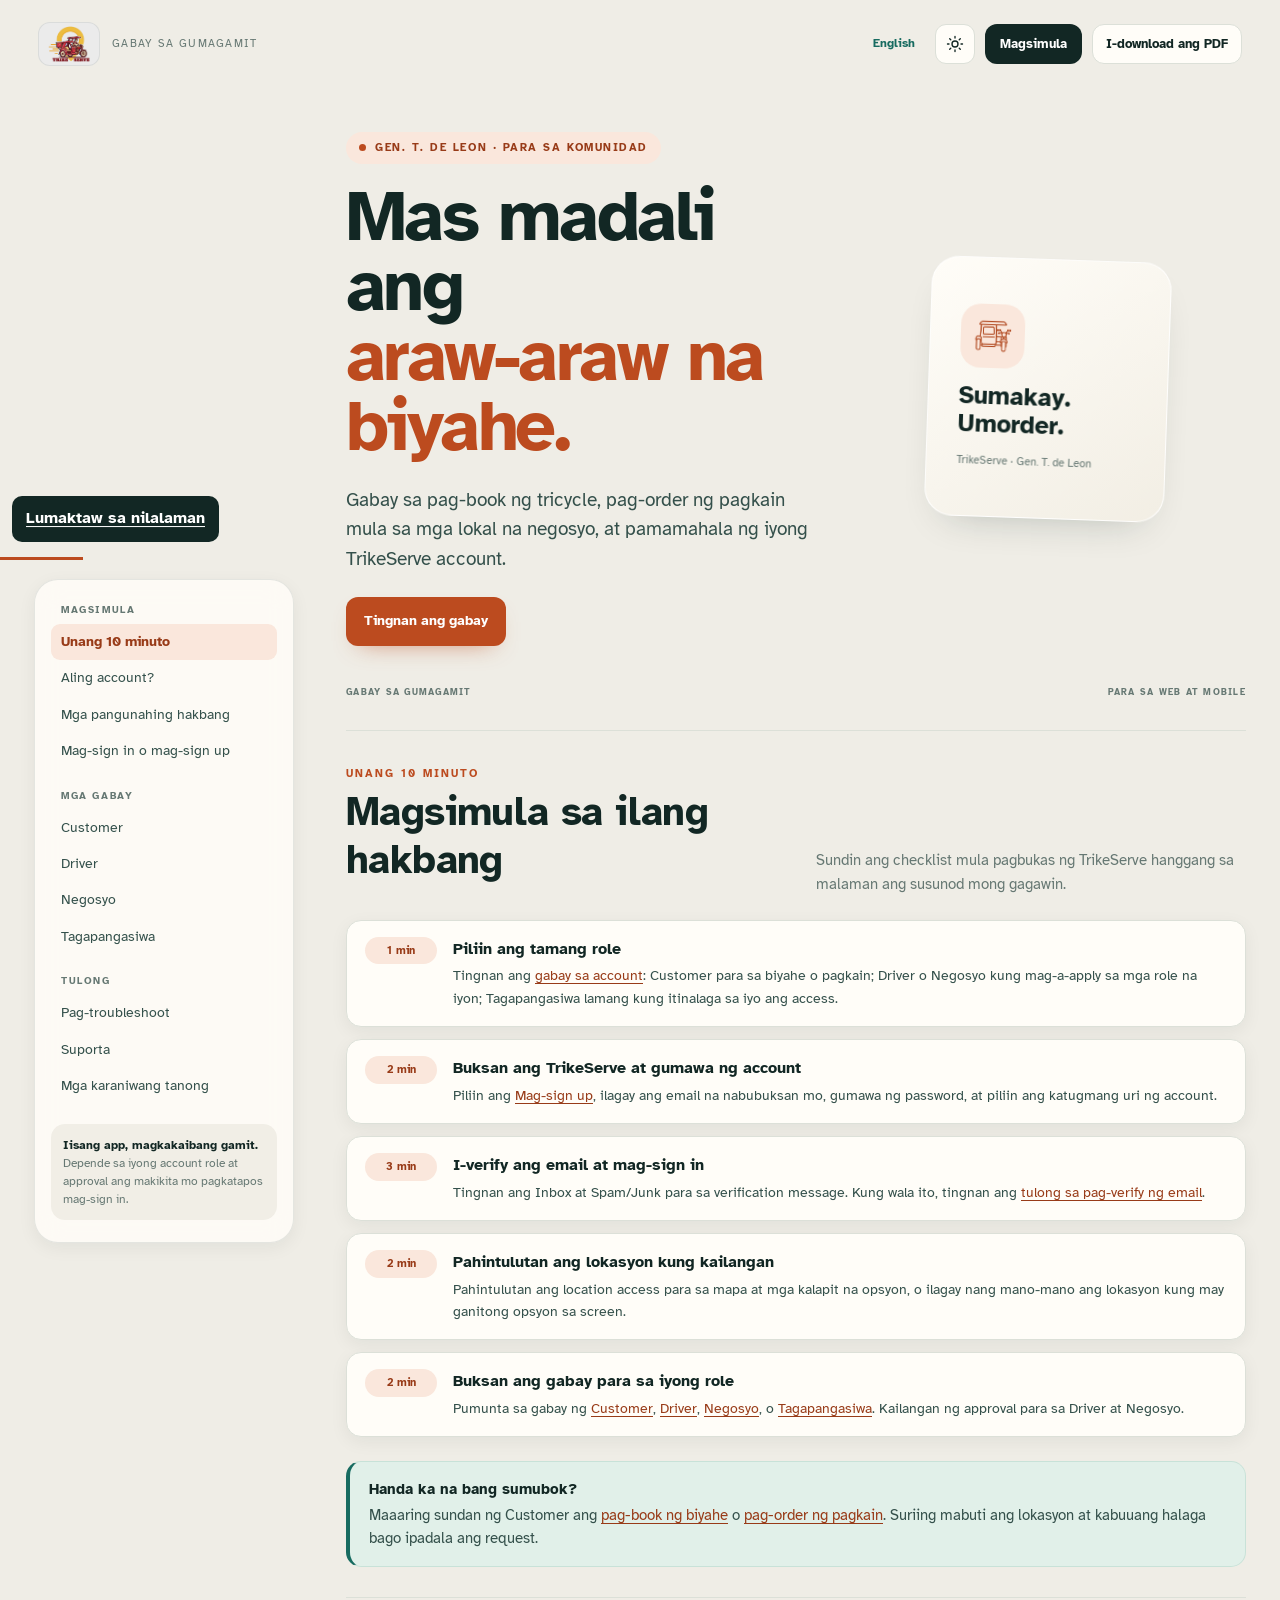
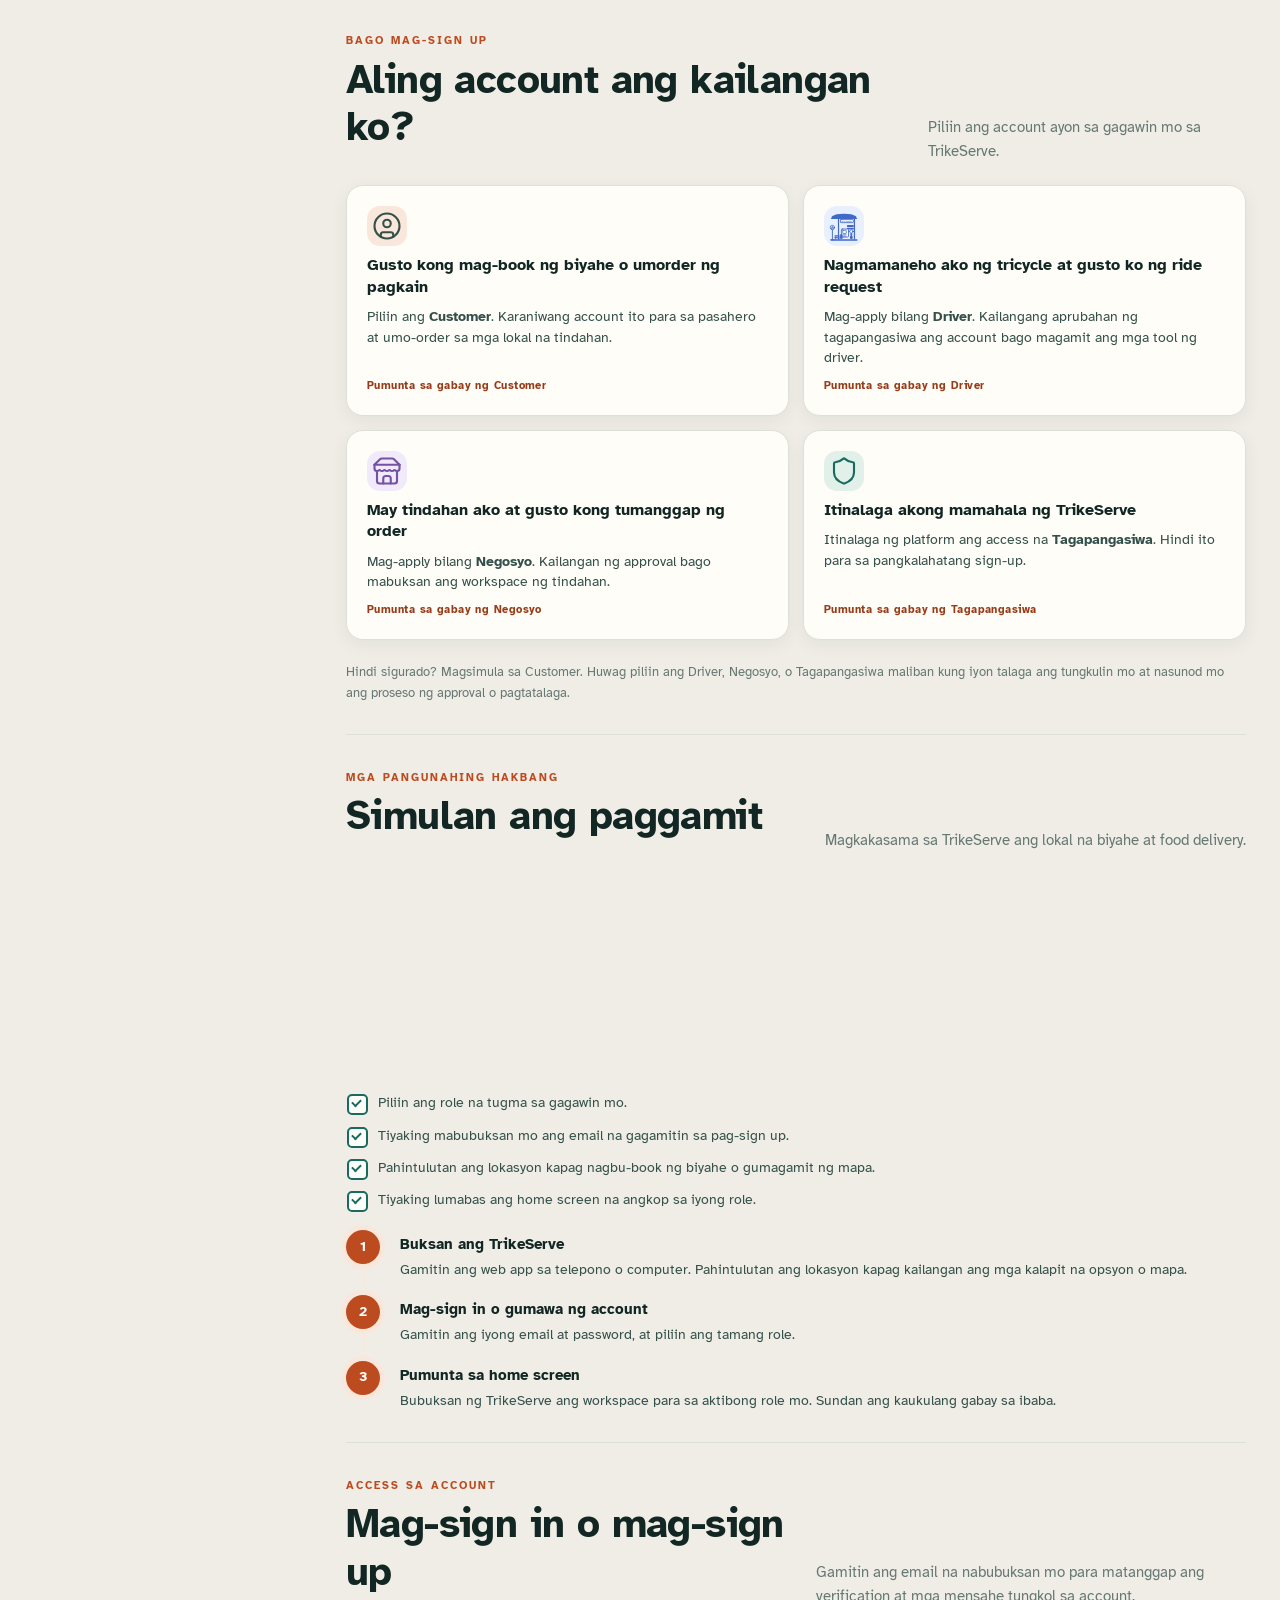
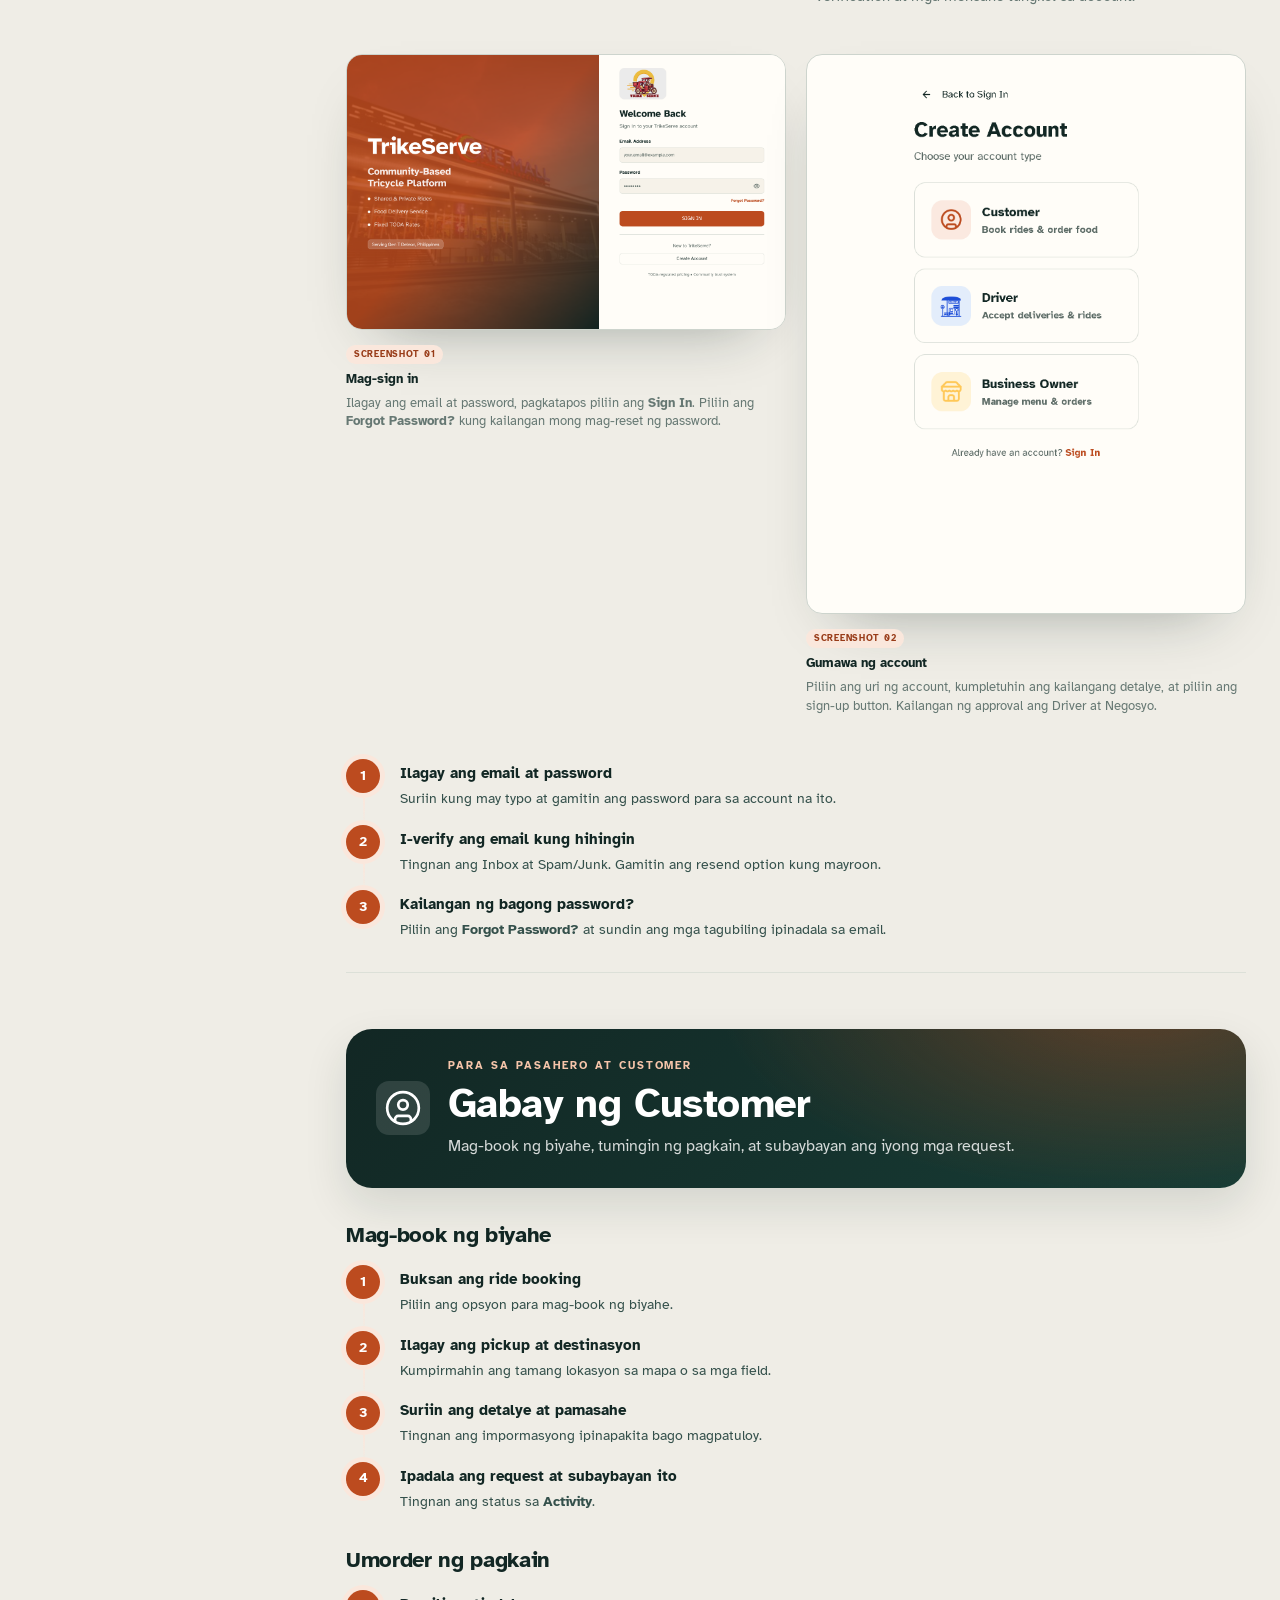
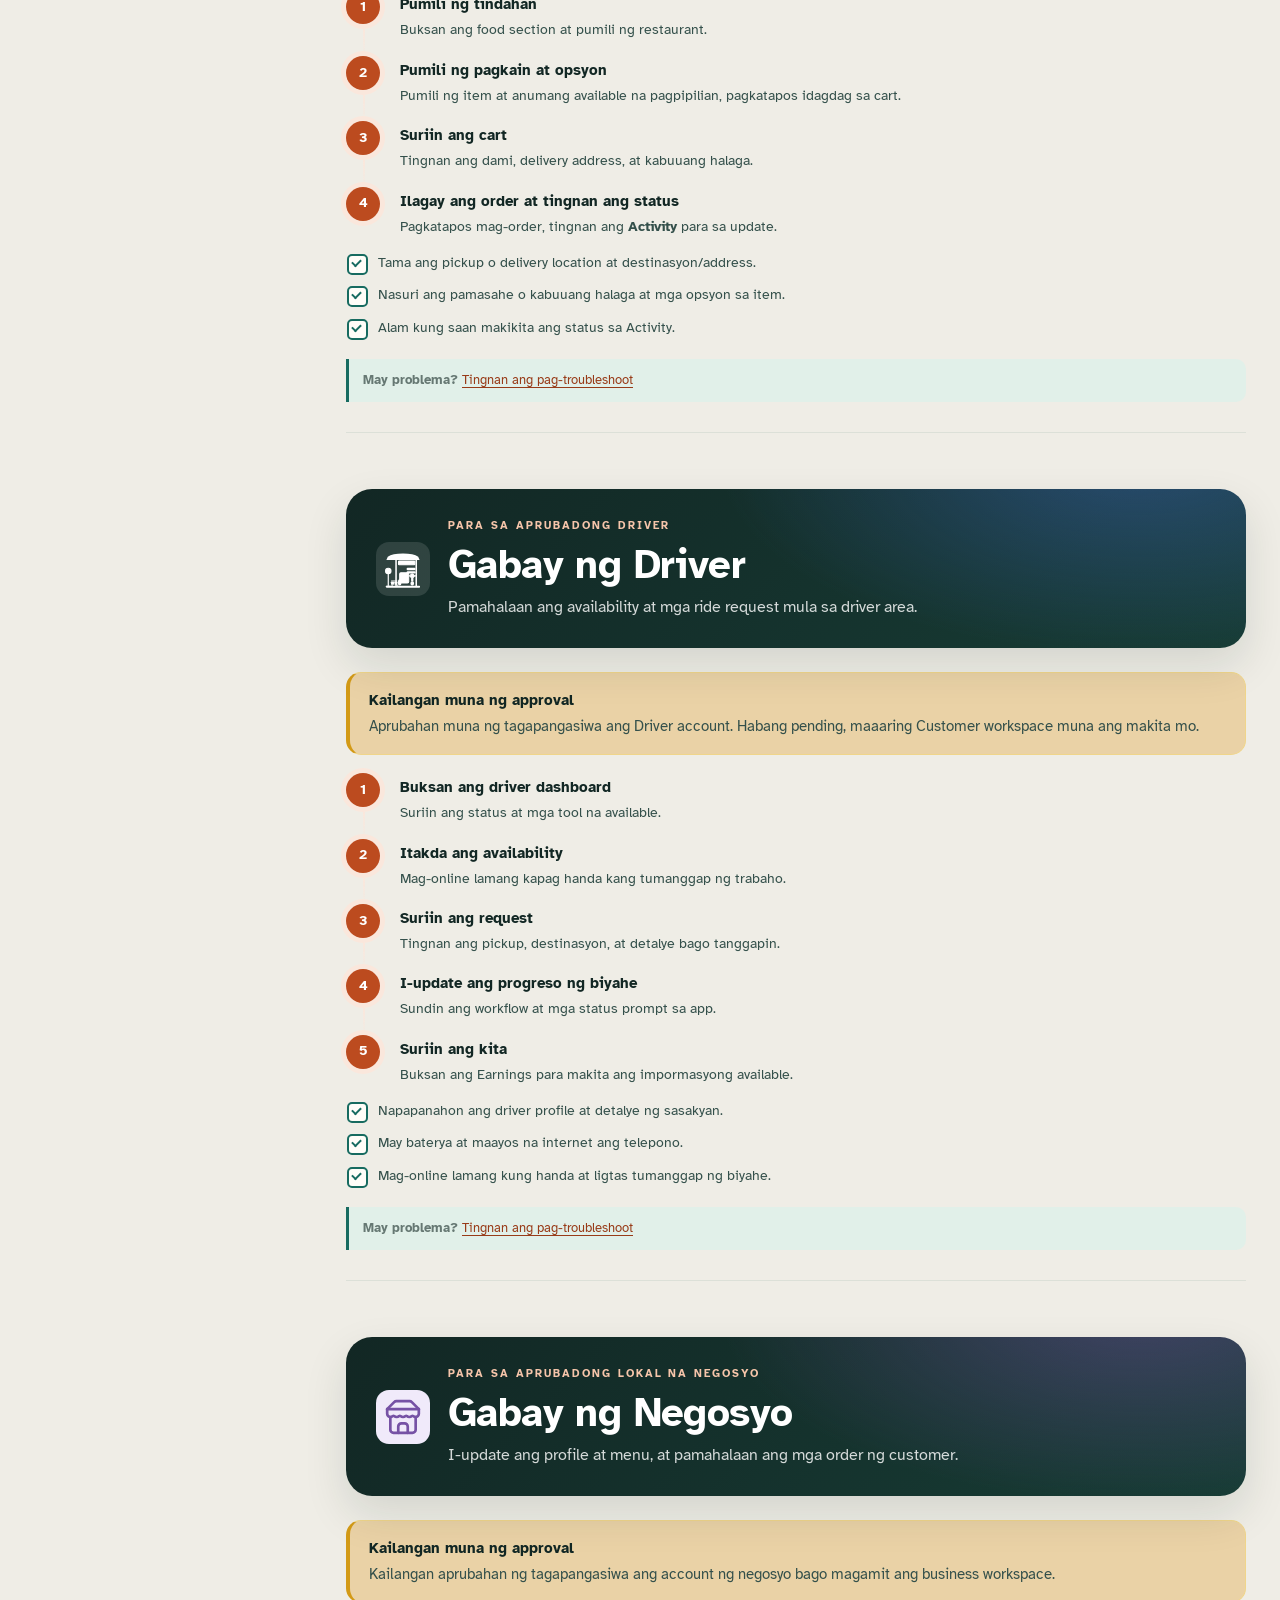
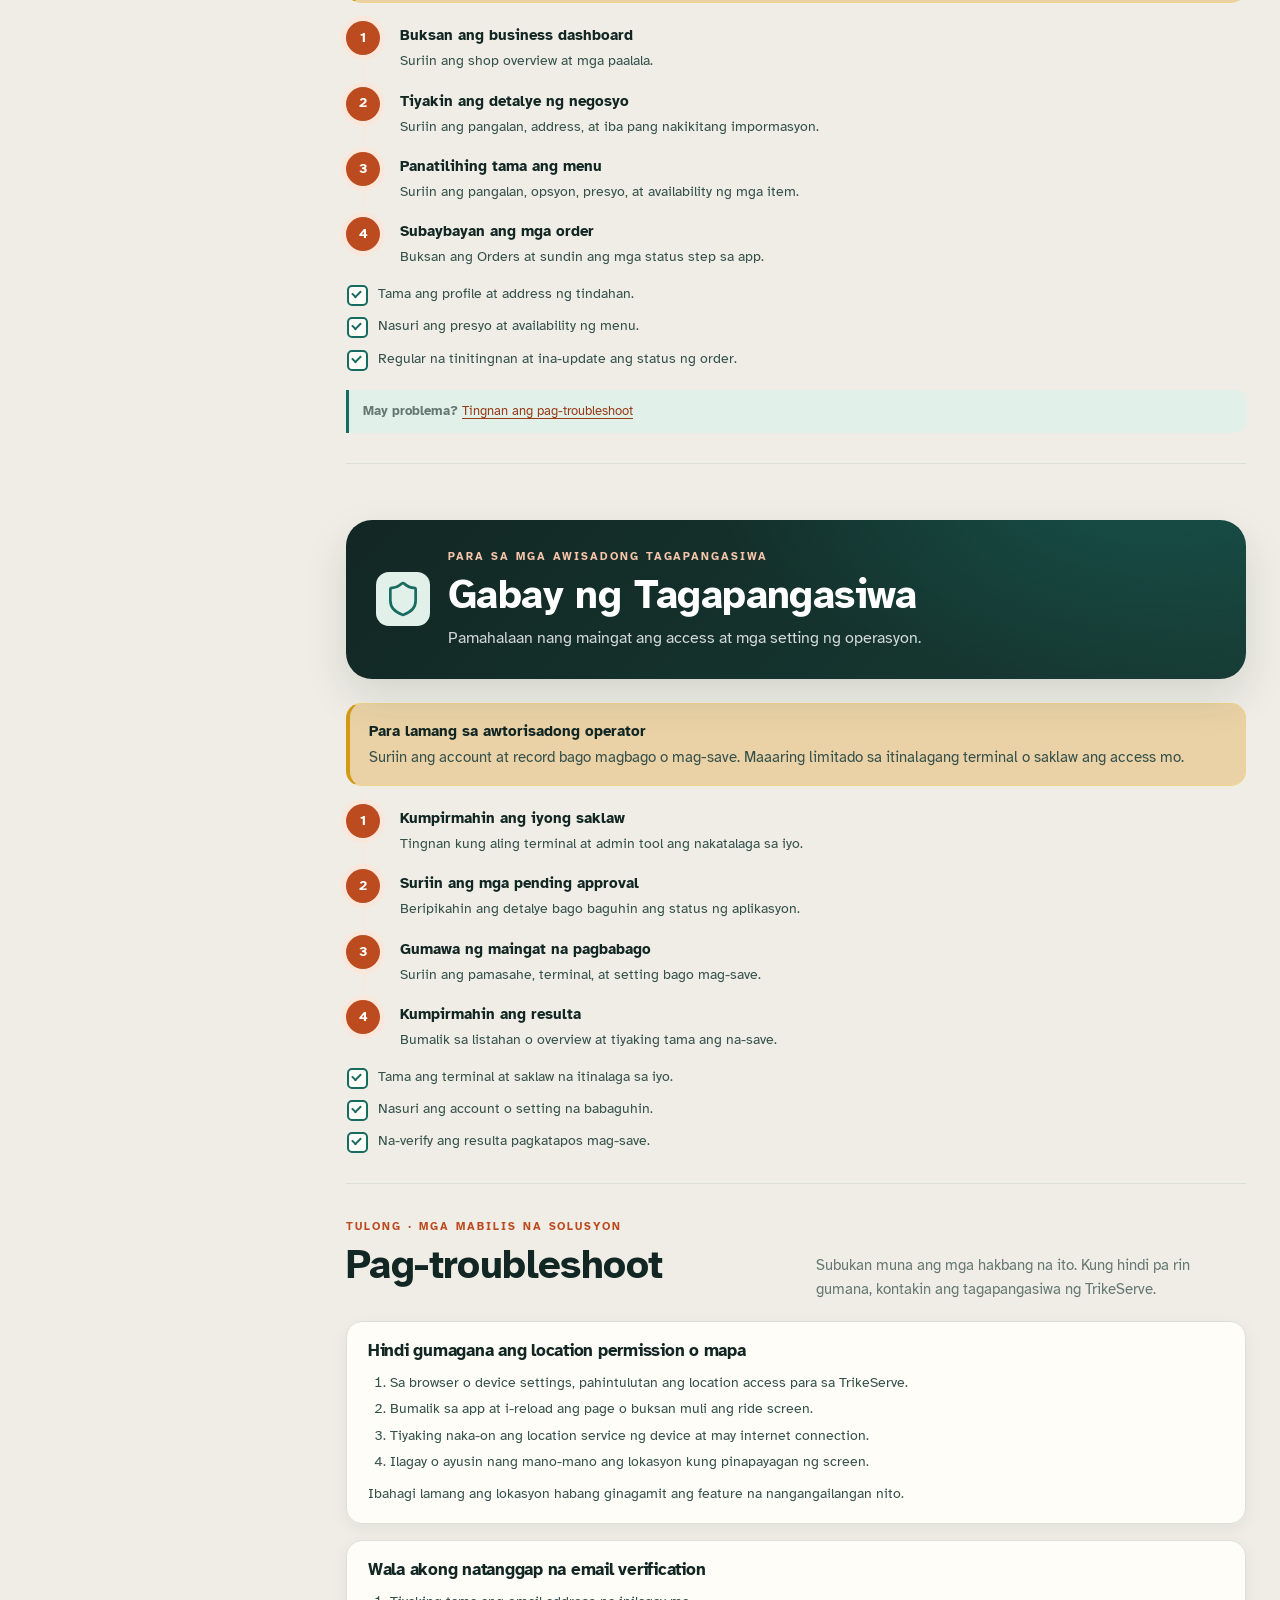
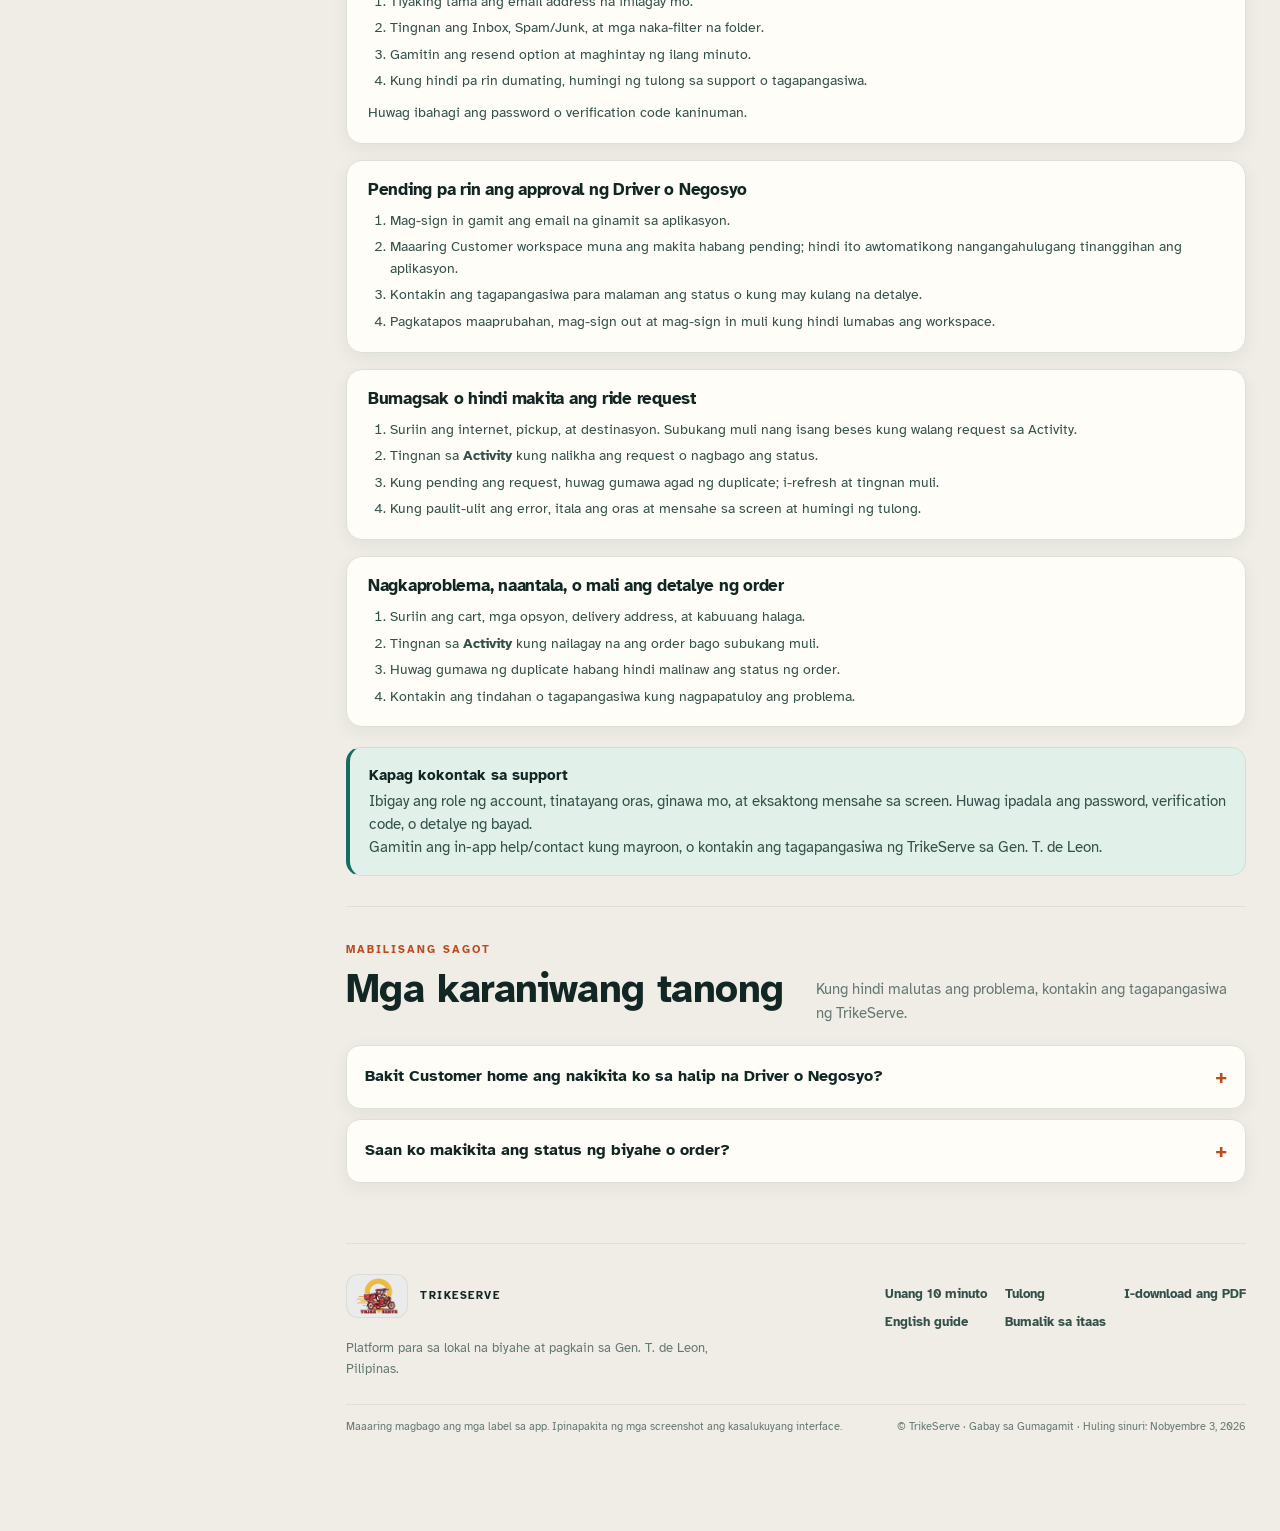
==== commit d0afb92e: "Use sun and moon icons for manual theme control. 🤖 Generated with Codebuff Co-Authored-By: Codebuff " ====
--- a/fil/index.html
+++ b/fil/index.html
@@ -13,7 +13,7 @@
   <a class="skip-link" href="#main-content">Lumaktaw sa nilalaman</a>
   <header class="topbar">
     <a class="brand" href="#top"><img src="../assets/trikeserve-logo.jpg" alt="TrikeServe"><span>GABAY SA GUMAGAMIT</span></a>
-    <div class="top-actions"><a class="language-link" href="../">English</a><button class="theme-toggle" type="button" aria-label="Lumipat sa dark mode" aria-pressed="false"><svg class="theme-sun" viewBox="0 0 24 24" aria-hidden="true"><circle cx="12" cy="12" r="4"/><path d="M12 2v2m0 16v2M4.93 4.93l1.42 1.42m11.3 11.3 1.42 1.42M2 12h2m16 0h2M4.93 19.07l1.42-1.42m11.3-11.3 1.42-1.42"/></svg><span>Madilim na mode</span></button><a class="top-action" href="#first-ten-minutes">Magsimula</a><a class="pdf-action" href="trikeserve-user-manual-fil.pdf" download>I-download ang PDF</a></div>
+    <div class="top-actions"><a class="language-link" href="../">English</a><button class="theme-toggle" type="button" aria-label="Lumipat sa dark mode" aria-pressed="false"><svg class="theme-sun" viewBox="0 0 24 24" aria-hidden="true"><circle cx="12" cy="12" r="4"/><path d="M12 2v2m0 16v2M4.93 4.93l1.42 1.42m11.3 11.3 1.42 1.42M2 12h2m16 0h2M4.93 19.07l1.42-1.42m11.3-11.3 1.42-1.42"/></svg><svg class="theme-moon" viewBox="0 0 24 24" aria-hidden="true"><path d="M20.9 13.1A8.5 8.5 0 0 1 10.9 3.1 8.5 8.5 0 1 0 20.9 13.1Z"/></svg></button><a class="top-action" href="#first-ten-minutes">Magsimula</a><a class="pdf-action" href="trikeserve-user-manual-fil.pdf" download>I-download ang PDF</a></div>
   </header>
   <nav class="mobile-nav" aria-label="Mabilisang nabigasyon">
     <a href="#first-ten-minutes">Unang 10 minuto</a><a href="#account-guide">Aling account?</a><a href="#quick-start">Mga pangunahing hakbang</a><a href="#sign-in">Mag-sign up</a><a href="#customer">Customer</a><a href="#rider">Driver</a><a href="#business">Negosyo</a><a href="#admin">Admin</a><a href="#troubleshooting">Tulong</a>
@@ -267,7 +267,6 @@
       document.documentElement.classList.toggle('dark', dark);
       themeToggle.setAttribute('aria-pressed', String(dark));
       themeToggle.setAttribute('aria-label', `Lumipat sa ${dark ? 'light' : 'dark'} mode`);
-      themeToggle.querySelector('span').textContent = dark ? 'Maliwanag na mode' : 'Madilim na mode';
     };
     applyManualTheme(document.documentElement.classList.contains('dark'));
     themeToggle.addEventListener('click', () => {
--- a/assets/manual.css
+++ b/assets/manual.css
@@ -31,7 +31,7 @@
 @media(prefers-reduced-motion:reduce){.hero-card-arrive{animation:none}.scroll-reveal,.scroll-reveal.is-revealed{opacity:1;transform:none;transition:none}.reading-progress span{transition:none}.role-card,.decision-card{transition:none}}
 @media(max-width:480px){.hero-art{min-height:280px}.hero-card{z-index:2}}
 @media(max-width:360px){.hero-art{min-height:250px}}
-.theme-toggle{display:inline-flex;align-items:center;justify-content:center;gap:7px;min-height:38px;padding:8px 11px;border:1px solid var(--line);border-radius:11px;background:var(--surface);color:var(--ink);font:inherit;font-size:12px;font-weight:700;white-space:nowrap;cursor:pointer}.theme-toggle:hover{border-color:var(--teal);color:var(--teal)}.theme-toggle:focus-visible{outline:3px solid var(--amber);outline-offset:3px}.theme-toggle svg{width:16px;height:16px;fill:none;stroke:currentColor;stroke-width:1.8;stroke-linecap:round;stroke-linejoin:round}@media(max-width:480px){.theme-toggle{gap:4px;padding:7px 6px;font-size:9px}.theme-toggle svg{width:14px;height:14px}}
+.theme-toggle{display:inline-flex;align-items:center;justify-content:center;gap:4px;width:40px;height:40px;padding:8px;border:1px solid var(--line);border-radius:11px;background:var(--surface);color:var(--ink);cursor:pointer}.theme-toggle:hover{border-color:var(--teal);color:var(--teal)}.theme-toggle:focus-visible{outline:3px solid var(--amber);outline-offset:3px}.theme-toggle svg{width:18px;height:18px;fill:none;stroke:currentColor;stroke-width:1.8;stroke-linecap:round;stroke-linejoin:round}.theme-toggle .theme-moon{display:none}html.dark .theme-toggle .theme-sun{display:none}html.dark .theme-toggle .theme-moon{display:block}
 :root.dark{--canvas:#0d1513;--surface:#14201d;--card:#1b2926;--ink:#f3efe6;--ink-soft:#c9cfc7;--muted:#22322e;--muted-foreground:#c9cfc7;--line:#33453f;--coral:#e8804f;--coral-dark:#f2a77f;--coral-soft:#4a2314;--teal:#5fc4ae;--teal-soft:#16332d;--rider:#4dbfa0;--rider-soft:#12332b;--violet:#a78bfa;--violet-soft:#261d45;--amber-soft:#4a3a12;--success:#34b184;--shadow-sm:0 5px 18px rgba(0,0,0,.2);--shadow-md:0 18px 44px rgba(0,0,0,.35);color-scheme:dark}html.dark,html.dark body{background:var(--canvas);color:var(--ink)}html.dark .mobile-nav{background:rgba(13,21,19,.94);border-color:#33453f}html.dark .top-action{background:#e8804f;color:#0e1917}html.dark .button{background:#e8804f;color:#0e1917}html.dark .hero-card{border-color:#33453f;background:linear-gradient(145deg,#1b2926,#14201d)}html.dark .callout.warning{border-color:#6a5121;border-left-color:#ffc857;color:var(--ink)}html.dark .callout.warning p{color:var(--ink-soft)}html.dark .role-banner{background:radial-gradient(600px 280px at 88% -20%,rgba(232,128,79,.2),transparent 70%),linear-gradient(135deg,#0e1917,#16332d)}html.dark .rider-banner{background:radial-gradient(600px 280px at 88% -20%,rgba(77,191,160,.2),transparent 70%),linear-gradient(135deg,#0e1917,#16332d)}html.dark .business-banner{background:radial-gradient(600px 280px at 88% -20%,rgba(167,139,250,.2),transparent 70%),linear-gradient(135deg,#0e1917,#16332d)}html.dark .admin-banner{background:radial-gradient(600px 280px at 88% -20%,rgba(95,196,174,.2),transparent 70%),linear-gradient(135deg,#0e1917,#16332d)}html.dark .role-banner .eyebrow{color:#f2a77f}html.dark .role-banner p{color:rgba(243,239,230,.82)}html.dark .brand img{background:#22322e;border-color:#33453f}html.dark .pdf-action,html.dark .theme-toggle,html.dark .backtop{background:#1b2926;color:var(--ink);border-color:#33453f}html.dark .browser-frame{background:#1b2926;border-color:#33453f}html.dark .phone-frame{background:#0e1917}html.dark .callout.note{border-color:#245448}html.dark .related-links{border-left-color:#5fc4ae}html.dark .task-checklist li:before{border-color:#5fc4ae}html.dark .reading-progress span{background:#e8804f}
 @media print{.theme-toggle{display:none!important}.hero-art{min-height:0}.hero-card{z-index:2}.reading-progress{display:none!important}.scroll-reveal{opacity:1!important;transform:none!important}
   @page{size:A4 portrait;margin:17mm 16mm 19mm}
